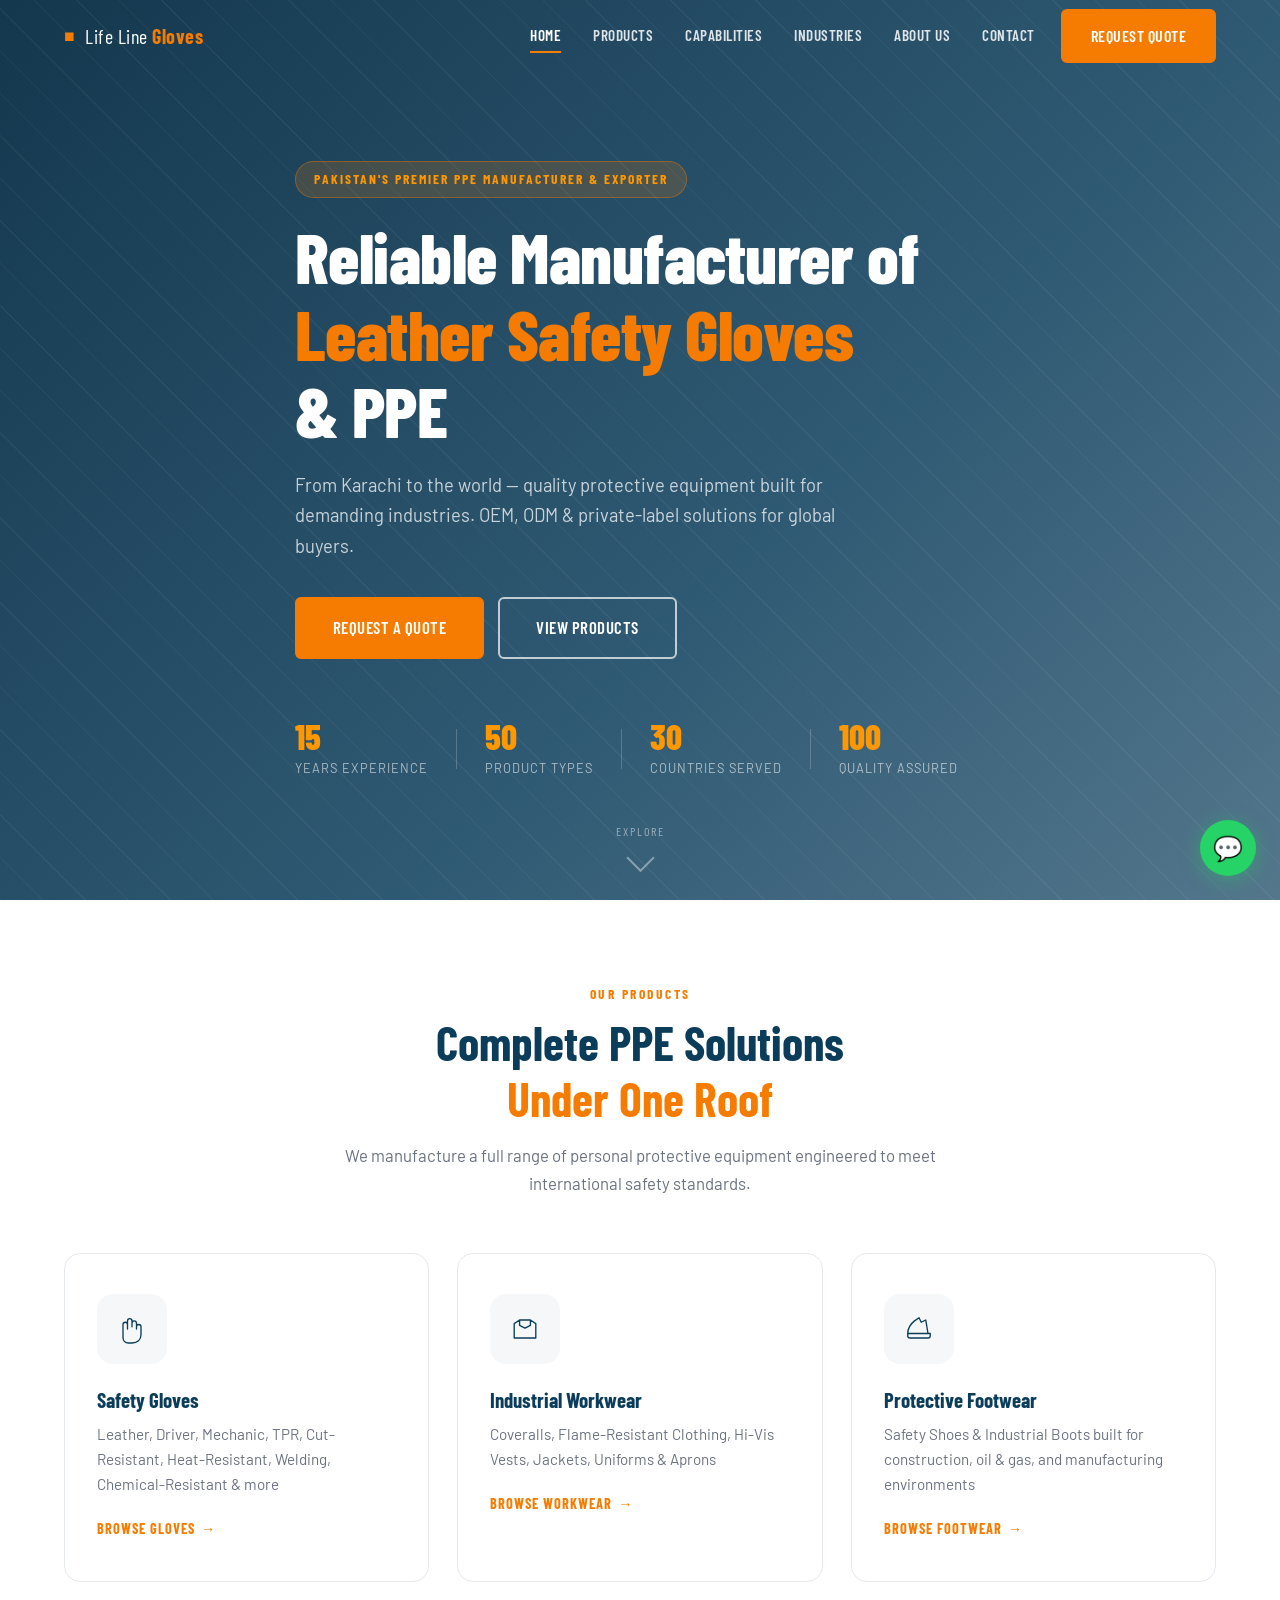
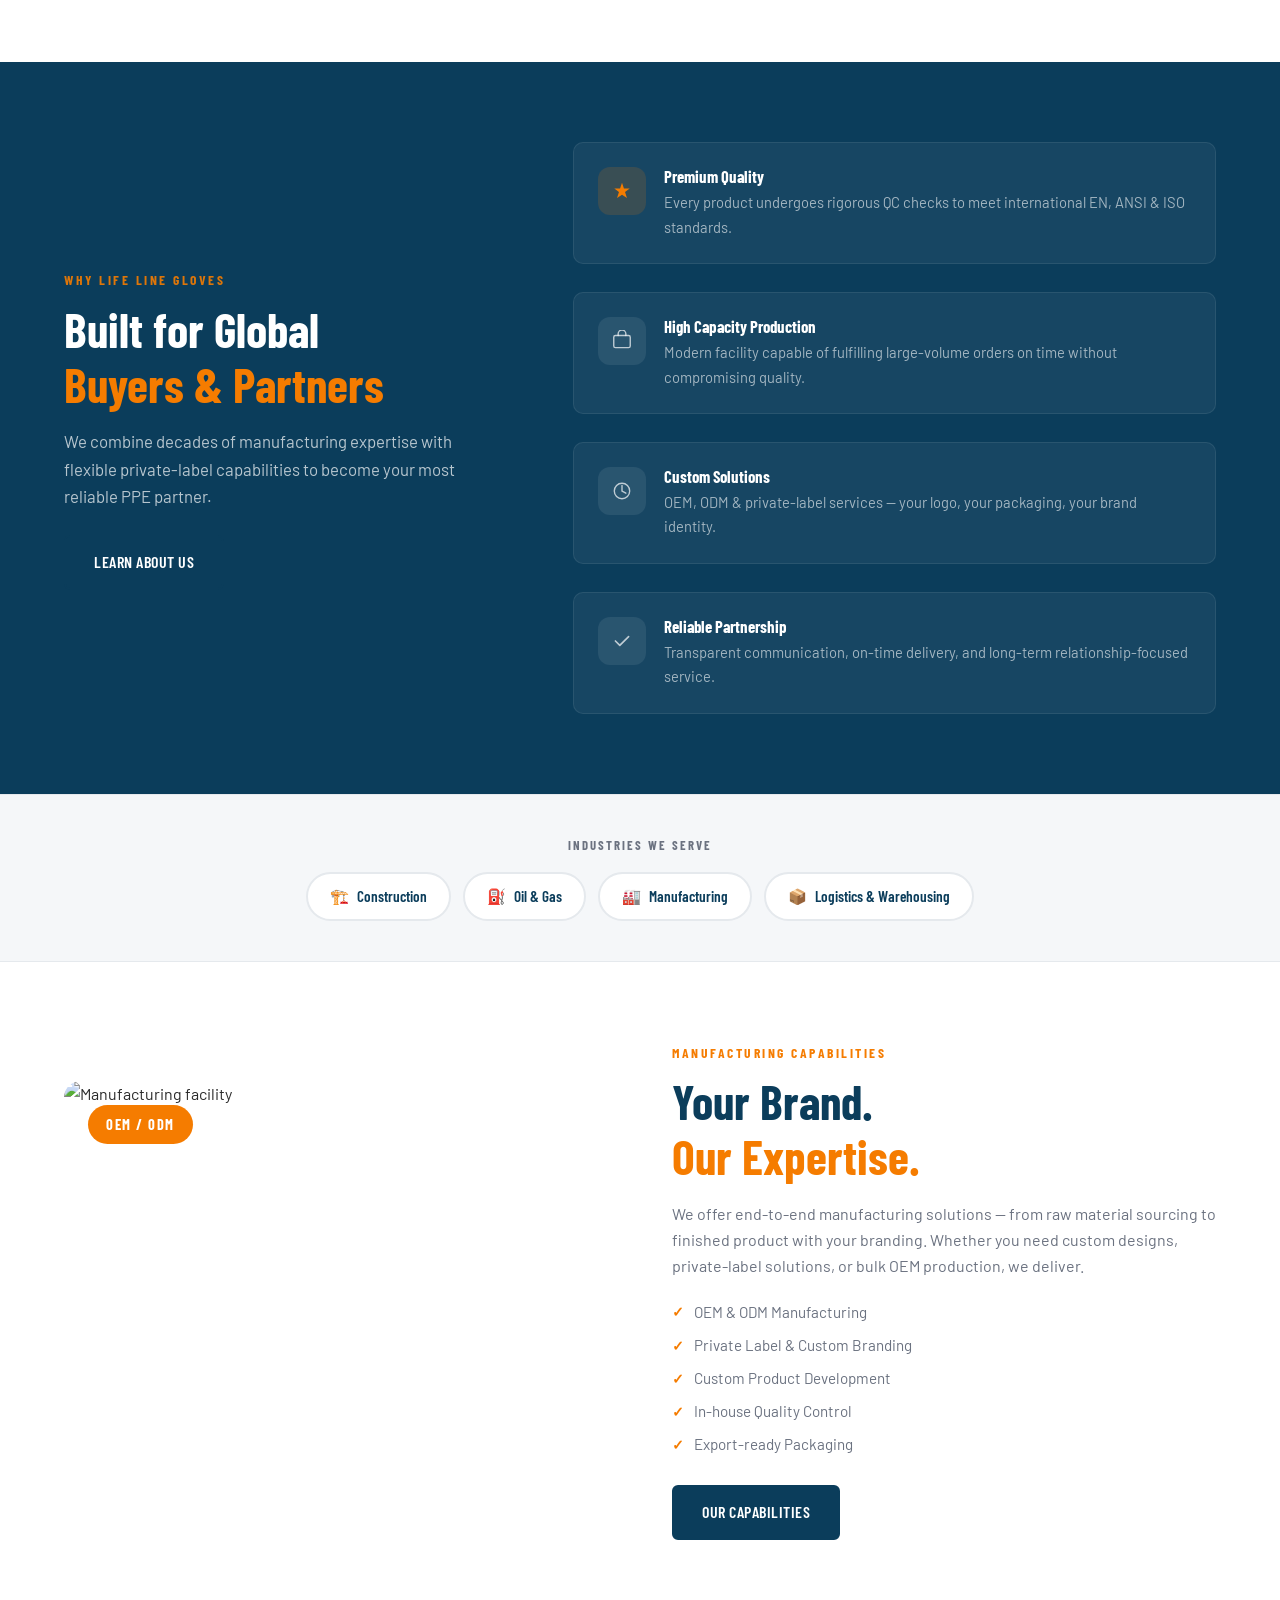
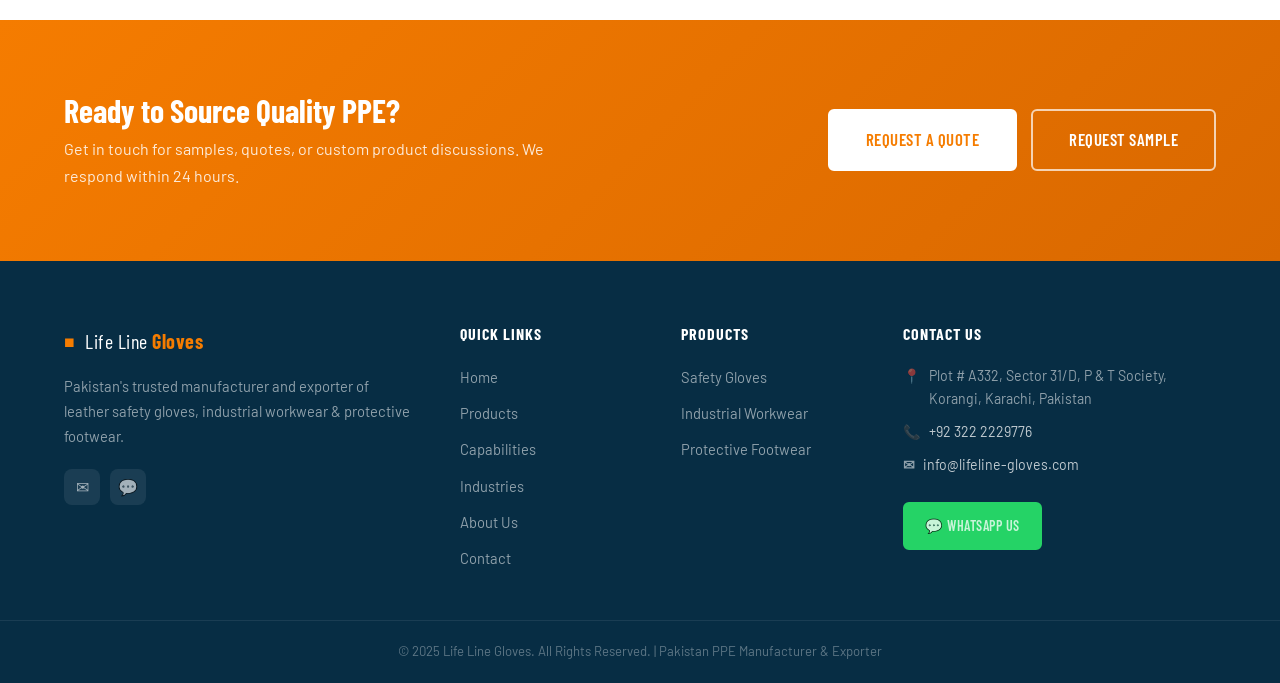
==== index.html @ 6f84525d "commit" ====
<!DOCTYPE html>
<html lang="en">
<head>
  <meta charset="UTF-8" />
  <meta name="viewport" content="width=device-width, initial-scale=1.0" />
  <title>Life Line Gloves – Leather Safety Gloves & PPE Manufacturer & Exporter</title>
  <meta name="description" content="Life Line Gloves is a Pakistan-based manufacturer and exporter of leather safety gloves, industrial workwear, and protective footwear. OEM, ODM & private label solutions for global buyers." />
  <meta name="keywords" content="leather safety gloves, PPE manufacturer Pakistan, industrial gloves exporter, workwear manufacturer, safety footwear, OEM gloves" />
  <link rel="canonical" href="https://www.lifeline-gloves.com/" />
  <link rel="stylesheet" href="css/style.css" />
  <link rel="preconnect" href="https://fonts.googleapis.com" />
  <link rel="preconnect" href="https://fonts.gstatic.com" crossorigin />
  <link href="https://fonts.googleapis.com/css2?family=Barlow+Condensed:wght@400;600;700;800&family=Barlow:wght@300;400;500;600&display=swap" rel="stylesheet" />
</head>
<body>

  <!-- NAV -->
  <header class="site-header" id="site-header">
    <div class="container nav-container">
      <a href="index.html" class="logo">
        <span class="logo-icon">&#9632;</span>
        <span class="logo-text">Life Line <strong>Gloves</strong></span>
      </a>
      <nav class="main-nav" id="main-nav">
        <a href="index.html" class="nav-link active">Home</a>
        <a href="products.html" class="nav-link">Products</a>
        <a href="capabilities.html" class="nav-link">Capabilities</a>
        <a href="industries.html" class="nav-link">Industries</a>
        <a href="about.html" class="nav-link">About Us</a>
        <a href="contact.html" class="nav-link">Contact</a>
        <a href="contact.html" class="btn btn-accent nav-cta">Request Quote</a>
      </nav>
      <button class="hamburger" id="hamburger" aria-label="Toggle menu">
        <span></span><span></span><span></span>
      </button>
    </div>
  </header>

  <!-- HERO -->
  <section class="hero">
    <div class="hero-bg">
      <div class="hero-overlay"></div>
      <div class="hero-pattern"></div>
    </div>
    <div class="container hero-content">
      <div class="hero-badge reveal">Pakistan's Premier PPE Manufacturer & Exporter</div>
      <h1 class="hero-title reveal delay-1">
        Reliable Manufacturer of<br/>
        <span class="accent-text">Leather Safety Gloves</span><br/>
        &amp; PPE
      </h1>
      <p class="hero-subtitle reveal delay-2">From Karachi to the world — quality protective equipment built for demanding industries. OEM, ODM &amp; private-label solutions for global buyers.</p>
      <div class="hero-actions reveal delay-3">
        <a href="contact.html" class="btn btn-accent btn-lg">Request a Quote</a>
        <a href="products.html" class="btn btn-outline-white btn-lg">View Products</a>
      </div>
      <div class="hero-stats reveal delay-4">
        <div class="stat">
          <span class="stat-num">15+</span>
          <span class="stat-label">Years Experience</span>
        </div>
        <div class="stat-divider"></div>
        <div class="stat">
          <span class="stat-num">50+</span>
          <span class="stat-label">Product Types</span>
        </div>
        <div class="stat-divider"></div>
        <div class="stat">
          <span class="stat-num">30+</span>
          <span class="stat-label">Countries Served</span>
        </div>
        <div class="stat-divider"></div>
        <div class="stat">
          <span class="stat-num">100%</span>
          <span class="stat-label">Quality Assured</span>
        </div>
      </div>
    </div>
    <a href="#products-overview" class="hero-scroll-hint">
      <span>Explore</span>
      <div class="scroll-arrow"></div>
    </a>
  </section>

  <!-- PRODUCT OVERVIEW -->
  <section class="section products-overview" id="products-overview">
    <div class="container">
      <div class="section-header reveal">
        <p class="section-tag">Our Products</p>
        <h2 class="section-title">Complete PPE Solutions<br/><span class="accent-text">Under One Roof</span></h2>
        <p class="section-desc">We manufacture a full range of personal protective equipment engineered to meet international safety standards.</p>
      </div>
      <div class="product-cards-grid">
        <a href="products.html#gloves" class="product-card reveal delay-1">
          <div class="product-card-icon">
            <svg viewBox="0 0 80 80" fill="none" xmlns="http://www.w3.org/2000/svg"><path d="M20 55V30a5 5 0 0110 0v10m0-10V22a5 5 0 0110 0v13m0-8a5 5 0 0110 0v13m0-5a5 5 0 0110 0v18c0 11-8 18-20 18H32c-7 0-12-5-12-12v-8" stroke="currentColor" stroke-width="3" stroke-linecap="round"/></svg>
          </div>
          <h3>Safety Gloves</h3>
          <p>Leather, Driver, Mechanic, TPR, Cut-Resistant, Heat-Resistant, Welding, Chemical-Resistant & more</p>
          <span class="card-link">Browse Gloves <span class="arrow">→</span></span>
        </a>
        <a href="products.html#workwear" class="product-card reveal delay-2">
          <div class="product-card-icon">
            <svg viewBox="0 0 80 80" fill="none" xmlns="http://www.w3.org/2000/svg"><path d="M28 20l-12 8v32h48V28l-12-8M28 20h24M28 20v12l12 6 12-6V20" stroke="currentColor" stroke-width="3" stroke-linecap="round" stroke-linejoin="round"/></svg>
          </div>
          <h3>Industrial Workwear</h3>
          <p>Coveralls, Flame-Resistant Clothing, Hi-Vis Vests, Jackets, Uniforms &amp; Aprons</p>
          <span class="card-link">Browse Workwear <span class="arrow">→</span></span>
        </a>
        <a href="products.html#footwear" class="product-card reveal delay-3">
          <div class="product-card-icon">
            <svg viewBox="0 0 80 80" fill="none" xmlns="http://www.w3.org/2000/svg"><path d="M15 50h50v5a5 5 0 01-5 5H20a5 5 0 01-5-5v-5zM15 50c0-10 5-20 15-28l10-7 5 10 10-5 5 30H15z" stroke="currentColor" stroke-width="3" stroke-linecap="round" stroke-linejoin="round"/></svg>
          </div>
          <h3>Protective Footwear</h3>
          <p>Safety Shoes &amp; Industrial Boots built for construction, oil &amp; gas, and manufacturing environments</p>
          <span class="card-link">Browse Footwear <span class="arrow">→</span></span>
        </a>
      </div>
    </div>
  </section>

  <!-- WHY CHOOSE US -->
  <section class="section why-us">
    <div class="container">
      <div class="why-us-inner">
        <div class="why-us-text reveal">
          <p class="section-tag">Why Life Line Gloves</p>
          <h2 class="section-title">Built for Global<br/><span class="accent-text">Buyers & Partners</span></h2>
          <p class="section-desc">We combine decades of manufacturing expertise with flexible private-label capabilities to become your most reliable PPE partner.</p>
          <a href="about.html" class="btn btn-primary mt-4">Learn About Us</a>
        </div>
        <div class="why-us-features">
          <div class="feature-item reveal delay-1">
            <div class="feature-icon accent">
              <svg viewBox="0 0 40 40" fill="none"><path d="M20 5l3.5 10.5H34l-8.5 6.5 3.5 10.5L20 27l-9 5.5 3.5-10.5L6 15.5h10.5L20 5z" fill="currentColor"/></svg>
            </div>
            <div>
              <h4>Premium Quality</h4>
              <p>Every product undergoes rigorous QC checks to meet international EN, ANSI &amp; ISO standards.</p>
            </div>
          </div>
          <div class="feature-item reveal delay-2">
            <div class="feature-icon">
              <svg viewBox="0 0 40 40" fill="none"><rect x="5" y="10" width="30" height="22" rx="3" stroke="currentColor" stroke-width="2.5"/><path d="M13 10V7a7 7 0 0114 0v3" stroke="currentColor" stroke-width="2.5" stroke-linecap="round"/></svg>
            </div>
            <div>
              <h4>High Capacity Production</h4>
              <p>Modern facility capable of fulfilling large-volume orders on time without compromising quality.</p>
            </div>
          </div>
          <div class="feature-item reveal delay-3">
            <div class="feature-icon">
              <svg viewBox="0 0 40 40" fill="none"><circle cx="20" cy="20" r="14" stroke="currentColor" stroke-width="2.5"/><path d="M20 10v10l7 4" stroke="currentColor" stroke-width="2.5" stroke-linecap="round"/></svg>
            </div>
            <div>
              <h4>Custom Solutions</h4>
              <p>OEM, ODM &amp; private-label services — your logo, your packaging, your brand identity.</p>
            </div>
          </div>
          <div class="feature-item reveal delay-4">
            <div class="feature-icon">
              <svg viewBox="0 0 40 40" fill="none"><path d="M8 20l8 8 16-16" stroke="currentColor" stroke-width="3" stroke-linecap="round" stroke-linejoin="round"/></svg>
            </div>
            <div>
              <h4>Reliable Partnership</h4>
              <p>Transparent communication, on-time delivery, and long-term relationship-focused service.</p>
            </div>
          </div>
        </div>
      </div>
    </div>
  </section>

  <!-- INDUSTRIES STRIP -->
  <section class="industries-strip">
    <div class="container">
      <p class="strip-label reveal">Industries We Serve</p>
      <div class="industries-row">
        <a href="industries.html#construction" class="industry-pill reveal delay-1">
          <span class="pill-icon">🏗️</span> Construction
        </a>
        <a href="industries.html#oil-gas" class="industry-pill reveal delay-2">
          <span class="pill-icon">⛽</span> Oil &amp; Gas
        </a>
        <a href="industries.html#manufacturing" class="industry-pill reveal delay-3">
          <span class="pill-icon">🏭</span> Manufacturing
        </a>
        <a href="industries.html#logistics" class="industry-pill reveal delay-4">
          <span class="pill-icon">📦</span> Logistics &amp; Warehousing
        </a>
      </div>
    </div>
  </section>

  <!-- CAPABILITIES TEASER -->
  <section class="section capabilities-teaser">
    <div class="container">
      <div class="cap-grid">
        <div class="cap-visual reveal">
          <div class="cap-image-block">
            <div class="cap-badge">OEM / ODM</div>
            <img src="https://images.unsplash.com/photo-1581091226825-a6a2a5aee158?w=600&q=80" alt="Manufacturing facility" loading="lazy" />
          </div>
        </div>
        <div class="cap-content reveal delay-2">
          <p class="section-tag">Manufacturing Capabilities</p>
          <h2 class="section-title">Your Brand.<br/><span class="accent-text">Our Expertise.</span></h2>
          <p>We offer end-to-end manufacturing solutions — from raw material sourcing to finished product with your branding. Whether you need custom designs, private-label solutions, or bulk OEM production, we deliver.</p>
          <ul class="cap-list">
            <li>OEM &amp; ODM Manufacturing</li>
            <li>Private Label &amp; Custom Branding</li>
            <li>Custom Product Development</li>
            <li>In-house Quality Control</li>
            <li>Export-ready Packaging</li>
          </ul>
          <a href="capabilities.html" class="btn btn-primary">Our Capabilities</a>
        </div>
      </div>
    </div>
  </section>

  <!-- CTA BANNER -->
  <section class="cta-banner">
    <div class="container cta-inner">
      <div class="reveal">
        <h2>Ready to Source Quality PPE?</h2>
        <p>Get in touch for samples, quotes, or custom product discussions. We respond within 24 hours.</p>
      </div>
      <div class="cta-actions reveal delay-2">
        <a href="contact.html" class="btn btn-accent btn-lg">Request a Quote</a>
        <a href="contact.html#sample" class="btn btn-outline-white btn-lg">Request Sample</a>
      </div>
    </div>
  </section>

  <!-- FOOTER -->
  <footer class="site-footer">
    <div class="container footer-grid">
      <div class="footer-brand">
        <a href="index.html" class="logo logo-light">
          <span class="logo-icon">&#9632;</span>
          <span class="logo-text">Life Line <strong>Gloves</strong></span>
        </a>
        <p>Pakistan's trusted manufacturer and exporter of leather safety gloves, industrial workwear &amp; protective footwear.</p>
        <div class="social-links">
          <a href="mailto:info@lifeline-gloves.com" class="social-link" aria-label="Email">✉</a>
          <a href="https://wa.me/923222229776" class="social-link" aria-label="WhatsApp" target="_blank">💬</a>
        </div>
      </div>
      <div class="footer-links">
        <h5>Quick Links</h5>
        <ul>
          <li><a href="index.html">Home</a></li>
          <li><a href="products.html">Products</a></li>
          <li><a href="capabilities.html">Capabilities</a></li>
          <li><a href="industries.html">Industries</a></li>
          <li><a href="about.html">About Us</a></li>
          <li><a href="contact.html">Contact</a></li>
        </ul>
      </div>
      <div class="footer-links">
        <h5>Products</h5>
        <ul>
          <li><a href="products.html#gloves">Safety Gloves</a></li>
          <li><a href="products.html#workwear">Industrial Workwear</a></li>
          <li><a href="products.html#footwear">Protective Footwear</a></li>
        </ul>
      </div>
      <div class="footer-contact">
        <h5>Contact Us</h5>
        <p><strong>📍</strong> Plot # A332, Sector 31/D, P &amp; T Society, Korangi, Karachi, Pakistan</p>
        <p><strong>📞</strong> <a href="tel:+923222229776">+92 322 2229776</a></p>
        <p><strong>✉</strong> <a href="mailto:info@lifeline-gloves.com">info@lifeline-gloves.com</a></p>
        <a href="https://wa.me/923222229776" class="btn btn-whatsapp" target="_blank">💬 WhatsApp Us</a>
      </div>
    </div>
    <div class="footer-bottom">
      <div class="container">
        <p>&copy; 2025 Life Line Gloves. All Rights Reserved. | Pakistan PPE Manufacturer &amp; Exporter</p>
      </div>
    </div>
  </footer>

  <script src="js/main.js"></script>
</body>
</html>
---- css/style.css ----
/* ============================================================
   LIFE LINE GLOVES — MAIN STYLESHEET
   ============================================================ */

/* --- VARIABLES --- */
:root {
  --primary: #0B3D5B;
  --primary-dark: #072d44;
  --primary-light: #1a5a80;
  --secondary: #4A4A4A;
  --accent: #F57C00;
  --accent-dark: #d96800;
  --accent-light: #ff9800;
  --white: #FFFFFF;
  --bg: #FFFFFF;
  --bg-light: #F5F7F9;
  --text: #2a2a2a;
  --text-muted: #6b7280;
  --border: #e5e9ed;
  --shadow: 0 4px 24px rgba(11, 61, 91, 0.10);
  --shadow-lg: 0 12px 48px rgba(11, 61, 91, 0.16);
  --radius: 10px;
  --radius-lg: 16px;
  --transition: 0.3s cubic-bezier(0.4, 0, 0.2, 1);
  --nav-h: 72px;
  --font-head: 'Barlow Condensed', sans-serif;
  --font-body: 'Barlow', sans-serif;
}

/* --- RESET & BASE --- */
*, *::before, *::after { box-sizing: border-box; margin: 0; padding: 0; }
html { scroll-behavior: smooth; }
body {
  font-family: var(--font-body);
  color: var(--text);
  background: var(--bg);
  line-height: 1.65;
  overflow-x: hidden;
}
img { max-width: 100%; height: auto; display: block; }
a { text-decoration: none; color: inherit; }
ul { list-style: none; }

/* --- TYPOGRAPHY --- */
h1, h2, h3, h4, h5, h6 {
  font-family: var(--font-head);
  line-height: 1.15;
  font-weight: 700;
}
h1 { font-size: clamp(2.4rem, 5vw, 4rem); letter-spacing: -0.5px; }
h2 { font-size: clamp(2rem, 4vw, 3rem); }
h3 { font-size: 1.4rem; }
h4 { font-size: 1.15rem; }
p { color: var(--text-muted); }

/* --- CONTAINER --- */
.container {
  max-width: 1200px;
  margin: 0 auto;
  padding: 0 24px;
}

/* --- BUTTONS --- */
.btn {
  display: inline-flex;
  align-items: center;
  gap: 8px;
  padding: 12px 28px;
  border-radius: 6px;
  font-family: var(--font-head);
  font-size: 1rem;
  font-weight: 600;
  letter-spacing: 0.5px;
  text-transform: uppercase;
  cursor: pointer;
  border: 2px solid transparent;
  transition: all var(--transition);
  white-space: nowrap;
}
.btn-lg { padding: 15px 36px; font-size: 1.05rem; }
.btn-sm { padding: 9px 20px; font-size: 0.88rem; }
.btn-full { width: 100%; justify-content: center; }

.btn-primary { background: var(--primary); color: var(--white); border-color: var(--primary); }
.btn-primary:hover { background: var(--primary-dark); border-color: var(--primary-dark); transform: translateY(-2px); box-shadow: 0 8px 24px rgba(11,61,91,0.3); }

.btn-accent { background: var(--accent); color: var(--white); border-color: var(--accent); }
.btn-accent:hover { background: var(--accent-dark); border-color: var(--accent-dark); transform: translateY(-2px); box-shadow: 0 8px 24px rgba(245,124,0,0.35); }

.btn-outline { background: transparent; color: var(--primary); border-color: var(--primary); }
.btn-outline:hover { background: var(--primary); color: var(--white); transform: translateY(-2px); }

.btn-outline-white { background: transparent; color: var(--white); border-color: rgba(255,255,255,0.7); }
.btn-outline-white:hover { background: rgba(255,255,255,0.12); border-color: var(--white); transform: translateY(-2px); }

.btn-whatsapp { background: #25D366; color: var(--white); border-color: #25D366; }
.btn-whatsapp:hover { background: #1ebe5c; border-color: #1ebe5c; transform: translateY(-2px); box-shadow: 0 8px 24px rgba(37,211,102,0.35); }

.mt-4 { margin-top: 1.5rem; }

/* --- SECTIONS --- */
.section { padding: 80px 0; }
.bg-light { background: var(--bg-light); }

.section-header { text-align: center; margin-bottom: 56px; }
.section-tag {
  display: inline-block;
  font-family: var(--font-head);
  font-size: 0.85rem;
  font-weight: 700;
  letter-spacing: 2.5px;
  text-transform: uppercase;
  color: var(--accent);
  margin-bottom: 10px;
}
.section-title { color: var(--primary); margin-bottom: 16px; }
.section-desc { max-width: 600px; margin: 0 auto; font-size: 1.05rem; }
.accent-text { color: var(--accent); }

/* ============================================================
   HEADER / NAV
   ============================================================ */
.site-header {
  position: fixed;
  top: 0; left: 0; right: 0;
  z-index: 1000;
  background: transparent;
  transition: background var(--transition), box-shadow var(--transition), padding var(--transition);
  padding: 0;
}
.site-header.scrolled {
  background: var(--primary);
  box-shadow: 0 2px 20px rgba(11,61,91,0.2);
}
.nav-container {
  display: flex;
  align-items: center;
  justify-content: space-between;
  height: var(--nav-h);
}

/* LOGO */
.logo {
  display: flex;
  align-items: center;
  gap: 10px;
  color: var(--white);
  font-family: var(--font-head);
  font-size: 1.25rem;
  letter-spacing: 0.5px;
}
.logo-icon {
  color: var(--accent);
  font-size: 1.1rem;
  transition: transform 0.3s;
}
.logo:hover .logo-icon { transform: rotate(45deg); }
.logo-text strong { color: var(--accent); }

/* MAIN NAV */
.main-nav {
  display: flex;
  align-items: center;
  gap: 4px;
}
.nav-link {
  padding: 8px 14px;
  color: rgba(255,255,255,0.85);
  font-family: var(--font-head);
  font-size: 0.95rem;
  font-weight: 600;
  letter-spacing: 0.5px;
  text-transform: uppercase;
  border-radius: 6px;
  transition: color var(--transition), background var(--transition);
  position: relative;
}
.nav-link::after {
  content: '';
  position: absolute;
  bottom: 4px; left: 14px; right: 14px;
  height: 2px;
  background: var(--accent);
  transform: scaleX(0);
  transition: transform var(--transition);
}
.nav-link:hover, .nav-link.active { color: var(--white); }
.nav-link:hover::after, .nav-link.active::after { transform: scaleX(1); }
.nav-cta { margin-left: 8px; }

/* HAMBURGER */
.hamburger {
  display: none;
  flex-direction: column;
  gap: 5px;
  background: none;
  border: none;
  cursor: pointer;
  padding: 4px;
}
.hamburger span {
  display: block;
  width: 26px;
  height: 2px;
  background: var(--white);
  border-radius: 2px;
  transition: all var(--transition);
}
.hamburger.active span:nth-child(1) { transform: translateY(7px) rotate(45deg); }
.hamburger.active span:nth-child(2) { opacity: 0; }
.hamburger.active span:nth-child(3) { transform: translateY(-7px) rotate(-45deg); }

/* ============================================================
   HERO
   ============================================================ */
.hero {
  position: relative;
  min-height: 100vh;
  display: flex;
  align-items: center;
  padding: 120px 0 80px;
  overflow: hidden;
}
.hero-bg {
  position: absolute;
  inset: 0;
  background: url('https://images.unsplash.com/photo-1504328345606-18bbc8c9d7d1?w=1600&q=80') center/cover no-repeat;
}
.hero-overlay {
  position: absolute;
  inset: 0;
  background: linear-gradient(135deg, rgba(7,45,68,0.95) 0%, rgba(11,61,91,0.85) 60%, rgba(11,61,91,0.7) 100%);
}
.hero-pattern {
  position: absolute;
  inset: 0;
  opacity: 0.05;
  background-image: repeating-linear-gradient(
    45deg,
    var(--white) 0px,
    var(--white) 1px,
    transparent 1px,
    transparent 30px
  );
}
.hero-content {
  position: relative;
  z-index: 1;
}
.hero-badge {
  display: inline-block;
  background: rgba(245,124,0,0.18);
  border: 1px solid rgba(245,124,0,0.4);
  color: var(--accent-light);
  font-family: var(--font-head);
  font-size: 0.85rem;
  font-weight: 700;
  letter-spacing: 2px;
  text-transform: uppercase;
  padding: 6px 18px;
  border-radius: 100px;
  margin-bottom: 20px;
}
.hero-title {
  color: var(--white);
  font-size: clamp(2.8rem, 5.5vw, 4.8rem);
  line-height: 1.1;
  margin-bottom: 20px;
  font-weight: 800;
}
.hero-subtitle {
  color: rgba(255,255,255,0.75);
  font-size: 1.15rem;
  max-width: 560px;
  margin-bottom: 36px;
}
.hero-actions { display: flex; gap: 14px; flex-wrap: wrap; margin-bottom: 60px; }
.hero-stats {
  display: flex;
  align-items: center;
  gap: 0;
  flex-wrap: wrap;
}
.stat { text-align: left; padding: 0 28px; }
.stat:first-child { padding-left: 0; }
.stat-num {
  display: block;
  font-family: var(--font-head);
  font-size: 2.2rem;
  font-weight: 800;
  color: var(--accent-light);
  line-height: 1;
}
.stat-label {
  display: block;
  font-size: 0.8rem;
  color: rgba(255,255,255,0.6);
  text-transform: uppercase;
  letter-spacing: 1px;
  margin-top: 4px;
}
.stat-divider {
  width: 1px;
  height: 40px;
  background: rgba(255,255,255,0.2);
}
.hero-scroll-hint {
  position: absolute;
  bottom: 32px;
  left: 50%;
  transform: translateX(-50%);
  z-index: 2;
  display: flex;
  flex-direction: column;
  align-items: center;
  gap: 6px;
  color: rgba(255,255,255,0.5);
  font-size: 0.75rem;
  letter-spacing: 2px;
  text-transform: uppercase;
  font-family: var(--font-head);
}
.scroll-arrow {
  width: 20px;
  height: 20px;
  border-right: 2px solid rgba(255,255,255,0.4);
  border-bottom: 2px solid rgba(255,255,255,0.4);
  transform: rotate(45deg);
  animation: scrollBounce 1.6s ease-in-out infinite;
}
@keyframes scrollBounce {
  0%, 100% { transform: rotate(45deg) translateY(0); }
  50% { transform: rotate(45deg) translateY(6px); }
}

/* ============================================================
   PAGE HERO (inner pages)
   ============================================================ */
.page-hero {
  position: relative;
  min-height: 320px;
  display: flex;
  align-items: flex-end;
  padding-bottom: 56px;
  margin-top: var(--nav-h);
  background: url('https://images.unsplash.com/photo-1581091226825-a6a2a5aee158?w=1600&q=80') center/cover no-repeat;
  overflow: hidden;
}
.page-hero-short { min-height: 260px; }
.page-hero-overlay {
  position: absolute;
  inset: 0;
  background: linear-gradient(135deg, rgba(7,45,68,0.95) 0%, rgba(11,61,91,0.82) 100%);
}
.page-hero-content {
  position: relative;
  z-index: 1;
}
.page-breadcrumb {
  font-size: 0.85rem;
  color: rgba(255,255,255,0.5);
  margin-bottom: 12px;
}
.page-breadcrumb a { color: rgba(255,255,255,0.6); }
.page-breadcrumb a:hover { color: var(--accent); }
.page-hero-content h1 { color: var(--white); margin-bottom: 10px; }
.page-hero-content p { color: rgba(255,255,255,0.7); font-size: 1.1rem; max-width: 540px; }

/* ============================================================
   PRODUCTS OVERVIEW (home)
   ============================================================ */
.products-overview { background: var(--bg); }
.product-cards-grid {
  display: grid;
  grid-template-columns: repeat(3, 1fr);
  gap: 28px;
}
.product-card {
  background: var(--bg);
  border: 1px solid var(--border);
  border-radius: var(--radius-lg);
  padding: 40px 32px;
  transition: all var(--transition);
  cursor: pointer;
  position: relative;
  overflow: hidden;
}
.product-card::before {
  content: '';
  position: absolute;
  bottom: 0; left: 0; right: 0;
  height: 4px;
  background: var(--accent);
  transform: scaleX(0);
  transition: transform var(--transition);
}
.product-card:hover {
  border-color: var(--accent);
  box-shadow: var(--shadow-lg);
  transform: translateY(-6px);
}
.product-card:hover::before { transform: scaleX(1); }
.product-card-icon {
  width: 70px;
  height: 70px;
  background: var(--bg-light);
  border-radius: 16px;
  display: flex;
  align-items: center;
  justify-content: center;
  margin-bottom: 24px;
  color: var(--primary);
  transition: all var(--transition);
}
.product-card:hover .product-card-icon {
  background: var(--accent);
  color: var(--white);
}
.product-card-icon svg { width: 36px; height: 36px; }
.product-card h3 { color: var(--primary); margin-bottom: 10px; font-size: 1.3rem; }
.product-card p { color: var(--text-muted); font-size: 0.95rem; margin-bottom: 20px; }
.card-link {
  color: var(--accent);
  font-family: var(--font-head);
  font-size: 0.9rem;
  font-weight: 700;
  text-transform: uppercase;
  letter-spacing: 1px;
  display: flex;
  align-items: center;
  gap: 6px;
}
.arrow { transition: transform var(--transition); }
.product-card:hover .arrow { transform: translateX(4px); }

/* ============================================================
   WHY US
   ============================================================ */
.why-us { background: var(--primary); }
.why-us .section-tag { color: rgba(245,124,0,0.9); }
.why-us .section-title { color: var(--white); }
.why-us .section-desc { color: rgba(255,255,255,0.7); }
.why-us-inner {
  display: grid;
  grid-template-columns: 1fr 1.5fr;
  gap: 80px;
  align-items: center;
}
.why-us-features { display: flex; flex-direction: column; gap: 28px; }
.feature-item {
  display: flex;
  gap: 18px;
  align-items: flex-start;
  padding: 24px;
  background: rgba(255,255,255,0.05);
  border-radius: var(--radius);
  border: 1px solid rgba(255,255,255,0.08);
  transition: all var(--transition);
}
.feature-item:hover {
  background: rgba(255,255,255,0.09);
  border-color: rgba(245,124,0,0.3);
  transform: translateX(6px);
}
.feature-icon {
  flex-shrink: 0;
  width: 48px;
  height: 48px;
  background: rgba(255,255,255,0.08);
  border-radius: 12px;
  display: flex;
  align-items: center;
  justify-content: center;
  color: rgba(255,255,255,0.7);
}
.feature-icon.accent { color: var(--accent); background: rgba(245,124,0,0.15); }
.feature-icon svg { width: 22px; height: 22px; }
.feature-item h4 { color: var(--white); margin-bottom: 4px; font-size: 1.05rem; }
.feature-item p { color: rgba(255,255,255,0.6); font-size: 0.92rem; }

/* ============================================================
   INDUSTRIES STRIP
   ============================================================ */
.industries-strip {
  padding: 40px 0;
  background: var(--bg-light);
  border-top: 1px solid var(--border);
  border-bottom: 1px solid var(--border);
}
.strip-label {
  font-family: var(--font-head);
  font-size: 0.8rem;
  font-weight: 700;
  letter-spacing: 2px;
  text-transform: uppercase;
  color: var(--text-muted);
  margin-bottom: 16px;
  text-align: center;
}
.industries-row {
  display: flex;
  justify-content: center;
  flex-wrap: wrap;
  gap: 12px;
}
.industry-pill {
  display: inline-flex;
  align-items: center;
  gap: 8px;
  padding: 10px 22px;
  background: var(--white);
  border: 2px solid var(--border);
  border-radius: 100px;
  font-family: var(--font-head);
  font-size: 0.95rem;
  font-weight: 600;
  color: var(--primary);
  transition: all var(--transition);
}
.industry-pill:hover {
  border-color: var(--accent);
  background: var(--accent);
  color: var(--white);
  transform: translateY(-3px);
  box-shadow: 0 6px 20px rgba(245,124,0,0.25);
}

/* ============================================================
   CAPABILITIES TEASER
   ============================================================ */
.cap-grid {
  display: grid;
  grid-template-columns: 1fr 1fr;
  gap: 64px;
  align-items: center;
}
.cap-image-block {
  position: relative;
  border-radius: var(--radius-lg);
  overflow: hidden;
}
.cap-image-block img {
  width: 100%;
  height: 420px;
  object-fit: cover;
  border-radius: var(--radius-lg);
}
.cap-badge {
  position: absolute;
  top: 24px; left: 24px;
  background: var(--accent);
  color: var(--white);
  font-family: var(--font-head);
  font-size: 0.9rem;
  font-weight: 700;
  letter-spacing: 1.5px;
  text-transform: uppercase;
  padding: 8px 18px;
  border-radius: 100px;
}
.cap-content .section-tag { text-align: left; display: block; margin-bottom: 10px; }
.cap-content .section-title { text-align: left; }
.cap-content p { margin-bottom: 16px; }
.cap-list {
  list-style: none;
  margin: 20px 0 28px;
  display: flex;
  flex-direction: column;
  gap: 8px;
}
.cap-list li {
  display: flex;
  align-items: center;
  gap: 10px;
  font-size: 0.95rem;
  color: var(--text-muted);
}
.cap-list li::before {
  content: '✓';
  color: var(--accent);
  font-weight: 700;
  font-size: 0.9rem;
}

/* ============================================================
   CTA BANNER
   ============================================================ */
.cta-banner {
  background: linear-gradient(135deg, var(--accent) 0%, var(--accent-dark) 100%);
  padding: 72px 0;
}
.cta-inner {
  display: flex;
  align-items: center;
  justify-content: space-between;
  gap: 40px;
  flex-wrap: wrap;
}
.cta-inner h2 { color: var(--white); font-size: 2rem; margin-bottom: 8px; }
.cta-inner p { color: rgba(255,255,255,0.85); max-width: 480px; }
.cta-actions { display: flex; gap: 14px; flex-wrap: wrap; flex-shrink: 0; }
.cta-actions .btn-accent { background: var(--white); color: var(--accent); border-color: var(--white); }
.cta-actions .btn-accent:hover { background: rgba(255,255,255,0.9); }

/* ============================================================
   FOOTER
   ============================================================ */
.site-footer { background: var(--primary-dark); padding: 64px 0 0; }
.footer-grid {
  display: grid;
  grid-template-columns: 2fr 1fr 1fr 1.8fr;
  gap: 48px;
}
.footer-brand p { color: rgba(255,255,255,0.55); margin-top: 16px; font-size: 0.92rem; line-height: 1.7; }
.footer-brand .logo { margin-bottom: 0; }
.social-links { display: flex; gap: 10px; margin-top: 20px; }
.social-link {
  width: 36px; height: 36px;
  background: rgba(255,255,255,0.08);
  border-radius: 8px;
  display: flex;
  align-items: center;
  justify-content: center;
  color: rgba(255,255,255,0.6);
  font-size: 1rem;
  transition: all var(--transition);
}
.social-link:hover { background: var(--accent); color: var(--white); transform: translateY(-3px); }
.footer-links h5, .footer-contact h5 {
  color: var(--white);
  font-family: var(--font-head);
  font-size: 1rem;
  font-weight: 700;
  letter-spacing: 1px;
  text-transform: uppercase;
  margin-bottom: 20px;
}
.footer-links ul { display: flex; flex-direction: column; gap: 10px; }
.footer-links a {
  color: rgba(255,255,255,0.55);
  font-size: 0.92rem;
  transition: color var(--transition);
}
.footer-links a:hover { color: var(--accent-light); }
.footer-contact p {
  color: rgba(255,255,255,0.55);
  font-size: 0.88rem;
  margin-bottom: 10px;
  display: flex;
  gap: 8px;
}
.footer-contact a { color: rgba(255,255,255,0.75); transition: color var(--transition); }
.footer-contact a:hover { color: var(--accent-light); }
.footer-contact .btn-whatsapp { margin-top: 16px; font-size: 0.88rem; padding: 10px 20px; }
.footer-bottom {
  margin-top: 48px;
  padding: 20px 0;
  border-top: 1px solid rgba(255,255,255,0.08);
}
.footer-bottom p { color: rgba(255,255,255,0.35); font-size: 0.82rem; text-align: center; }

/* ============================================================
   PRODUCT TABS BAR
   ============================================================ */
.product-tabs-bar {
  background: var(--bg-light);
  border-bottom: 1px solid var(--border);
  position: sticky;
  top: var(--nav-h);
  z-index: 100;
}
.tabs-row {
  display: flex;
  gap: 0;
  overflow-x: auto;
}
.tab-btn {
  background: none;
  border: none;
  border-bottom: 3px solid transparent;
  padding: 18px 28px;
  font-family: var(--font-head);
  font-size: 1rem;
  font-weight: 700;
  letter-spacing: 0.5px;
  text-transform: uppercase;
  color: var(--text-muted);
  cursor: pointer;
  transition: all var(--transition);
  white-space: nowrap;
}
.tab-btn:hover, .tab-btn.active {
  color: var(--primary);
  border-bottom-color: var(--accent);
}

/* ============================================================
   PRODUCTS GRID
   ============================================================ */
.products-grid {
  display: grid;
  grid-template-columns: repeat(3, 1fr);
  gap: 28px;
}
.prod-card {
  background: var(--white);
  border: 1px solid var(--border);
  border-radius: var(--radius-lg);
  overflow: hidden;
  transition: all var(--transition);
}
.prod-card:hover {
  box-shadow: var(--shadow-lg);
  transform: translateY(-4px);
  border-color: rgba(245,124,0,0.3);
}
.prod-img-wrap {
  position: relative;
  height: 220px;
  overflow: hidden;
  background: var(--bg-light);
}
.prod-img-wrap img {
  width: 100%;
  height: 100%;
  object-fit: cover;
  transition: transform 0.5s ease;
}
.prod-card:hover .prod-img-wrap img { transform: scale(1.06); }
.prod-badge {
  position: absolute;
  top: 12px; left: 12px;
  background: var(--primary);
  color: var(--white);
  font-family: var(--font-head);
  font-size: 0.75rem;
  font-weight: 700;
  letter-spacing: 1px;
  text-transform: uppercase;
  padding: 5px 12px;
  border-radius: 100px;
}
.prod-badge.orange { background: var(--accent); }
.prod-info { padding: 24px; }
.prod-info h3 { color: var(--primary); margin-bottom: 8px; font-size: 1.15rem; }
.prod-info p { font-size: 0.9rem; color: var(--text-muted); margin-bottom: 18px; line-height: 1.55; }
.prod-actions { display: flex; gap: 10px; flex-wrap: wrap; }

/* ============================================================
   CAPABILITIES PAGE
   ============================================================ */
.cap-intro-grid {
  display: grid;
  grid-template-columns: 1fr 1fr;
  gap: 64px;
  align-items: center;
}
.cap-intro-grid .section-tag { display: block; text-align: left; }
.cap-intro-grid .section-title { text-align: left; }
.cap-intro-grid p { margin-bottom: 14px; }
.cap-intro-image img {
  width: 100%;
  height: 420px;
  object-fit: cover;
  border-radius: var(--radius-lg);
}
.cap-big-cards {
  display: grid;
  grid-template-columns: repeat(3, 1fr);
  gap: 28px;
}
.cap-big-card {
  background: var(--white);
  border: 1px solid var(--border);
  border-radius: var(--radius-lg);
  padding: 36px 28px;
  position: relative;
  transition: all var(--transition);
}
.cap-big-card:hover {
  box-shadow: var(--shadow-lg);
  transform: translateY(-6px);
  border-color: rgba(11,61,91,0.2);
}
.cap-big-card-num {
  font-family: var(--font-head);
  font-size: 3.5rem;
  font-weight: 800;
  color: rgba(11,61,91,0.08);
  line-height: 1;
  position: absolute;
  top: 20px; right: 24px;
}
.cap-big-card-icon {
  width: 64px; height: 64px;
  background: var(--bg-light);
  border-radius: 16px;
  display: flex;
  align-items: center;
  justify-content: center;
  margin-bottom: 20px;
  color: var(--primary);
}
.cap-big-card-icon svg { width: 34px; height: 34px; }
.cap-big-card h3 { color: var(--primary); margin-bottom: 12px; }
.cap-big-card p { font-size: 0.92rem; margin-bottom: 18px; }
.cap-big-card .cap-list { margin: 0; }
.cap-big-card .cap-list li { font-size: 0.88rem; }

/* PROCESS TIMELINE */
.process-timeline {
  display: flex;
  align-items: flex-start;
  gap: 0;
  flex-wrap: wrap;
}
.process-step {
  flex: 1;
  min-width: 160px;
  text-align: center;
  padding: 0 16px;
}
.step-num {
  width: 52px; height: 52px;
  background: var(--primary);
  color: var(--white);
  font-family: var(--font-head);
  font-size: 1.4rem;
  font-weight: 800;
  border-radius: 50%;
  display: flex;
  align-items: center;
  justify-content: center;
  margin: 0 auto 16px;
  position: relative;
  z-index: 1;
  transition: background var(--transition), transform var(--transition);
}
.process-step:hover .step-num {
  background: var(--accent);
  transform: scale(1.1);
}
.step-content h4 { color: var(--primary); margin-bottom: 6px; font-size: 1rem; }
.step-content p { font-size: 0.85rem; line-height: 1.55; }
.process-connector {
  flex: 0 0 40px;
  height: 2px;
  background: var(--border);
  margin-top: 26px;
  position: relative;
}
.process-connector::after {
  content: '→';
  position: absolute;
  top: -12px; right: -8px;
  color: var(--border);
  font-size: 0.9rem;
}

/* ============================================================
   INDUSTRIES PAGE
   ============================================================ */
.industry-section { padding: 80px 0; }
.industry-grid {
  display: grid;
  grid-template-columns: 1fr 1fr;
  gap: 64px;
  align-items: center;
}
.industry-grid.reverse { }
.industry-grid.reverse .industry-image { order: -1; }
.industry-icon { font-size: 2.5rem; margin-bottom: 12px; }
.industry-content .section-tag { display: block; text-align: left; }
.industry-content .section-title { text-align: left; }
.industry-content p { margin-bottom: 16px; }
.industry-image img {
  width: 100%;
  height: 400px;
  object-fit: cover;
  border-radius: var(--radius-lg);
  box-shadow: var(--shadow-lg);
}
.industry-products { margin: 24px 0; }
.industry-products h4 {
  color: var(--primary);
  font-family: var(--font-head);
  font-size: 0.9rem;
  font-weight: 700;
  text-transform: uppercase;
  letter-spacing: 1px;
  margin-bottom: 12px;
}
.ind-prod-pills { display: flex; flex-wrap: wrap; gap: 8px; }
.ind-pill {
  display: inline-block;
  padding: 6px 16px;
  background: var(--bg-light);
  border: 1px solid var(--border);
  border-radius: 100px;
  font-size: 0.85rem;
  color: var(--primary);
  font-weight: 500;
  transition: all var(--transition);
}
.ind-pill:hover { background: var(--primary); color: var(--white); border-color: var(--primary); }

/* ============================================================
   ABOUT PAGE
   ============================================================ */
.about-story-grid {
  display: grid;
  grid-template-columns: 1fr 1fr;
  gap: 64px;
  align-items: center;
}
.about-image { position: relative; }
.about-image img {
  width: 100%;
  height: 500px;
  object-fit: cover;
  border-radius: var(--radius-lg);
}
.about-image-badge {
  position: absolute;
  bottom: 28px; right: -20px;
  background: var(--accent);
  color: var(--white);
  padding: 20px 24px;
  border-radius: var(--radius);
  text-align: center;
  box-shadow: var(--shadow-lg);
}
.badge-num {
  display: block;
  font-family: var(--font-head);
  font-size: 2.4rem;
  font-weight: 800;
  line-height: 1;
}
.badge-label {
  display: block;
  font-size: 0.8rem;
  font-weight: 600;
  text-transform: uppercase;
  letter-spacing: 1px;
  opacity: 0.9;
}
.about-text .section-tag { display: block; text-align: left; }
.about-text .section-title { text-align: left; }
.about-text p { margin-bottom: 16px; }

/* STATS BAND */
.about-stats-section { background: var(--primary); padding: 56px 0; }
.about-stats-grid {
  display: grid;
  grid-template-columns: repeat(4, 1fr);
  gap: 0;
}
.about-stat {
  text-align: center;
  padding: 20px;
  border-right: 1px solid rgba(255,255,255,0.1);
}
.about-stat:last-child { border-right: none; }
.about-stat-num {
  display: block;
  font-family: var(--font-head);
  font-size: 3rem;
  font-weight: 800;
  color: var(--accent-light);
  line-height: 1;
  margin-bottom: 8px;
}
.about-stat-label {
  display: block;
  font-size: 0.85rem;
  color: rgba(255,255,255,0.6);
  text-transform: uppercase;
  letter-spacing: 1.5px;
}

/* MISSION VISION */
.mv-grid {
  display: grid;
  grid-template-columns: repeat(3, 1fr);
  gap: 28px;
}
.mv-card {
  background: var(--white);
  border: 1px solid var(--border);
  border-radius: var(--radius-lg);
  padding: 36px 28px;
  text-align: center;
  transition: all var(--transition);
}
.mv-card:hover {
  box-shadow: var(--shadow-lg);
  transform: translateY(-6px);
  border-color: rgba(245,124,0,0.3);
}
.mv-icon { font-size: 2.8rem; margin-bottom: 18px; }
.mv-card h3 { color: var(--primary); margin-bottom: 12px; }
.mv-card p { font-size: 0.93rem; }

/* PARTNERSHIP */
.partnership-grid {
  display: grid;
  grid-template-columns: 1fr 1fr;
  gap: 64px;
  align-items: center;
}
.partnership-content .section-tag { display: block; text-align: left; }
.partnership-content .section-title { text-align: left; }
.partnership-content p { margin-bottom: 16px; }
.partnership-points { display: flex; flex-direction: column; gap: 12px; margin: 24px 0 28px; }
.p-point {
  display: flex;
  align-items: center;
  gap: 12px;
  font-size: 0.95rem;
  color: var(--text);
}
.p-point-icon {
  width: 24px; height: 24px;
  background: rgba(245,124,0,0.12);
  color: var(--accent);
  border-radius: 50%;
  display: flex;
  align-items: center;
  justify-content: center;
  font-size: 0.75rem;
  font-weight: 700;
  flex-shrink: 0;
}
.partnership-image img {
  width: 100%;
  height: 440px;
  object-fit: cover;
  border-radius: var(--radius-lg);
  box-shadow: var(--shadow-lg);
}

/* ============================================================
   CONTACT PAGE
   ============================================================ */
.contact-section { padding: 72px 0 80px; }
.contact-grid {
  display: grid;
  grid-template-columns: 1.4fr 1fr;
  gap: 56px;
  align-items: start;
}

/* FORM TABS */
.form-tabs {
  display: flex;
  border-bottom: 2px solid var(--border);
  margin-bottom: 32px;
}
.form-tab {
  background: none;
  border: none;
  padding: 12px 24px;
  font-family: var(--font-head);
  font-size: 1rem;
  font-weight: 700;
  text-transform: uppercase;
  letter-spacing: 0.5px;
  color: var(--text-muted);
  cursor: pointer;
  border-bottom: 3px solid transparent;
  margin-bottom: -2px;
  transition: all var(--transition);
}
.form-tab.active, .form-tab:hover {
  color: var(--primary);
  border-bottom-color: var(--accent);
}

/* FORM STYLES */
.contact-form { display: flex; flex-direction: column; gap: 0; }
.form-row { display: grid; grid-template-columns: 1fr 1fr; gap: 20px; margin-bottom: 20px; }
.form-group { display: flex; flex-direction: column; gap: 6px; margin-bottom: 20px; }
.form-group:last-of-type { margin-bottom: 24px; }
label {
  font-family: var(--font-head);
  font-size: 0.88rem;
  font-weight: 700;
  text-transform: uppercase;
  letter-spacing: 0.5px;
  color: var(--secondary);
}
input, textarea, select {
  padding: 12px 16px;
  border: 1.5px solid var(--border);
  border-radius: var(--radius);
  font-family: var(--font-body);
  font-size: 0.95rem;
  color: var(--text);
  background: var(--bg);
  transition: border-color var(--transition), box-shadow var(--transition);
  outline: none;
  appearance: none;
}
input:focus, textarea:focus, select:focus {
  border-color: var(--primary);
  box-shadow: 0 0 0 3px rgba(11,61,91,0.1);
}
input.error, textarea.error { border-color: #ef4444; }
textarea { resize: vertical; }
.field-error { font-size: 0.8rem; color: #ef4444; }
.form-note { font-size: 0.82rem; color: var(--text-muted); text-align: center; margin-top: 12px; }

/* FORM SUCCESS */
.form-success {
  text-align: center;
  padding: 60px 40px;
  background: var(--bg-light);
  border-radius: var(--radius-lg);
  border: 2px solid #22c55e;
}
.success-icon {
  width: 64px; height: 64px;
  background: #22c55e;
  color: var(--white);
  font-size: 2rem;
  border-radius: 50%;
  display: flex;
  align-items: center;
  justify-content: center;
  margin: 0 auto 20px;
}
.form-success h3 { color: var(--primary); margin-bottom: 12px; }
.form-success p { margin-bottom: 24px; }

/* CONTACT INFO */
.contact-info { position: sticky; top: calc(var(--nav-h) + 24px); }
.contact-info h3 {
  color: var(--primary);
  font-size: 1.5rem;
  margin-bottom: 28px;
}
.contact-detail {
  display: flex;
  gap: 14px;
  align-items: flex-start;
  padding: 18px 0;
  border-bottom: 1px solid var(--border);
}
.contact-detail:last-of-type { border-bottom: none; }
.contact-detail-icon {
  font-size: 1.3rem;
  width: 40px;
  height: 40px;
  background: var(--bg-light);
  border-radius: 10px;
  display: flex;
  align-items: center;
  justify-content: center;
  flex-shrink: 0;
}
.contact-detail strong { display: block; color: var(--primary); font-size: 0.85rem; text-transform: uppercase; letter-spacing: 0.5px; margin-bottom: 4px; font-family: var(--font-head); }
.contact-detail p { font-size: 0.9rem; margin: 0; }
.contact-detail a { color: var(--primary); transition: color var(--transition); }
.contact-detail a:hover { color: var(--accent); }
.contact-info .btn-whatsapp { margin: 20px 0 24px; }
.contact-map { border-radius: var(--radius); overflow: hidden; border: 1px solid var(--border); }

/* ============================================================
   ANIMATIONS & REVEAL
   ============================================================ */
.reveal {
  opacity: 0;
  transform: translateY(32px);
  transition: opacity 0.7s ease, transform 0.7s ease;
}
.reveal.visible {
  opacity: 1;
  transform: translateY(0);
}
.delay-1 { transition-delay: 0.1s; }
.delay-2 { transition-delay: 0.2s; }
.delay-3 { transition-delay: 0.3s; }
.delay-4 { transition-delay: 0.4s; }

/* ============================================================
   RESPONSIVE
   ============================================================ */
@media (max-width: 1024px) {
  .product-cards-grid { grid-template-columns: repeat(2, 1fr); }
  .products-grid { grid-template-columns: repeat(2, 1fr); }
  .why-us-inner { grid-template-columns: 1fr; gap: 40px; }
  .cap-grid { grid-template-columns: 1fr; gap: 40px; }
  .cap-big-cards { grid-template-columns: repeat(2, 1fr); }
  .about-stats-grid { grid-template-columns: repeat(2, 1fr); }
  .footer-grid { grid-template-columns: 1fr 1fr; gap: 36px; }
}

@media (max-width: 768px) {
  .section { padding: 56px 0; }
  :root { --nav-h: 64px; }

  /* NAV MOBILE */
  .main-nav {
    display: none;
    position: fixed;
    top: var(--nav-h); left: 0; right: 0; bottom: 0;
    background: var(--primary-dark);
    flex-direction: column;
    align-items: stretch;
    justify-content: flex-start;
    padding: 24px 20px;
    gap: 4px;
    overflow-y: auto;
    z-index: 999;
  }
  .main-nav.open { display: flex; }
  .nav-link {
    padding: 14px 16px;
    font-size: 1.2rem;
    border-radius: var(--radius);
    border: 1px solid rgba(255,255,255,0.06);
  }
  .nav-link::after { display: none; }
  .nav-cta { margin: 10px 0 0; }
  .hamburger { display: flex; }

  /* HERO */
  .hero { padding: 100px 0 60px; }
  .hero-actions { flex-direction: column; }
  .hero-stats { gap: 20px; flex-wrap: wrap; }
  .stat { padding: 0; }
  .stat-divider { display: none; }

  /* LAYOUTS */
  .product-cards-grid { grid-template-columns: 1fr; }
  .products-grid { grid-template-columns: 1fr; }
  .cap-big-cards { grid-template-columns: 1fr; }
  .cap-intro-grid { grid-template-columns: 1fr; }
  .industry-grid { grid-template-columns: 1fr; }
  .industry-grid.reverse .industry-image { order: 0; }
  .about-story-grid { grid-template-columns: 1fr; }
  .about-image-badge { right: 12px; }
  .mv-grid { grid-template-columns: 1fr; }
  .partnership-grid { grid-template-columns: 1fr; }
  .contact-grid { grid-template-columns: 1fr; }
  .form-row { grid-template-columns: 1fr; gap: 0; }
  .contact-info { position: static; }
  .cta-inner { flex-direction: column; text-align: center; }
  .cta-actions { justify-content: center; }
  .footer-grid { grid-template-columns: 1fr; gap: 32px; }
  .process-timeline { flex-direction: column; align-items: center; }
  .process-connector { display: none; }
  .about-stats-grid { grid-template-columns: repeat(2, 1fr); }
}

@media (max-width: 480px) {
  .hero-title { font-size: 2.2rem; }
  .section-title { font-size: 1.8rem; }
  h2 { font-size: 1.7rem; }
  .about-stats-grid { grid-template-columns: 1fr 1fr; }
  .about-stat { border-right: none; border-bottom: 1px solid rgba(255,255,255,0.1); }
}

/* WhatsApp floating button */
.wa-float {
  position: fixed;
  bottom: 24px;
  right: 24px;
  width: 56px;
  height: 56px;
  background: #25D366;
  border-radius: 50%;
  display: flex;
  align-items: center;
  justify-content: center;
  font-size: 1.5rem;
  box-shadow: 0 4px 20px rgba(37,211,102,0.4);
  z-index: 900;
  transition: all var(--transition);
  animation: waPulse 2.5s ease-in-out infinite;
}
.wa-float:hover { transform: scale(1.1); box-shadow: 0 6px 28px rgba(37,211,102,0.55); }
@keyframes waPulse {
  0%, 100% { box-shadow: 0 4px 20px rgba(37,211,102,0.4); }
  50% { box-shadow: 0 4px 32px rgba(37,211,102,0.65), 0 0 0 8px rgba(37,211,102,0.08); }
}
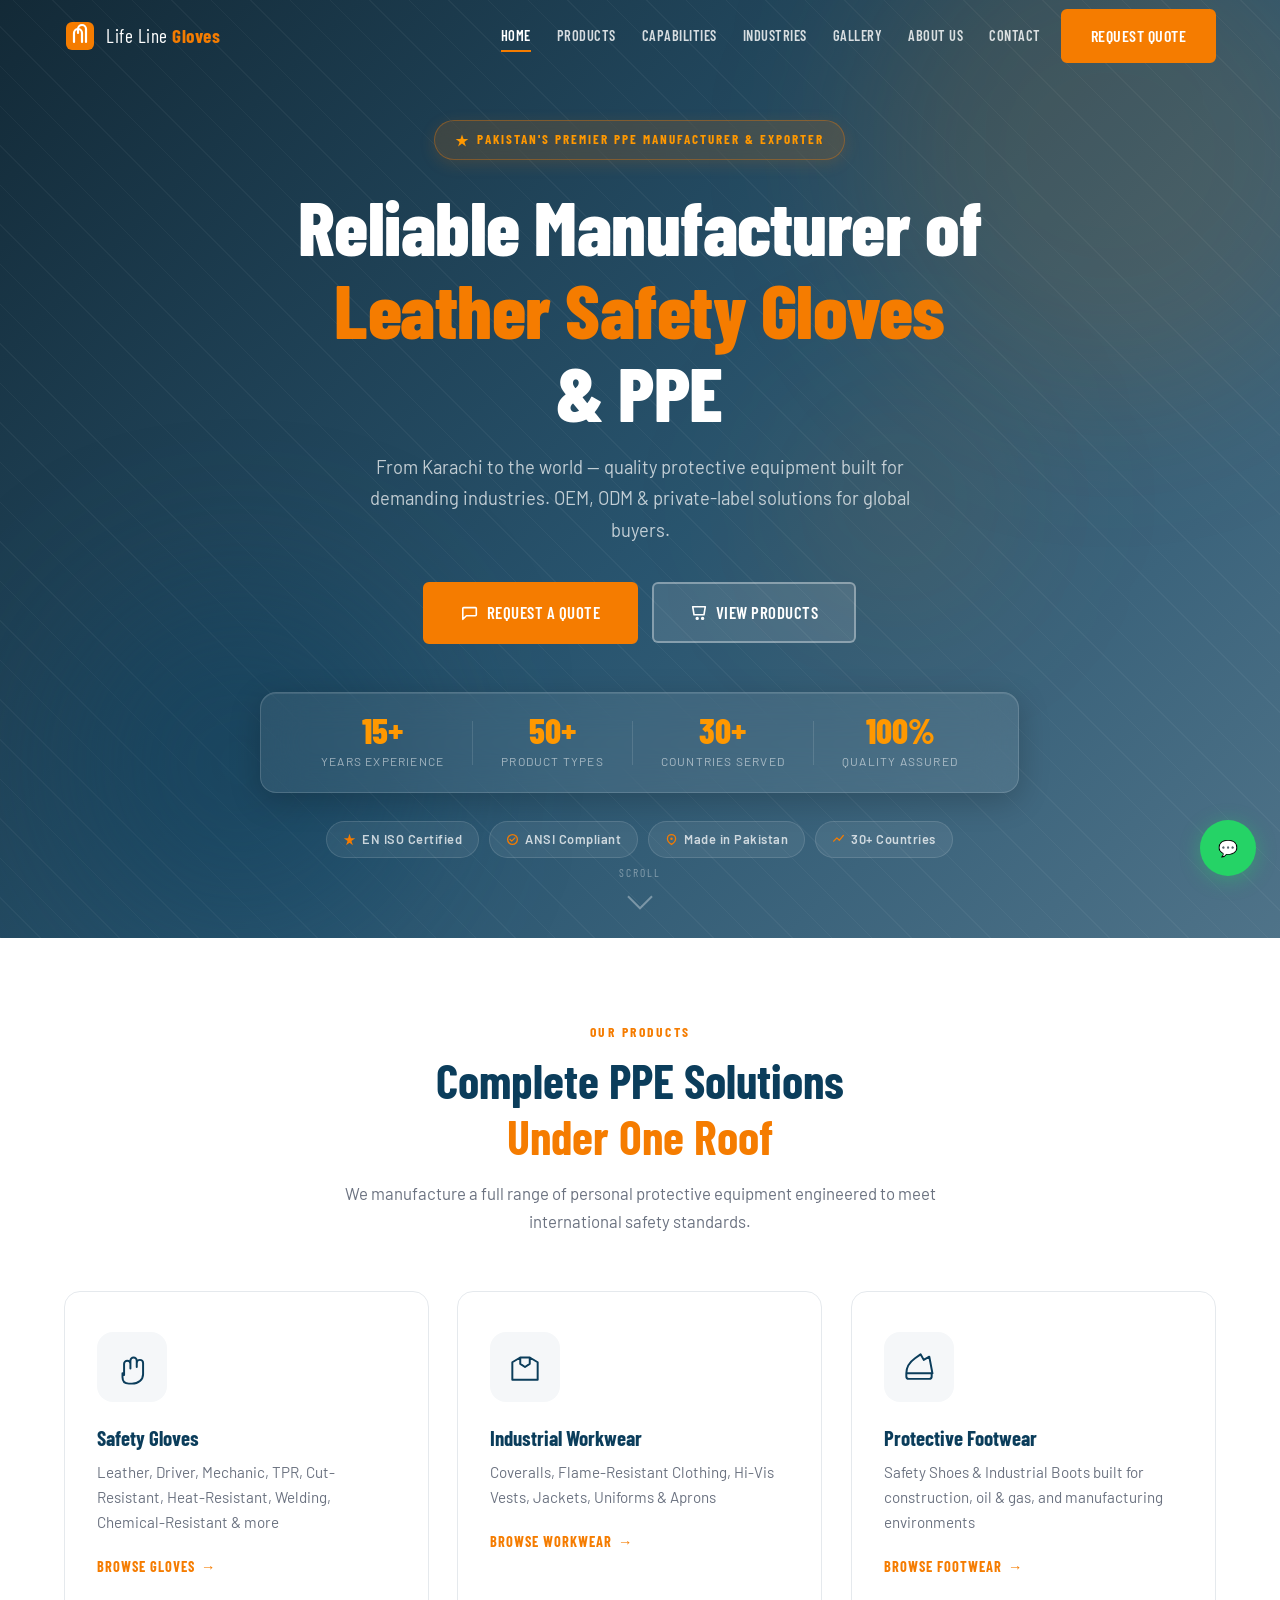
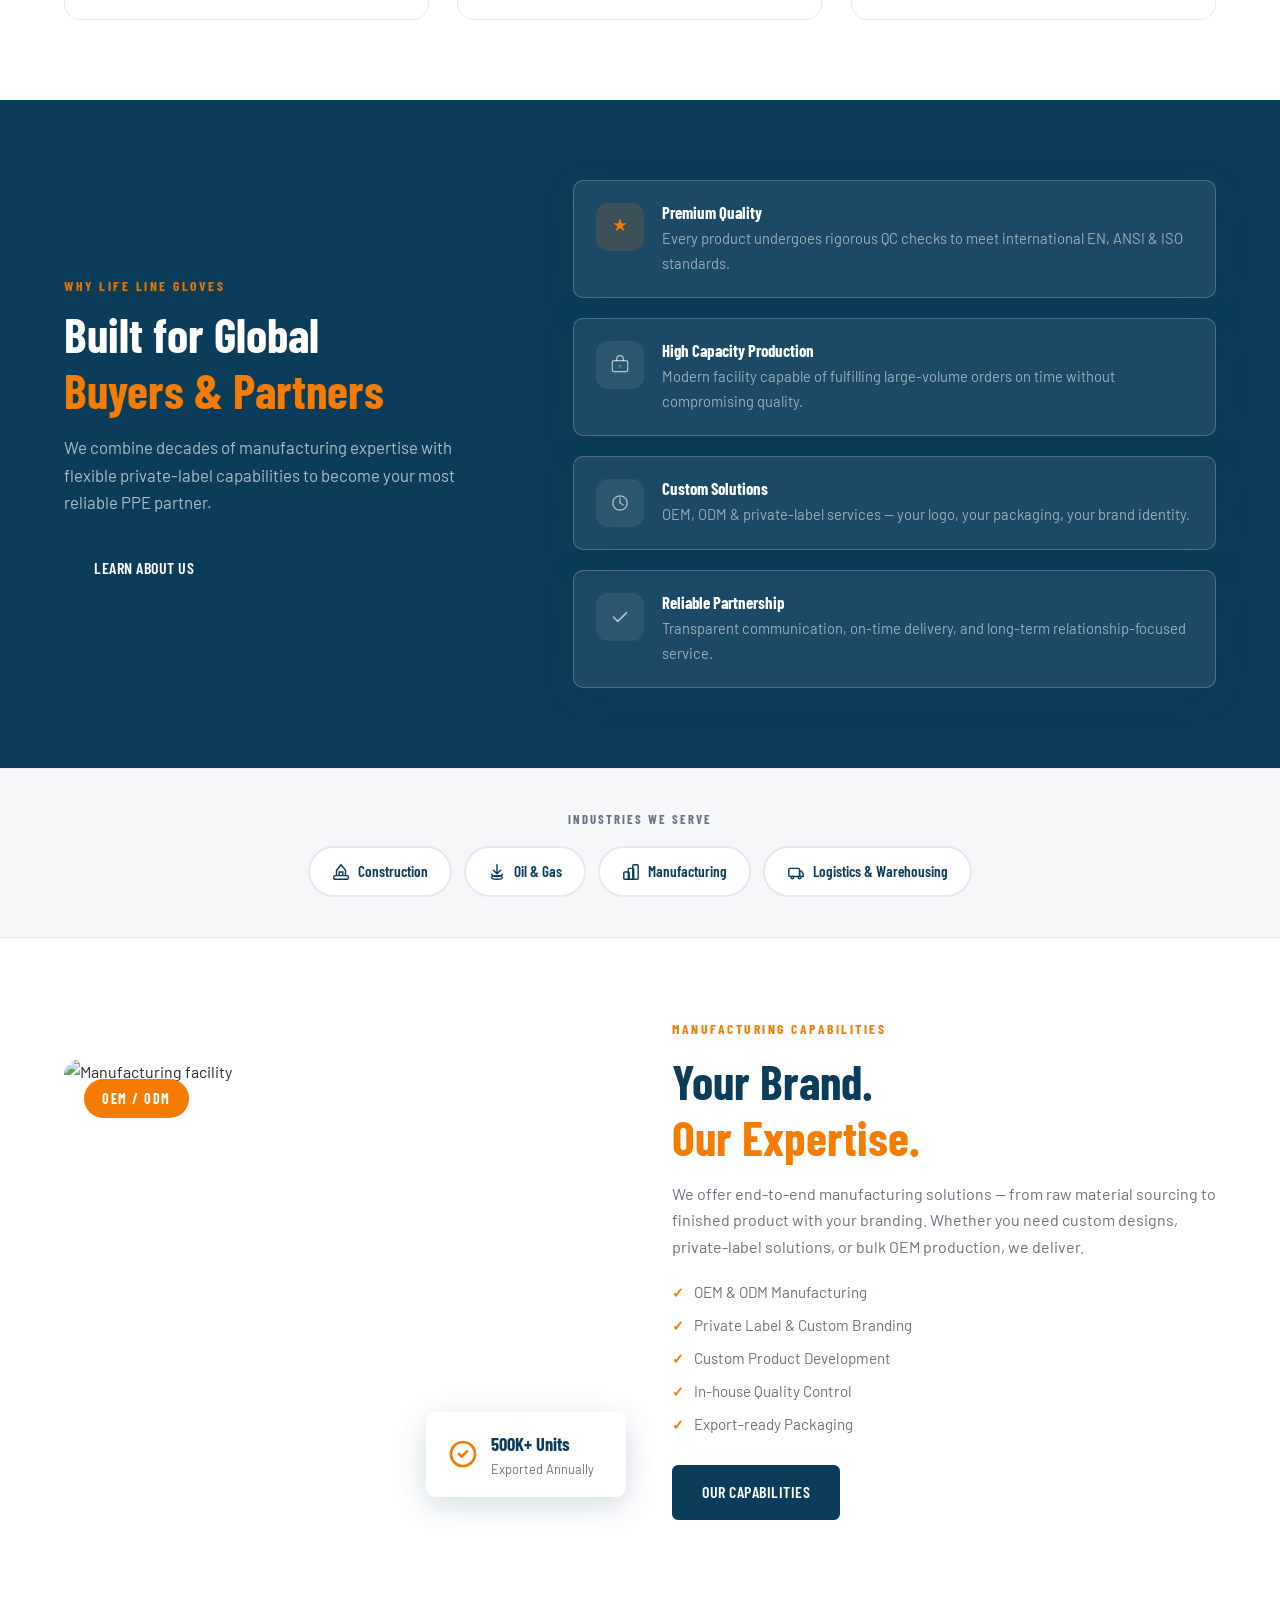
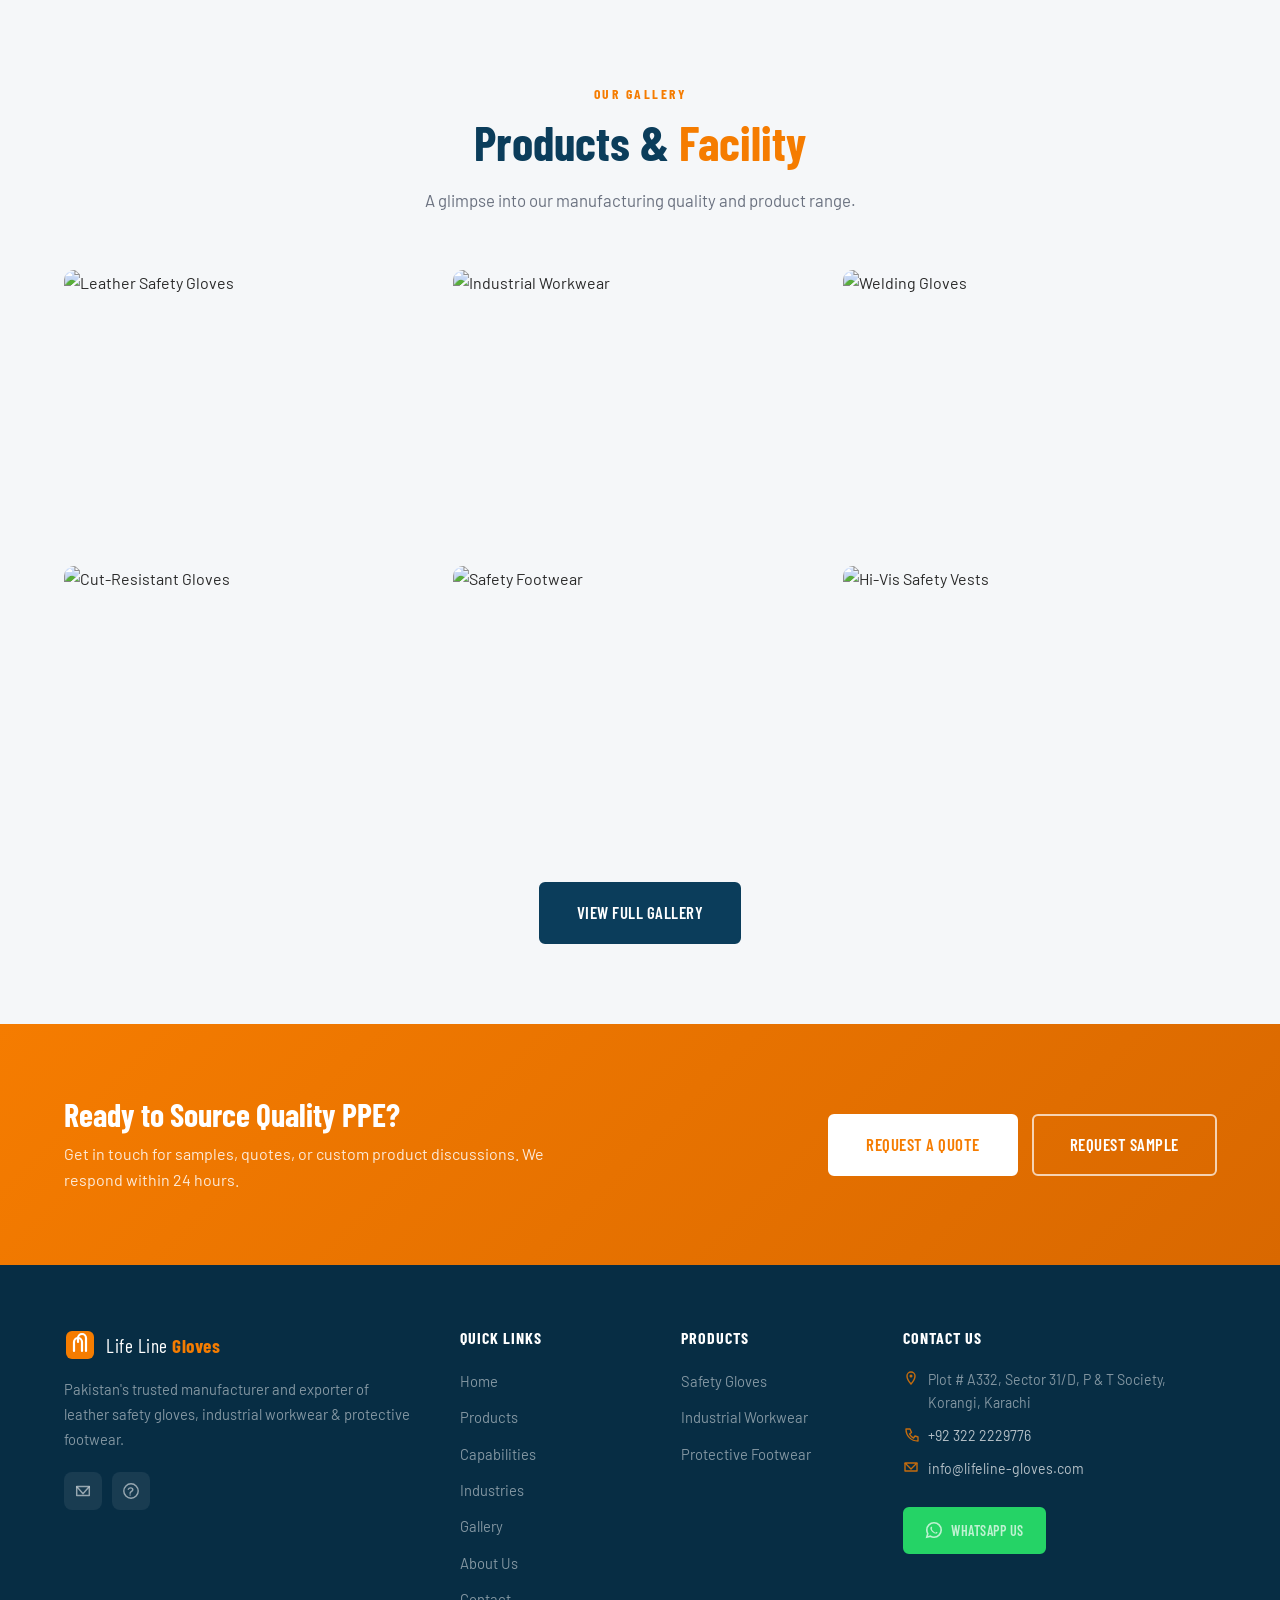
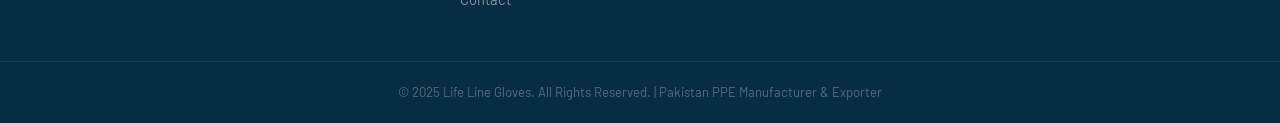
==== commit a3a9c167: "commit" ====
--- a/index.html
+++ b/index.html
@@ -18,7 +18,7 @@
   <header class="site-header" id="site-header">
     <div class="container nav-container">
       <a href="index.html" class="logo">
-        <span class="logo-icon">&#9632;</span>
+        <svg class="logo-icon-svg" viewBox="0 0 32 32" fill="none"><rect x="2" y="2" width="28" height="28" rx="6" fill="var(--accent)"/><path d="M10 22V13a4 4 0 018 0v9M14 13V9a4 4 0 018 0v13" stroke="#fff" stroke-width="2.2" stroke-linecap="round"/></svg>
         <span class="logo-text">Life Line <strong>Gloves</strong></span>
       </a>
       <nav class="main-nav" id="main-nav">
@@ -26,6 +26,7 @@
         <a href="products.html" class="nav-link">Products</a>
         <a href="capabilities.html" class="nav-link">Capabilities</a>
         <a href="industries.html" class="nav-link">Industries</a>
+        <a href="gallery.html" class="nav-link">Gallery</a>
         <a href="about.html" class="nav-link">About Us</a>
         <a href="contact.html" class="nav-link">Contact</a>
         <a href="contact.html" class="btn btn-accent nav-cta">Request Quote</a>
@@ -41,43 +42,86 @@
     <div class="hero-bg">
       <div class="hero-overlay"></div>
       <div class="hero-pattern"></div>
-    </div>
-    <div class="container hero-content">
-      <div class="hero-badge reveal">Pakistan's Premier PPE Manufacturer & Exporter</div>
+      <!-- Floating orbs for depth -->
+      <div class="hero-orb hero-orb-1"></div>
+      <div class="hero-orb hero-orb-2"></div>
+      <div class="hero-orb hero-orb-3"></div>
+    </div>
+
+    <div class="container hero-content hero-content--centered">
+
+      <!-- Glassmorphism badge -->
+      <div class="hero-badge glass-badge reveal">
+        <svg viewBox="0 0 20 20" fill="none"><path d="M10 2l2.2 6.6H19l-5.6 4.1 2.2 6.6L10 15l-5.6 4.3 2.2-6.6L1 8.6h6.8L10 2z" fill="currentColor"/></svg>
+        Pakistan's Premier PPE Manufacturer &amp; Exporter
+      </div>
+
       <h1 class="hero-title reveal delay-1">
         Reliable Manufacturer of<br/>
         <span class="accent-text">Leather Safety Gloves</span><br/>
         &amp; PPE
       </h1>
+
       <p class="hero-subtitle reveal delay-2">From Karachi to the world — quality protective equipment built for demanding industries. OEM, ODM &amp; private-label solutions for global buyers.</p>
+
       <div class="hero-actions reveal delay-3">
-        <a href="contact.html" class="btn btn-accent btn-lg">Request a Quote</a>
-        <a href="products.html" class="btn btn-outline-white btn-lg">View Products</a>
-      </div>
-      <div class="hero-stats reveal delay-4">
-        <div class="stat">
-          <span class="stat-num">15+</span>
-          <span class="stat-label">Years Experience</span>
-        </div>
-        <div class="stat-divider"></div>
-        <div class="stat">
-          <span class="stat-num">50+</span>
-          <span class="stat-label">Product Types</span>
-        </div>
-        <div class="stat-divider"></div>
-        <div class="stat">
-          <span class="stat-num">30+</span>
-          <span class="stat-label">Countries Served</span>
-        </div>
-        <div class="stat-divider"></div>
-        <div class="stat">
-          <span class="stat-num">100%</span>
-          <span class="stat-label">Quality Assured</span>
-        </div>
-      </div>
-    </div>
+        <a href="contact.html" class="btn btn-accent btn-lg">
+          <svg viewBox="0 0 20 20" fill="none"><path d="M17 12a1 1 0 01-1 1H6l-4 4V5a1 1 0 011-1h13a1 1 0 011 1v7z" stroke="currentColor" stroke-width="1.8" stroke-linejoin="round"/></svg>
+          Request a Quote
+        </a>
+        <a href="products.html" class="btn btn-glass btn-lg">
+          <svg viewBox="0 0 20 20" fill="none"><path d="M3 3h14l-1.5 9H4.5L3 3zM8 17a1 1 0 100-2 1 1 0 000 2zM14 17a1 1 0 100-2 1 1 0 000 2z" stroke="currentColor" stroke-width="1.8" stroke-linejoin="round"/></svg>
+          View Products
+        </a>
+      </div>
+
+      <!-- Glassmorphism stats bar -->
+      <div class="hero-stats-glass reveal delay-4">
+        <div class="hsg-item">
+          <span class="hsg-num">15+</span>
+          <span class="hsg-label">Years Experience</span>
+        </div>
+        <div class="hsg-divider"></div>
+        <div class="hsg-item">
+          <span class="hsg-num">50+</span>
+          <span class="hsg-label">Product Types</span>
+        </div>
+        <div class="hsg-divider"></div>
+        <div class="hsg-item">
+          <span class="hsg-num">30+</span>
+          <span class="hsg-label">Countries Served</span>
+        </div>
+        <div class="hsg-divider"></div>
+        <div class="hsg-item">
+          <span class="hsg-num">100%</span>
+          <span class="hsg-label">Quality Assured</span>
+        </div>
+      </div>
+
+      <!-- Floating glass trust chips -->
+      <div class="hero-trust-chips reveal delay-4">
+        <span class="trust-chip">
+          <svg viewBox="0 0 16 16" fill="none"><path d="M8 1l1.8 5.4H15l-4.6 3.3 1.8 5.4L8 12l-4.2 3.1 1.8-5.4L1 6.4h5.2L8 1z" fill="var(--accent)"/></svg>
+          EN ISO Certified
+        </span>
+        <span class="trust-chip">
+          <svg viewBox="0 0 16 16" fill="none"><circle cx="8" cy="8" r="6" stroke="var(--accent)" stroke-width="1.6"/><path d="M5 8l2 2 4-4" stroke="var(--accent)" stroke-width="1.6" stroke-linecap="round" stroke-linejoin="round"/></svg>
+          ANSI Compliant
+        </span>
+        <span class="trust-chip">
+          <svg viewBox="0 0 16 16" fill="none"><path d="M8 2C5 2 3 4 3 7c0 4 5 7 5 7s5-3 5-7c0-3-2-5-5-5z" stroke="var(--accent)" stroke-width="1.6"/><circle cx="8" cy="7" r="1.5" fill="var(--accent)"/></svg>
+          Made in Pakistan
+        </span>
+        <span class="trust-chip">
+          <svg viewBox="0 0 16 16" fill="none"><path d="M2 10l4-4 3 3 5-6" stroke="var(--accent)" stroke-width="1.6" stroke-linecap="round" stroke-linejoin="round"/></svg>
+          30+ Countries
+        </span>
+      </div>
+
+    </div>
+
     <a href="#products-overview" class="hero-scroll-hint">
-      <span>Explore</span>
+      <span>Scroll</span>
       <div class="scroll-arrow"></div>
     </a>
   </section>
@@ -91,30 +135,34 @@
         <p class="section-desc">We manufacture a full range of personal protective equipment engineered to meet international safety standards.</p>
       </div>
       <div class="product-cards-grid">
+
         <a href="products.html#gloves" class="product-card reveal delay-1">
           <div class="product-card-icon">
-            <svg viewBox="0 0 80 80" fill="none" xmlns="http://www.w3.org/2000/svg"><path d="M20 55V30a5 5 0 0110 0v10m0-10V22a5 5 0 0110 0v13m0-8a5 5 0 0110 0v13m0-5a5 5 0 0110 0v18c0 11-8 18-20 18H32c-7 0-12-5-12-12v-8" stroke="currentColor" stroke-width="3" stroke-linecap="round"/></svg>
+            <svg viewBox="0 0 48 48" fill="none"><path d="M14 34V20a4 4 0 018 0v6m0-6V16a4 4 0 018 0v8m0-5a4 4 0 018 0v14c0 7-6 12-14 12H20c-5 0-8-3-8-8v-5" stroke="currentColor" stroke-width="2.5" stroke-linecap="round"/></svg>
           </div>
           <h3>Safety Gloves</h3>
-          <p>Leather, Driver, Mechanic, TPR, Cut-Resistant, Heat-Resistant, Welding, Chemical-Resistant & more</p>
+          <p>Leather, Driver, Mechanic, TPR, Cut-Resistant, Heat-Resistant, Welding, Chemical-Resistant &amp; more</p>
           <span class="card-link">Browse Gloves <span class="arrow">→</span></span>
         </a>
+
         <a href="products.html#workwear" class="product-card reveal delay-2">
           <div class="product-card-icon">
-            <svg viewBox="0 0 80 80" fill="none" xmlns="http://www.w3.org/2000/svg"><path d="M28 20l-12 8v32h48V28l-12-8M28 20h24M28 20v12l12 6 12-6V20" stroke="currentColor" stroke-width="3" stroke-linecap="round" stroke-linejoin="round"/></svg>
+            <svg viewBox="0 0 48 48" fill="none"><path d="M18 12L8 18v22h32V18l-10-6M18 12h12M18 12v8l6 4 6-4V12" stroke="currentColor" stroke-width="2.5" stroke-linecap="round" stroke-linejoin="round"/></svg>
           </div>
           <h3>Industrial Workwear</h3>
           <p>Coveralls, Flame-Resistant Clothing, Hi-Vis Vests, Jackets, Uniforms &amp; Aprons</p>
           <span class="card-link">Browse Workwear <span class="arrow">→</span></span>
         </a>
+
         <a href="products.html#footwear" class="product-card reveal delay-3">
           <div class="product-card-icon">
-            <svg viewBox="0 0 80 80" fill="none" xmlns="http://www.w3.org/2000/svg"><path d="M15 50h50v5a5 5 0 01-5 5H20a5 5 0 01-5-5v-5zM15 50c0-10 5-20 15-28l10-7 5 10 10-5 5 30H15z" stroke="currentColor" stroke-width="3" stroke-linecap="round" stroke-linejoin="round"/></svg>
+            <svg viewBox="0 0 48 48" fill="none"><path d="M8 32h32v4a3 3 0 01-3 3H11a3 3 0 01-3-3v-4zM8 32c0-7 4-14 11-19l7-5 4 7 7-4 4 21H8z" stroke="currentColor" stroke-width="2.5" stroke-linecap="round" stroke-linejoin="round"/></svg>
           </div>
           <h3>Protective Footwear</h3>
           <p>Safety Shoes &amp; Industrial Boots built for construction, oil &amp; gas, and manufacturing environments</p>
           <span class="card-link">Browse Footwear <span class="arrow">→</span></span>
         </a>
+
       </div>
     </div>
   </section>
@@ -125,47 +173,52 @@
       <div class="why-us-inner">
         <div class="why-us-text reveal">
           <p class="section-tag">Why Life Line Gloves</p>
-          <h2 class="section-title">Built for Global<br/><span class="accent-text">Buyers & Partners</span></h2>
+          <h2 class="section-title">Built for Global<br/><span class="accent-text">Buyers &amp; Partners</span></h2>
           <p class="section-desc">We combine decades of manufacturing expertise with flexible private-label capabilities to become your most reliable PPE partner.</p>
           <a href="about.html" class="btn btn-primary mt-4">Learn About Us</a>
         </div>
         <div class="why-us-features">
-          <div class="feature-item reveal delay-1">
+
+          <div class="feature-item glass-card reveal delay-1">
             <div class="feature-icon accent">
-              <svg viewBox="0 0 40 40" fill="none"><path d="M20 5l3.5 10.5H34l-8.5 6.5 3.5 10.5L20 27l-9 5.5 3.5-10.5L6 15.5h10.5L20 5z" fill="currentColor"/></svg>
+              <svg viewBox="0 0 40 40" fill="none"><path d="M20 4l3 9h9.5l-7.7 5.6 3 9L20 22.4l-7.8 5.2 3-9L7.5 13H17L20 4z" fill="currentColor"/></svg>
             </div>
             <div>
               <h4>Premium Quality</h4>
               <p>Every product undergoes rigorous QC checks to meet international EN, ANSI &amp; ISO standards.</p>
             </div>
           </div>
-          <div class="feature-item reveal delay-2">
+
+          <div class="feature-item glass-card reveal delay-2">
             <div class="feature-icon">
-              <svg viewBox="0 0 40 40" fill="none"><rect x="5" y="10" width="30" height="22" rx="3" stroke="currentColor" stroke-width="2.5"/><path d="M13 10V7a7 7 0 0114 0v3" stroke="currentColor" stroke-width="2.5" stroke-linecap="round"/></svg>
+              <svg viewBox="0 0 40 40" fill="none"><rect x="6" y="12" width="28" height="20" rx="3" stroke="currentColor" stroke-width="2.2"/><path d="M14 12V9a6 6 0 0112 0v3" stroke="currentColor" stroke-width="2.2" stroke-linecap="round"/><circle cx="20" cy="22" r="3" fill="currentColor" opacity=".3"/></svg>
             </div>
             <div>
               <h4>High Capacity Production</h4>
               <p>Modern facility capable of fulfilling large-volume orders on time without compromising quality.</p>
             </div>
           </div>
-          <div class="feature-item reveal delay-3">
+
+          <div class="feature-item glass-card reveal delay-3">
             <div class="feature-icon">
-              <svg viewBox="0 0 40 40" fill="none"><circle cx="20" cy="20" r="14" stroke="currentColor" stroke-width="2.5"/><path d="M20 10v10l7 4" stroke="currentColor" stroke-width="2.5" stroke-linecap="round"/></svg>
+              <svg viewBox="0 0 40 40" fill="none"><circle cx="20" cy="20" r="13" stroke="currentColor" stroke-width="2.2"/><path d="M20 11v9l6 3.5" stroke="currentColor" stroke-width="2.2" stroke-linecap="round"/></svg>
             </div>
             <div>
               <h4>Custom Solutions</h4>
               <p>OEM, ODM &amp; private-label services — your logo, your packaging, your brand identity.</p>
             </div>
           </div>
-          <div class="feature-item reveal delay-4">
+
+          <div class="feature-item glass-card reveal delay-4">
             <div class="feature-icon">
-              <svg viewBox="0 0 40 40" fill="none"><path d="M8 20l8 8 16-16" stroke="currentColor" stroke-width="3" stroke-linecap="round" stroke-linejoin="round"/></svg>
+              <svg viewBox="0 0 40 40" fill="none"><path d="M8 20l8 8 16-16" stroke="currentColor" stroke-width="2.8" stroke-linecap="round" stroke-linejoin="round"/></svg>
             </div>
             <div>
               <h4>Reliable Partnership</h4>
               <p>Transparent communication, on-time delivery, and long-term relationship-focused service.</p>
             </div>
           </div>
+
         </div>
       </div>
     </div>
@@ -177,16 +230,20 @@
       <p class="strip-label reveal">Industries We Serve</p>
       <div class="industries-row">
         <a href="industries.html#construction" class="industry-pill reveal delay-1">
-          <span class="pill-icon">🏗️</span> Construction
+          <svg viewBox="0 0 20 20" fill="none"><rect x="2" y="14" width="16" height="4" rx="1" stroke="currentColor" stroke-width="1.6"/><path d="M5 14V8l5-6 5 6v6" stroke="currentColor" stroke-width="1.6" stroke-linejoin="round"/><path d="M8 14v-4h4v4" stroke="currentColor" stroke-width="1.6"/></svg>
+          Construction
         </a>
         <a href="industries.html#oil-gas" class="industry-pill reveal delay-2">
-          <span class="pill-icon">⛽</span> Oil &amp; Gas
+          <svg viewBox="0 0 20 20" fill="none"><path d="M10 2v10M6 8l4 4 4-4" stroke="currentColor" stroke-width="1.6" stroke-linecap="round" stroke-linejoin="round"/><path d="M4 12c0 4 12 4 12 0" stroke="currentColor" stroke-width="1.6"/><ellipse cx="10" cy="16" rx="6" ry="2" stroke="currentColor" stroke-width="1.6"/></svg>
+          Oil &amp; Gas
         </a>
         <a href="industries.html#manufacturing" class="industry-pill reveal delay-3">
-          <span class="pill-icon">🏭</span> Manufacturing
+          <svg viewBox="0 0 20 20" fill="none"><rect x="2" y="10" width="6" height="8" rx="1" stroke="currentColor" stroke-width="1.6"/><rect x="7" y="6" width="6" height="12" rx="1" stroke="currentColor" stroke-width="1.6"/><rect x="12" y="2" width="6" height="16" rx="1" stroke="currentColor" stroke-width="1.6"/></svg>
+          Manufacturing
         </a>
         <a href="industries.html#logistics" class="industry-pill reveal delay-4">
-          <span class="pill-icon">📦</span> Logistics &amp; Warehousing
+          <svg viewBox="0 0 20 20" fill="none"><rect x="2" y="6" width="12" height="9" rx="1.5" stroke="currentColor" stroke-width="1.6"/><path d="M14 9h2l2 3v3h-4V9z" stroke="currentColor" stroke-width="1.6" stroke-linejoin="round"/><circle cx="6" cy="16" r="1.5" stroke="currentColor" stroke-width="1.4"/><circle cx="14" cy="16" r="1.5" stroke="currentColor" stroke-width="1.4"/></svg>
+          Logistics &amp; Warehousing
         </a>
       </div>
     </div>
@@ -200,6 +257,14 @@
           <div class="cap-image-block">
             <div class="cap-badge">OEM / ODM</div>
             <img src="https://images.unsplash.com/photo-1581091226825-a6a2a5aee158?w=600&q=80" alt="Manufacturing facility" loading="lazy" />
+            <!-- Glassmorphism overlay card -->
+            <div class="cap-glass-card">
+              <svg viewBox="0 0 24 24" fill="none"><path d="M9 12l2 2 4-4" stroke="var(--accent)" stroke-width="2" stroke-linecap="round" stroke-linejoin="round"/><path d="M21 12c0 4.97-4.03 9-9 9s-9-4.03-9-9 4.03-9 9-9 9 4.03 9 9z" stroke="var(--accent)" stroke-width="2"/></svg>
+              <div>
+                <strong>500K+ Units</strong>
+                <span>Exported Annually</span>
+              </div>
+            </div>
           </div>
         </div>
         <div class="cap-content reveal delay-2">
@@ -219,6 +284,75 @@
     </div>
   </section>
 
+  <!-- GALLERY PREVIEW -->
+  <section class="section gallery-preview bg-light" id="gallery">
+    <div class="container">
+      <div class="section-header reveal">
+        <p class="section-tag">Our Gallery</p>
+        <h2 class="section-title">Products &amp; <span class="accent-text">Facility</span></h2>
+        <p class="section-desc">A glimpse into our manufacturing quality and product range.</p>
+      </div>
+      <div class="gallery-grid-home">
+        <div class="gal-item reveal delay-1" data-caption="Leather Safety Gloves">
+          <img src="https://images.unsplash.com/photo-1572635196237-14b3f281503f?w=600&q=80" alt="Leather Safety Gloves" loading="lazy" />
+          <div class="gal-overlay">
+            <svg viewBox="0 0 24 24" fill="none"><circle cx="11" cy="11" r="7" stroke="currentColor" stroke-width="2"/><path d="M21 21l-4-4" stroke="currentColor" stroke-width="2" stroke-linecap="round"/><path d="M11 8v6M8 11h6" stroke="currentColor" stroke-width="2" stroke-linecap="round"/></svg>
+            <span>Leather Safety Gloves</span>
+          </div>
+        </div>
+        <div class="gal-item reveal delay-2" data-caption="Industrial Workwear">
+          <img src="https://images.unsplash.com/photo-1581091226825-a6a2a5aee158?w=600&q=80" alt="Industrial Workwear" loading="lazy" />
+          <div class="gal-overlay">
+            <svg viewBox="0 0 24 24" fill="none"><circle cx="11" cy="11" r="7" stroke="currentColor" stroke-width="2"/><path d="M21 21l-4-4" stroke="currentColor" stroke-width="2" stroke-linecap="round"/><path d="M11 8v6M8 11h6" stroke="currentColor" stroke-width="2" stroke-linecap="round"/></svg>
+            <span>Industrial Workwear</span>
+          </div>
+        </div>
+        <div class="gal-item reveal delay-3" data-caption="Welding Gloves">
+          <img src="https://images.unsplash.com/photo-1504328345606-18bbc8c9d7d1?w=600&q=80" alt="Welding Gloves" loading="lazy" />
+          <div class="gal-overlay">
+            <svg viewBox="0 0 24 24" fill="none"><circle cx="11" cy="11" r="7" stroke="currentColor" stroke-width="2"/><path d="M21 21l-4-4" stroke="currentColor" stroke-width="2" stroke-linecap="round"/><path d="M11 8v6M8 11h6" stroke="currentColor" stroke-width="2" stroke-linecap="round"/></svg>
+            <span>Welding Gloves</span>
+          </div>
+        </div>
+        <div class="gal-item reveal delay-1" data-caption="Cut-Resistant Gloves">
+          <img src="https://images.unsplash.com/photo-1587351021759-3e566b6af7cc?w=600&q=80" alt="Cut-Resistant Gloves" loading="lazy" />
+          <div class="gal-overlay">
+            <svg viewBox="0 0 24 24" fill="none"><circle cx="11" cy="11" r="7" stroke="currentColor" stroke-width="2"/><path d="M21 21l-4-4" stroke="currentColor" stroke-width="2" stroke-linecap="round"/><path d="M11 8v6M8 11h6" stroke="currentColor" stroke-width="2" stroke-linecap="round"/></svg>
+            <span>Cut-Resistant Gloves</span>
+          </div>
+        </div>
+        <div class="gal-item reveal delay-2" data-caption="Safety Footwear">
+          <img src="https://images.unsplash.com/photo-1542291026-7eec264c27ff?w=600&q=80" alt="Safety Footwear" loading="lazy" />
+          <div class="gal-overlay">
+            <svg viewBox="0 0 24 24" fill="none"><circle cx="11" cy="11" r="7" stroke="currentColor" stroke-width="2"/><path d="M21 21l-4-4" stroke="currentColor" stroke-width="2" stroke-linecap="round"/><path d="M11 8v6M8 11h6" stroke="currentColor" stroke-width="2" stroke-linecap="round"/></svg>
+            <span>Safety Footwear</span>
+          </div>
+        </div>
+        <div class="gal-item reveal delay-3" data-caption="Hi-Vis Safety Vests">
+          <img src="https://images.unsplash.com/photo-1565814329452-e1efa11c5b89?w=600&q=80" alt="Hi-Vis Safety Vests" loading="lazy" />
+          <div class="gal-overlay">
+            <svg viewBox="0 0 24 24" fill="none"><circle cx="11" cy="11" r="7" stroke="currentColor" stroke-width="2"/><path d="M21 21l-4-4" stroke="currentColor" stroke-width="2" stroke-linecap="round"/><path d="M11 8v6M8 11h6" stroke="currentColor" stroke-width="2" stroke-linecap="round"/></svg>
+            <span>Hi-Vis Safety Vests</span>
+          </div>
+        </div>
+      </div>
+      <div class="gallery-view-all reveal">
+        <a href="gallery.html" class="btn btn-primary btn-lg">View Full Gallery</a>
+      </div>
+    </div>
+  </section>
+
+  <!-- LIGHTBOX -->
+  <div class="lightbox" id="lightbox" role="dialog" aria-modal="true" aria-label="Image viewer">
+    <button class="lb-close" id="lb-close" aria-label="Close">&times;</button>
+    <button class="lb-prev" id="lb-prev" aria-label="Previous">&#8592;</button>
+    <button class="lb-next" id="lb-next" aria-label="Next">&#8594;</button>
+    <div class="lb-content">
+      <img src="" alt="" id="lb-img" />
+      <p class="lb-caption" id="lb-caption"></p>
+    </div>
+  </div>
+
   <!-- CTA BANNER -->
   <section class="cta-banner">
     <div class="container cta-inner">
@@ -238,13 +372,17 @@
     <div class="container footer-grid">
       <div class="footer-brand">
         <a href="index.html" class="logo logo-light">
-          <span class="logo-icon">&#9632;</span>
+          <svg class="logo-icon-svg" viewBox="0 0 32 32" fill="none"><rect x="2" y="2" width="28" height="28" rx="6" fill="var(--accent)"/><path d="M10 22V13a4 4 0 018 0v9M14 13V9a4 4 0 018 0v13" stroke="#fff" stroke-width="2.2" stroke-linecap="round"/></svg>
           <span class="logo-text">Life Line <strong>Gloves</strong></span>
         </a>
         <p>Pakistan's trusted manufacturer and exporter of leather safety gloves, industrial workwear &amp; protective footwear.</p>
         <div class="social-links">
-          <a href="mailto:info@lifeline-gloves.com" class="social-link" aria-label="Email">✉</a>
-          <a href="https://wa.me/923222229776" class="social-link" aria-label="WhatsApp" target="_blank">💬</a>
+          <a href="mailto:info@lifeline-gloves.com" class="social-link" aria-label="Email">
+            <svg viewBox="0 0 20 20" fill="none"><path d="M3 5h14l-7 8-7-8z" stroke="currentColor" stroke-width="1.6" stroke-linejoin="round"/><path d="M3 5v10h14V5" stroke="currentColor" stroke-width="1.6" stroke-linejoin="round"/></svg>
+          </a>
+          <a href="https://wa.me/923222229776" class="social-link" aria-label="WhatsApp" target="_blank">
+            <svg viewBox="0 0 20 20" fill="none"><circle cx="10" cy="10" r="8" stroke="currentColor" stroke-width="1.6"/><path d="M7 8c.5-1 1.5-1.5 2.5-1.5 1.5 0 2.5 1 2.5 2 0 2-3 2-3 4m0 2h.01" stroke="currentColor" stroke-width="1.6" stroke-linecap="round"/></svg>
+          </a>
         </div>
       </div>
       <div class="footer-links">
@@ -254,6 +392,7 @@
           <li><a href="products.html">Products</a></li>
           <li><a href="capabilities.html">Capabilities</a></li>
           <li><a href="industries.html">Industries</a></li>
+          <li><a href="gallery.html">Gallery</a></li>
           <li><a href="about.html">About Us</a></li>
           <li><a href="contact.html">Contact</a></li>
         </ul>
@@ -268,10 +407,22 @@
       </div>
       <div class="footer-contact">
         <h5>Contact Us</h5>
-        <p><strong>📍</strong> Plot # A332, Sector 31/D, P &amp; T Society, Korangi, Karachi, Pakistan</p>
-        <p><strong>📞</strong> <a href="tel:+923222229776">+92 322 2229776</a></p>
-        <p><strong>✉</strong> <a href="mailto:info@lifeline-gloves.com">info@lifeline-gloves.com</a></p>
-        <a href="https://wa.me/923222229776" class="btn btn-whatsapp" target="_blank">💬 WhatsApp Us</a>
+        <p>
+          <svg viewBox="0 0 16 16" fill="none"><path d="M8 2C5.8 2 4 3.8 4 6c0 3.5 4 8 4 8s4-4.5 4-8c0-2.2-1.8-4-4-4z" stroke="currentColor" stroke-width="1.4"/><circle cx="8" cy="6" r="1.5" fill="currentColor"/></svg>
+          Plot # A332, Sector 31/D, P &amp; T Society, Korangi, Karachi
+        </p>
+        <p>
+          <svg viewBox="0 0 16 16" fill="none"><path d="M3 3h4l1.5 3.5-2 1.5a9 9 0 004 4l1.5-2L15 11v4c-7 0-12-5-12-12z" stroke="currentColor" stroke-width="1.4" stroke-linejoin="round"/></svg>
+          <a href="tel:+923222229776">+92 322 2229776</a>
+        </p>
+        <p>
+          <svg viewBox="0 0 16 16" fill="none"><path d="M2 4h12l-6 6-6-6z" stroke="currentColor" stroke-width="1.4" stroke-linejoin="round"/><path d="M2 4v8h12V4" stroke="currentColor" stroke-width="1.4" stroke-linejoin="round"/></svg>
+          <a href="mailto:info@lifeline-gloves.com">info@lifeline-gloves.com</a>
+        </p>
+        <a href="https://wa.me/923222229776" class="btn btn-whatsapp" target="_blank">
+          <svg viewBox="0 0 20 20" fill="none"><path d="M10 2a8 8 0 018 8 8 8 0 01-8 8 7.9 7.9 0 01-4-1.1L2 18l1.1-4A7.9 7.9 0 012 10a8 8 0 018-8z" stroke="currentColor" stroke-width="1.8"/><path d="M7.5 9c.3.8 1 1.8 1.8 2.5.8.8 1.7 1.4 2.5 1.5l.8-1 1.4.7c-.3 1-1.2 1.3-2 1.3C9.5 14 6 10.5 6 8c0-.8.3-1.7 1.3-2l.7 1.4L7.5 9z" fill="currentColor"/></svg>
+          WhatsApp Us
+        </a>
       </div>
     </div>
     <div class="footer-bottom">
@@ -282,5 +433,6 @@
   </footer>
 
   <script src="js/main.js"></script>
+  <script src="js/gallery.js"></script>
 </body>
 </html>
--- a/css/style.css
+++ b/css/style.css
@@ -1,1287 +1,812 @@
 /* ============================================================
-   LIFE LINE GLOVES — MAIN STYLESHEET
+   LIFE LINE GLOVES — MAIN STYLESHEET  (Glassmorphism Edition)
    ============================================================ */
 
 /* --- VARIABLES --- */
 :root {
-  --primary: #0B3D5B;
-  --primary-dark: #072d44;
+  --primary:       #0B3D5B;
+  --primary-dark:  #072d44;
   --primary-light: #1a5a80;
-  --secondary: #4A4A4A;
-  --accent: #F57C00;
-  --accent-dark: #d96800;
-  --accent-light: #ff9800;
-  --white: #FFFFFF;
-  --bg: #FFFFFF;
+  --secondary:     #4A4A4A;
+  --accent:        #F57C00;
+  --accent-dark:   #d96800;
+  --accent-light:  #ff9800;
+  --white:  #FFFFFF;
+  --bg:     #FFFFFF;
   --bg-light: #F5F7F9;
-  --text: #2a2a2a;
+  --text:   #2a2a2a;
   --text-muted: #6b7280;
   --border: #e5e9ed;
-  --shadow: 0 4px 24px rgba(11, 61, 91, 0.10);
-  --shadow-lg: 0 12px 48px rgba(11, 61, 91, 0.16);
-  --radius: 10px;
+  --shadow:    0 4px 24px rgba(11,61,91,.10);
+  --shadow-lg: 0 12px 48px rgba(11,61,91,.16);
+  --radius:    10px;
   --radius-lg: 16px;
-  --transition: 0.3s cubic-bezier(0.4, 0, 0.2, 1);
+  --transition: 0.3s cubic-bezier(0.4,0,0.2,1);
   --nav-h: 72px;
   --font-head: 'Barlow Condensed', sans-serif;
   --font-body: 'Barlow', sans-serif;
-}
-
-/* --- RESET & BASE --- */
-*, *::before, *::after { box-sizing: border-box; margin: 0; padding: 0; }
-html { scroll-behavior: smooth; }
-body {
-  font-family: var(--font-body);
-  color: var(--text);
-  background: var(--bg);
-  line-height: 1.65;
-  overflow-x: hidden;
-}
-img { max-width: 100%; height: auto; display: block; }
-a { text-decoration: none; color: inherit; }
-ul { list-style: none; }
+  /* Glass */
+  --glass-bg:     rgba(255,255,255,0.10);
+  --glass-border: rgba(255,255,255,0.22);
+  --glass-blur:   blur(18px);
+  --glass-shadow: 0 8px 32px rgba(11,61,91,0.18);
+}
+
+/* --- RESET --- */
+*,*::before,*::after{box-sizing:border-box;margin:0;padding:0}
+html{scroll-behavior:smooth}
+body{font-family:var(--font-body);color:var(--text);background:var(--bg);line-height:1.65;overflow-x:hidden}
+img{max-width:100%;height:auto;display:block}
+a{text-decoration:none;color:inherit}
+ul{list-style:none}
+svg{flex-shrink:0}
 
 /* --- TYPOGRAPHY --- */
-h1, h2, h3, h4, h5, h6 {
-  font-family: var(--font-head);
-  line-height: 1.15;
-  font-weight: 700;
-}
-h1 { font-size: clamp(2.4rem, 5vw, 4rem); letter-spacing: -0.5px; }
-h2 { font-size: clamp(2rem, 4vw, 3rem); }
-h3 { font-size: 1.4rem; }
-h4 { font-size: 1.15rem; }
-p { color: var(--text-muted); }
+h1,h2,h3,h4,h5,h6{font-family:var(--font-head);line-height:1.15;font-weight:700}
+h1{font-size:clamp(2.6rem,5.5vw,4.4rem);letter-spacing:-.5px}
+h2{font-size:clamp(2rem,4vw,3rem)}
+h3{font-size:1.4rem}
+h4{font-size:1.15rem}
+p{color:var(--text-muted)}
 
 /* --- CONTAINER --- */
-.container {
-  max-width: 1200px;
-  margin: 0 auto;
-  padding: 0 24px;
-}
-
-/* --- BUTTONS --- */
-.btn {
-  display: inline-flex;
-  align-items: center;
-  gap: 8px;
-  padding: 12px 28px;
-  border-radius: 6px;
-  font-family: var(--font-head);
-  font-size: 1rem;
-  font-weight: 600;
-  letter-spacing: 0.5px;
-  text-transform: uppercase;
-  cursor: pointer;
-  border: 2px solid transparent;
-  transition: all var(--transition);
-  white-space: nowrap;
-}
-.btn-lg { padding: 15px 36px; font-size: 1.05rem; }
-.btn-sm { padding: 9px 20px; font-size: 0.88rem; }
-.btn-full { width: 100%; justify-content: center; }
-
-.btn-primary { background: var(--primary); color: var(--white); border-color: var(--primary); }
-.btn-primary:hover { background: var(--primary-dark); border-color: var(--primary-dark); transform: translateY(-2px); box-shadow: 0 8px 24px rgba(11,61,91,0.3); }
-
-.btn-accent { background: var(--accent); color: var(--white); border-color: var(--accent); }
-.btn-accent:hover { background: var(--accent-dark); border-color: var(--accent-dark); transform: translateY(-2px); box-shadow: 0 8px 24px rgba(245,124,0,0.35); }
-
-.btn-outline { background: transparent; color: var(--primary); border-color: var(--primary); }
-.btn-outline:hover { background: var(--primary); color: var(--white); transform: translateY(-2px); }
-
-.btn-outline-white { background: transparent; color: var(--white); border-color: rgba(255,255,255,0.7); }
-.btn-outline-white:hover { background: rgba(255,255,255,0.12); border-color: var(--white); transform: translateY(-2px); }
-
-.btn-whatsapp { background: #25D366; color: var(--white); border-color: #25D366; }
-.btn-whatsapp:hover { background: #1ebe5c; border-color: #1ebe5c; transform: translateY(-2px); box-shadow: 0 8px 24px rgba(37,211,102,0.35); }
-
-.mt-4 { margin-top: 1.5rem; }
-
-/* --- SECTIONS --- */
-.section { padding: 80px 0; }
-.bg-light { background: var(--bg-light); }
-
-.section-header { text-align: center; margin-bottom: 56px; }
-.section-tag {
-  display: inline-block;
-  font-family: var(--font-head);
-  font-size: 0.85rem;
-  font-weight: 700;
-  letter-spacing: 2.5px;
-  text-transform: uppercase;
-  color: var(--accent);
-  margin-bottom: 10px;
-}
-.section-title { color: var(--primary); margin-bottom: 16px; }
-.section-desc { max-width: 600px; margin: 0 auto; font-size: 1.05rem; }
-.accent-text { color: var(--accent); }
+.container{max-width:1200px;margin:0 auto;padding:0 24px}
+
+/* ============================================================
+   GLASSMORPHISM UTILITY
+   ============================================================ */
+.glass-card {
+  background: rgba(255,255,255,0.07);
+  backdrop-filter: var(--glass-blur);
+  -webkit-backdrop-filter: var(--glass-blur);
+  border: 1px solid var(--glass-border);
+  box-shadow: var(--glass-shadow);
+}
+.glass-card-light {
+  background: rgba(255,255,255,0.55);
+  backdrop-filter: blur(14px);
+  -webkit-backdrop-filter: blur(14px);
+  border: 1px solid rgba(255,255,255,0.7);
+  box-shadow: 0 4px 20px rgba(11,61,91,0.10);
+}
+
+/* ============================================================
+   BUTTONS
+   ============================================================ */
+.btn{
+  display:inline-flex;align-items:center;gap:8px;
+  padding:12px 28px;border-radius:6px;
+  font-family:var(--font-head);font-size:1rem;font-weight:600;
+  letter-spacing:.5px;text-transform:uppercase;
+  cursor:pointer;border:2px solid transparent;
+  transition:all var(--transition);white-space:nowrap;
+}
+.btn svg{width:18px;height:18px}
+.btn-lg{padding:15px 36px;font-size:1.05rem}
+.btn-sm{padding:9px 20px;font-size:.88rem}
+.btn-full{width:100%;justify-content:center}
+
+.btn-primary{background:var(--primary);color:var(--white);border-color:var(--primary)}
+.btn-primary:hover{background:var(--primary-dark);border-color:var(--primary-dark);transform:translateY(-2px);box-shadow:0 8px 24px rgba(11,61,91,.3)}
+
+.btn-accent{background:var(--accent);color:var(--white);border-color:var(--accent)}
+.btn-accent:hover{background:var(--accent-dark);border-color:var(--accent-dark);transform:translateY(-2px);box-shadow:0 8px 24px rgba(245,124,0,.35)}
+
+.btn-outline{background:transparent;color:var(--primary);border-color:var(--primary)}
+.btn-outline:hover{background:var(--primary);color:var(--white);transform:translateY(-2px)}
+
+/* GLASSMORPHISM button */
+.btn-glass{
+  background:rgba(255,255,255,0.12);
+  color:var(--white);
+  border-color:rgba(255,255,255,0.35);
+  backdrop-filter:blur(12px);
+  -webkit-backdrop-filter:blur(12px);
+}
+.btn-glass:hover{background:rgba(255,255,255,0.22);border-color:rgba(255,255,255,0.6);transform:translateY(-2px);box-shadow:0 8px 24px rgba(0,0,0,.2)}
+
+.btn-outline-white{background:transparent;color:var(--white);border-color:rgba(255,255,255,.7)}
+.btn-outline-white:hover{background:rgba(255,255,255,.12);border-color:var(--white);transform:translateY(-2px)}
+
+.btn-whatsapp{background:#25D366;color:var(--white);border-color:#25D366}
+.btn-whatsapp:hover{background:#1ebe5c;border-color:#1ebe5c;transform:translateY(-2px);box-shadow:0 8px 24px rgba(37,211,102,.35)}
+
+.mt-4{margin-top:1.5rem}
+
+/* ============================================================
+   SECTIONS
+   ============================================================ */
+.section{padding:80px 0}
+.bg-light{background:var(--bg-light)}
+
+.section-header{text-align:center;margin-bottom:56px}
+.section-tag{
+  display:inline-block;font-family:var(--font-head);font-size:.85rem;
+  font-weight:700;letter-spacing:2.5px;text-transform:uppercase;
+  color:var(--accent);margin-bottom:10px;
+}
+.section-title{color:var(--primary);margin-bottom:16px}
+.section-desc{max-width:600px;margin:0 auto;font-size:1.05rem}
+.accent-text{color:var(--accent)}
 
 /* ============================================================
    HEADER / NAV
    ============================================================ */
-.site-header {
-  position: fixed;
-  top: 0; left: 0; right: 0;
-  z-index: 1000;
-  background: transparent;
-  transition: background var(--transition), box-shadow var(--transition), padding var(--transition);
-  padding: 0;
-}
-.site-header.scrolled {
-  background: var(--primary);
-  box-shadow: 0 2px 20px rgba(11,61,91,0.2);
-}
-.nav-container {
-  display: flex;
-  align-items: center;
-  justify-content: space-between;
-  height: var(--nav-h);
-}
+.site-header{
+  position:fixed;top:0;left:0;right:0;z-index:1000;
+  background:transparent;
+  transition:background var(--transition),box-shadow var(--transition),backdrop-filter var(--transition);
+}
+.site-header.scrolled{
+  background:rgba(7,45,68,0.82);
+  backdrop-filter:blur(20px);
+  -webkit-backdrop-filter:blur(20px);
+  box-shadow:0 2px 24px rgba(11,61,91,.25);
+  border-bottom:1px solid rgba(255,255,255,.08);
+}
+.nav-container{display:flex;align-items:center;justify-content:space-between;height:var(--nav-h)}
 
 /* LOGO */
-.logo {
-  display: flex;
-  align-items: center;
-  gap: 10px;
-  color: var(--white);
-  font-family: var(--font-head);
-  font-size: 1.25rem;
-  letter-spacing: 0.5px;
-}
-.logo-icon {
-  color: var(--accent);
-  font-size: 1.1rem;
-  transition: transform 0.3s;
-}
-.logo:hover .logo-icon { transform: rotate(45deg); }
-.logo-text strong { color: var(--accent); }
-
-/* MAIN NAV */
-.main-nav {
-  display: flex;
-  align-items: center;
-  gap: 4px;
-}
-.nav-link {
-  padding: 8px 14px;
-  color: rgba(255,255,255,0.85);
-  font-family: var(--font-head);
-  font-size: 0.95rem;
-  font-weight: 600;
-  letter-spacing: 0.5px;
-  text-transform: uppercase;
-  border-radius: 6px;
-  transition: color var(--transition), background var(--transition);
-  position: relative;
-}
-.nav-link::after {
-  content: '';
-  position: absolute;
-  bottom: 4px; left: 14px; right: 14px;
-  height: 2px;
-  background: var(--accent);
-  transform: scaleX(0);
-  transition: transform var(--transition);
-}
-.nav-link:hover, .nav-link.active { color: var(--white); }
-.nav-link:hover::after, .nav-link.active::after { transform: scaleX(1); }
-.nav-cta { margin-left: 8px; }
+.logo{display:flex;align-items:center;gap:10px;color:var(--white);font-family:var(--font-head);font-size:1.2rem;letter-spacing:.5px}
+.logo-icon-svg{width:32px;height:32px;transition:transform .4s}
+.logo:hover .logo-icon-svg{transform:rotate(8deg) scale(1.08)}
+.logo-text strong{color:var(--accent)}
+
+/* NAV LINKS */
+.main-nav{display:flex;align-items:center;gap:2px}
+.nav-link{
+  padding:8px 12px;color:rgba(255,255,255,.82);
+  font-family:var(--font-head);font-size:.9rem;font-weight:600;
+  letter-spacing:.5px;text-transform:uppercase;border-radius:6px;
+  transition:color var(--transition),background var(--transition);position:relative;
+}
+.nav-link::after{
+  content:'';position:absolute;bottom:4px;left:12px;right:12px;height:2px;
+  background:var(--accent);transform:scaleX(0);transition:transform var(--transition);
+}
+.nav-link:hover,.nav-link.active{color:var(--white)}
+.nav-link:hover::after,.nav-link.active::after{transform:scaleX(1)}
+.nav-cta{margin-left:6px}
 
 /* HAMBURGER */
-.hamburger {
-  display: none;
-  flex-direction: column;
-  gap: 5px;
-  background: none;
-  border: none;
-  cursor: pointer;
-  padding: 4px;
-}
-.hamburger span {
-  display: block;
-  width: 26px;
-  height: 2px;
-  background: var(--white);
-  border-radius: 2px;
-  transition: all var(--transition);
-}
-.hamburger.active span:nth-child(1) { transform: translateY(7px) rotate(45deg); }
-.hamburger.active span:nth-child(2) { opacity: 0; }
-.hamburger.active span:nth-child(3) { transform: translateY(-7px) rotate(-45deg); }
-
-/* ============================================================
-   HERO
-   ============================================================ */
-.hero {
-  position: relative;
-  min-height: 100vh;
-  display: flex;
-  align-items: center;
-  padding: 120px 0 80px;
-  overflow: hidden;
-}
-.hero-bg {
-  position: absolute;
-  inset: 0;
-  background: url('https://images.unsplash.com/photo-1504328345606-18bbc8c9d7d1?w=1600&q=80') center/cover no-repeat;
-}
-.hero-overlay {
-  position: absolute;
-  inset: 0;
-  background: linear-gradient(135deg, rgba(7,45,68,0.95) 0%, rgba(11,61,91,0.85) 60%, rgba(11,61,91,0.7) 100%);
-}
-.hero-pattern {
-  position: absolute;
-  inset: 0;
-  opacity: 0.05;
-  background-image: repeating-linear-gradient(
-    45deg,
-    var(--white) 0px,
-    var(--white) 1px,
-    transparent 1px,
-    transparent 30px
-  );
-}
-.hero-content {
-  position: relative;
-  z-index: 1;
-}
-.hero-badge {
-  display: inline-block;
-  background: rgba(245,124,0,0.18);
-  border: 1px solid rgba(245,124,0,0.4);
-  color: var(--accent-light);
-  font-family: var(--font-head);
-  font-size: 0.85rem;
-  font-weight: 700;
-  letter-spacing: 2px;
-  text-transform: uppercase;
-  padding: 6px 18px;
-  border-radius: 100px;
-  margin-bottom: 20px;
-}
-.hero-title {
-  color: var(--white);
-  font-size: clamp(2.8rem, 5.5vw, 4.8rem);
-  line-height: 1.1;
-  margin-bottom: 20px;
-  font-weight: 800;
-}
-.hero-subtitle {
-  color: rgba(255,255,255,0.75);
-  font-size: 1.15rem;
-  max-width: 560px;
-  margin-bottom: 36px;
-}
-.hero-actions { display: flex; gap: 14px; flex-wrap: wrap; margin-bottom: 60px; }
-.hero-stats {
-  display: flex;
-  align-items: center;
-  gap: 0;
-  flex-wrap: wrap;
-}
-.stat { text-align: left; padding: 0 28px; }
-.stat:first-child { padding-left: 0; }
-.stat-num {
-  display: block;
-  font-family: var(--font-head);
-  font-size: 2.2rem;
-  font-weight: 800;
-  color: var(--accent-light);
-  line-height: 1;
-}
-.stat-label {
-  display: block;
-  font-size: 0.8rem;
-  color: rgba(255,255,255,0.6);
-  text-transform: uppercase;
-  letter-spacing: 1px;
-  margin-top: 4px;
-}
-.stat-divider {
-  width: 1px;
-  height: 40px;
-  background: rgba(255,255,255,0.2);
-}
-.hero-scroll-hint {
-  position: absolute;
-  bottom: 32px;
-  left: 50%;
-  transform: translateX(-50%);
-  z-index: 2;
-  display: flex;
-  flex-direction: column;
-  align-items: center;
-  gap: 6px;
-  color: rgba(255,255,255,0.5);
-  font-size: 0.75rem;
-  letter-spacing: 2px;
-  text-transform: uppercase;
-  font-family: var(--font-head);
-}
-.scroll-arrow {
-  width: 20px;
-  height: 20px;
-  border-right: 2px solid rgba(255,255,255,0.4);
-  border-bottom: 2px solid rgba(255,255,255,0.4);
-  transform: rotate(45deg);
-  animation: scrollBounce 1.6s ease-in-out infinite;
-}
-@keyframes scrollBounce {
-  0%, 100% { transform: rotate(45deg) translateY(0); }
-  50% { transform: rotate(45deg) translateY(6px); }
-}
+.hamburger{display:none;flex-direction:column;gap:5px;background:none;border:none;cursor:pointer;padding:4px}
+.hamburger span{display:block;width:26px;height:2px;background:var(--white);border-radius:2px;transition:all var(--transition)}
+.hamburger.active span:nth-child(1){transform:translateY(7px) rotate(45deg)}
+.hamburger.active span:nth-child(2){opacity:0}
+.hamburger.active span:nth-child(3){transform:translateY(-7px) rotate(-45deg)}
+
+/* ============================================================
+   HERO — GLASSMORPHISM EDITION
+   ============================================================ */
+.hero{
+  position:relative;min-height:100vh;display:flex;align-items:center;
+  padding:120px 0 80px;overflow:hidden;
+}
+.hero-bg{position:absolute;inset:0}
+.hero-bg{
+  background:url('https://images.unsplash.com/photo-1504328345606-18bbc8c9d7d1?w=1600&q=80') center/cover no-repeat;
+}
+.hero-overlay{
+  position:absolute;inset:0;
+  background:linear-gradient(135deg,rgba(4,28,42,0.94) 0%,rgba(11,61,91,0.88) 55%,rgba(11,61,91,0.72) 100%);
+}
+.hero-pattern{
+  position:absolute;inset:0;opacity:.04;
+  background-image:repeating-linear-gradient(45deg,var(--white) 0,var(--white) 1px,transparent 1px,transparent 28px);
+}
+
+/* Floating orbs */
+.hero-orb{position:absolute;border-radius:50%;filter:blur(80px);pointer-events:none}
+.hero-orb-1{width:500px;height:500px;top:-100px;right:-80px;background:rgba(245,124,0,0.12);animation:orbFloat 8s ease-in-out infinite}
+.hero-orb-2{width:350px;height:350px;bottom:0;left:5%;background:rgba(11,61,91,0.4);animation:orbFloat 10s ease-in-out infinite 2s}
+.hero-orb-3{width:250px;height:250px;top:40%;right:20%;background:rgba(245,124,0,0.07);animation:orbFloat 12s ease-in-out infinite 4s}
+@keyframes orbFloat{0%,100%{transform:translateY(0) scale(1)}50%{transform:translateY(-30px) scale(1.04)}}
+
+.hero-content{position:relative;z-index:1;text-align:center}
+
+/* GLASS BADGE */
+.glass-badge{
+  display:inline-flex;align-items:center;gap:8px;
+  background:rgba(245,124,0,0.15);
+  backdrop-filter:blur(16px);-webkit-backdrop-filter:blur(16px);
+  border:1px solid rgba(245,124,0,0.35);
+  color:var(--accent-light);
+  font-family:var(--font-head);font-size:.82rem;font-weight:700;
+  letter-spacing:2px;text-transform:uppercase;
+  padding:8px 20px;border-radius:100px;margin-bottom:24px;
+  box-shadow:0 4px 16px rgba(245,124,0,0.15);
+}
+.glass-badge svg{width:14px;height:14px;color:var(--accent-light)}
+
+.hero-title{
+  color:var(--white);font-size:clamp(3rem,6vw,5rem);
+  line-height:1.08;margin-bottom:20px;font-weight:800;
+}
+.hero-subtitle{
+  color:rgba(255,255,255,0.72);font-size:1.15rem;
+  max-width:560px;margin:0 auto 36px;line-height:1.7;
+}
+.hero-actions{display:flex;gap:14px;flex-wrap:wrap;justify-content:center;margin-bottom:48px}
+
+/* GLASSMORPHISM STATS BAR */
+.hero-stats-glass{
+  display:inline-flex;align-items:center;gap:0;
+  background:rgba(255,255,255,0.08);
+  backdrop-filter:blur(20px);-webkit-backdrop-filter:blur(20px);
+  border:1px solid rgba(255,255,255,0.15);
+  border-radius:16px;padding:20px 32px;
+  box-shadow:0 8px 32px rgba(0,0,0,0.2),inset 0 1px 0 rgba(255,255,255,0.1);
+  margin-bottom:28px;flex-wrap:wrap;justify-content:center;gap:0;
+}
+.hsg-item{text-align:center;padding:0 28px}
+.hsg-num{display:block;font-family:var(--font-head);font-size:2.2rem;font-weight:800;color:var(--accent-light);line-height:1}
+.hsg-label{display:block;font-size:.75rem;color:rgba(255,255,255,.55);text-transform:uppercase;letter-spacing:1.2px;margin-top:4px}
+.hsg-divider{width:1px;height:44px;background:rgba(255,255,255,0.12);flex-shrink:0}
+
+/* TRUST CHIPS — glass pills */
+.hero-trust-chips{display:flex;justify-content:center;flex-wrap:wrap;gap:10px}
+.trust-chip{
+  display:inline-flex;align-items:center;gap:6px;
+  background:rgba(255,255,255,0.07);
+  backdrop-filter:blur(12px);-webkit-backdrop-filter:blur(12px);
+  border:1px solid rgba(255,255,255,0.12);
+  color:rgba(255,255,255,0.75);
+  font-size:.8rem;font-weight:600;letter-spacing:.5px;
+  padding:7px 16px;border-radius:100px;
+  transition:all var(--transition);
+}
+.trust-chip svg{width:13px;height:13px}
+.trust-chip:hover{background:rgba(255,255,255,0.13);border-color:rgba(245,124,0,0.4);color:var(--white)}
+
+/* SCROLL HINT */
+.hero-scroll-hint{
+  position:absolute;bottom:32px;left:50%;transform:translateX(-50%);z-index:2;
+  display:flex;flex-direction:column;align-items:center;gap:6px;
+  color:rgba(255,255,255,.4);font-size:.72rem;letter-spacing:2px;text-transform:uppercase;
+  font-family:var(--font-head);
+}
+.scroll-arrow{
+  width:18px;height:18px;border-right:2px solid rgba(255,255,255,.35);border-bottom:2px solid rgba(255,255,255,.35);
+  transform:rotate(45deg);animation:scrollBounce 1.6s ease-in-out infinite;
+}
+@keyframes scrollBounce{0%,100%{transform:rotate(45deg) translateY(0)}50%{transform:rotate(45deg) translateY(6px)}}
 
 /* ============================================================
    PAGE HERO (inner pages)
    ============================================================ */
-.page-hero {
-  position: relative;
-  min-height: 320px;
-  display: flex;
-  align-items: flex-end;
-  padding-bottom: 56px;
-  margin-top: var(--nav-h);
-  background: url('https://images.unsplash.com/photo-1581091226825-a6a2a5aee158?w=1600&q=80') center/cover no-repeat;
-  overflow: hidden;
-}
-.page-hero-short { min-height: 260px; }
-.page-hero-overlay {
-  position: absolute;
-  inset: 0;
-  background: linear-gradient(135deg, rgba(7,45,68,0.95) 0%, rgba(11,61,91,0.82) 100%);
-}
-.page-hero-content {
-  position: relative;
-  z-index: 1;
-}
-.page-breadcrumb {
-  font-size: 0.85rem;
-  color: rgba(255,255,255,0.5);
-  margin-bottom: 12px;
-}
-.page-breadcrumb a { color: rgba(255,255,255,0.6); }
-.page-breadcrumb a:hover { color: var(--accent); }
-.page-hero-content h1 { color: var(--white); margin-bottom: 10px; }
-.page-hero-content p { color: rgba(255,255,255,0.7); font-size: 1.1rem; max-width: 540px; }
-
-/* ============================================================
-   PRODUCTS OVERVIEW (home)
-   ============================================================ */
-.products-overview { background: var(--bg); }
-.product-cards-grid {
-  display: grid;
-  grid-template-columns: repeat(3, 1fr);
-  gap: 28px;
-}
-.product-card {
-  background: var(--bg);
-  border: 1px solid var(--border);
+.page-hero{
+  position:relative;min-height:320px;display:flex;align-items:flex-end;
+  padding-bottom:56px;margin-top:var(--nav-h);
+  background:url('https://images.unsplash.com/photo-1581091226825-a6a2a5aee158?w=1600&q=80') center/cover no-repeat;
+  overflow:hidden;
+}
+.page-hero-short{min-height:260px}
+.page-hero-overlay{position:absolute;inset:0;background:linear-gradient(135deg,rgba(4,28,42,0.94) 0%,rgba(11,61,91,0.82) 100%)}
+.page-hero-content{position:relative;z-index:1}
+.page-breadcrumb{font-size:.85rem;color:rgba(255,255,255,.45);margin-bottom:12px}
+.page-breadcrumb a{color:rgba(255,255,255,.55)}
+.page-breadcrumb a:hover{color:var(--accent)}
+.page-hero-content h1{color:var(--white);margin-bottom:10px}
+.page-hero-content p{color:rgba(255,255,255,.68);font-size:1.1rem;max-width:540px}
+
+/* ============================================================
+   PRODUCT OVERVIEW (home)
+   ============================================================ */
+.product-cards-grid{display:grid;grid-template-columns:repeat(3,1fr);gap:28px}
+.product-card{
+  background:var(--bg);border:1px solid var(--border);
+  border-radius:var(--radius-lg);padding:40px 32px;
+  transition:all var(--transition);cursor:pointer;position:relative;overflow:hidden;
+}
+.product-card::before{content:'';position:absolute;bottom:0;left:0;right:0;height:4px;background:var(--accent);transform:scaleX(0);transition:transform var(--transition)}
+.product-card:hover{border-color:var(--accent);box-shadow:var(--shadow-lg);transform:translateY(-6px)}
+.product-card:hover::before{transform:scaleX(1)}
+.product-card-icon{
+  width:70px;height:70px;background:var(--bg-light);border-radius:16px;
+  display:flex;align-items:center;justify-content:center;margin-bottom:24px;
+  color:var(--primary);transition:all var(--transition);
+}
+.product-card-icon svg{width:38px;height:38px}
+.product-card:hover .product-card-icon{background:var(--accent);color:var(--white)}
+.product-card h3{color:var(--primary);margin-bottom:10px;font-size:1.3rem}
+.product-card p{color:var(--text-muted);font-size:.95rem;margin-bottom:20px}
+.card-link{color:var(--accent);font-family:var(--font-head);font-size:.9rem;font-weight:700;text-transform:uppercase;letter-spacing:1px;display:flex;align-items:center;gap:6px}
+.arrow{transition:transform var(--transition)}
+.product-card:hover .arrow{transform:translateX(4px)}
+
+/* ============================================================
+   WHY US — glass feature cards on dark bg
+   ============================================================ */
+.why-us{background:var(--primary)}
+.why-us .section-tag{color:rgba(245,124,0,.9)}
+.why-us .section-title{color:var(--white)}
+.why-us .section-desc{color:rgba(255,255,255,.65)}
+.why-us-inner{display:grid;grid-template-columns:1fr 1.5fr;gap:80px;align-items:center}
+.why-us-features{display:flex;flex-direction:column;gap:20px}
+
+.feature-item{
+  display:flex;gap:18px;align-items:flex-start;padding:22px;
+  border-radius:var(--radius);transition:all var(--transition);
+}
+/* glass-card already defined above, applied via class in HTML */
+.feature-item:hover{background:rgba(255,255,255,0.11);border-color:rgba(245,124,0,0.3);transform:translateX(6px)}
+.feature-icon{
+  flex-shrink:0;width:48px;height:48px;background:rgba(255,255,255,.07);
+  border-radius:12px;display:flex;align-items:center;justify-content:center;
+  color:rgba(255,255,255,.65);
+}
+.feature-icon svg{width:22px;height:22px}
+.feature-icon.accent{color:var(--accent);background:rgba(245,124,0,.15)}
+.feature-item h4{color:var(--white);margin-bottom:4px;font-size:1.05rem}
+.feature-item p{color:rgba(255,255,255,.55);font-size:.92rem}
+
+/* ============================================================
+   INDUSTRIES STRIP
+   ============================================================ */
+.industries-strip{padding:40px 0;background:var(--bg-light);border-top:1px solid var(--border);border-bottom:1px solid var(--border)}
+.strip-label{font-family:var(--font-head);font-size:.8rem;font-weight:700;letter-spacing:2px;text-transform:uppercase;color:var(--text-muted);margin-bottom:16px;text-align:center}
+.industries-row{display:flex;justify-content:center;flex-wrap:wrap;gap:12px}
+.industry-pill{
+  display:inline-flex;align-items:center;gap:8px;padding:11px 22px;
+  background:var(--white);border:2px solid var(--border);border-radius:100px;
+  font-family:var(--font-head);font-size:.95rem;font-weight:600;color:var(--primary);
+  transition:all var(--transition);
+}
+.industry-pill svg{width:18px;height:18px;transition:transform var(--transition)}
+.industry-pill:hover{border-color:var(--accent);background:var(--accent);color:var(--white);transform:translateY(-3px);box-shadow:0 6px 20px rgba(245,124,0,.25)}
+.industry-pill:hover svg{transform:scale(1.15)}
+
+/* ============================================================
+   CAPABILITIES TEASER
+   ============================================================ */
+.cap-grid{display:grid;grid-template-columns:1fr 1fr;gap:64px;align-items:center}
+.cap-image-block{position:relative;border-radius:var(--radius-lg);overflow:visible}
+.cap-image-block img{width:100%;height:420px;object-fit:cover;border-radius:var(--radius-lg)}
+.cap-badge{
+  position:absolute;top:20px;left:20px;background:var(--accent);color:var(--white);
+  font-family:var(--font-head);font-size:.88rem;font-weight:700;letter-spacing:1.5px;
+  text-transform:uppercase;padding:8px 18px;border-radius:100px;
+}
+/* Glassmorphism overlay card on image */
+.cap-glass-card{
+  position:absolute;bottom:-18px;right:-18px;
+  display:flex;align-items:center;gap:12px;
+  background:rgba(255,255,255,0.85);
+  backdrop-filter:blur(16px);-webkit-backdrop-filter:blur(16px);
+  border:1px solid rgba(255,255,255,0.9);
+  border-radius:var(--radius);padding:16px 20px;
+  box-shadow:0 8px 32px rgba(11,61,91,0.18);
+  min-width:200px;
+}
+.cap-glass-card svg{width:32px;height:32px;flex-shrink:0}
+.cap-glass-card strong{display:block;font-family:var(--font-head);font-size:1.15rem;color:var(--primary)}
+.cap-glass-card span{display:block;font-size:.8rem;color:var(--text-muted)}
+.cap-content .section-tag,.cap-content .section-title{text-align:left;display:block}
+.cap-content p{margin-bottom:14px}
+.cap-list{list-style:none;margin:20px 0 28px;display:flex;flex-direction:column;gap:8px}
+.cap-list li{display:flex;align-items:center;gap:10px;font-size:.95rem;color:var(--text-muted)}
+.cap-list li::before{content:'✓';color:var(--accent);font-weight:700;font-size:.9rem}
+
+/* ============================================================
+   GALLERY (home preview)
+   ============================================================ */
+.gallery-grid-home{
+  display:grid;
+  grid-template-columns:repeat(3,1fr);
+  gap:16px;
+  margin-bottom:36px;
+}
+.gal-item{
+  position:relative;overflow:hidden;border-radius:var(--radius);cursor:pointer;
+  aspect-ratio:4/3;
+}
+.gal-item img{width:100%;height:100%;object-fit:cover;transition:transform .5s ease}
+.gal-overlay{
+  position:absolute;inset:0;
+  background:linear-gradient(180deg,transparent 40%,rgba(7,45,68,0.85) 100%);
+  backdrop-filter:blur(0px);-webkit-backdrop-filter:blur(0px);
+  display:flex;flex-direction:column;align-items:center;justify-content:flex-end;
+  padding:20px;opacity:0;transition:all .35s ease;
+}
+.gal-overlay svg{width:36px;height:36px;color:var(--white);margin-bottom:8px;transform:scale(0.7);transition:transform .3s ease}
+.gal-overlay span{color:var(--white);font-family:var(--font-head);font-size:.95rem;font-weight:600;letter-spacing:.5px;text-align:center}
+.gal-item:hover img{transform:scale(1.07)}
+.gal-item:hover .gal-overlay{opacity:1;backdrop-filter:blur(4px);-webkit-backdrop-filter:blur(4px)}
+.gal-item:hover .gal-overlay svg{transform:scale(1)}
+.gallery-view-all{text-align:center;margin-top:8px}
+
+/* ============================================================
+   LIGHTBOX
+   ============================================================ */
+.lightbox{
+  position:fixed;inset:0;z-index:9999;
+  background:rgba(4,22,33,0.92);
+  backdrop-filter:blur(12px);-webkit-backdrop-filter:blur(12px);
+  display:none;align-items:center;justify-content:center;
+}
+.lightbox.active{display:flex}
+.lb-content{position:relative;max-width:90vw;max-height:85vh;text-align:center}
+.lb-content img{max-width:100%;max-height:80vh;border-radius:var(--radius);box-shadow:0 16px 64px rgba(0,0,0,.5)}
+.lb-caption{color:rgba(255,255,255,.8);font-size:.95rem;margin-top:12px;font-family:var(--font-head);letter-spacing:.5px}
+.lb-close,.lb-prev,.lb-next{
+  position:fixed;background:rgba(255,255,255,0.10);
+  backdrop-filter:blur(12px);-webkit-backdrop-filter:blur(12px);
+  border:1px solid rgba(255,255,255,0.18);color:var(--white);
+  cursor:pointer;border-radius:50%;
+  transition:all var(--transition);font-size:1.4rem;line-height:1;
+  display:flex;align-items:center;justify-content:center;
+}
+.lb-close{top:20px;right:20px;width:44px;height:44px;font-size:1.6rem}
+.lb-prev{left:16px;top:50%;transform:translateY(-50%);width:48px;height:48px}
+.lb-next{right:16px;top:50%;transform:translateY(-50%);width:48px;height:48px}
+.lb-close:hover,.lb-prev:hover,.lb-next:hover{background:rgba(245,124,0,.5);border-color:var(--accent)}
+
+/* ============================================================
+   CTA BANNER
+   ============================================================ */
+.cta-banner{background:linear-gradient(135deg,var(--accent) 0%,var(--accent-dark) 100%);padding:72px 0}
+.cta-inner{display:flex;align-items:center;justify-content:space-between;gap:40px;flex-wrap:wrap}
+.cta-inner h2{color:var(--white);font-size:2rem;margin-bottom:8px}
+.cta-inner p{color:rgba(255,255,255,.85);max-width:480px}
+.cta-actions{display:flex;gap:14px;flex-wrap:wrap;flex-shrink:0}
+.cta-actions .btn-accent{background:var(--white);color:var(--accent);border-color:var(--white)}
+.cta-actions .btn-accent:hover{background:rgba(255,255,255,.9)}
+
+/* ============================================================
+   FOOTER
+   ============================================================ */
+.site-footer{background:var(--primary-dark);padding:64px 0 0}
+.footer-grid{display:grid;grid-template-columns:2fr 1fr 1fr 1.8fr;gap:48px}
+.footer-brand p{color:rgba(255,255,255,.5);margin-top:16px;font-size:.92rem;line-height:1.7}
+.social-links{display:flex;gap:10px;margin-top:20px}
+.social-link{
+  width:38px;height:38px;background:rgba(255,255,255,.07);border-radius:8px;
+  display:flex;align-items:center;justify-content:center;color:rgba(255,255,255,.55);
+  transition:all var(--transition);
+}
+.social-link svg{width:18px;height:18px}
+.social-link:hover{background:var(--accent);color:var(--white);transform:translateY(-3px)}
+.footer-links h5,.footer-contact h5{
+  color:var(--white);font-family:var(--font-head);font-size:1rem;font-weight:700;
+  letter-spacing:1px;text-transform:uppercase;margin-bottom:20px;
+}
+.footer-links ul{display:flex;flex-direction:column;gap:10px}
+.footer-links a{color:rgba(255,255,255,.5);font-size:.92rem;transition:color var(--transition)}
+.footer-links a:hover{color:var(--accent-light)}
+.footer-contact p{
+  color:rgba(255,255,255,.5);font-size:.88rem;margin-bottom:10px;
+  display:flex;align-items:flex-start;gap:9px;
+}
+.footer-contact p svg{width:16px;height:16px;flex-shrink:0;margin-top:2px;color:var(--accent);opacity:.8}
+.footer-contact a{color:rgba(255,255,255,.7);transition:color var(--transition)}
+.footer-contact a:hover{color:var(--accent-light)}
+.footer-contact .btn-whatsapp{margin-top:16px;font-size:.88rem;padding:10px 20px}
+.footer-contact .btn-whatsapp svg{width:18px;height:18px}
+.footer-bottom{margin-top:48px;padding:20px 0;border-top:1px solid rgba(255,255,255,.07)}
+.footer-bottom p{color:rgba(255,255,255,.3);font-size:.82rem;text-align:center}
+
+/* ============================================================
+   PRODUCT TABS BAR
+   ============================================================ */
+.product-tabs-bar{background:var(--bg-light);border-bottom:1px solid var(--border);position:sticky;top:var(--nav-h);z-index:100}
+.tabs-row{display:flex;overflow-x:auto}
+.tab-btn{
+  background:none;border:none;border-bottom:3px solid transparent;padding:18px 28px;
+  font-family:var(--font-head);font-size:1rem;font-weight:700;letter-spacing:.5px;text-transform:uppercase;
+  color:var(--text-muted);cursor:pointer;transition:all var(--transition);white-space:nowrap;
+}
+.tab-btn:hover,.tab-btn.active{color:var(--primary);border-bottom-color:var(--accent)}
+
+/* ============================================================
+   PRODUCTS GRID
+   ============================================================ */
+.products-grid{display:grid;grid-template-columns:repeat(3,1fr);gap:28px}
+.prod-card{background:var(--white);border:1px solid var(--border);border-radius:var(--radius-lg);overflow:hidden;transition:all var(--transition)}
+.prod-card:hover{box-shadow:var(--shadow-lg);transform:translateY(-4px);border-color:rgba(245,124,0,.3)}
+.prod-img-wrap{position:relative;height:220px;overflow:hidden;background:var(--bg-light)}
+.prod-img-wrap img{width:100%;height:100%;object-fit:cover;transition:transform .5s ease}
+.prod-card:hover .prod-img-wrap img{transform:scale(1.06)}
+.prod-badge{
+  position:absolute;top:12px;left:12px;background:var(--primary);color:var(--white);
+  font-family:var(--font-head);font-size:.75rem;font-weight:700;letter-spacing:1px;
+  text-transform:uppercase;padding:5px 12px;border-radius:100px;
+}
+.prod-badge.orange{background:var(--accent)}
+.prod-info{padding:24px}
+.prod-info h3{color:var(--primary);margin-bottom:8px;font-size:1.15rem}
+.prod-info p{font-size:.9rem;color:var(--text-muted);margin-bottom:18px;line-height:1.55}
+.prod-actions{display:flex;gap:10px;flex-wrap:wrap}
+
+/* ============================================================
+   CAPABILITIES PAGE
+   ============================================================ */
+.cap-intro-grid{display:grid;grid-template-columns:1fr 1fr;gap:64px;align-items:center}
+.cap-intro-grid .section-tag,.cap-intro-grid .section-title{display:block;text-align:left}
+.cap-intro-grid p{margin-bottom:14px}
+.cap-intro-image img{width:100%;height:420px;object-fit:cover;border-radius:var(--radius-lg)}
+.cap-big-cards{display:grid;grid-template-columns:repeat(3,1fr);gap:28px}
+.cap-big-card{
+  background:var(--white);border:1px solid var(--border);border-radius:var(--radius-lg);
+  padding:36px 28px;position:relative;transition:all var(--transition);
+}
+.cap-big-card:hover{box-shadow:var(--shadow-lg);transform:translateY(-6px);border-color:rgba(11,61,91,.2)}
+.cap-big-card-num{font-family:var(--font-head);font-size:3.5rem;font-weight:800;color:rgba(11,61,91,.07);line-height:1;position:absolute;top:20px;right:24px}
+.cap-big-card-icon{width:64px;height:64px;background:var(--bg-light);border-radius:16px;display:flex;align-items:center;justify-content:center;margin-bottom:20px;color:var(--primary)}
+.cap-big-card-icon svg{width:34px;height:34px}
+.cap-big-card h3{color:var(--primary);margin-bottom:12px}
+.cap-big-card p{font-size:.92rem;margin-bottom:18px}
+.cap-big-card .cap-list{margin:0}
+.cap-big-card .cap-list li{font-size:.88rem}
+
+/* PROCESS TIMELINE */
+.process-timeline{display:flex;align-items:flex-start;flex-wrap:wrap}
+.process-step{flex:1;min-width:150px;text-align:center;padding:0 14px}
+.step-num{
+  width:52px;height:52px;background:var(--primary);color:var(--white);
+  font-family:var(--font-head);font-size:1.4rem;font-weight:800;border-radius:50%;
+  display:flex;align-items:center;justify-content:center;margin:0 auto 16px;
+  transition:background var(--transition),transform var(--transition);
+}
+.process-step:hover .step-num{background:var(--accent);transform:scale(1.1)}
+.step-content h4{color:var(--primary);margin-bottom:6px;font-size:1rem}
+.step-content p{font-size:.85rem;line-height:1.55}
+.process-connector{flex:0 0 40px;height:2px;background:var(--border);margin-top:26px;position:relative}
+.process-connector::after{content:'→';position:absolute;top:-12px;right:-8px;color:var(--border);font-size:.9rem}
+
+/* ============================================================
+   INDUSTRIES PAGE
+   ============================================================ */
+.industry-section{padding:80px 0}
+.industry-grid{display:grid;grid-template-columns:1fr 1fr;gap:64px;align-items:center}
+.industry-grid.reverse .industry-image{order:-1}
+.industry-icon{
+  width:56px;height:56px;background:var(--bg-light);border-radius:16px;
+  display:flex;align-items:center;justify-content:center;
+  color:var(--primary);margin-bottom:16px;
+}
+.industry-icon svg{width:28px;height:28px}
+.industry-content .section-tag,.industry-content .section-title{display:block;text-align:left}
+.industry-content p{margin-bottom:16px}
+.industry-image img{width:100%;height:400px;object-fit:cover;border-radius:var(--radius-lg);box-shadow:var(--shadow-lg)}
+.industry-products{margin:24px 0}
+.industry-products h4{color:var(--primary);font-family:var(--font-head);font-size:.88rem;font-weight:700;text-transform:uppercase;letter-spacing:1px;margin-bottom:12px}
+.ind-prod-pills{display:flex;flex-wrap:wrap;gap:8px}
+.ind-pill{display:inline-block;padding:6px 16px;background:var(--bg-light);border:1px solid var(--border);border-radius:100px;font-size:.85rem;color:var(--primary);font-weight:500;transition:all var(--transition)}
+.ind-pill:hover{background:var(--primary);color:var(--white);border-color:var(--primary)}
+
+/* ============================================================
+   ABOUT PAGE
+   ============================================================ */
+.about-story-grid{display:grid;grid-template-columns:1fr 1fr;gap:64px;align-items:center}
+.about-image{position:relative}
+.about-image img{width:100%;height:500px;object-fit:cover;border-radius:var(--radius-lg)}
+.about-image-badge{
+  position:absolute;bottom:28px;right:-20px;
+  background:rgba(245,124,0,0.92);
+  backdrop-filter:blur(12px);-webkit-backdrop-filter:blur(12px);
+  color:var(--white);padding:20px 24px;border-radius:var(--radius);text-align:center;
+  box-shadow:var(--shadow-lg);border:1px solid rgba(255,255,255,0.2);
+}
+.badge-num{display:block;font-family:var(--font-head);font-size:2.4rem;font-weight:800;line-height:1}
+.badge-label{display:block;font-size:.8rem;font-weight:600;text-transform:uppercase;letter-spacing:1px;opacity:.9}
+.about-text .section-tag,.about-text .section-title{display:block;text-align:left}
+.about-text p{margin-bottom:16px}
+
+/* STATS BAND */
+.about-stats-section{background:var(--primary);padding:56px 0}
+.about-stats-grid{display:grid;grid-template-columns:repeat(4,1fr)}
+.about-stat{text-align:center;padding:20px;border-right:1px solid rgba(255,255,255,.1)}
+.about-stat:last-child{border-right:none}
+.about-stat-num{display:block;font-family:var(--font-head);font-size:3rem;font-weight:800;color:var(--accent-light);line-height:1;margin-bottom:8px}
+.about-stat-label{display:block;font-size:.85rem;color:rgba(255,255,255,.55);text-transform:uppercase;letter-spacing:1.5px}
+
+/* MISSION VISION */
+.mv-grid{display:grid;grid-template-columns:repeat(3,1fr);gap:28px}
+.mv-card{background:var(--white);border:1px solid var(--border);border-radius:var(--radius-lg);padding:36px 28px;text-align:center;transition:all var(--transition)}
+.mv-card:hover{box-shadow:var(--shadow-lg);transform:translateY(-6px);border-color:rgba(245,124,0,.3)}
+.mv-icon{width:60px;height:60px;margin:0 auto 18px;background:var(--bg-light);border-radius:16px;display:flex;align-items:center;justify-content:center;color:var(--primary)}
+.mv-icon svg{width:28px;height:28px}
+.mv-card h3{color:var(--primary);margin-bottom:12px}
+.mv-card p{font-size:.93rem}
+
+/* PARTNERSHIP */
+.partnership-grid{display:grid;grid-template-columns:1fr 1fr;gap:64px;align-items:center}
+.partnership-content .section-tag,.partnership-content .section-title{display:block;text-align:left}
+.partnership-content p{margin-bottom:16px}
+.partnership-points{display:flex;flex-direction:column;gap:12px;margin:24px 0 28px}
+.p-point{display:flex;align-items:center;gap:12px;font-size:.95rem;color:var(--text)}
+.p-point-icon{
+  width:24px;height:24px;background:rgba(245,124,0,.12);color:var(--accent);
+  border-radius:50%;display:flex;align-items:center;justify-content:center;flex-shrink:0;
+}
+.p-point-icon svg{width:13px;height:13px}
+.partnership-image img{width:100%;height:440px;object-fit:cover;border-radius:var(--radius-lg);box-shadow:var(--shadow-lg)}
+
+/* ============================================================
+   CONTACT PAGE
+   ============================================================ */
+.contact-section{padding:72px 0 80px}
+.contact-grid{display:grid;grid-template-columns:1.4fr 1fr;gap:56px;align-items:start}
+.form-tabs{display:flex;border-bottom:2px solid var(--border);margin-bottom:32px}
+.form-tab{
+  background:none;border:none;padding:12px 24px;font-family:var(--font-head);font-size:1rem;
+  font-weight:700;text-transform:uppercase;letter-spacing:.5px;color:var(--text-muted);
+  cursor:pointer;border-bottom:3px solid transparent;margin-bottom:-2px;transition:all var(--transition);
+}
+.form-tab.active,.form-tab:hover{color:var(--primary);border-bottom-color:var(--accent)}
+.contact-form{display:flex;flex-direction:column;gap:0}
+.form-row{display:grid;grid-template-columns:1fr 1fr;gap:20px;margin-bottom:20px}
+.form-group{display:flex;flex-direction:column;gap:6px;margin-bottom:20px}
+.form-group:last-of-type{margin-bottom:24px}
+label{font-family:var(--font-head);font-size:.88rem;font-weight:700;text-transform:uppercase;letter-spacing:.5px;color:var(--secondary)}
+input,textarea,select{
+  padding:12px 16px;border:1.5px solid var(--border);border-radius:var(--radius);
+  font-family:var(--font-body);font-size:.95rem;color:var(--text);background:var(--bg);
+  transition:border-color var(--transition),box-shadow var(--transition);outline:none;-webkit-appearance:none;appearance:none;
+}
+input:focus,textarea:focus,select:focus{border-color:var(--primary);box-shadow:0 0 0 3px rgba(11,61,91,.1)}
+input.error,textarea.error{border-color:#ef4444}
+textarea{resize:vertical}
+.field-error{font-size:.8rem;color:#ef4444}
+.form-note{font-size:.82rem;color:var(--text-muted);text-align:center;margin-top:12px}
+.form-success{text-align:center;padding:60px 40px;background:var(--bg-light);border-radius:var(--radius-lg);border:2px solid #22c55e}
+.success-icon{width:64px;height:64px;background:#22c55e;color:var(--white);font-size:2rem;border-radius:50%;display:flex;align-items:center;justify-content:center;margin:0 auto 20px}
+.form-success h3{color:var(--primary);margin-bottom:12px}
+.form-success p{margin-bottom:24px}
+
+/* CONTACT INFO */
+.contact-info{position:sticky;top:calc(var(--nav-h) + 24px)}
+.contact-info h3{color:var(--primary);font-size:1.5rem;margin-bottom:28px}
+.contact-detail{display:flex;gap:14px;align-items:flex-start;padding:18px 0;border-bottom:1px solid var(--border)}
+.contact-detail:last-of-type{border-bottom:none}
+.contact-detail-icon{
+  width:44px;height:44px;background:var(--bg-light);border-radius:12px;
+  display:flex;align-items:center;justify-content:center;flex-shrink:0;
+}
+.contact-detail-icon svg{width:20px;height:20px;color:var(--primary)}
+.contact-detail strong{display:block;color:var(--primary);font-size:.85rem;text-transform:uppercase;letter-spacing:.5px;margin-bottom:4px;font-family:var(--font-head)}
+.contact-detail p{font-size:.9rem;margin:0}
+.contact-detail a{color:var(--primary);transition:color var(--transition)}
+.contact-detail a:hover{color:var(--accent)}
+.contact-info .btn-whatsapp{margin:20px 0 24px}
+.contact-map{border-radius:var(--radius);overflow:hidden;border:1px solid var(--border)}
+
+/* ============================================================
+   GALLERY PAGE
+   ============================================================ */
+.gallery-filters{display:flex;justify-content:center;flex-wrap:wrap;gap:10px;margin-bottom:40px}
+.gal-filter-btn{
+  background:var(--white);border:2px solid var(--border);color:var(--text-muted);
+  font-family:var(--font-head);font-size:.88rem;font-weight:700;letter-spacing:.5px;
+  text-transform:uppercase;padding:9px 22px;border-radius:100px;cursor:pointer;
+  transition:all var(--transition);
+}
+.gal-filter-btn:hover,.gal-filter-btn.active{background:var(--primary);border-color:var(--primary);color:var(--white)}
+.gallery-full-grid{
+  display:grid;
+  grid-template-columns:repeat(3,1fr);
+  gap:16px;
+}
+.gallery-full-grid .gal-item{aspect-ratio:4/3}
+.gallery-full-grid .gal-item.wide{grid-column:span 2;aspect-ratio:unset}
+.gallery-full-grid .gal-item.wide img{height:100%}
+
+/* ============================================================
+   ANIMATIONS & REVEAL
+   ============================================================ */
+.reveal{opacity:0;transform:translateY(28px);transition:opacity .65s ease,transform .65s ease;will-change:opacity,transform}
+.reveal.visible{opacity:1 !important;transform:translateY(0) !important}
+.reveal.visible.delay-1{transition-delay:.08s}
+.reveal.visible.delay-2{transition-delay:.18s}
+.reveal.visible.delay-3{transition-delay:.28s}
+.reveal.visible.delay-4{transition-delay:.38s}
+@media(prefers-reduced-motion:reduce){.reveal{opacity:1!important;transform:none!important;transition:none!important}}
+
+/* ============================================================
+   FLOATING WHATSAPP
+   ============================================================ */
+.wa-float{
+  position:fixed;bottom:24px;right:24px;width:56px;height:56px;
+  background:#25D366;border-radius:50%;display:flex;align-items:center;justify-content:center;
+  box-shadow:0 4px 20px rgba(37,211,102,.4);z-index:900;transition:all var(--transition);
+  animation:waPulse 2.5s ease-in-out infinite;
+}
+.wa-float svg{width:28px;height:28px;color:var(--white)}
+.wa-float:hover{transform:scale(1.1);box-shadow:0 6px 28px rgba(37,211,102,.55)}
+@keyframes waPulse{0%,100%{box-shadow:0 4px 20px rgba(37,211,102,.4)}50%{box-shadow:0 4px 32px rgba(37,211,102,.65),0 0 0 8px rgba(37,211,102,.08)}}
+
+/* ============================================================
+   RESPONSIVE
+   ============================================================ */
+@media(max-width:1024px){
+  .product-cards-grid{grid-template-columns:repeat(2,1fr)}
+  .products-grid{grid-template-columns:repeat(2,1fr)}
+  .why-us-inner{grid-template-columns:1fr;gap:40px}
+  .cap-grid{grid-template-columns:1fr;gap:40px}
+  .cap-big-cards{grid-template-columns:repeat(2,1fr)}
+  .about-stats-grid{grid-template-columns:repeat(2,1fr)}
+  .footer-grid{grid-template-columns:1fr 1fr;gap:36px}
+  .gallery-full-grid{grid-template-columns:repeat(2,1fr)}
+}
+@media(max-width:768px){
+  .section{padding:56px 0}
+  :root{--nav-h:64px}
+  .main-nav{
+    display:none;position:fixed;top:var(--nav-h);left:0;right:0;bottom:0;
+    background:rgba(4,28,42,0.97);backdrop-filter:blur(20px);-webkit-backdrop-filter:blur(20px);
+    flex-direction:column;align-items:stretch;justify-content:flex-start;
+    padding:24px 20px;gap:4px;overflow-y:auto;z-index:999;
+  }
+  .main-nav.open{display:flex}
+  .nav-link{padding:14px 16px;font-size:1.15rem;border-radius:var(--radius);border:1px solid rgba(255,255,255,.07)}
+  .nav-link::after{display:none}
+  .nav-cta{margin:10px 0 0}
+  .hamburger{display:flex}
+  .hero{padding:100px 0 60px}
+  .hero-actions{flex-direction:column;align-items:center}
+  .hero-stats-glass{padding:16px 20px}
+  .hsg-item{padding:0 16px}
+  .hsg-divider{height:32px}
+  .hero-trust-chips{display:none}
+  .product-cards-grid{grid-template-columns:1fr}
+  .products-grid{grid-template-columns:1fr}
+  .cap-big-cards{grid-template-columns:1fr}
+  .cap-intro-grid{grid-template-columns:1fr}
+  .cap-glass-card{position:static;margin-top:16px;right:auto;bottom:auto}
+  .industry-grid{grid-template-columns:1fr}
+  .industry-grid.reverse .industry-image{order:0}
+  .about-story-grid{grid-template-columns:1fr}
+  .about-image-badge{right:12px}
+  .mv-grid{grid-template-columns:1fr}
+  .partnership-grid{grid-template-columns:1fr}
+  .contact-grid{grid-template-columns:1fr}
+  .form-row{grid-template-columns:1fr;gap:0}
+  .contact-info{position:static}
+  .cta-inner{flex-direction:column;text-align:center}
+  .cta-actions{justify-content:center}
+  .footer-grid{grid-template-columns:1fr;gap:32px}
+  .process-timeline{flex-direction:column;align-items:center}
+  .process-connector{display:none}
+  .about-stats-grid{grid-template-columns:repeat(2,1fr)}
+  .gallery-grid-home{grid-template-columns:repeat(2,1fr)}
+  .gallery-full-grid{grid-template-columns:1fr}
+  .gallery-full-grid .gal-item.wide{grid-column:span 1}
+}
+@media(max-width:480px){
+  .hero-title{font-size:2.4rem}
+  .hero-stats-glass{flex-direction:column;gap:12px;padding:20px}
+  .hsg-divider{width:60%;height:1px}
+  .section-title{font-size:1.8rem}
+  .about-stats-grid{grid-template-columns:1fr 1fr}
+  .gallery-grid-home{grid-template-columns:1fr}
+}
+
+/* ── Gallery "How to add images" info card ── */
+.gallery-how-to {
+  margin-top: 48px;
+  background: var(--bg-light);
+  border: 2px dashed var(--border);
   border-radius: var(--radius-lg);
-  padding: 40px 32px;
-  transition: all var(--transition);
-  cursor: pointer;
-  position: relative;
-  overflow: hidden;
-}
-.product-card::before {
-  content: '';
-  position: absolute;
-  bottom: 0; left: 0; right: 0;
-  height: 4px;
-  background: var(--accent);
-  transform: scaleX(0);
-  transition: transform var(--transition);
-}
-.product-card:hover {
-  border-color: var(--accent);
-  box-shadow: var(--shadow-lg);
-  transform: translateY(-6px);
-}
-.product-card:hover::before { transform: scaleX(1); }
-.product-card-icon {
-  width: 70px;
-  height: 70px;
-  background: var(--bg-light);
-  border-radius: 16px;
-  display: flex;
-  align-items: center;
-  justify-content: center;
-  margin-bottom: 24px;
-  color: var(--primary);
-  transition: all var(--transition);
-}
-.product-card:hover .product-card-icon {
-  background: var(--accent);
-  color: var(--white);
-}
-.product-card-icon svg { width: 36px; height: 36px; }
-.product-card h3 { color: var(--primary); margin-bottom: 10px; font-size: 1.3rem; }
-.product-card p { color: var(--text-muted); font-size: 0.95rem; margin-bottom: 20px; }
-.card-link {
-  color: var(--accent);
-  font-family: var(--font-head);
-  font-size: 0.9rem;
-  font-weight: 700;
-  text-transform: uppercase;
-  letter-spacing: 1px;
-  display: flex;
-  align-items: center;
-  gap: 6px;
-}
-.arrow { transition: transform var(--transition); }
-.product-card:hover .arrow { transform: translateX(4px); }
-
-/* ============================================================
-   WHY US
-   ============================================================ */
-.why-us { background: var(--primary); }
-.why-us .section-tag { color: rgba(245,124,0,0.9); }
-.why-us .section-title { color: var(--white); }
-.why-us .section-desc { color: rgba(255,255,255,0.7); }
-.why-us-inner {
-  display: grid;
-  grid-template-columns: 1fr 1.5fr;
-  gap: 80px;
-  align-items: center;
-}
-.why-us-features { display: flex; flex-direction: column; gap: 28px; }
-.feature-item {
-  display: flex;
-  gap: 18px;
-  align-items: flex-start;
-  padding: 24px;
-  background: rgba(255,255,255,0.05);
-  border-radius: var(--radius);
-  border: 1px solid rgba(255,255,255,0.08);
-  transition: all var(--transition);
-}
-.feature-item:hover {
-  background: rgba(255,255,255,0.09);
-  border-color: rgba(245,124,0,0.3);
-  transform: translateX(6px);
-}
-.feature-icon {
-  flex-shrink: 0;
-  width: 48px;
-  height: 48px;
-  background: rgba(255,255,255,0.08);
-  border-radius: 12px;
-  display: flex;
-  align-items: center;
-  justify-content: center;
-  color: rgba(255,255,255,0.7);
-}
-.feature-icon.accent { color: var(--accent); background: rgba(245,124,0,0.15); }
-.feature-icon svg { width: 22px; height: 22px; }
-.feature-item h4 { color: var(--white); margin-bottom: 4px; font-size: 1.05rem; }
-.feature-item p { color: rgba(255,255,255,0.6); font-size: 0.92rem; }
-
-/* ============================================================
-   INDUSTRIES STRIP
-   ============================================================ */
-.industries-strip {
-  padding: 40px 0;
-  background: var(--bg-light);
-  border-top: 1px solid var(--border);
-  border-bottom: 1px solid var(--border);
-}
-.strip-label {
-  font-family: var(--font-head);
-  font-size: 0.8rem;
-  font-weight: 700;
-  letter-spacing: 2px;
-  text-transform: uppercase;
-  color: var(--text-muted);
-  margin-bottom: 16px;
-  text-align: center;
-}
-.industries-row {
-  display: flex;
-  justify-content: center;
-  flex-wrap: wrap;
-  gap: 12px;
-}
-.industry-pill {
-  display: inline-flex;
-  align-items: center;
-  gap: 8px;
-  padding: 10px 22px;
-  background: var(--white);
-  border: 2px solid var(--border);
-  border-radius: 100px;
-  font-family: var(--font-head);
-  font-size: 0.95rem;
-  font-weight: 600;
-  color: var(--primary);
-  transition: all var(--transition);
-}
-.industry-pill:hover {
-  border-color: var(--accent);
-  background: var(--accent);
-  color: var(--white);
-  transform: translateY(-3px);
-  box-shadow: 0 6px 20px rgba(245,124,0,0.25);
-}
-
-/* ============================================================
-   CAPABILITIES TEASER
-   ============================================================ */
-.cap-grid {
-  display: grid;
-  grid-template-columns: 1fr 1fr;
-  gap: 64px;
-  align-items: center;
-}
-.cap-image-block {
-  position: relative;
-  border-radius: var(--radius-lg);
-  overflow: hidden;
-}
-.cap-image-block img {
-  width: 100%;
-  height: 420px;
-  object-fit: cover;
-  border-radius: var(--radius-lg);
-}
-.cap-badge {
-  position: absolute;
-  top: 24px; left: 24px;
-  background: var(--accent);
-  color: var(--white);
-  font-family: var(--font-head);
-  font-size: 0.9rem;
-  font-weight: 700;
-  letter-spacing: 1.5px;
-  text-transform: uppercase;
-  padding: 8px 18px;
-  border-radius: 100px;
-}
-.cap-content .section-tag { text-align: left; display: block; margin-bottom: 10px; }
-.cap-content .section-title { text-align: left; }
-.cap-content p { margin-bottom: 16px; }
-.cap-list {
-  list-style: none;
-  margin: 20px 0 28px;
-  display: flex;
-  flex-direction: column;
-  gap: 8px;
-}
-.cap-list li {
-  display: flex;
-  align-items: center;
-  gap: 10px;
-  font-size: 0.95rem;
-  color: var(--text-muted);
-}
-.cap-list li::before {
-  content: '✓';
-  color: var(--accent);
-  font-weight: 700;
-  font-size: 0.9rem;
-}
-
-/* ============================================================
-   CTA BANNER
-   ============================================================ */
-.cta-banner {
-  background: linear-gradient(135deg, var(--accent) 0%, var(--accent-dark) 100%);
-  padding: 72px 0;
-}
-.cta-inner {
-  display: flex;
-  align-items: center;
-  justify-content: space-between;
-  gap: 40px;
-  flex-wrap: wrap;
-}
-.cta-inner h2 { color: var(--white); font-size: 2rem; margin-bottom: 8px; }
-.cta-inner p { color: rgba(255,255,255,0.85); max-width: 480px; }
-.cta-actions { display: flex; gap: 14px; flex-wrap: wrap; flex-shrink: 0; }
-.cta-actions .btn-accent { background: var(--white); color: var(--accent); border-color: var(--white); }
-.cta-actions .btn-accent:hover { background: rgba(255,255,255,0.9); }
-
-/* ============================================================
-   FOOTER
-   ============================================================ */
-.site-footer { background: var(--primary-dark); padding: 64px 0 0; }
-.footer-grid {
-  display: grid;
-  grid-template-columns: 2fr 1fr 1fr 1.8fr;
-  gap: 48px;
-}
-.footer-brand p { color: rgba(255,255,255,0.55); margin-top: 16px; font-size: 0.92rem; line-height: 1.7; }
-.footer-brand .logo { margin-bottom: 0; }
-.social-links { display: flex; gap: 10px; margin-top: 20px; }
-.social-link {
-  width: 36px; height: 36px;
-  background: rgba(255,255,255,0.08);
-  border-radius: 8px;
-  display: flex;
-  align-items: center;
-  justify-content: center;
-  color: rgba(255,255,255,0.6);
-  font-size: 1rem;
-  transition: all var(--transition);
-}
-.social-link:hover { background: var(--accent); color: var(--white); transform: translateY(-3px); }
-.footer-links h5, .footer-contact h5 {
-  color: var(--white);
-  font-family: var(--font-head);
-  font-size: 1rem;
-  font-weight: 700;
-  letter-spacing: 1px;
-  text-transform: uppercase;
-  margin-bottom: 20px;
-}
-.footer-links ul { display: flex; flex-direction: column; gap: 10px; }
-.footer-links a {
-  color: rgba(255,255,255,0.55);
-  font-size: 0.92rem;
-  transition: color var(--transition);
-}
-.footer-links a:hover { color: var(--accent-light); }
-.footer-contact p {
-  color: rgba(255,255,255,0.55);
-  font-size: 0.88rem;
-  margin-bottom: 10px;
-  display: flex;
-  gap: 8px;
-}
-.footer-contact a { color: rgba(255,255,255,0.75); transition: color var(--transition); }
-.footer-contact a:hover { color: var(--accent-light); }
-.footer-contact .btn-whatsapp { margin-top: 16px; font-size: 0.88rem; padding: 10px 20px; }
-.footer-bottom {
-  margin-top: 48px;
-  padding: 20px 0;
-  border-top: 1px solid rgba(255,255,255,0.08);
-}
-.footer-bottom p { color: rgba(255,255,255,0.35); font-size: 0.82rem; text-align: center; }
-
-/* ============================================================
-   PRODUCT TABS BAR
-   ============================================================ */
-.product-tabs-bar {
-  background: var(--bg-light);
-  border-bottom: 1px solid var(--border);
-  position: sticky;
-  top: var(--nav-h);
-  z-index: 100;
-}
-.tabs-row {
-  display: flex;
-  gap: 0;
-  overflow-x: auto;
-}
-.tab-btn {
-  background: none;
-  border: none;
-  border-bottom: 3px solid transparent;
-  padding: 18px 28px;
-  font-family: var(--font-head);
-  font-size: 1rem;
-  font-weight: 700;
-  letter-spacing: 0.5px;
-  text-transform: uppercase;
-  color: var(--text-muted);
-  cursor: pointer;
-  transition: all var(--transition);
-  white-space: nowrap;
-}
-.tab-btn:hover, .tab-btn.active {
-  color: var(--primary);
-  border-bottom-color: var(--accent);
-}
-
-/* ============================================================
-   PRODUCTS GRID
-   ============================================================ */
-.products-grid {
-  display: grid;
-  grid-template-columns: repeat(3, 1fr);
-  gap: 28px;
-}
-.prod-card {
-  background: var(--white);
-  border: 1px solid var(--border);
-  border-radius: var(--radius-lg);
-  overflow: hidden;
-  transition: all var(--transition);
-}
-.prod-card:hover {
-  box-shadow: var(--shadow-lg);
-  transform: translateY(-4px);
-  border-color: rgba(245,124,0,0.3);
-}
-.prod-img-wrap {
-  position: relative;
-  height: 220px;
-  overflow: hidden;
-  background: var(--bg-light);
-}
-.prod-img-wrap img {
-  width: 100%;
-  height: 100%;
-  object-fit: cover;
-  transition: transform 0.5s ease;
-}
-.prod-card:hover .prod-img-wrap img { transform: scale(1.06); }
-.prod-badge {
-  position: absolute;
-  top: 12px; left: 12px;
-  background: var(--primary);
-  color: var(--white);
-  font-family: var(--font-head);
-  font-size: 0.75rem;
-  font-weight: 700;
-  letter-spacing: 1px;
-  text-transform: uppercase;
-  padding: 5px 12px;
-  border-radius: 100px;
-}
-.prod-badge.orange { background: var(--accent); }
-.prod-info { padding: 24px; }
-.prod-info h3 { color: var(--primary); margin-bottom: 8px; font-size: 1.15rem; }
-.prod-info p { font-size: 0.9rem; color: var(--text-muted); margin-bottom: 18px; line-height: 1.55; }
-.prod-actions { display: flex; gap: 10px; flex-wrap: wrap; }
-
-/* ============================================================
-   CAPABILITIES PAGE
-   ============================================================ */
-.cap-intro-grid {
-  display: grid;
-  grid-template-columns: 1fr 1fr;
-  gap: 64px;
-  align-items: center;
-}
-.cap-intro-grid .section-tag { display: block; text-align: left; }
-.cap-intro-grid .section-title { text-align: left; }
-.cap-intro-grid p { margin-bottom: 14px; }
-.cap-intro-image img {
-  width: 100%;
-  height: 420px;
-  object-fit: cover;
-  border-radius: var(--radius-lg);
-}
-.cap-big-cards {
-  display: grid;
-  grid-template-columns: repeat(3, 1fr);
-  gap: 28px;
-}
-.cap-big-card {
-  background: var(--white);
-  border: 1px solid var(--border);
-  border-radius: var(--radius-lg);
-  padding: 36px 28px;
-  position: relative;
-  transition: all var(--transition);
-}
-.cap-big-card:hover {
-  box-shadow: var(--shadow-lg);
-  transform: translateY(-6px);
-  border-color: rgba(11,61,91,0.2);
-}
-.cap-big-card-num {
-  font-family: var(--font-head);
-  font-size: 3.5rem;
-  font-weight: 800;
-  color: rgba(11,61,91,0.08);
-  line-height: 1;
-  position: absolute;
-  top: 20px; right: 24px;
-}
-.cap-big-card-icon {
-  width: 64px; height: 64px;
-  background: var(--bg-light);
-  border-radius: 16px;
-  display: flex;
-  align-items: center;
-  justify-content: center;
-  margin-bottom: 20px;
-  color: var(--primary);
-}
-.cap-big-card-icon svg { width: 34px; height: 34px; }
-.cap-big-card h3 { color: var(--primary); margin-bottom: 12px; }
-.cap-big-card p { font-size: 0.92rem; margin-bottom: 18px; }
-.cap-big-card .cap-list { margin: 0; }
-.cap-big-card .cap-list li { font-size: 0.88rem; }
-
-/* PROCESS TIMELINE */
-.process-timeline {
+  padding: 28px 32px;
+}
+.how-to-inner {
   display: flex;
   align-items: flex-start;
-  gap: 0;
-  flex-wrap: wrap;
-}
-.process-step {
-  flex: 1;
-  min-width: 160px;
-  text-align: center;
-  padding: 0 16px;
-}
-.step-num {
-  width: 52px; height: 52px;
-  background: var(--primary);
-  color: var(--white);
-  font-family: var(--font-head);
-  font-size: 1.4rem;
-  font-weight: 800;
-  border-radius: 50%;
-  display: flex;
-  align-items: center;
-  justify-content: center;
-  margin: 0 auto 16px;
-  position: relative;
-  z-index: 1;
-  transition: background var(--transition), transform var(--transition);
-}
-.process-step:hover .step-num {
-  background: var(--accent);
-  transform: scale(1.1);
-}
-.step-content h4 { color: var(--primary); margin-bottom: 6px; font-size: 1rem; }
-.step-content p { font-size: 0.85rem; line-height: 1.55; }
-.process-connector {
-  flex: 0 0 40px;
-  height: 2px;
-  background: var(--border);
-  margin-top: 26px;
-  position: relative;
-}
-.process-connector::after {
-  content: '→';
-  position: absolute;
-  top: -12px; right: -8px;
-  color: var(--border);
-  font-size: 0.9rem;
-}
-
-/* ============================================================
-   INDUSTRIES PAGE
-   ============================================================ */
-.industry-section { padding: 80px 0; }
-.industry-grid {
-  display: grid;
-  grid-template-columns: 1fr 1fr;
-  gap: 64px;
-  align-items: center;
-}
-.industry-grid.reverse { }
-.industry-grid.reverse .industry-image { order: -1; }
-.industry-icon { font-size: 2.5rem; margin-bottom: 12px; }
-.industry-content .section-tag { display: block; text-align: left; }
-.industry-content .section-title { text-align: left; }
-.industry-content p { margin-bottom: 16px; }
-.industry-image img {
-  width: 100%;
-  height: 400px;
-  object-fit: cover;
-  border-radius: var(--radius-lg);
-  box-shadow: var(--shadow-lg);
-}
-.industry-products { margin: 24px 0; }
-.industry-products h4 {
+  gap: 20px;
+}
+.how-to-inner > svg {
+  width: 32px; height: 32px;
+  flex-shrink: 0;
   color: var(--primary);
-  font-family: var(--font-head);
-  font-size: 0.9rem;
-  font-weight: 700;
-  text-transform: uppercase;
-  letter-spacing: 1px;
-  margin-bottom: 12px;
-}
-.ind-prod-pills { display: flex; flex-wrap: wrap; gap: 8px; }
-.ind-pill {
-  display: inline-block;
-  padding: 6px 16px;
-  background: var(--bg-light);
-  border: 1px solid var(--border);
-  border-radius: 100px;
-  font-size: 0.85rem;
+  opacity: .5;
+  margin-top: 2px;
+}
+.how-to-inner h4 { color: var(--primary); margin-bottom: 6px; font-size: 1.05rem; }
+.how-to-inner p  { font-size: .9rem; margin: 0; }
+.how-to-inner code {
+  background: rgba(11,61,91,.08);
   color: var(--primary);
-  font-weight: 500;
-  transition: all var(--transition);
-}
-.ind-pill:hover { background: var(--primary); color: var(--white); border-color: var(--primary); }
-
-/* ============================================================
-   ABOUT PAGE
-   ============================================================ */
-.about-story-grid {
-  display: grid;
-  grid-template-columns: 1fr 1fr;
-  gap: 64px;
-  align-items: center;
-}
-.about-image { position: relative; }
-.about-image img {
-  width: 100%;
-  height: 500px;
-  object-fit: cover;
-  border-radius: var(--radius-lg);
-}
-.about-image-badge {
-  position: absolute;
-  bottom: 28px; right: -20px;
-  background: var(--accent);
-  color: var(--white);
-  padding: 20px 24px;
-  border-radius: var(--radius);
-  text-align: center;
-  box-shadow: var(--shadow-lg);
-}
-.badge-num {
-  display: block;
-  font-family: var(--font-head);
-  font-size: 2.4rem;
-  font-weight: 800;
-  line-height: 1;
-}
-.badge-label {
-  display: block;
-  font-size: 0.8rem;
-  font-weight: 600;
-  text-transform: uppercase;
-  letter-spacing: 1px;
-  opacity: 0.9;
-}
-.about-text .section-tag { display: block; text-align: left; }
-.about-text .section-title { text-align: left; }
-.about-text p { margin-bottom: 16px; }
-
-/* STATS BAND */
-.about-stats-section { background: var(--primary); padding: 56px 0; }
-.about-stats-grid {
-  display: grid;
-  grid-template-columns: repeat(4, 1fr);
-  gap: 0;
-}
-.about-stat {
-  text-align: center;
-  padding: 20px;
-  border-right: 1px solid rgba(255,255,255,0.1);
-}
-.about-stat:last-child { border-right: none; }
-.about-stat-num {
-  display: block;
-  font-family: var(--font-head);
-  font-size: 3rem;
-  font-weight: 800;
-  color: var(--accent-light);
-  line-height: 1;
-  margin-bottom: 8px;
-}
-.about-stat-label {
-  display: block;
-  font-size: 0.85rem;
-  color: rgba(255,255,255,0.6);
-  text-transform: uppercase;
-  letter-spacing: 1.5px;
-}
-
-/* MISSION VISION */
-.mv-grid {
-  display: grid;
-  grid-template-columns: repeat(3, 1fr);
-  gap: 28px;
-}
-.mv-card {
-  background: var(--white);
-  border: 1px solid var(--border);
-  border-radius: var(--radius-lg);
-  padding: 36px 28px;
-  text-align: center;
-  transition: all var(--transition);
-}
-.mv-card:hover {
-  box-shadow: var(--shadow-lg);
-  transform: translateY(-6px);
-  border-color: rgba(245,124,0,0.3);
-}
-.mv-icon { font-size: 2.8rem; margin-bottom: 18px; }
-.mv-card h3 { color: var(--primary); margin-bottom: 12px; }
-.mv-card p { font-size: 0.93rem; }
-
-/* PARTNERSHIP */
-.partnership-grid {
-  display: grid;
-  grid-template-columns: 1fr 1fr;
-  gap: 64px;
-  align-items: center;
-}
-.partnership-content .section-tag { display: block; text-align: left; }
-.partnership-content .section-title { text-align: left; }
-.partnership-content p { margin-bottom: 16px; }
-.partnership-points { display: flex; flex-direction: column; gap: 12px; margin: 24px 0 28px; }
-.p-point {
-  display: flex;
-  align-items: center;
-  gap: 12px;
-  font-size: 0.95rem;
-  color: var(--text);
-}
-.p-point-icon {
-  width: 24px; height: 24px;
-  background: rgba(245,124,0,0.12);
-  color: var(--accent);
-  border-radius: 50%;
-  display: flex;
-  align-items: center;
-  justify-content: center;
-  font-size: 0.75rem;
-  font-weight: 700;
-  flex-shrink: 0;
-}
-.partnership-image img {
-  width: 100%;
-  height: 440px;
-  object-fit: cover;
-  border-radius: var(--radius-lg);
-  box-shadow: var(--shadow-lg);
-}
-
-/* ============================================================
-   CONTACT PAGE
-   ============================================================ */
-.contact-section { padding: 72px 0 80px; }
-.contact-grid {
-  display: grid;
-  grid-template-columns: 1.4fr 1fr;
-  gap: 56px;
-  align-items: start;
-}
-
-/* FORM TABS */
-.form-tabs {
-  display: flex;
-  border-bottom: 2px solid var(--border);
-  margin-bottom: 32px;
-}
-.form-tab {
-  background: none;
-  border: none;
-  padding: 12px 24px;
-  font-family: var(--font-head);
-  font-size: 1rem;
-  font-weight: 700;
-  text-transform: uppercase;
-  letter-spacing: 0.5px;
-  color: var(--text-muted);
-  cursor: pointer;
-  border-bottom: 3px solid transparent;
-  margin-bottom: -2px;
-  transition: all var(--transition);
-}
-.form-tab.active, .form-tab:hover {
-  color: var(--primary);
-  border-bottom-color: var(--accent);
-}
-
-/* FORM STYLES */
-.contact-form { display: flex; flex-direction: column; gap: 0; }
-.form-row { display: grid; grid-template-columns: 1fr 1fr; gap: 20px; margin-bottom: 20px; }
-.form-group { display: flex; flex-direction: column; gap: 6px; margin-bottom: 20px; }
-.form-group:last-of-type { margin-bottom: 24px; }
-label {
-  font-family: var(--font-head);
-  font-size: 0.88rem;
-  font-weight: 700;
-  text-transform: uppercase;
-  letter-spacing: 0.5px;
-  color: var(--secondary);
-}
-input, textarea, select {
-  padding: 12px 16px;
-  border: 1.5px solid var(--border);
-  border-radius: var(--radius);
-  font-family: var(--font-body);
-  font-size: 0.95rem;
-  color: var(--text);
-  background: var(--bg);
-  transition: border-color var(--transition), box-shadow var(--transition);
-  outline: none;
-  appearance: none;
-}
-input:focus, textarea:focus, select:focus {
-  border-color: var(--primary);
-  box-shadow: 0 0 0 3px rgba(11,61,91,0.1);
-}
-input.error, textarea.error { border-color: #ef4444; }
-textarea { resize: vertical; }
-.field-error { font-size: 0.8rem; color: #ef4444; }
-.form-note { font-size: 0.82rem; color: var(--text-muted); text-align: center; margin-top: 12px; }
-
-/* FORM SUCCESS */
-.form-success {
-  text-align: center;
-  padding: 60px 40px;
-  background: var(--bg-light);
-  border-radius: var(--radius-lg);
-  border: 2px solid #22c55e;
-}
-.success-icon {
-  width: 64px; height: 64px;
-  background: #22c55e;
-  color: var(--white);
-  font-size: 2rem;
-  border-radius: 50%;
-  display: flex;
-  align-items: center;
-  justify-content: center;
-  margin: 0 auto 20px;
-}
-.form-success h3 { color: var(--primary); margin-bottom: 12px; }
-.form-success p { margin-bottom: 24px; }
-
-/* CONTACT INFO */
-.contact-info { position: sticky; top: calc(var(--nav-h) + 24px); }
-.contact-info h3 {
-  color: var(--primary);
-  font-size: 1.5rem;
-  margin-bottom: 28px;
-}
-.contact-detail {
-  display: flex;
-  gap: 14px;
-  align-items: flex-start;
-  padding: 18px 0;
-  border-bottom: 1px solid var(--border);
-}
-.contact-detail:last-of-type { border-bottom: none; }
-.contact-detail-icon {
-  font-size: 1.3rem;
-  width: 40px;
-  height: 40px;
-  background: var(--bg-light);
-  border-radius: 10px;
-  display: flex;
-  align-items: center;
-  justify-content: center;
-  flex-shrink: 0;
-}
-.contact-detail strong { display: block; color: var(--primary); font-size: 0.85rem; text-transform: uppercase; letter-spacing: 0.5px; margin-bottom: 4px; font-family: var(--font-head); }
-.contact-detail p { font-size: 0.9rem; margin: 0; }
-.contact-detail a { color: var(--primary); transition: color var(--transition); }
-.contact-detail a:hover { color: var(--accent); }
-.contact-info .btn-whatsapp { margin: 20px 0 24px; }
-.contact-map { border-radius: var(--radius); overflow: hidden; border: 1px solid var(--border); }
-
-/* ============================================================
-   ANIMATIONS & REVEAL
-   ============================================================ */
-.reveal {
-  opacity: 0;
-  transform: translateY(32px);
-  transition: opacity 0.7s ease, transform 0.7s ease;
-}
-.reveal.visible {
-  opacity: 1;
-  transform: translateY(0);
-}
-.delay-1 { transition-delay: 0.1s; }
-.delay-2 { transition-delay: 0.2s; }
-.delay-3 { transition-delay: 0.3s; }
-.delay-4 { transition-delay: 0.4s; }
-
-/* ============================================================
-   RESPONSIVE
-   ============================================================ */
-@media (max-width: 1024px) {
-  .product-cards-grid { grid-template-columns: repeat(2, 1fr); }
-  .products-grid { grid-template-columns: repeat(2, 1fr); }
-  .why-us-inner { grid-template-columns: 1fr; gap: 40px; }
-  .cap-grid { grid-template-columns: 1fr; gap: 40px; }
-  .cap-big-cards { grid-template-columns: repeat(2, 1fr); }
-  .about-stats-grid { grid-template-columns: repeat(2, 1fr); }
-  .footer-grid { grid-template-columns: 1fr 1fr; gap: 36px; }
-}
-
-@media (max-width: 768px) {
-  .section { padding: 56px 0; }
-  :root { --nav-h: 64px; }
-
-  /* NAV MOBILE */
-  .main-nav {
-    display: none;
-    position: fixed;
-    top: var(--nav-h); left: 0; right: 0; bottom: 0;
-    background: var(--primary-dark);
-    flex-direction: column;
-    align-items: stretch;
-    justify-content: flex-start;
-    padding: 24px 20px;
-    gap: 4px;
-    overflow-y: auto;
-    z-index: 999;
-  }
-  .main-nav.open { display: flex; }
-  .nav-link {
-    padding: 14px 16px;
-    font-size: 1.2rem;
-    border-radius: var(--radius);
-    border: 1px solid rgba(255,255,255,0.06);
-  }
-  .nav-link::after { display: none; }
-  .nav-cta { margin: 10px 0 0; }
-  .hamburger { display: flex; }
-
-  /* HERO */
-  .hero { padding: 100px 0 60px; }
-  .hero-actions { flex-direction: column; }
-  .hero-stats { gap: 20px; flex-wrap: wrap; }
-  .stat { padding: 0; }
-  .stat-divider { display: none; }
-
-  /* LAYOUTS */
-  .product-cards-grid { grid-template-columns: 1fr; }
-  .products-grid { grid-template-columns: 1fr; }
-  .cap-big-cards { grid-template-columns: 1fr; }
-  .cap-intro-grid { grid-template-columns: 1fr; }
-  .industry-grid { grid-template-columns: 1fr; }
-  .industry-grid.reverse .industry-image { order: 0; }
-  .about-story-grid { grid-template-columns: 1fr; }
-  .about-image-badge { right: 12px; }
-  .mv-grid { grid-template-columns: 1fr; }
-  .partnership-grid { grid-template-columns: 1fr; }
-  .contact-grid { grid-template-columns: 1fr; }
-  .form-row { grid-template-columns: 1fr; gap: 0; }
-  .contact-info { position: static; }
-  .cta-inner { flex-direction: column; text-align: center; }
-  .cta-actions { justify-content: center; }
-  .footer-grid { grid-template-columns: 1fr; gap: 32px; }
-  .process-timeline { flex-direction: column; align-items: center; }
-  .process-connector { display: none; }
-  .about-stats-grid { grid-template-columns: repeat(2, 1fr); }
-}
-
-@media (max-width: 480px) {
-  .hero-title { font-size: 2.2rem; }
-  .section-title { font-size: 1.8rem; }
-  h2 { font-size: 1.7rem; }
-  .about-stats-grid { grid-template-columns: 1fr 1fr; }
-  .about-stat { border-right: none; border-bottom: 1px solid rgba(255,255,255,0.1); }
-}
-
-/* WhatsApp floating button */
-.wa-float {
-  position: fixed;
-  bottom: 24px;
-  right: 24px;
-  width: 56px;
-  height: 56px;
-  background: #25D366;
-  border-radius: 50%;
-  display: flex;
-  align-items: center;
-  justify-content: center;
-  font-size: 1.5rem;
-  box-shadow: 0 4px 20px rgba(37,211,102,0.4);
-  z-index: 900;
-  transition: all var(--transition);
-  animation: waPulse 2.5s ease-in-out infinite;
-}
-.wa-float:hover { transform: scale(1.1); box-shadow: 0 6px 28px rgba(37,211,102,0.55); }
-@keyframes waPulse {
-  0%, 100% { box-shadow: 0 4px 20px rgba(37,211,102,0.4); }
-  50% { box-shadow: 0 4px 32px rgba(37,211,102,0.65), 0 0 0 8px rgba(37,211,102,0.08); }
-}
+  padding: 1px 6px;
+  border-radius: 4px;
+  font-size: .85rem;
+}
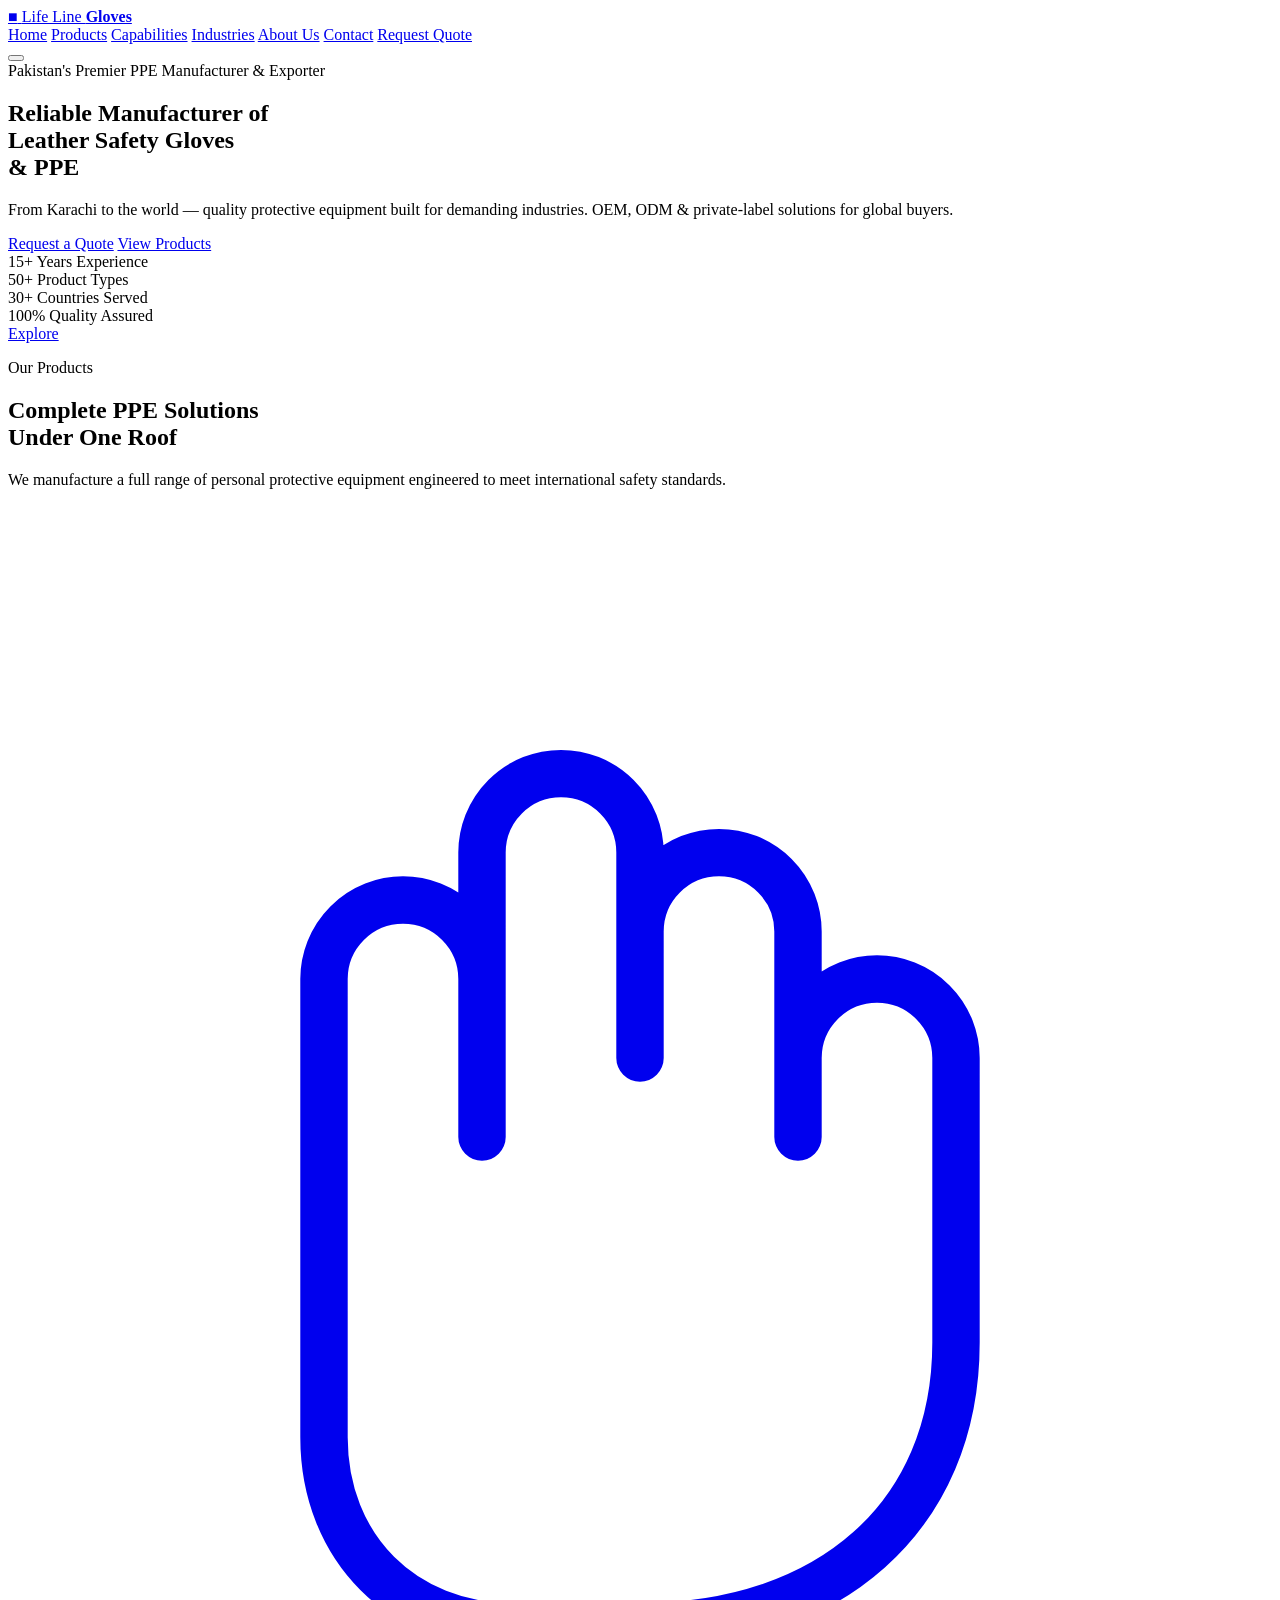
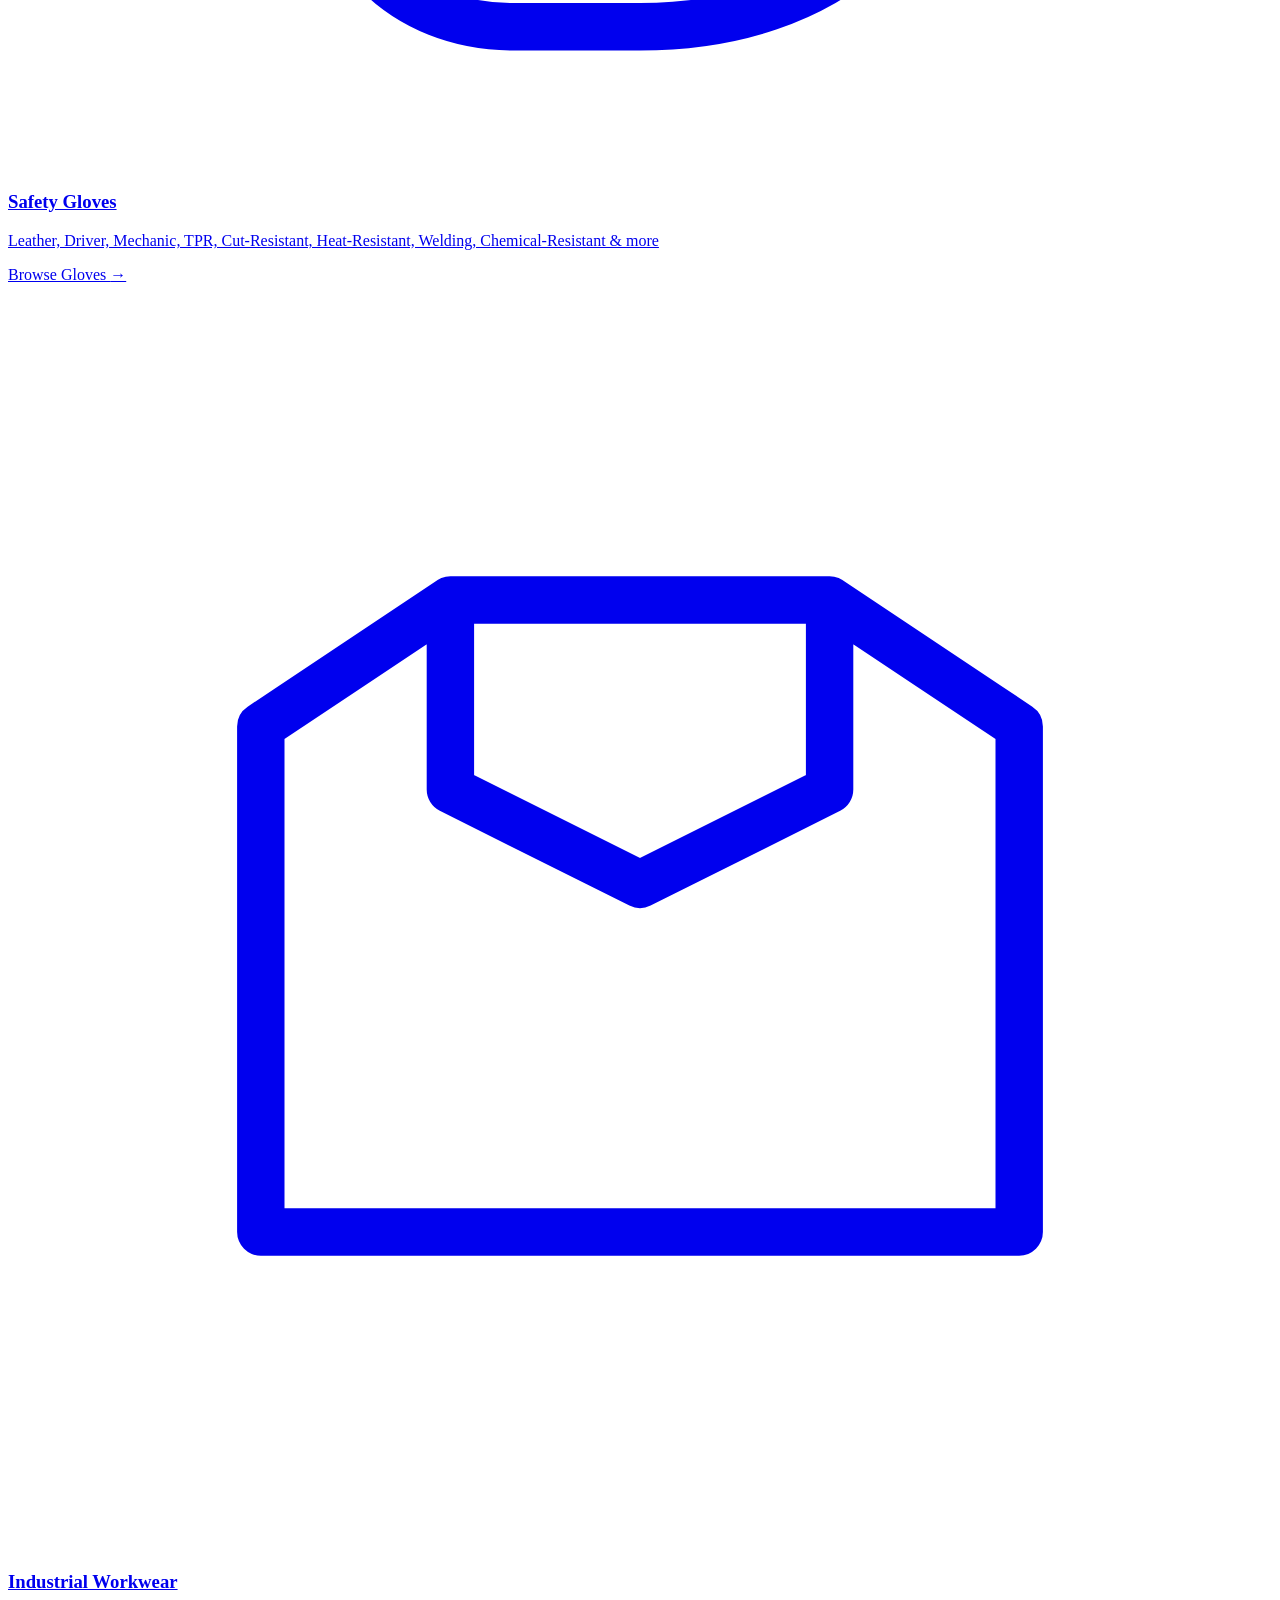
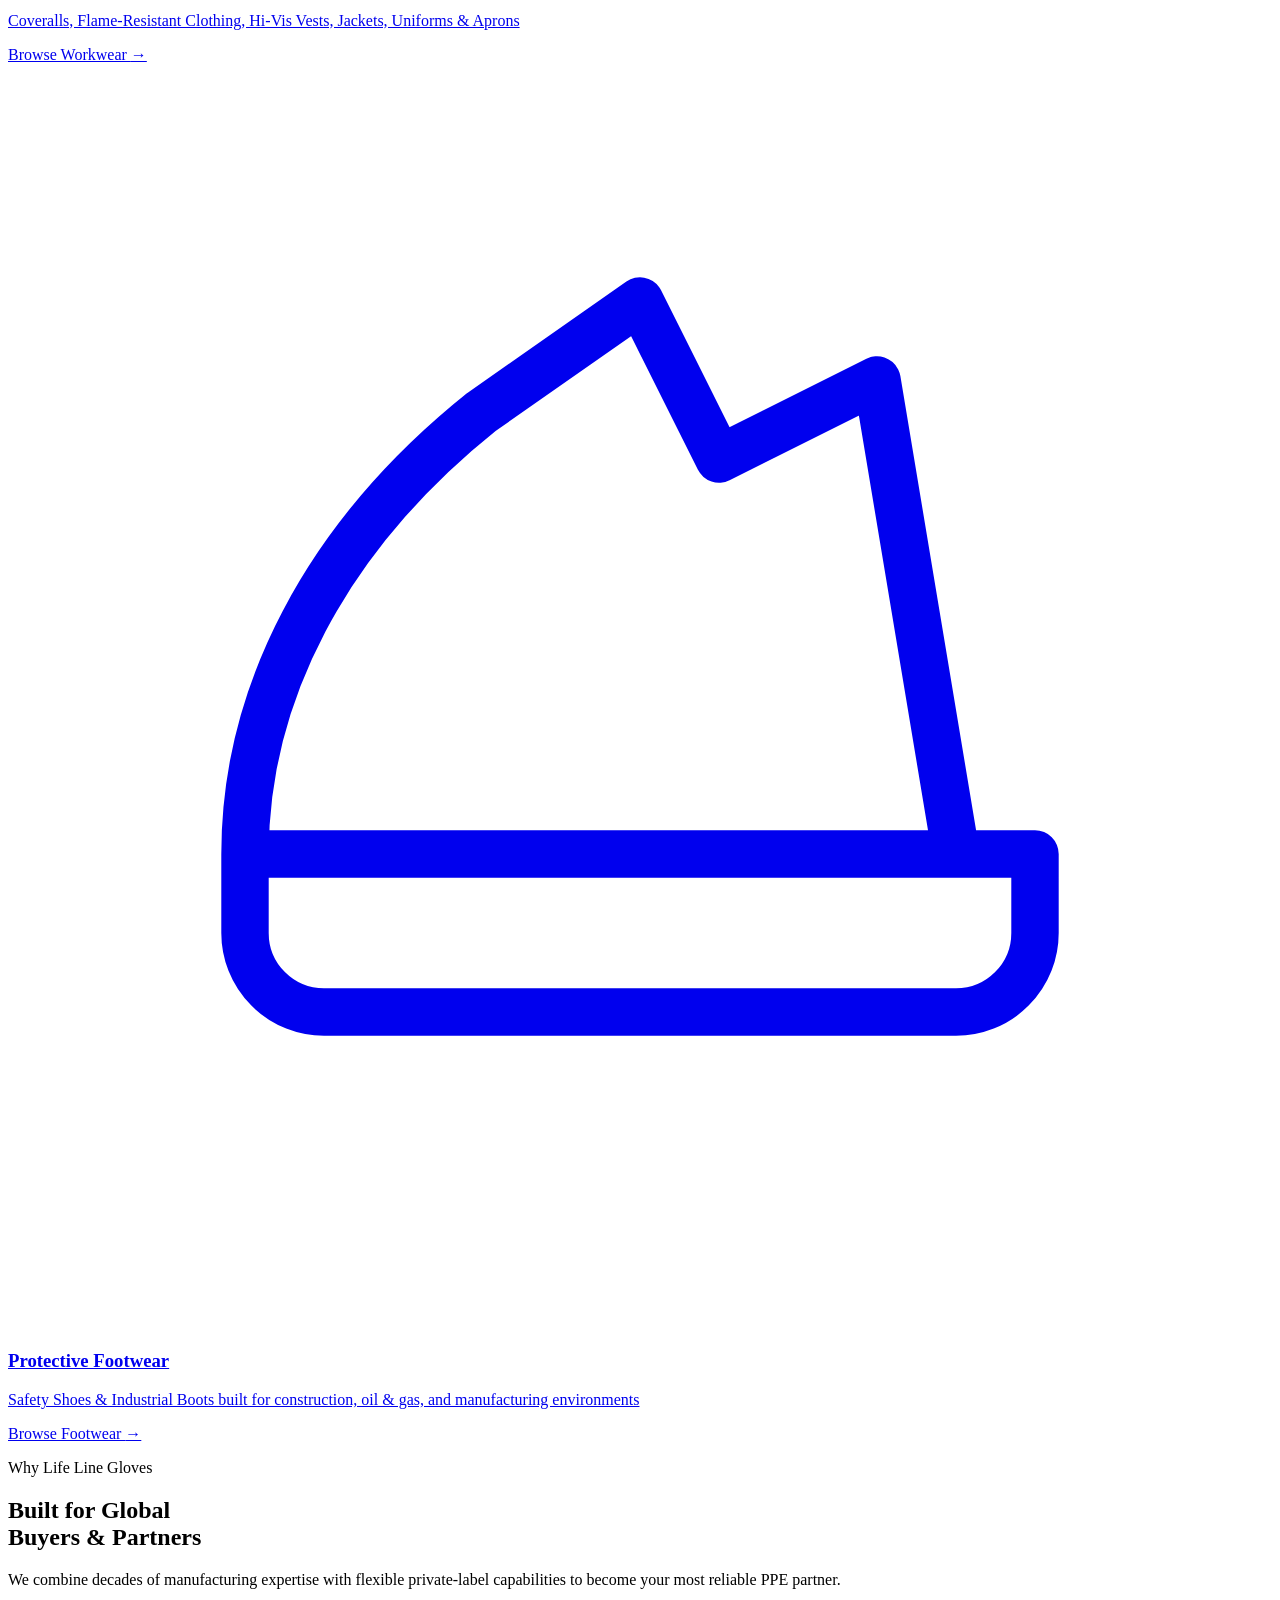
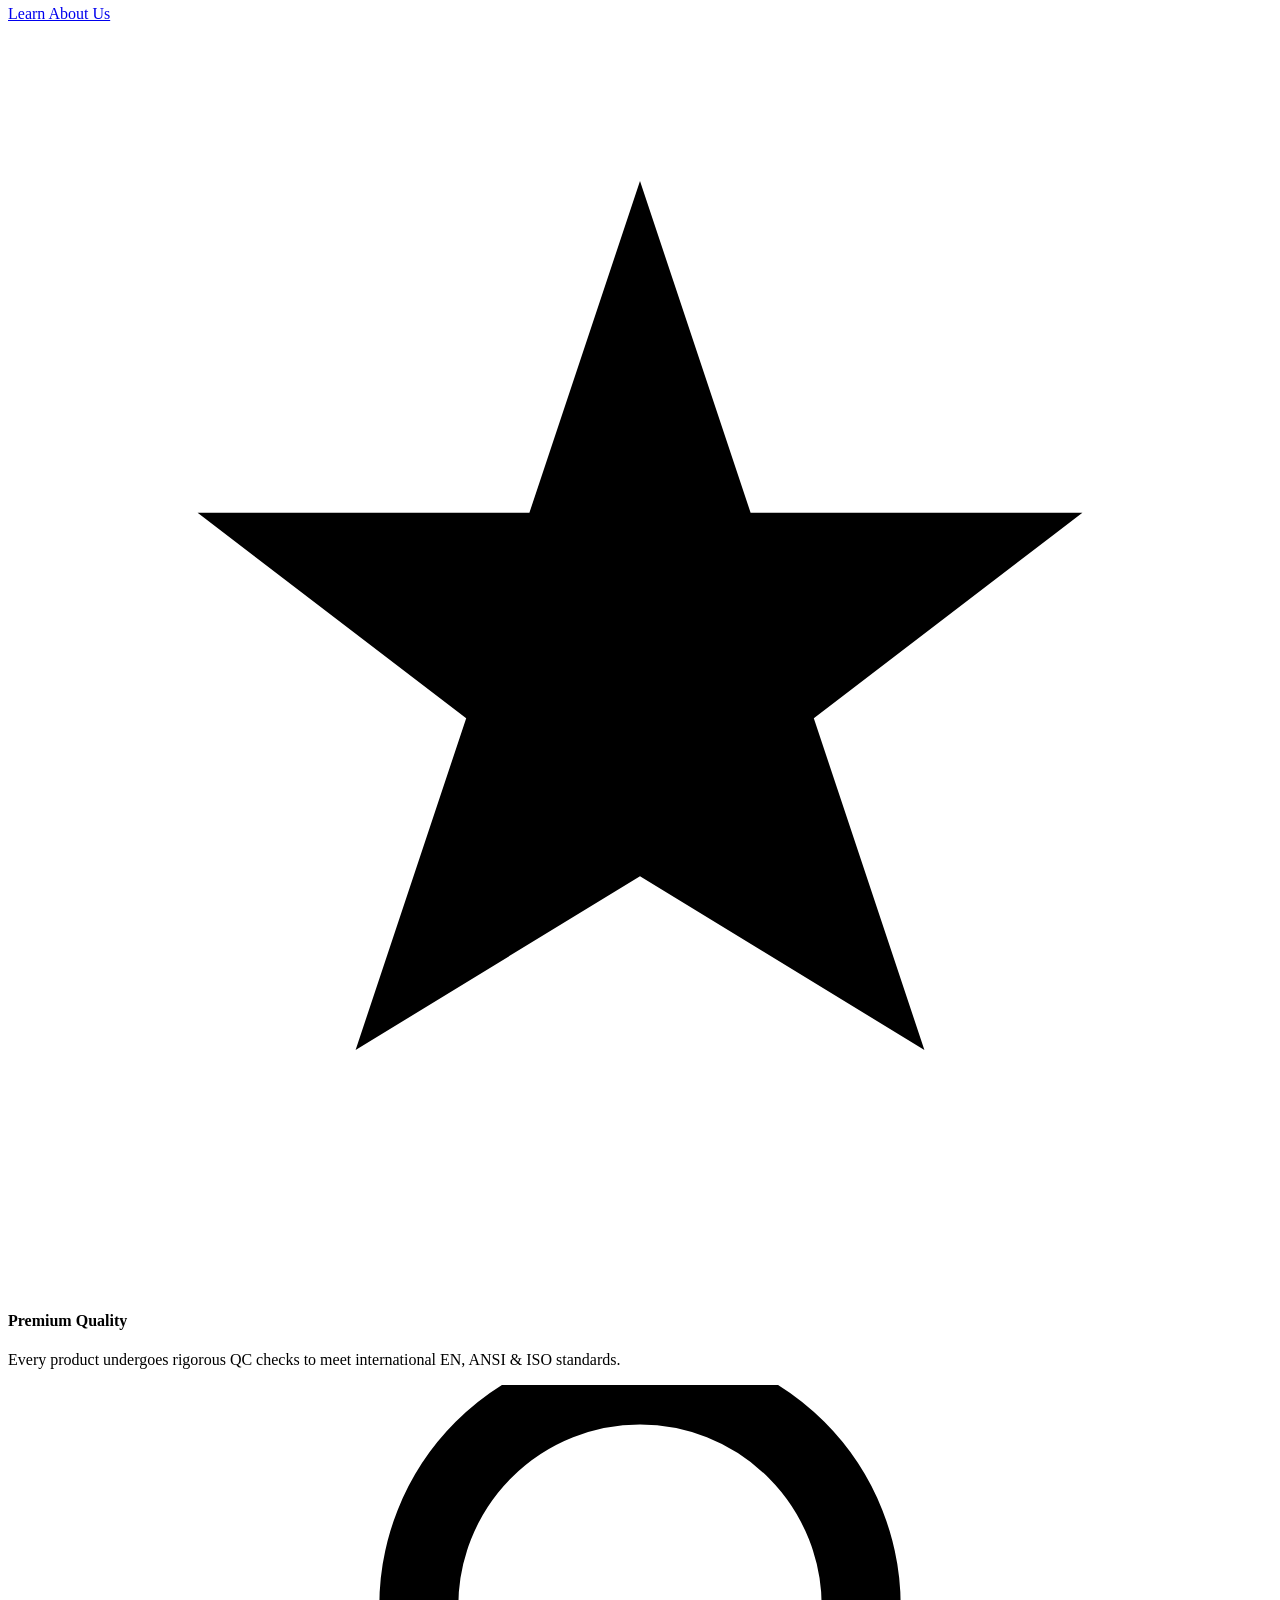
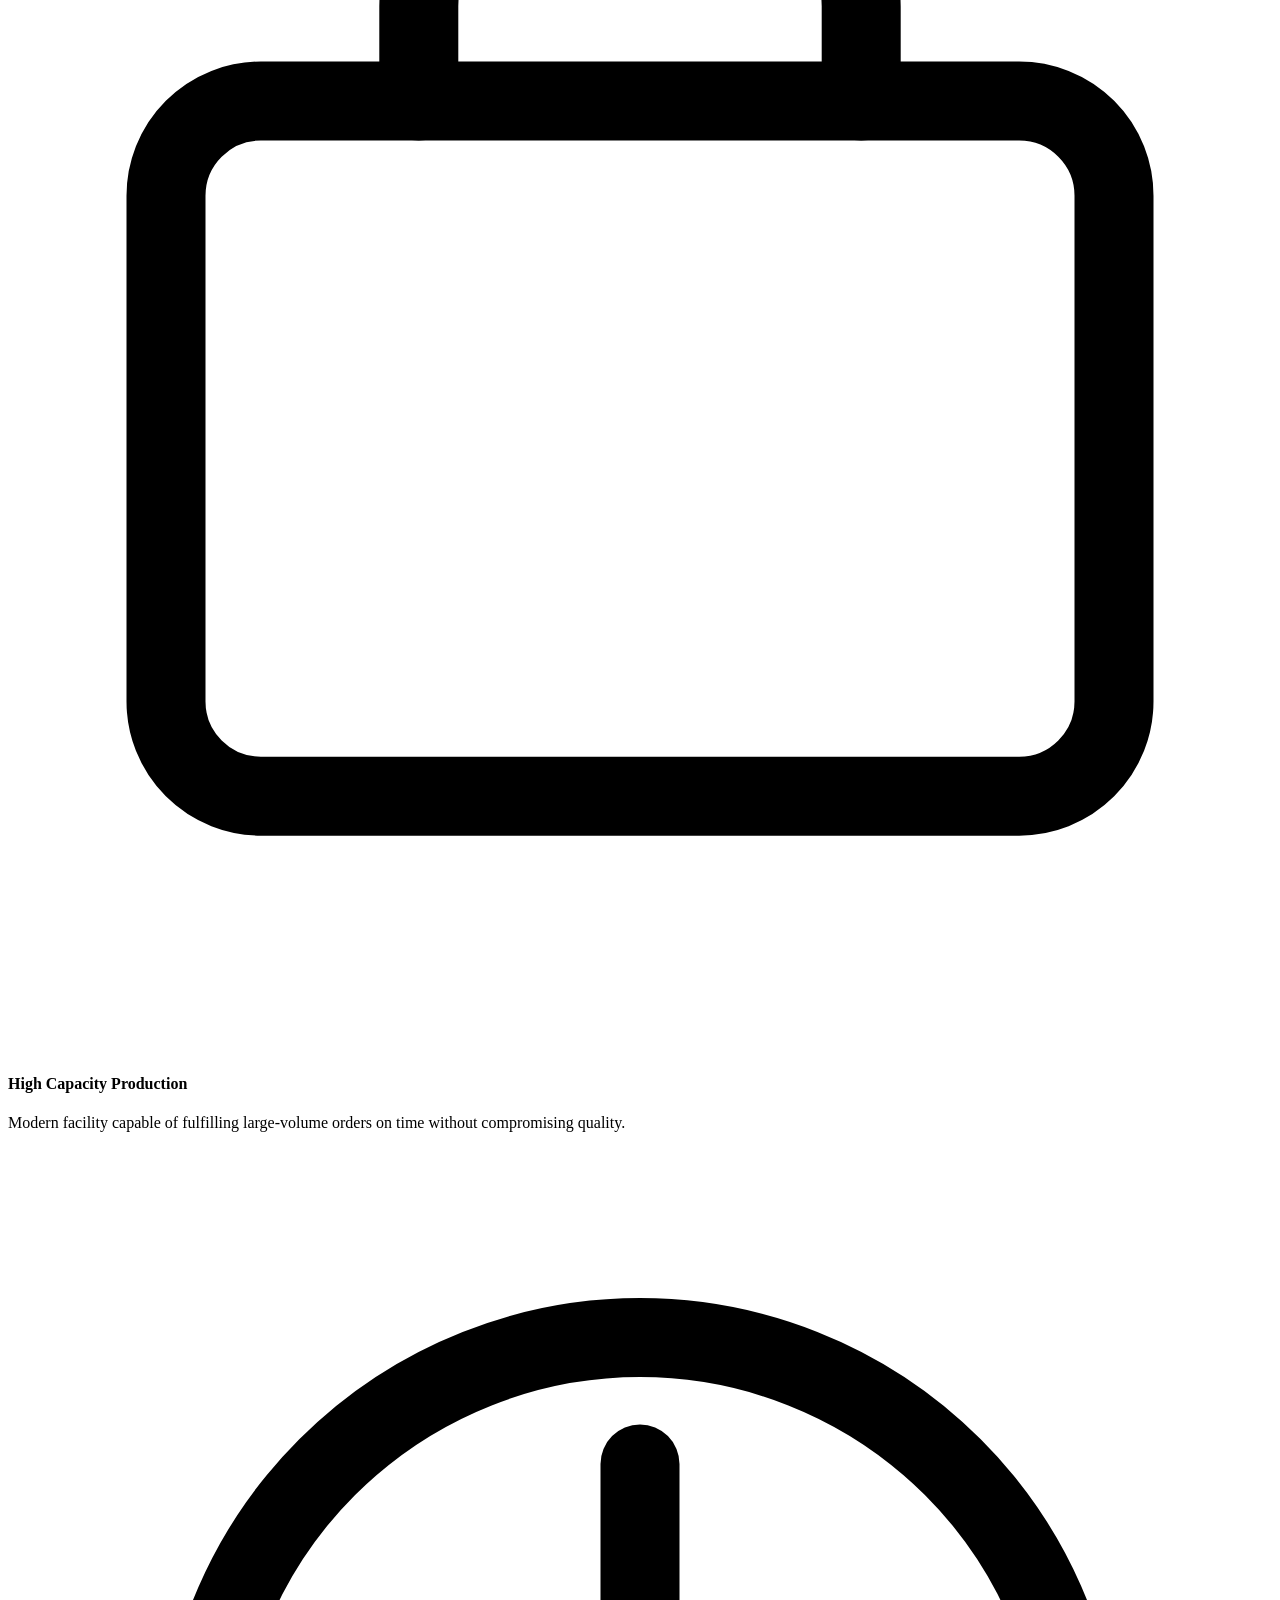
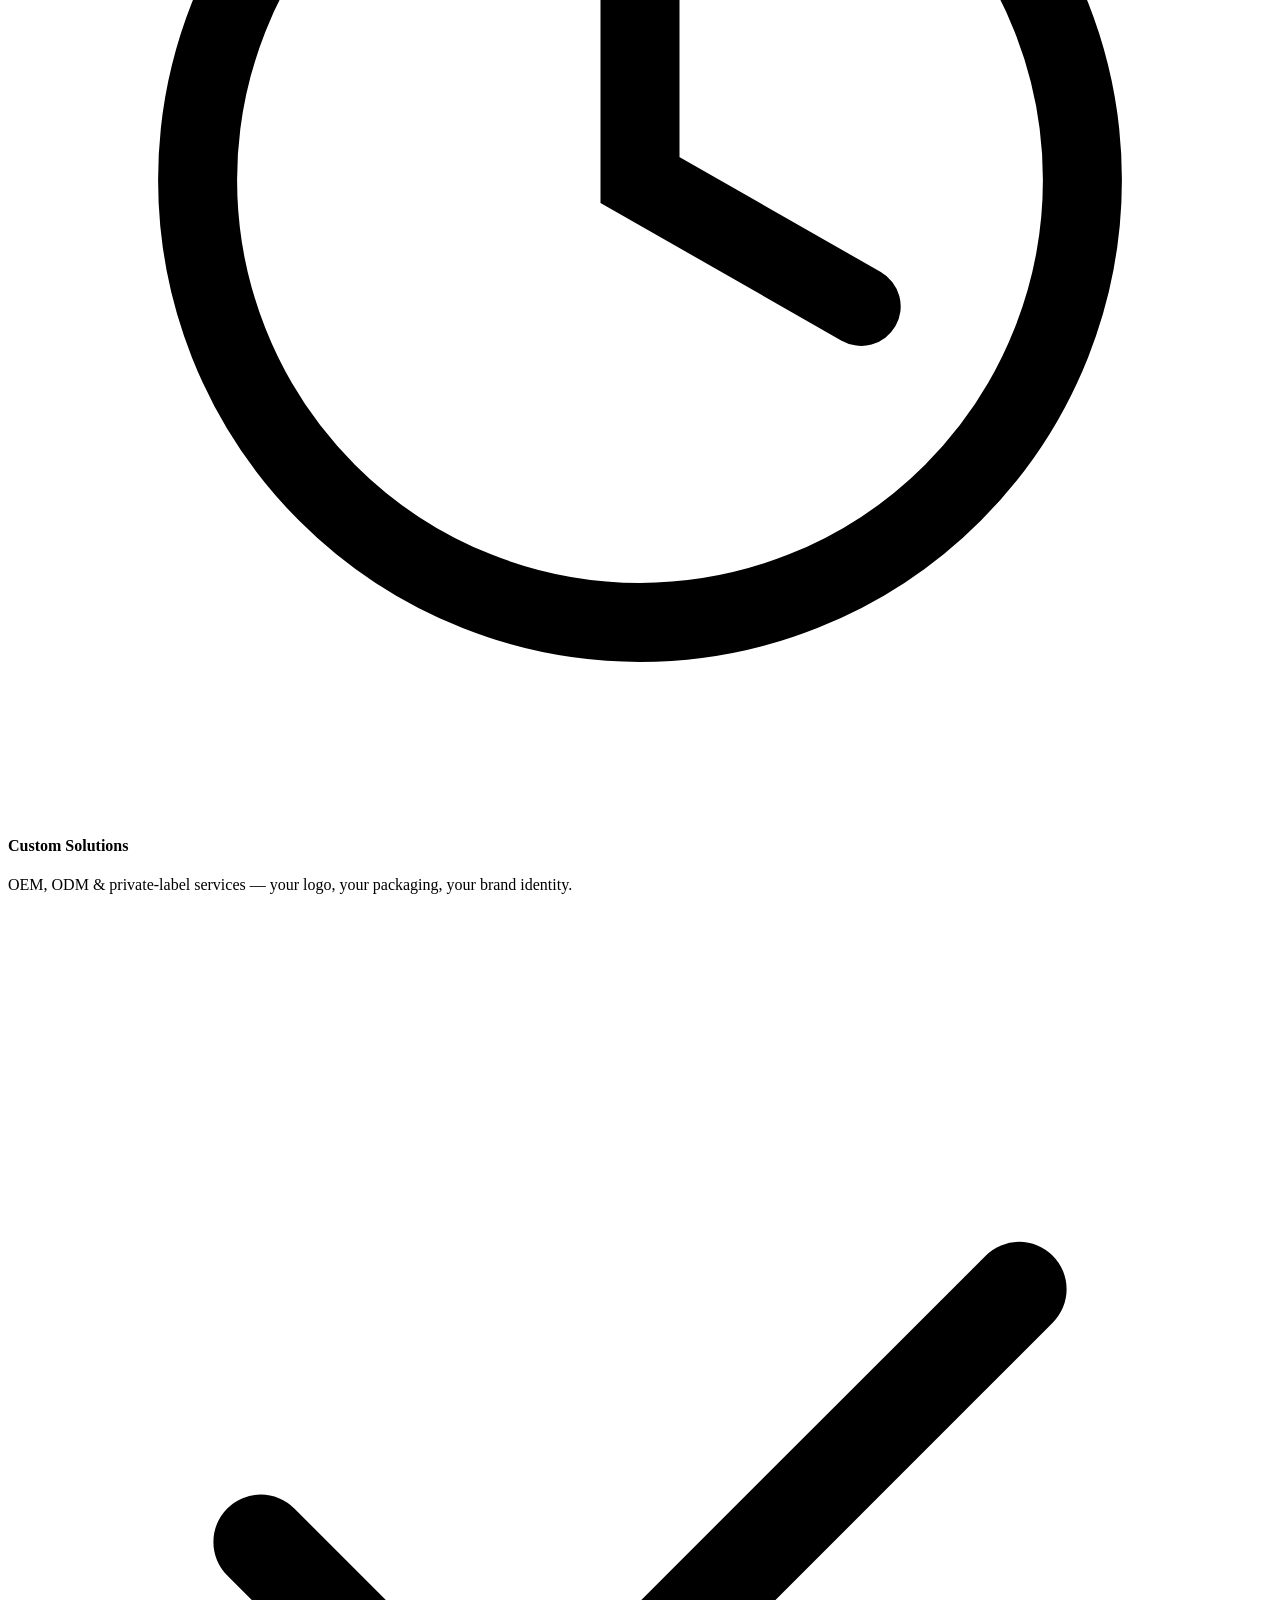
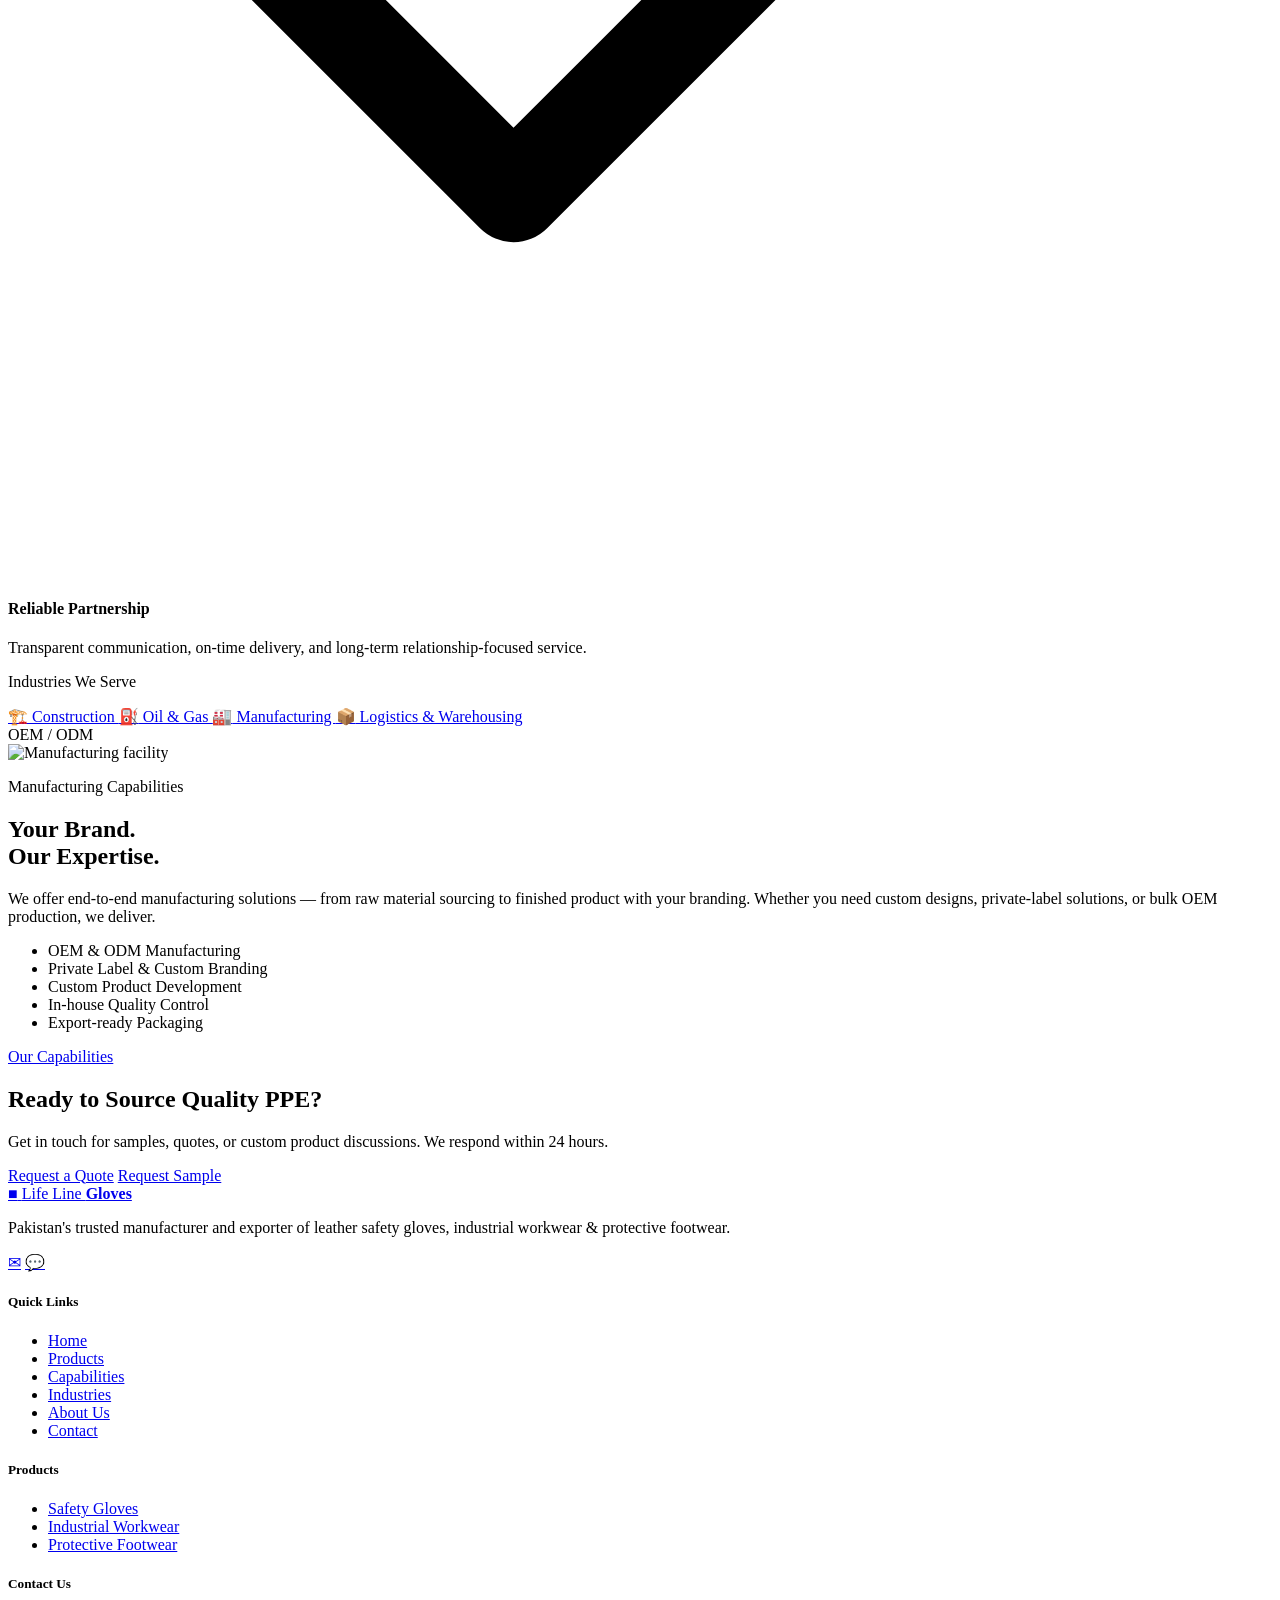
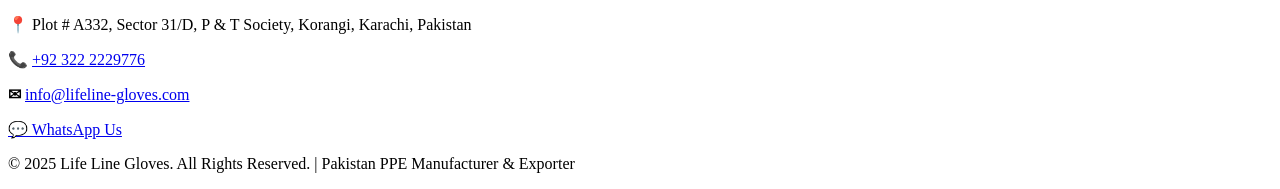
==== commit 4a988e2a: "commit" ====
--- a/index.html
+++ b/index.html
@@ -18,7 +18,7 @@
   <header class="site-header" id="site-header">
     <div class="container nav-container">
       <a href="index.html" class="logo">
-        <svg class="logo-icon-svg" viewBox="0 0 32 32" fill="none"><rect x="2" y="2" width="28" height="28" rx="6" fill="var(--accent)"/><path d="M10 22V13a4 4 0 018 0v9M14 13V9a4 4 0 018 0v13" stroke="#fff" stroke-width="2.2" stroke-linecap="round"/></svg>
+        <span class="logo-icon">&#9632;</span>
         <span class="logo-text">Life Line <strong>Gloves</strong></span>
       </a>
       <nav class="main-nav" id="main-nav">
@@ -26,7 +26,6 @@
         <a href="products.html" class="nav-link">Products</a>
         <a href="capabilities.html" class="nav-link">Capabilities</a>
         <a href="industries.html" class="nav-link">Industries</a>
-        <a href="gallery.html" class="nav-link">Gallery</a>
         <a href="about.html" class="nav-link">About Us</a>
         <a href="contact.html" class="nav-link">Contact</a>
         <a href="contact.html" class="btn btn-accent nav-cta">Request Quote</a>
@@ -42,86 +41,43 @@
     <div class="hero-bg">
       <div class="hero-overlay"></div>
       <div class="hero-pattern"></div>
-      <!-- Floating orbs for depth -->
-      <div class="hero-orb hero-orb-1"></div>
-      <div class="hero-orb hero-orb-2"></div>
-      <div class="hero-orb hero-orb-3"></div>
-    </div>
-
-    <div class="container hero-content hero-content--centered">
-
-      <!-- Glassmorphism badge -->
-      <div class="hero-badge glass-badge reveal">
-        <svg viewBox="0 0 20 20" fill="none"><path d="M10 2l2.2 6.6H19l-5.6 4.1 2.2 6.6L10 15l-5.6 4.3 2.2-6.6L1 8.6h6.8L10 2z" fill="currentColor"/></svg>
-        Pakistan's Premier PPE Manufacturer &amp; Exporter
-      </div>
-
+    </div>
+    <div class="container hero-content">
+      <div class="hero-badge reveal">Pakistan's Premier PPE Manufacturer & Exporter</div>
       <h1 class="hero-title reveal delay-1">
         Reliable Manufacturer of<br/>
         <span class="accent-text">Leather Safety Gloves</span><br/>
         &amp; PPE
       </h1>
-
       <p class="hero-subtitle reveal delay-2">From Karachi to the world — quality protective equipment built for demanding industries. OEM, ODM &amp; private-label solutions for global buyers.</p>
-
       <div class="hero-actions reveal delay-3">
-        <a href="contact.html" class="btn btn-accent btn-lg">
-          <svg viewBox="0 0 20 20" fill="none"><path d="M17 12a1 1 0 01-1 1H6l-4 4V5a1 1 0 011-1h13a1 1 0 011 1v7z" stroke="currentColor" stroke-width="1.8" stroke-linejoin="round"/></svg>
-          Request a Quote
-        </a>
-        <a href="products.html" class="btn btn-glass btn-lg">
-          <svg viewBox="0 0 20 20" fill="none"><path d="M3 3h14l-1.5 9H4.5L3 3zM8 17a1 1 0 100-2 1 1 0 000 2zM14 17a1 1 0 100-2 1 1 0 000 2z" stroke="currentColor" stroke-width="1.8" stroke-linejoin="round"/></svg>
-          View Products
-        </a>
-      </div>
-
-      <!-- Glassmorphism stats bar -->
-      <div class="hero-stats-glass reveal delay-4">
-        <div class="hsg-item">
-          <span class="hsg-num">15+</span>
-          <span class="hsg-label">Years Experience</span>
-        </div>
-        <div class="hsg-divider"></div>
-        <div class="hsg-item">
-          <span class="hsg-num">50+</span>
-          <span class="hsg-label">Product Types</span>
-        </div>
-        <div class="hsg-divider"></div>
-        <div class="hsg-item">
-          <span class="hsg-num">30+</span>
-          <span class="hsg-label">Countries Served</span>
-        </div>
-        <div class="hsg-divider"></div>
-        <div class="hsg-item">
-          <span class="hsg-num">100%</span>
-          <span class="hsg-label">Quality Assured</span>
-        </div>
-      </div>
-
-      <!-- Floating glass trust chips -->
-      <div class="hero-trust-chips reveal delay-4">
-        <span class="trust-chip">
-          <svg viewBox="0 0 16 16" fill="none"><path d="M8 1l1.8 5.4H15l-4.6 3.3 1.8 5.4L8 12l-4.2 3.1 1.8-5.4L1 6.4h5.2L8 1z" fill="var(--accent)"/></svg>
-          EN ISO Certified
-        </span>
-        <span class="trust-chip">
-          <svg viewBox="0 0 16 16" fill="none"><circle cx="8" cy="8" r="6" stroke="var(--accent)" stroke-width="1.6"/><path d="M5 8l2 2 4-4" stroke="var(--accent)" stroke-width="1.6" stroke-linecap="round" stroke-linejoin="round"/></svg>
-          ANSI Compliant
-        </span>
-        <span class="trust-chip">
-          <svg viewBox="0 0 16 16" fill="none"><path d="M8 2C5 2 3 4 3 7c0 4 5 7 5 7s5-3 5-7c0-3-2-5-5-5z" stroke="var(--accent)" stroke-width="1.6"/><circle cx="8" cy="7" r="1.5" fill="var(--accent)"/></svg>
-          Made in Pakistan
-        </span>
-        <span class="trust-chip">
-          <svg viewBox="0 0 16 16" fill="none"><path d="M2 10l4-4 3 3 5-6" stroke="var(--accent)" stroke-width="1.6" stroke-linecap="round" stroke-linejoin="round"/></svg>
-          30+ Countries
-        </span>
-      </div>
-
-    </div>
-
+        <a href="contact.html" class="btn btn-accent btn-lg">Request a Quote</a>
+        <a href="products.html" class="btn btn-outline-white btn-lg">View Products</a>
+      </div>
+      <div class="hero-stats reveal delay-4">
+        <div class="stat">
+          <span class="stat-num">15+</span>
+          <span class="stat-label">Years Experience</span>
+        </div>
+        <div class="stat-divider"></div>
+        <div class="stat">
+          <span class="stat-num">50+</span>
+          <span class="stat-label">Product Types</span>
+        </div>
+        <div class="stat-divider"></div>
+        <div class="stat">
+          <span class="stat-num">30+</span>
+          <span class="stat-label">Countries Served</span>
+        </div>
+        <div class="stat-divider"></div>
+        <div class="stat">
+          <span class="stat-num">100%</span>
+          <span class="stat-label">Quality Assured</span>
+        </div>
+      </div>
+    </div>
     <a href="#products-overview" class="hero-scroll-hint">
-      <span>Scroll</span>
+      <span>Explore</span>
       <div class="scroll-arrow"></div>
     </a>
   </section>
@@ -135,34 +91,30 @@
         <p class="section-desc">We manufacture a full range of personal protective equipment engineered to meet international safety standards.</p>
       </div>
       <div class="product-cards-grid">
-
         <a href="products.html#gloves" class="product-card reveal delay-1">
           <div class="product-card-icon">
-            <svg viewBox="0 0 48 48" fill="none"><path d="M14 34V20a4 4 0 018 0v6m0-6V16a4 4 0 018 0v8m0-5a4 4 0 018 0v14c0 7-6 12-14 12H20c-5 0-8-3-8-8v-5" stroke="currentColor" stroke-width="2.5" stroke-linecap="round"/></svg>
+            <svg viewBox="0 0 80 80" fill="none" xmlns="http://www.w3.org/2000/svg"><path d="M20 55V30a5 5 0 0110 0v10m0-10V22a5 5 0 0110 0v13m0-8a5 5 0 0110 0v13m0-5a5 5 0 0110 0v18c0 11-8 18-20 18H32c-7 0-12-5-12-12v-8" stroke="currentColor" stroke-width="3" stroke-linecap="round"/></svg>
           </div>
           <h3>Safety Gloves</h3>
-          <p>Leather, Driver, Mechanic, TPR, Cut-Resistant, Heat-Resistant, Welding, Chemical-Resistant &amp; more</p>
+          <p>Leather, Driver, Mechanic, TPR, Cut-Resistant, Heat-Resistant, Welding, Chemical-Resistant & more</p>
           <span class="card-link">Browse Gloves <span class="arrow">→</span></span>
         </a>
-
         <a href="products.html#workwear" class="product-card reveal delay-2">
           <div class="product-card-icon">
-            <svg viewBox="0 0 48 48" fill="none"><path d="M18 12L8 18v22h32V18l-10-6M18 12h12M18 12v8l6 4 6-4V12" stroke="currentColor" stroke-width="2.5" stroke-linecap="round" stroke-linejoin="round"/></svg>
+            <svg viewBox="0 0 80 80" fill="none" xmlns="http://www.w3.org/2000/svg"><path d="M28 20l-12 8v32h48V28l-12-8M28 20h24M28 20v12l12 6 12-6V20" stroke="currentColor" stroke-width="3" stroke-linecap="round" stroke-linejoin="round"/></svg>
           </div>
           <h3>Industrial Workwear</h3>
           <p>Coveralls, Flame-Resistant Clothing, Hi-Vis Vests, Jackets, Uniforms &amp; Aprons</p>
           <span class="card-link">Browse Workwear <span class="arrow">→</span></span>
         </a>
-
         <a href="products.html#footwear" class="product-card reveal delay-3">
           <div class="product-card-icon">
-            <svg viewBox="0 0 48 48" fill="none"><path d="M8 32h32v4a3 3 0 01-3 3H11a3 3 0 01-3-3v-4zM8 32c0-7 4-14 11-19l7-5 4 7 7-4 4 21H8z" stroke="currentColor" stroke-width="2.5" stroke-linecap="round" stroke-linejoin="round"/></svg>
+            <svg viewBox="0 0 80 80" fill="none" xmlns="http://www.w3.org/2000/svg"><path d="M15 50h50v5a5 5 0 01-5 5H20a5 5 0 01-5-5v-5zM15 50c0-10 5-20 15-28l10-7 5 10 10-5 5 30H15z" stroke="currentColor" stroke-width="3" stroke-linecap="round" stroke-linejoin="round"/></svg>
           </div>
           <h3>Protective Footwear</h3>
           <p>Safety Shoes &amp; Industrial Boots built for construction, oil &amp; gas, and manufacturing environments</p>
           <span class="card-link">Browse Footwear <span class="arrow">→</span></span>
         </a>
-
       </div>
     </div>
   </section>
@@ -173,52 +125,47 @@
       <div class="why-us-inner">
         <div class="why-us-text reveal">
           <p class="section-tag">Why Life Line Gloves</p>
-          <h2 class="section-title">Built for Global<br/><span class="accent-text">Buyers &amp; Partners</span></h2>
+          <h2 class="section-title">Built for Global<br/><span class="accent-text">Buyers & Partners</span></h2>
           <p class="section-desc">We combine decades of manufacturing expertise with flexible private-label capabilities to become your most reliable PPE partner.</p>
           <a href="about.html" class="btn btn-primary mt-4">Learn About Us</a>
         </div>
         <div class="why-us-features">
-
-          <div class="feature-item glass-card reveal delay-1">
+          <div class="feature-item reveal delay-1">
             <div class="feature-icon accent">
-              <svg viewBox="0 0 40 40" fill="none"><path d="M20 4l3 9h9.5l-7.7 5.6 3 9L20 22.4l-7.8 5.2 3-9L7.5 13H17L20 4z" fill="currentColor"/></svg>
+              <svg viewBox="0 0 40 40" fill="none"><path d="M20 5l3.5 10.5H34l-8.5 6.5 3.5 10.5L20 27l-9 5.5 3.5-10.5L6 15.5h10.5L20 5z" fill="currentColor"/></svg>
             </div>
             <div>
               <h4>Premium Quality</h4>
               <p>Every product undergoes rigorous QC checks to meet international EN, ANSI &amp; ISO standards.</p>
             </div>
           </div>
-
-          <div class="feature-item glass-card reveal delay-2">
+          <div class="feature-item reveal delay-2">
             <div class="feature-icon">
-              <svg viewBox="0 0 40 40" fill="none"><rect x="6" y="12" width="28" height="20" rx="3" stroke="currentColor" stroke-width="2.2"/><path d="M14 12V9a6 6 0 0112 0v3" stroke="currentColor" stroke-width="2.2" stroke-linecap="round"/><circle cx="20" cy="22" r="3" fill="currentColor" opacity=".3"/></svg>
+              <svg viewBox="0 0 40 40" fill="none"><rect x="5" y="10" width="30" height="22" rx="3" stroke="currentColor" stroke-width="2.5"/><path d="M13 10V7a7 7 0 0114 0v3" stroke="currentColor" stroke-width="2.5" stroke-linecap="round"/></svg>
             </div>
             <div>
               <h4>High Capacity Production</h4>
               <p>Modern facility capable of fulfilling large-volume orders on time without compromising quality.</p>
             </div>
           </div>
-
-          <div class="feature-item glass-card reveal delay-3">
+          <div class="feature-item reveal delay-3">
             <div class="feature-icon">
-              <svg viewBox="0 0 40 40" fill="none"><circle cx="20" cy="20" r="13" stroke="currentColor" stroke-width="2.2"/><path d="M20 11v9l6 3.5" stroke="currentColor" stroke-width="2.2" stroke-linecap="round"/></svg>
+              <svg viewBox="0 0 40 40" fill="none"><circle cx="20" cy="20" r="14" stroke="currentColor" stroke-width="2.5"/><path d="M20 10v10l7 4" stroke="currentColor" stroke-width="2.5" stroke-linecap="round"/></svg>
             </div>
             <div>
               <h4>Custom Solutions</h4>
               <p>OEM, ODM &amp; private-label services — your logo, your packaging, your brand identity.</p>
             </div>
           </div>
-
-          <div class="feature-item glass-card reveal delay-4">
+          <div class="feature-item reveal delay-4">
             <div class="feature-icon">
-              <svg viewBox="0 0 40 40" fill="none"><path d="M8 20l8 8 16-16" stroke="currentColor" stroke-width="2.8" stroke-linecap="round" stroke-linejoin="round"/></svg>
+              <svg viewBox="0 0 40 40" fill="none"><path d="M8 20l8 8 16-16" stroke="currentColor" stroke-width="3" stroke-linecap="round" stroke-linejoin="round"/></svg>
             </div>
             <div>
               <h4>Reliable Partnership</h4>
               <p>Transparent communication, on-time delivery, and long-term relationship-focused service.</p>
             </div>
           </div>
-
         </div>
       </div>
     </div>
@@ -230,20 +177,16 @@
       <p class="strip-label reveal">Industries We Serve</p>
       <div class="industries-row">
         <a href="industries.html#construction" class="industry-pill reveal delay-1">
-          <svg viewBox="0 0 20 20" fill="none"><rect x="2" y="14" width="16" height="4" rx="1" stroke="currentColor" stroke-width="1.6"/><path d="M5 14V8l5-6 5 6v6" stroke="currentColor" stroke-width="1.6" stroke-linejoin="round"/><path d="M8 14v-4h4v4" stroke="currentColor" stroke-width="1.6"/></svg>
-          Construction
+          <span class="pill-icon">🏗️</span> Construction
         </a>
         <a href="industries.html#oil-gas" class="industry-pill reveal delay-2">
-          <svg viewBox="0 0 20 20" fill="none"><path d="M10 2v10M6 8l4 4 4-4" stroke="currentColor" stroke-width="1.6" stroke-linecap="round" stroke-linejoin="round"/><path d="M4 12c0 4 12 4 12 0" stroke="currentColor" stroke-width="1.6"/><ellipse cx="10" cy="16" rx="6" ry="2" stroke="currentColor" stroke-width="1.6"/></svg>
-          Oil &amp; Gas
+          <span class="pill-icon">⛽</span> Oil &amp; Gas
         </a>
         <a href="industries.html#manufacturing" class="industry-pill reveal delay-3">
-          <svg viewBox="0 0 20 20" fill="none"><rect x="2" y="10" width="6" height="8" rx="1" stroke="currentColor" stroke-width="1.6"/><rect x="7" y="6" width="6" height="12" rx="1" stroke="currentColor" stroke-width="1.6"/><rect x="12" y="2" width="6" height="16" rx="1" stroke="currentColor" stroke-width="1.6"/></svg>
-          Manufacturing
+          <span class="pill-icon">🏭</span> Manufacturing
         </a>
         <a href="industries.html#logistics" class="industry-pill reveal delay-4">
-          <svg viewBox="0 0 20 20" fill="none"><rect x="2" y="6" width="12" height="9" rx="1.5" stroke="currentColor" stroke-width="1.6"/><path d="M14 9h2l2 3v3h-4V9z" stroke="currentColor" stroke-width="1.6" stroke-linejoin="round"/><circle cx="6" cy="16" r="1.5" stroke="currentColor" stroke-width="1.4"/><circle cx="14" cy="16" r="1.5" stroke="currentColor" stroke-width="1.4"/></svg>
-          Logistics &amp; Warehousing
+          <span class="pill-icon">📦</span> Logistics &amp; Warehousing
         </a>
       </div>
     </div>
@@ -257,14 +200,6 @@
           <div class="cap-image-block">
             <div class="cap-badge">OEM / ODM</div>
             <img src="https://images.unsplash.com/photo-1581091226825-a6a2a5aee158?w=600&q=80" alt="Manufacturing facility" loading="lazy" />
-            <!-- Glassmorphism overlay card -->
-            <div class="cap-glass-card">
-              <svg viewBox="0 0 24 24" fill="none"><path d="M9 12l2 2 4-4" stroke="var(--accent)" stroke-width="2" stroke-linecap="round" stroke-linejoin="round"/><path d="M21 12c0 4.97-4.03 9-9 9s-9-4.03-9-9 4.03-9 9-9 9 4.03 9 9z" stroke="var(--accent)" stroke-width="2"/></svg>
-              <div>
-                <strong>500K+ Units</strong>
-                <span>Exported Annually</span>
-              </div>
-            </div>
           </div>
         </div>
         <div class="cap-content reveal delay-2">
@@ -284,75 +219,6 @@
     </div>
   </section>
 
-  <!-- GALLERY PREVIEW -->
-  <section class="section gallery-preview bg-light" id="gallery">
-    <div class="container">
-      <div class="section-header reveal">
-        <p class="section-tag">Our Gallery</p>
-        <h2 class="section-title">Products &amp; <span class="accent-text">Facility</span></h2>
-        <p class="section-desc">A glimpse into our manufacturing quality and product range.</p>
-      </div>
-      <div class="gallery-grid-home">
-        <div class="gal-item reveal delay-1" data-caption="Leather Safety Gloves">
-          <img src="https://images.unsplash.com/photo-1572635196237-14b3f281503f?w=600&q=80" alt="Leather Safety Gloves" loading="lazy" />
-          <div class="gal-overlay">
-            <svg viewBox="0 0 24 24" fill="none"><circle cx="11" cy="11" r="7" stroke="currentColor" stroke-width="2"/><path d="M21 21l-4-4" stroke="currentColor" stroke-width="2" stroke-linecap="round"/><path d="M11 8v6M8 11h6" stroke="currentColor" stroke-width="2" stroke-linecap="round"/></svg>
-            <span>Leather Safety Gloves</span>
-          </div>
-        </div>
-        <div class="gal-item reveal delay-2" data-caption="Industrial Workwear">
-          <img src="https://images.unsplash.com/photo-1581091226825-a6a2a5aee158?w=600&q=80" alt="Industrial Workwear" loading="lazy" />
-          <div class="gal-overlay">
-            <svg viewBox="0 0 24 24" fill="none"><circle cx="11" cy="11" r="7" stroke="currentColor" stroke-width="2"/><path d="M21 21l-4-4" stroke="currentColor" stroke-width="2" stroke-linecap="round"/><path d="M11 8v6M8 11h6" stroke="currentColor" stroke-width="2" stroke-linecap="round"/></svg>
-            <span>Industrial Workwear</span>
-          </div>
-        </div>
-        <div class="gal-item reveal delay-3" data-caption="Welding Gloves">
-          <img src="https://images.unsplash.com/photo-1504328345606-18bbc8c9d7d1?w=600&q=80" alt="Welding Gloves" loading="lazy" />
-          <div class="gal-overlay">
-            <svg viewBox="0 0 24 24" fill="none"><circle cx="11" cy="11" r="7" stroke="currentColor" stroke-width="2"/><path d="M21 21l-4-4" stroke="currentColor" stroke-width="2" stroke-linecap="round"/><path d="M11 8v6M8 11h6" stroke="currentColor" stroke-width="2" stroke-linecap="round"/></svg>
-            <span>Welding Gloves</span>
-          </div>
-        </div>
-        <div class="gal-item reveal delay-1" data-caption="Cut-Resistant Gloves">
-          <img src="https://images.unsplash.com/photo-1587351021759-3e566b6af7cc?w=600&q=80" alt="Cut-Resistant Gloves" loading="lazy" />
-          <div class="gal-overlay">
-            <svg viewBox="0 0 24 24" fill="none"><circle cx="11" cy="11" r="7" stroke="currentColor" stroke-width="2"/><path d="M21 21l-4-4" stroke="currentColor" stroke-width="2" stroke-linecap="round"/><path d="M11 8v6M8 11h6" stroke="currentColor" stroke-width="2" stroke-linecap="round"/></svg>
-            <span>Cut-Resistant Gloves</span>
-          </div>
-        </div>
-        <div class="gal-item reveal delay-2" data-caption="Safety Footwear">
-          <img src="https://images.unsplash.com/photo-1542291026-7eec264c27ff?w=600&q=80" alt="Safety Footwear" loading="lazy" />
-          <div class="gal-overlay">
-            <svg viewBox="0 0 24 24" fill="none"><circle cx="11" cy="11" r="7" stroke="currentColor" stroke-width="2"/><path d="M21 21l-4-4" stroke="currentColor" stroke-width="2" stroke-linecap="round"/><path d="M11 8v6M8 11h6" stroke="currentColor" stroke-width="2" stroke-linecap="round"/></svg>
-            <span>Safety Footwear</span>
-          </div>
-        </div>
-        <div class="gal-item reveal delay-3" data-caption="Hi-Vis Safety Vests">
-          <img src="https://images.unsplash.com/photo-1565814329452-e1efa11c5b89?w=600&q=80" alt="Hi-Vis Safety Vests" loading="lazy" />
-          <div class="gal-overlay">
-            <svg viewBox="0 0 24 24" fill="none"><circle cx="11" cy="11" r="7" stroke="currentColor" stroke-width="2"/><path d="M21 21l-4-4" stroke="currentColor" stroke-width="2" stroke-linecap="round"/><path d="M11 8v6M8 11h6" stroke="currentColor" stroke-width="2" stroke-linecap="round"/></svg>
-            <span>Hi-Vis Safety Vests</span>
-          </div>
-        </div>
-      </div>
-      <div class="gallery-view-all reveal">
-        <a href="gallery.html" class="btn btn-primary btn-lg">View Full Gallery</a>
-      </div>
-    </div>
-  </section>
-
-  <!-- LIGHTBOX -->
-  <div class="lightbox" id="lightbox" role="dialog" aria-modal="true" aria-label="Image viewer">
-    <button class="lb-close" id="lb-close" aria-label="Close">&times;</button>
-    <button class="lb-prev" id="lb-prev" aria-label="Previous">&#8592;</button>
-    <button class="lb-next" id="lb-next" aria-label="Next">&#8594;</button>
-    <div class="lb-content">
-      <img src="" alt="" id="lb-img" />
-      <p class="lb-caption" id="lb-caption"></p>
-    </div>
-  </div>
-
   <!-- CTA BANNER -->
   <section class="cta-banner">
     <div class="container cta-inner">
@@ -372,17 +238,13 @@
     <div class="container footer-grid">
       <div class="footer-brand">
         <a href="index.html" class="logo logo-light">
-          <svg class="logo-icon-svg" viewBox="0 0 32 32" fill="none"><rect x="2" y="2" width="28" height="28" rx="6" fill="var(--accent)"/><path d="M10 22V13a4 4 0 018 0v9M14 13V9a4 4 0 018 0v13" stroke="#fff" stroke-width="2.2" stroke-linecap="round"/></svg>
+          <span class="logo-icon">&#9632;</span>
           <span class="logo-text">Life Line <strong>Gloves</strong></span>
         </a>
         <p>Pakistan's trusted manufacturer and exporter of leather safety gloves, industrial workwear &amp; protective footwear.</p>
         <div class="social-links">
-          <a href="mailto:info@lifeline-gloves.com" class="social-link" aria-label="Email">
-            <svg viewBox="0 0 20 20" fill="none"><path d="M3 5h14l-7 8-7-8z" stroke="currentColor" stroke-width="1.6" stroke-linejoin="round"/><path d="M3 5v10h14V5" stroke="currentColor" stroke-width="1.6" stroke-linejoin="round"/></svg>
-          </a>
-          <a href="https://wa.me/923222229776" class="social-link" aria-label="WhatsApp" target="_blank">
-            <svg viewBox="0 0 20 20" fill="none"><circle cx="10" cy="10" r="8" stroke="currentColor" stroke-width="1.6"/><path d="M7 8c.5-1 1.5-1.5 2.5-1.5 1.5 0 2.5 1 2.5 2 0 2-3 2-3 4m0 2h.01" stroke="currentColor" stroke-width="1.6" stroke-linecap="round"/></svg>
-          </a>
+          <a href="mailto:info@lifeline-gloves.com" class="social-link" aria-label="Email">✉</a>
+          <a href="https://wa.me/923222229776" class="social-link" aria-label="WhatsApp" target="_blank">💬</a>
         </div>
       </div>
       <div class="footer-links">
@@ -392,7 +254,6 @@
           <li><a href="products.html">Products</a></li>
           <li><a href="capabilities.html">Capabilities</a></li>
           <li><a href="industries.html">Industries</a></li>
-          <li><a href="gallery.html">Gallery</a></li>
           <li><a href="about.html">About Us</a></li>
           <li><a href="contact.html">Contact</a></li>
         </ul>
@@ -407,22 +268,10 @@
       </div>
       <div class="footer-contact">
         <h5>Contact Us</h5>
-        <p>
-          <svg viewBox="0 0 16 16" fill="none"><path d="M8 2C5.8 2 4 3.8 4 6c0 3.5 4 8 4 8s4-4.5 4-8c0-2.2-1.8-4-4-4z" stroke="currentColor" stroke-width="1.4"/><circle cx="8" cy="6" r="1.5" fill="currentColor"/></svg>
-          Plot # A332, Sector 31/D, P &amp; T Society, Korangi, Karachi
-        </p>
-        <p>
-          <svg viewBox="0 0 16 16" fill="none"><path d="M3 3h4l1.5 3.5-2 1.5a9 9 0 004 4l1.5-2L15 11v4c-7 0-12-5-12-12z" stroke="currentColor" stroke-width="1.4" stroke-linejoin="round"/></svg>
-          <a href="tel:+923222229776">+92 322 2229776</a>
-        </p>
-        <p>
-          <svg viewBox="0 0 16 16" fill="none"><path d="M2 4h12l-6 6-6-6z" stroke="currentColor" stroke-width="1.4" stroke-linejoin="round"/><path d="M2 4v8h12V4" stroke="currentColor" stroke-width="1.4" stroke-linejoin="round"/></svg>
-          <a href="mailto:info@lifeline-gloves.com">info@lifeline-gloves.com</a>
-        </p>
-        <a href="https://wa.me/923222229776" class="btn btn-whatsapp" target="_blank">
-          <svg viewBox="0 0 20 20" fill="none"><path d="M10 2a8 8 0 018 8 8 8 0 01-8 8 7.9 7.9 0 01-4-1.1L2 18l1.1-4A7.9 7.9 0 012 10a8 8 0 018-8z" stroke="currentColor" stroke-width="1.8"/><path d="M7.5 9c.3.8 1 1.8 1.8 2.5.8.8 1.7 1.4 2.5 1.5l.8-1 1.4.7c-.3 1-1.2 1.3-2 1.3C9.5 14 6 10.5 6 8c0-.8.3-1.7 1.3-2l.7 1.4L7.5 9z" fill="currentColor"/></svg>
-          WhatsApp Us
-        </a>
+        <p><strong>📍</strong> Plot # A332, Sector 31/D, P &amp; T Society, Korangi, Karachi, Pakistan</p>
+        <p><strong>📞</strong> <a href="tel:+923222229776">+92 322 2229776</a></p>
+        <p><strong>✉</strong> <a href="mailto:info@lifeline-gloves.com">info@lifeline-gloves.com</a></p>
+        <a href="https://wa.me/923222229776" class="btn btn-whatsapp" target="_blank">💬 WhatsApp Us</a>
       </div>
     </div>
     <div class="footer-bottom">
@@ -433,6 +282,5 @@
   </footer>
 
   <script src="js/main.js"></script>
-  <script src="js/gallery.js"></script>
 </body>
 </html>
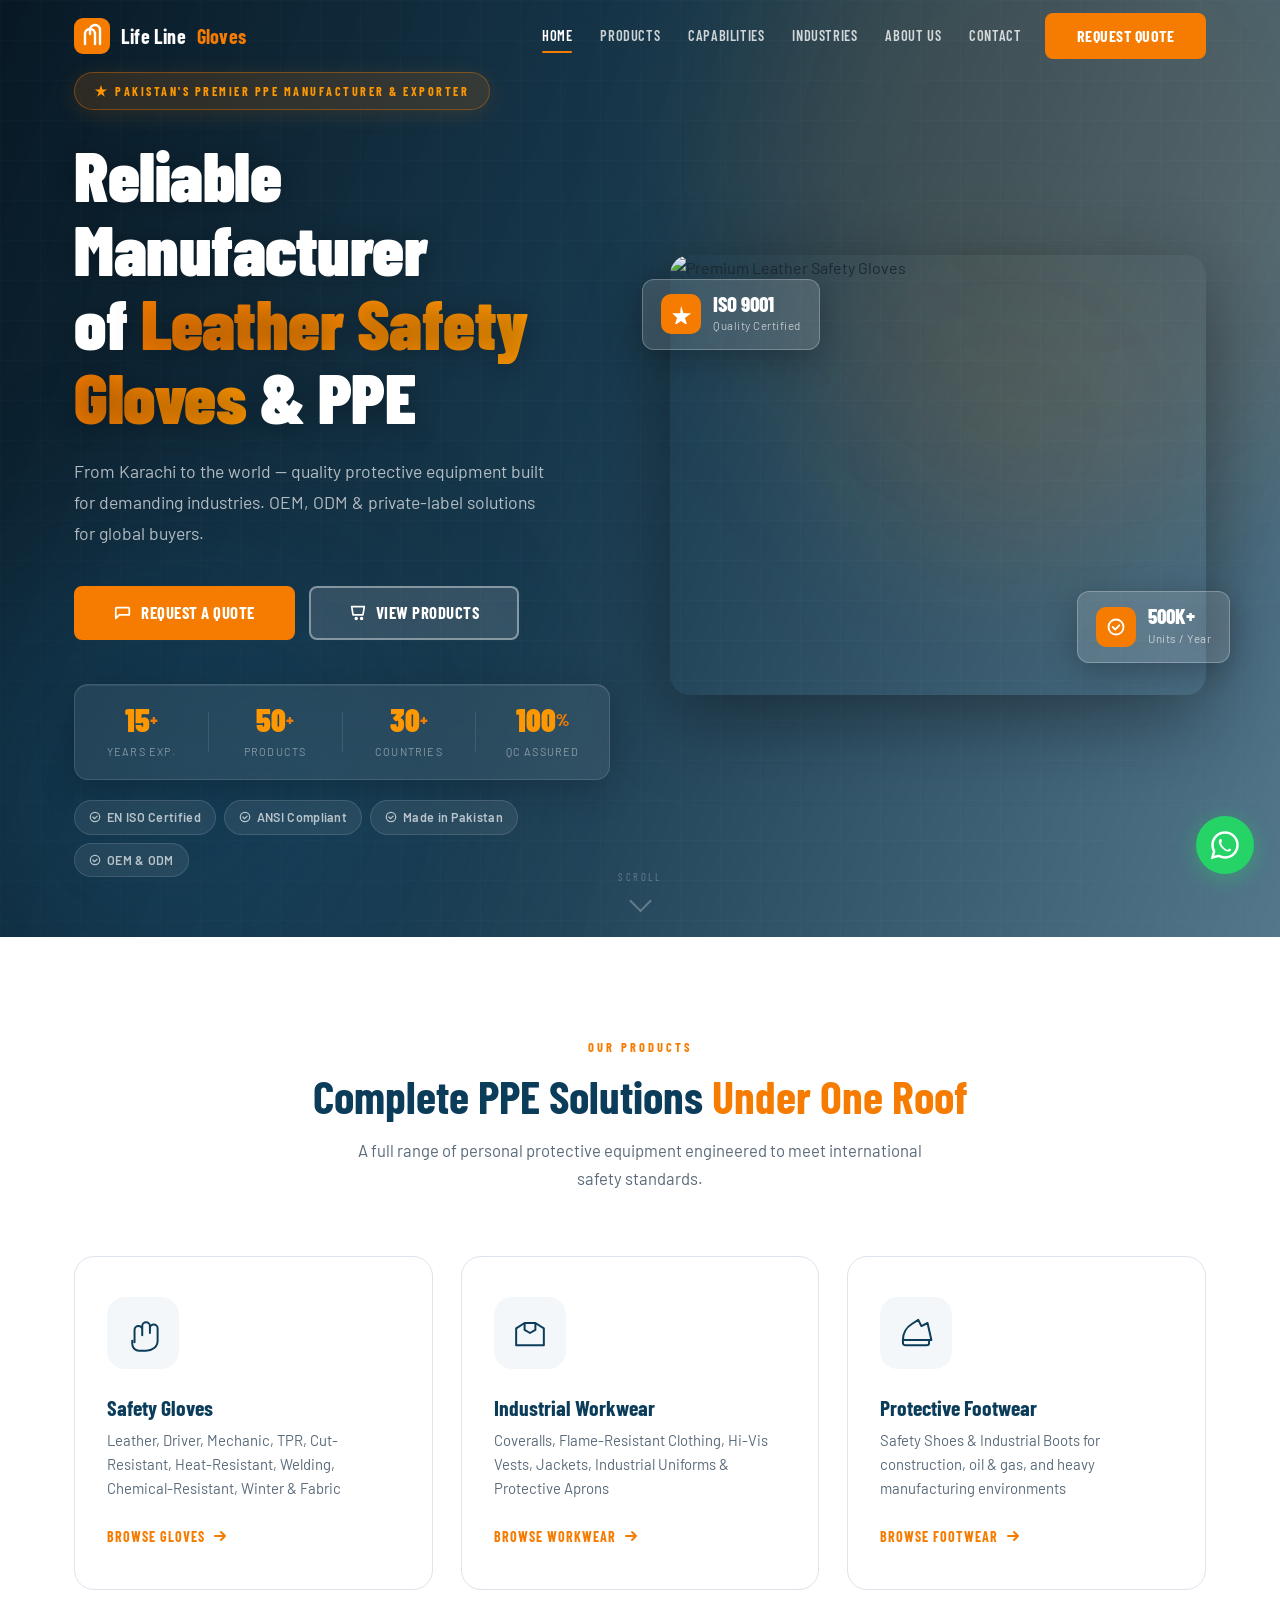
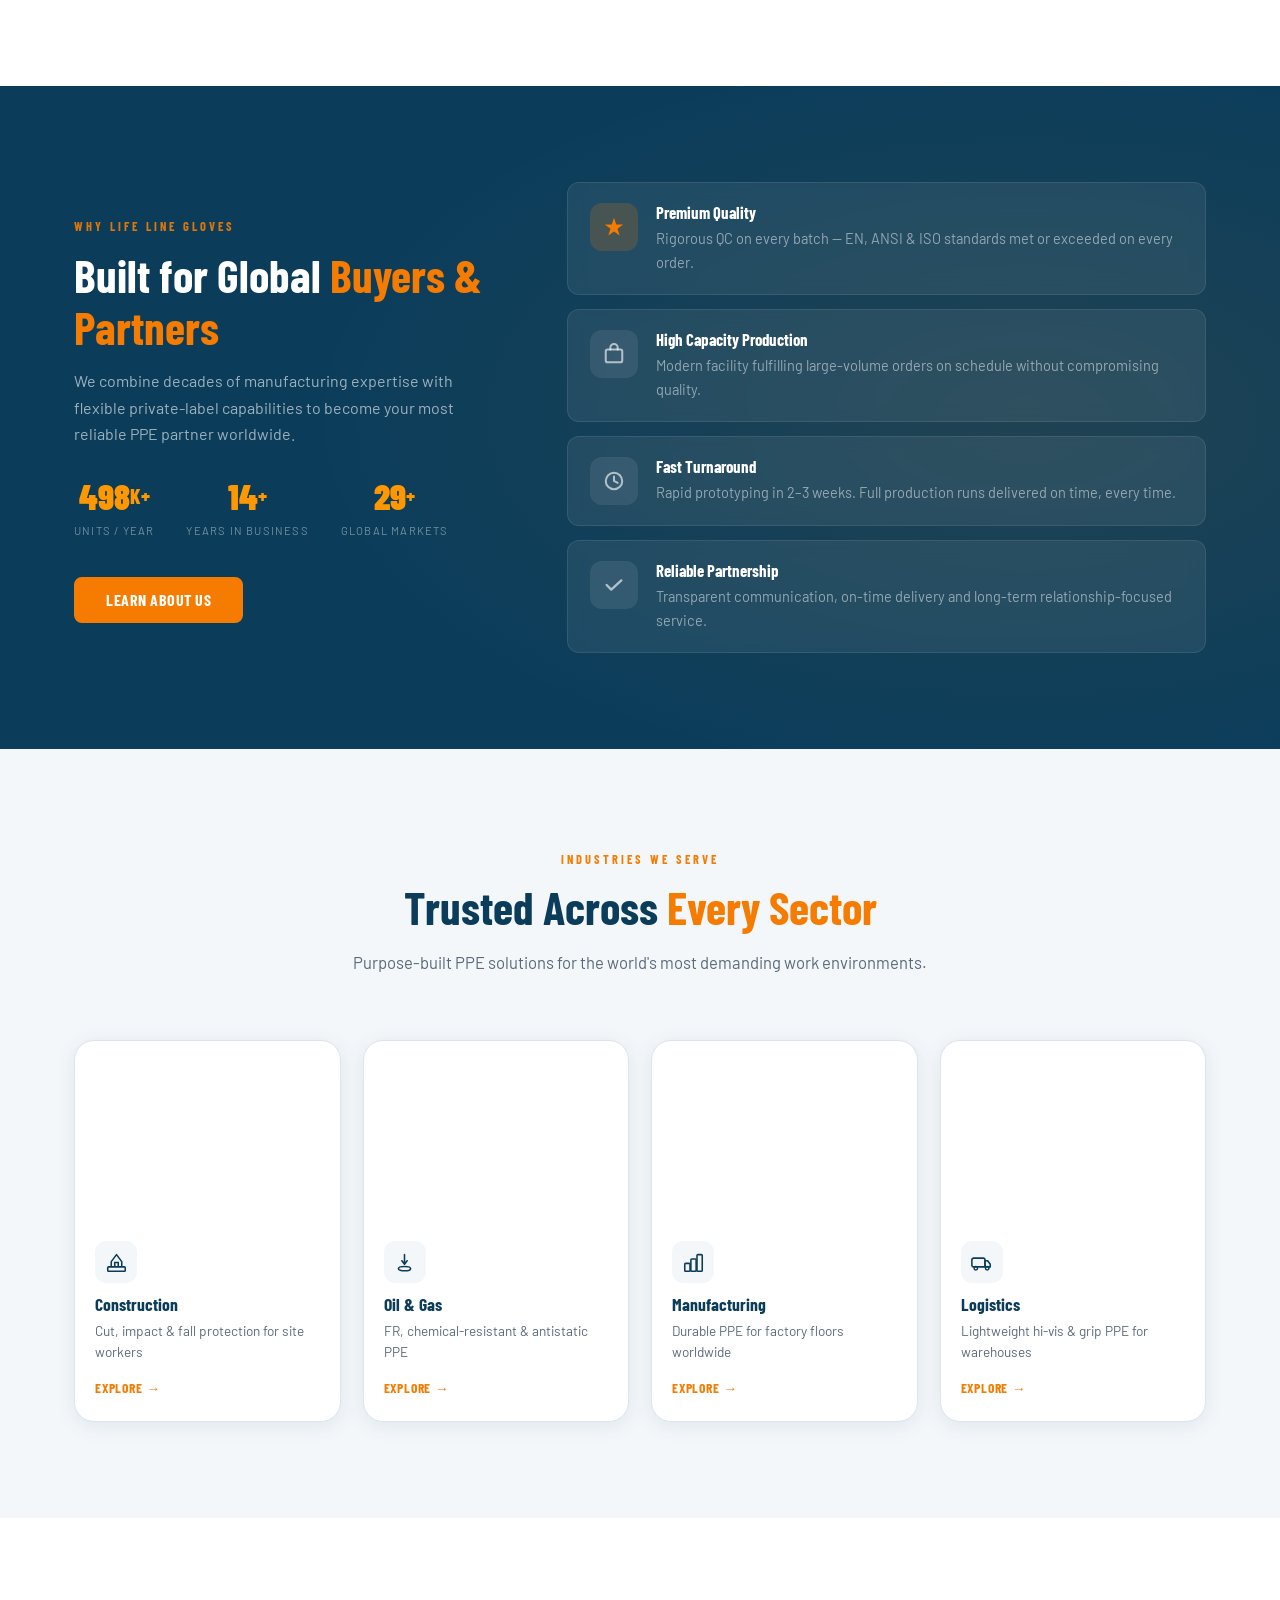
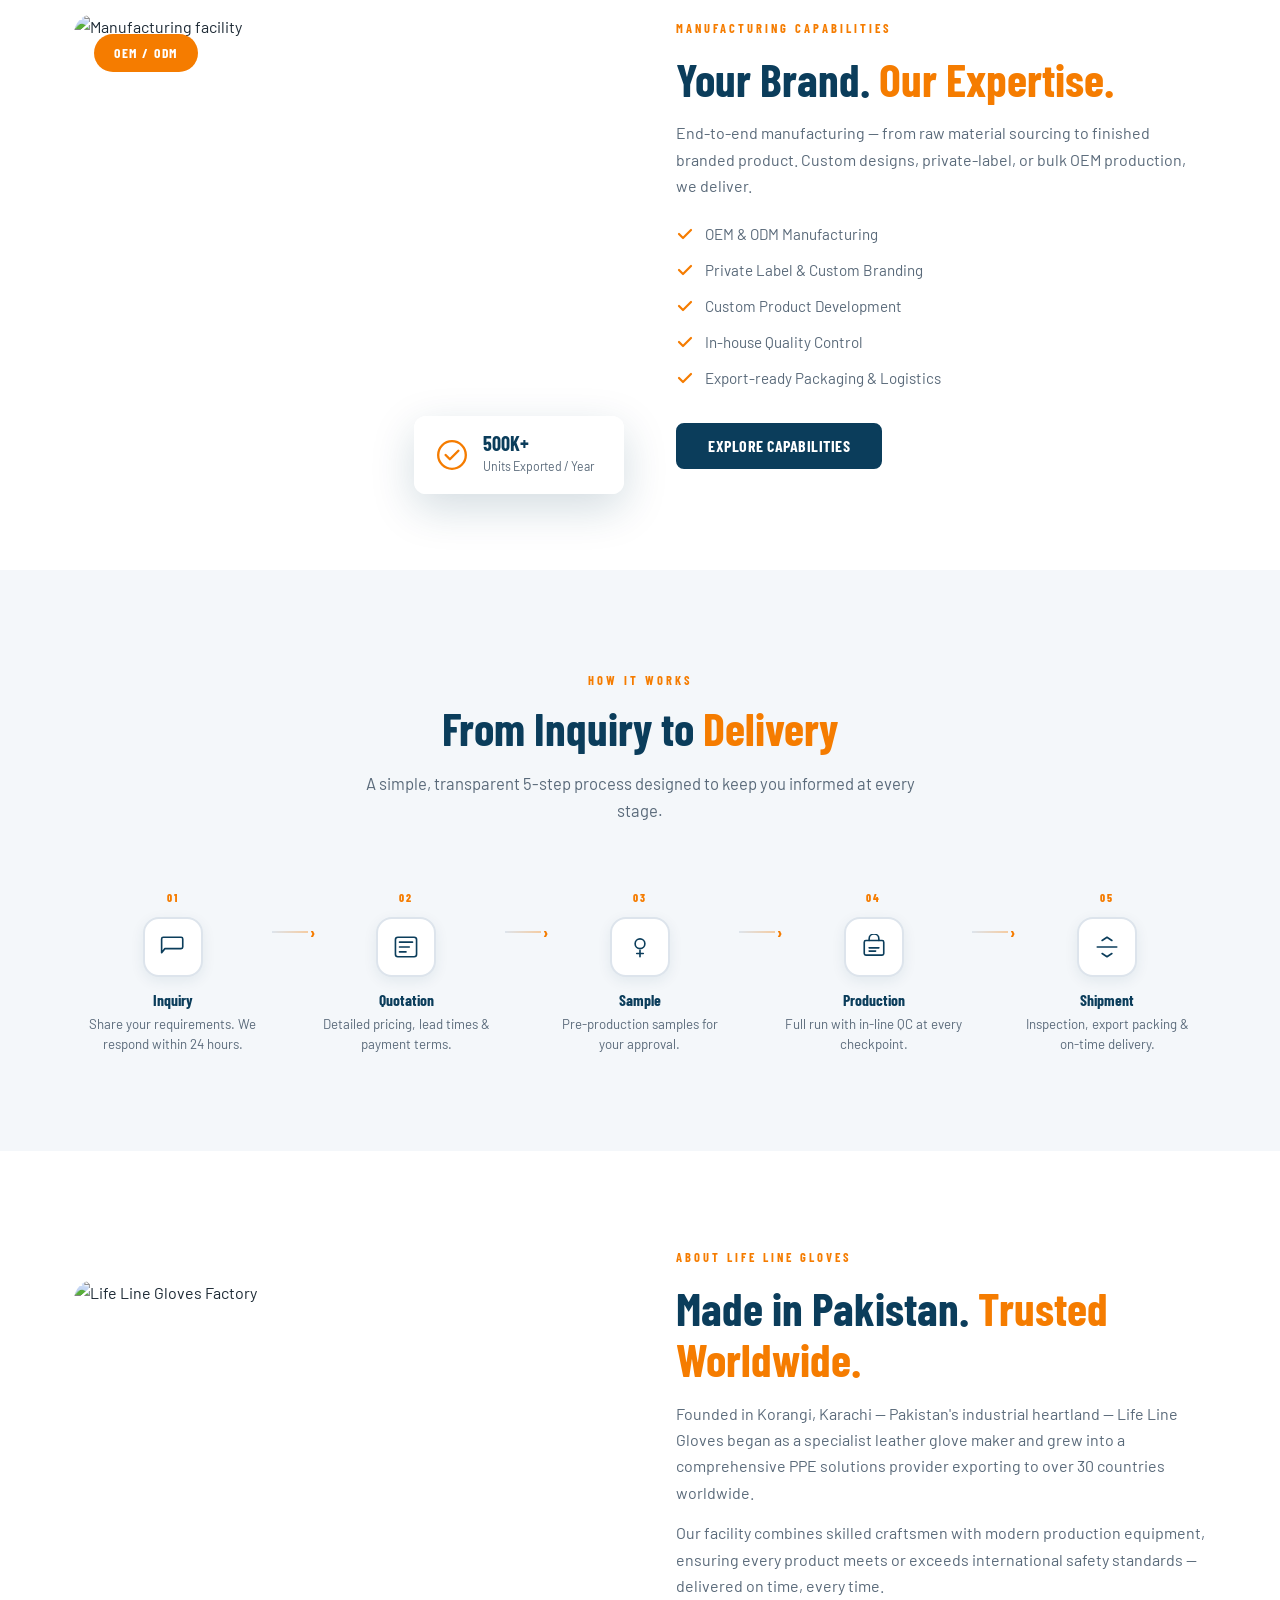
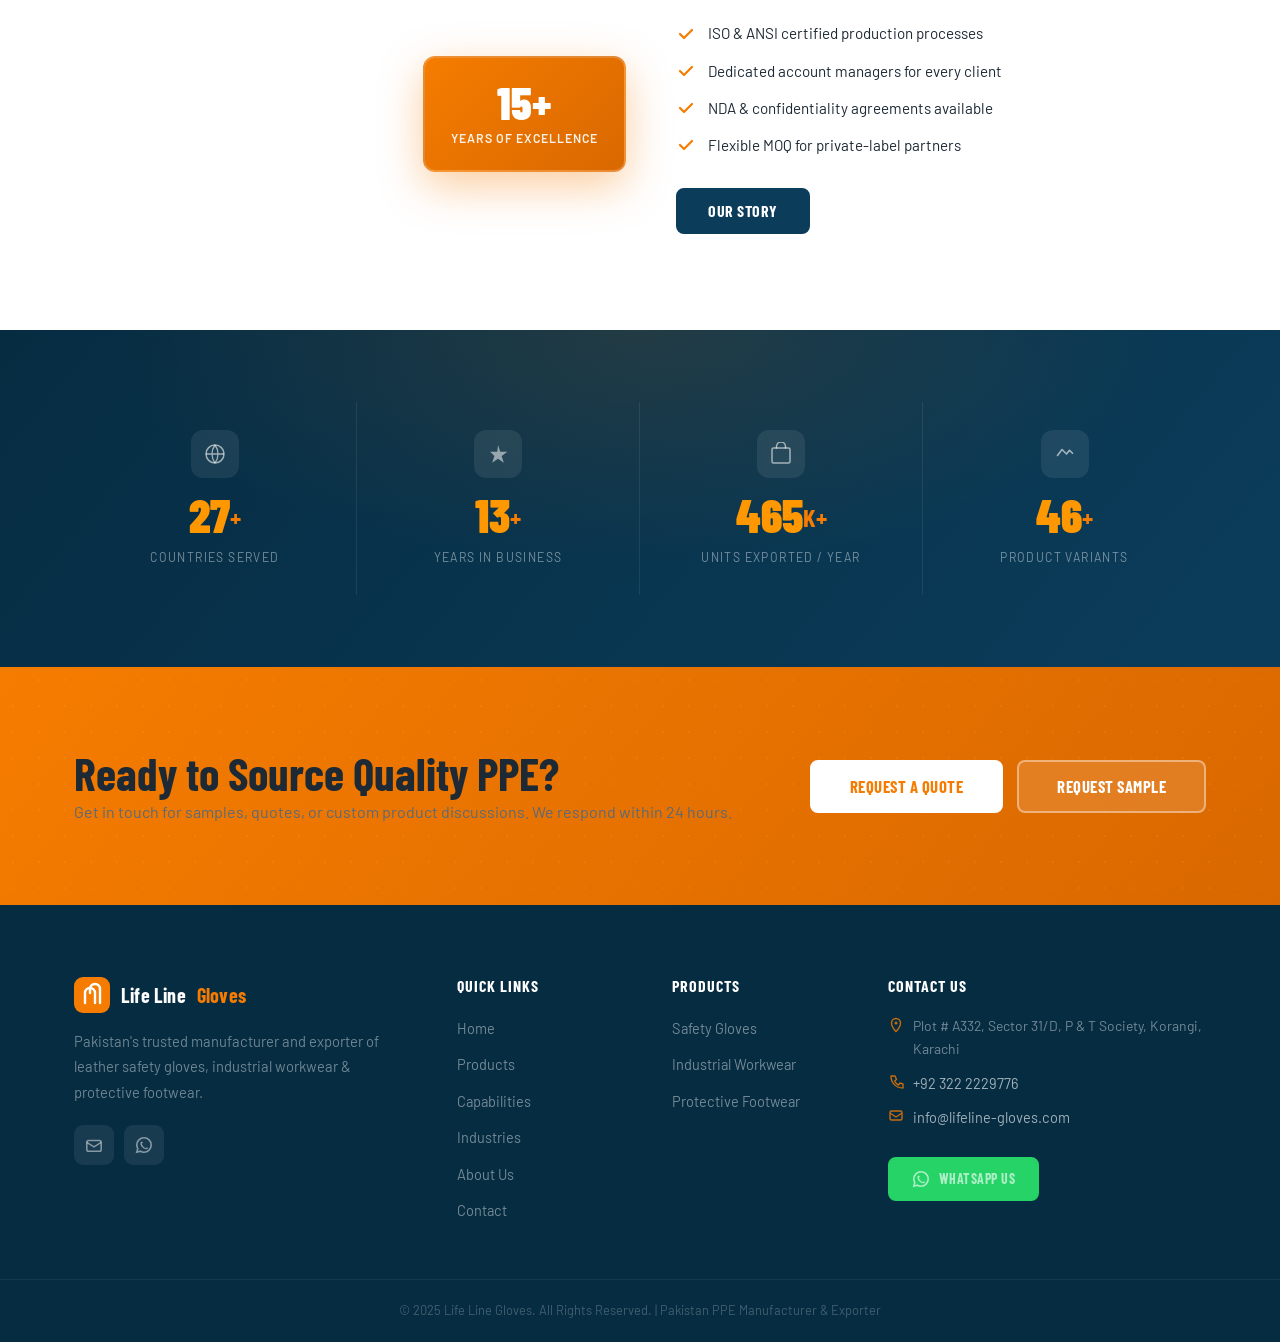
==== commit 643560dc: "commit" ====
--- a/index.html
+++ b/index.html
@@ -1,286 +1,459 @@
 <!DOCTYPE html>
 <html lang="en">
 <head>
-  <meta charset="UTF-8" />
-  <meta name="viewport" content="width=device-width, initial-scale=1.0" />
-  <title>Life Line Gloves – Leather Safety Gloves & PPE Manufacturer & Exporter</title>
-  <meta name="description" content="Life Line Gloves is a Pakistan-based manufacturer and exporter of leather safety gloves, industrial workwear, and protective footwear. OEM, ODM & private label solutions for global buyers." />
-  <meta name="keywords" content="leather safety gloves, PPE manufacturer Pakistan, industrial gloves exporter, workwear manufacturer, safety footwear, OEM gloves" />
-  <link rel="canonical" href="https://www.lifeline-gloves.com/" />
-  <link rel="stylesheet" href="css/style.css" />
-  <link rel="preconnect" href="https://fonts.googleapis.com" />
-  <link rel="preconnect" href="https://fonts.gstatic.com" crossorigin />
-  <link href="https://fonts.googleapis.com/css2?family=Barlow+Condensed:wght@400;600;700;800&family=Barlow:wght@300;400;500;600&display=swap" rel="stylesheet" />
+<meta charset="UTF-8"/>
+<meta name="viewport" content="width=device-width,initial-scale=1"/>
+<title>Life Line Gloves – Leather Safety Gloves & PPE Manufacturer | Pakistan</title>
+<meta name="description" content="Life Line Gloves — Pakistan's premier manufacturer and exporter of leather safety gloves, industrial workwear and protective footwear. OEM, ODM & private label solutions for global buyers."/>
+<meta name="keywords" content="leather safety gloves Pakistan, PPE manufacturer Karachi, OEM gloves exporter, industrial workwear, safety footwear"/>
+<link rel="stylesheet" href="css/style.css"/>
+<link rel="preconnect" href="https://fonts.googleapis.com"/>
+<link rel="preconnect" href="https://fonts.gstatic.com" crossorigin/>
+<link href="https://fonts.googleapis.com/css2?family=Barlow+Condensed:wght@400;600;700;800;900&family=Barlow:wght@300;400;500;600&display=swap" rel="stylesheet"/>
 </head>
 <body>
 
-  <!-- NAV -->
-  <header class="site-header" id="site-header">
-    <div class="container nav-container">
+<!-- HEADER -->
+<header class="site-header" id="hdr">
+  <div class="container nav-wrap">
+    <a href="index.html" class="logo">
+      <svg class="logo-icon" viewBox="0 0 36 36" fill="none"><rect width="36" height="36" rx="9" fill="#F57C00"/><path d="M11 26V16a5 5 0 0110 0v10M16 16v-4a5 5 0 0110 0v14" stroke="#fff" stroke-width="2.4" stroke-linecap="round"/></svg>
+      Life Line <strong>Gloves</strong>
+    </a>
+    <nav class="main-nav" id="nav">
+      <a href="index.html" class="nav-link active">Home</a>
+      <a href="products.html" class="nav-link">Products</a>
+      <a href="capabilities.html" class="nav-link">Capabilities</a>
+      <a href="industries.html" class="nav-link">Industries</a>
+      <a href="about.html" class="nav-link">About Us</a>
+      <a href="contact.html" class="nav-link">Contact</a>
+      <a href="contact.html" class="btn btn-accent nav-cta">Request Quote</a>
+    </nav>
+    <button class="hamburger" id="hbg" aria-label="Menu"><span></span><span></span><span></span></button>
+  </div>
+</header>
+
+<!-- ══════════════════════════════════════
+     HERO — Split layout
+     ══════════════════════════════════════ -->
+<section class="hero" id="home">
+  <div class="hero-bg"></div>
+  <div class="hero-overlay"></div>
+  <div class="hero-grid-pattern"></div>
+  <div class="orb orb-1"></div>
+  <div class="orb orb-2"></div>
+  <div class="orb orb-3"></div>
+
+  <div class="hero-container">
+    <!-- LEFT -->
+    <div class="hero-left">
+      <div class="hero-badge">
+        <svg viewBox="0 0 16 16" fill="currentColor"><path d="M8 0l2 6h6l-5 3.6 2 6L8 12l-5 3.6 2-6L0 6h6z"/></svg>
+        Pakistan's Premier PPE Manufacturer &amp; Exporter
+      </div>
+      <h1 class="hero-title">
+        Reliable Manufacturer<br/>of <span class="accent-text">Leather Safety</span><br/><span class="accent-text">Gloves</span> &amp; PPE
+      </h1>
+      <p class="hero-sub">From Karachi to the world — quality protective equipment built for demanding industries. OEM, ODM &amp; private-label solutions for global buyers.</p>
+      <div class="hero-btns">
+        <a href="contact.html" class="btn btn-accent btn-lg">
+          <svg viewBox="0 0 20 20" fill="none"><path d="M17 12H6l-4 4V5a1 1 0 011-1h13a1 1 0 011 1v6a1 1 0 01-1 1z" stroke="currentColor" stroke-width="1.9" stroke-linejoin="round"/></svg>
+          Request a Quote
+        </a>
+        <a href="products.html" class="btn btn-glass btn-lg">
+          <svg viewBox="0 0 20 20" fill="none"><path d="M3 3h14l-1.5 9H4.5L3 3zM8 17a1 1 0 100-2 1 1 0 000 2zM14 17a1 1 0 100-2 1 1 0 000 2z" stroke="currentColor" stroke-width="1.9" stroke-linejoin="round"/></svg>
+          View Products
+        </a>
+      </div>
+      <div class="hero-stats-bar">
+        <div class="hsb-item"><span class="hsb-num">15</span><span class="hsb-plus">+</span><span class="hsb-lbl">Years Exp.</span></div>
+        <div class="hsb-sep"></div>
+        <div class="hsb-item"><span class="hsb-num">50</span><span class="hsb-plus">+</span><span class="hsb-lbl">Products</span></div>
+        <div class="hsb-sep"></div>
+        <div class="hsb-item"><span class="hsb-num">30</span><span class="hsb-plus">+</span><span class="hsb-lbl">Countries</span></div>
+        <div class="hsb-sep"></div>
+        <div class="hsb-item"><span class="hsb-num">100</span><span class="hsb-plus">%</span><span class="hsb-lbl">QC Assured</span></div>
+      </div>
+      <div class="trust-chips">
+        <span class="chip"><svg viewBox="0 0 14 14" fill="none"><circle cx="7" cy="7" r="5.5" stroke="currentColor" stroke-width="1.4"/><path d="M4.5 7l2 2 3-3" stroke="currentColor" stroke-width="1.5" stroke-linecap="round"/></svg>EN ISO Certified</span>
+        <span class="chip"><svg viewBox="0 0 14 14" fill="none"><circle cx="7" cy="7" r="5.5" stroke="currentColor" stroke-width="1.4"/><path d="M4.5 7l2 2 3-3" stroke="currentColor" stroke-width="1.5" stroke-linecap="round"/></svg>ANSI Compliant</span>
+        <span class="chip"><svg viewBox="0 0 14 14" fill="none"><circle cx="7" cy="7" r="5.5" stroke="currentColor" stroke-width="1.4"/><path d="M4.5 7l2 2 3-3" stroke="currentColor" stroke-width="1.5" stroke-linecap="round"/></svg>Made in Pakistan</span>
+        <span class="chip"><svg viewBox="0 0 14 14" fill="none"><circle cx="7" cy="7" r="5.5" stroke="currentColor" stroke-width="1.4"/><path d="M4.5 7l2 2 3-3" stroke="currentColor" stroke-width="1.5" stroke-linecap="round"/></svg>OEM &amp; ODM</span>
+      </div>
+    </div>
+
+    <!-- RIGHT -->
+    <div class="hero-right">
+      <div class="hero-img-side">
+        <img class="hero-main-img" src="https://images.unsplash.com/photo-1572635196237-14b3f281503f?w=900&q=85" alt="Premium Leather Safety Gloves" loading="eager"/>
+        <div class="hfc hfc-1">
+          <div class="hfc-icon"><svg viewBox="0 0 24 24" fill="none"><path d="M12 2l3 9h9.5l-7.8 5.7 3 9L12 20.4l-7.7 5.3 3-9L1.5 11H11z" fill="currentColor"/></svg></div>
+          <div><span class="hfc-val">ISO 9001</span><span class="hfc-lbl">Quality Certified</span></div>
+        </div>
+        <div class="hfc hfc-2">
+          <div class="hfc-icon"><svg viewBox="0 0 24 24" fill="none"><circle cx="12" cy="12" r="9" stroke="currentColor" stroke-width="2.2"/><path d="M8 12l3 3 5-5" stroke="currentColor" stroke-width="2.2" stroke-linecap="round" stroke-linejoin="round"/></svg></div>
+          <div><span class="hfc-val">500K+</span><span class="hfc-lbl">Units / Year</span></div>
+        </div>
+      </div>
+    </div>
+  </div>
+
+  <a href="#products-sec" class="scroll-hint"><span>Scroll</span><div class="scroll-arr"></div></a>
+</section>
+
+<!-- ══════════════════════════════════════
+     PRODUCT OVERVIEW
+     ══════════════════════════════════════ -->
+<section class="section" id="products-sec">
+  <div class="container">
+    <div class="sec-head sr">
+      <p class="sec-tag">Our Products</p>
+      <h2 class="sec-title">Complete PPE Solutions <span class="accent-text">Under One Roof</span></h2>
+      <p class="sec-desc">A full range of personal protective equipment engineered to meet international safety standards.</p>
+    </div>
+    <div class="card-grid-3">
+      <a href="products.html#gloves" class="poc sr" style="--d:.05s">
+        <div class="poc-icon">
+          <svg viewBox="0 0 52 52" fill="none"><path d="M15 38V22a5 5 0 0110 0v7m0-7V17a5 5 0 0110 0v9m0-6a5 5 0 0110 0v16c0 8-7 13-15 13H21c-5 0-9-4-9-9V36" stroke="currentColor" stroke-width="2.6" stroke-linecap="round"/></svg>
+        </div>
+        <h3>Safety Gloves</h3>
+        <p>Leather, Driver, Mechanic, TPR, Cut-Resistant, Heat-Resistant, Welding, Chemical-Resistant, Winter &amp; Fabric</p>
+        <span class="poc-link">Browse Gloves <svg viewBox="0 0 16 16" fill="none"><path d="M3 8h10M9 4l4 4-4 4" stroke="currentColor" stroke-width="2" stroke-linecap="round" stroke-linejoin="round"/></svg></span>
+      </a>
+      <a href="products.html#workwear" class="poc sr" style="--d:.15s">
+        <div class="poc-icon">
+          <svg viewBox="0 0 52 52" fill="none"><path d="M19 13L8 20v22h36V20l-11-7M19 13h14M19 13v9l7 4 7-4V13" stroke="currentColor" stroke-width="2.6" stroke-linecap="round" stroke-linejoin="round"/></svg>
+        </div>
+        <h3>Industrial Workwear</h3>
+        <p>Coveralls, Flame-Resistant Clothing, Hi-Vis Vests, Jackets, Industrial Uniforms &amp; Protective Aprons</p>
+        <span class="poc-link">Browse Workwear <svg viewBox="0 0 16 16" fill="none"><path d="M3 8h10M9 4l4 4-4 4" stroke="currentColor" stroke-width="2" stroke-linecap="round" stroke-linejoin="round"/></svg></span>
+      </a>
+      <a href="products.html#footwear" class="poc sr" style="--d:.25s">
+        <div class="poc-icon">
+          <svg viewBox="0 0 52 52" fill="none"><path d="M9 35h34v4a3 3 0 01-3 3H12a3 3 0 01-3-3v-4zM9 35c0-8 4-16 12-21l8-5 4 8 8-4 5 22H9z" stroke="currentColor" stroke-width="2.6" stroke-linecap="round" stroke-linejoin="round"/></svg>
+        </div>
+        <h3>Protective Footwear</h3>
+        <p>Safety Shoes &amp; Industrial Boots for construction, oil &amp; gas, and heavy manufacturing environments</p>
+        <span class="poc-link">Browse Footwear <svg viewBox="0 0 16 16" fill="none"><path d="M3 8h10M9 4l4 4-4 4" stroke="currentColor" stroke-width="2" stroke-linecap="round" stroke-linejoin="round"/></svg></span>
+      </a>
+    </div>
+  </div>
+</section>
+
+<!-- ══════════════════════════════════════
+     WHY CHOOSE US
+     ══════════════════════════════════════ -->
+<section class="section why-sec">
+  <div class="container">
+    <div class="why-grid">
+      <div class="why-left sr-left">
+        <p class="sec-tag why-tag">Why Life Line Gloves</p>
+        <h2 class="sec-title why-title">Built for Global <span class="accent-text">Buyers &amp; Partners</span></h2>
+        <p class="why-desc">We combine decades of manufacturing expertise with flexible private-label capabilities to become your most reliable PPE partner worldwide.</p>
+        <div class="why-numbers">
+          <div class="wn-item">
+            <span class="wn-n js-count" data-target="500">0</span><span class="wn-suf">K+</span>
+            <span class="wn-l">Units / Year</span>
+          </div>
+          <div class="wn-item">
+            <span class="wn-n js-count" data-target="15">0</span><span class="wn-suf">+</span>
+            <span class="wn-l">Years in Business</span>
+          </div>
+          <div class="wn-item">
+            <span class="wn-n js-count" data-target="30">0</span><span class="wn-suf">+</span>
+            <span class="wn-l">Global Markets</span>
+          </div>
+        </div>
+        <a href="about.html" class="btn btn-accent">Learn About Us</a>
+      </div>
+      <div class="why-right">
+        <div class="feat-card sr" style="--d:.05s">
+          <div class="feat-iw acc"><svg viewBox="0 0 24 24" fill="currentColor"><path d="M12 2l2.4 7.4H22l-6.2 4.5 2.4 7.4L12 17l-6.2 4.3 2.4-7.4L2 9.4h7.6z"/></svg></div>
+          <div><h4>Premium Quality</h4><p>Rigorous QC on every batch — EN, ANSI &amp; ISO standards met or exceeded on every order.</p></div>
+        </div>
+        <div class="feat-card sr" style="--d:.13s">
+          <div class="feat-iw"><svg viewBox="0 0 24 24" fill="none"><rect x="3" y="7" width="18" height="14" rx="2" stroke="currentColor" stroke-width="2.2"/><path d="M8 7V5a4 4 0 018 0v2" stroke="currentColor" stroke-width="2.2" stroke-linecap="round"/></svg></div>
+          <div><h4>High Capacity Production</h4><p>Modern facility fulfilling large-volume orders on schedule without compromising quality.</p></div>
+        </div>
+        <div class="feat-card sr" style="--d:.21s">
+          <div class="feat-iw"><svg viewBox="0 0 24 24" fill="none"><circle cx="12" cy="12" r="9" stroke="currentColor" stroke-width="2.2"/><path d="M12 7v5l4 2" stroke="currentColor" stroke-width="2.2" stroke-linecap="round"/></svg></div>
+          <div><h4>Fast Turnaround</h4><p>Rapid prototyping in 2–3 weeks. Full production runs delivered on time, every time.</p></div>
+        </div>
+        <div class="feat-card sr" style="--d:.29s">
+          <div class="feat-iw"><svg viewBox="0 0 24 24" fill="none"><path d="M4 12l5 5L20 7" stroke="currentColor" stroke-width="2.6" stroke-linecap="round" stroke-linejoin="round"/></svg></div>
+          <div><h4>Reliable Partnership</h4><p>Transparent communication, on-time delivery and long-term relationship-focused service.</p></div>
+        </div>
+      </div>
+    </div>
+  </div>
+</section>
+
+<!-- ══════════════════════════════════════
+     INDUSTRIES
+     ══════════════════════════════════════ -->
+<section class="section bg-lt">
+  <div class="container">
+    <div class="sec-head sr">
+      <p class="sec-tag">Industries We Serve</p>
+      <h2 class="sec-title">Trusted Across <span class="accent-text">Every Sector</span></h2>
+      <p class="sec-desc">Purpose-built PPE solutions for the world's most demanding work environments.</p>
+    </div>
+    <div class="ind-cards">
+      <a href="industries.html#construction" class="ind-card sr" style="--d:.04s">
+        <div class="ind-card-img" style="background-image:url('https://images.unsplash.com/photo-1504307651254-35680f356dfd?w=600&q=80')"></div>
+        <div class="ind-card-body">
+          <div class="ind-card-icon"><svg viewBox="0 0 24 24" fill="none"><rect x="2" y="17" width="20" height="5" rx="1" stroke="currentColor" stroke-width="1.8"/><path d="M6 17V11l6-8 6 8v6" stroke="currentColor" stroke-width="1.8" stroke-linejoin="round"/><path d="M10 17v-5h4v5" stroke="currentColor" stroke-width="1.8"/></svg></div>
+          <h4>Construction</h4>
+          <p>Cut, impact &amp; fall protection for site workers</p>
+          <span class="ind-card-link">Explore →</span>
+        </div>
+      </a>
+      <a href="industries.html#oil-gas" class="ind-card sr" style="--d:.12s">
+        <div class="ind-card-img" style="background-image:url('https://images.unsplash.com/photo-1518709268805-4e9042af9f23?w=600&q=80')"></div>
+        <div class="ind-card-body">
+          <div class="ind-card-icon"><svg viewBox="0 0 24 24" fill="none"><path d="M12 3v10M9 10l3 4 3-4" stroke="currentColor" stroke-width="1.8" stroke-linecap="round" stroke-linejoin="round"/><ellipse cx="12" cy="19" rx="7" ry="2.5" stroke="currentColor" stroke-width="1.8"/></svg></div>
+          <h4>Oil &amp; Gas</h4>
+          <p>FR, chemical-resistant &amp; antistatic PPE</p>
+          <span class="ind-card-link">Explore →</span>
+        </div>
+      </a>
+      <a href="industries.html#manufacturing" class="ind-card sr" style="--d:.20s">
+        <div class="ind-card-img" style="background-image:url('https://images.unsplash.com/photo-1565814329452-e1efa11c5b89?w=600&q=80')"></div>
+        <div class="ind-card-body">
+          <div class="ind-card-icon"><svg viewBox="0 0 24 24" fill="none"><rect x="2" y="13" width="6" height="9" rx="1" stroke="currentColor" stroke-width="1.8"/><rect x="9" y="8" width="6" height="14" rx="1" stroke="currentColor" stroke-width="1.8"/><rect x="16" y="3" width="6" height="19" rx="1" stroke="currentColor" stroke-width="1.8"/></svg></div>
+          <h4>Manufacturing</h4>
+          <p>Durable PPE for factory floors worldwide</p>
+          <span class="ind-card-link">Explore →</span>
+        </div>
+      </a>
+      <a href="industries.html#logistics" class="ind-card sr" style="--d:.28s">
+        <div class="ind-card-img" style="background-image:url('https://images.unsplash.com/photo-1586528116311-ad8dd3c8310d?w=600&q=80')"></div>
+        <div class="ind-card-body">
+          <div class="ind-card-icon"><svg viewBox="0 0 24 24" fill="none"><rect x="1" y="7" width="15" height="10" rx="2" stroke="currentColor" stroke-width="1.8"/><path d="M16 10h3l3 4v3h-6V10z" stroke="currentColor" stroke-width="1.8" stroke-linejoin="round"/><circle cx="5.5" cy="18.5" r="2" stroke="currentColor" stroke-width="1.7"/><circle cx="18.5" cy="18.5" r="2" stroke="currentColor" stroke-width="1.7"/></svg></div>
+          <h4>Logistics</h4>
+          <p>Lightweight hi-vis &amp; grip PPE for warehouses</p>
+          <span class="ind-card-link">Explore →</span>
+        </div>
+      </a>
+    </div>
+  </div>
+</section>
+
+<!-- ══════════════════════════════════════
+     CAPABILITIES TEASER
+     ══════════════════════════════════════ -->
+<section class="section">
+  <div class="container">
+    <div class="cap-grid">
+      <div class="cap-img-side sr-left">
+        <div class="cap-img-wrap">
+          <span class="cap-pill">OEM / ODM</span>
+          <img src="https://images.unsplash.com/photo-1581091226825-a6a2a5aee158?w=800&q=80" alt="Manufacturing facility" loading="lazy"/>
+          <div class="cap-float-card">
+            <svg viewBox="0 0 32 32" fill="none"><circle cx="16" cy="16" r="13" stroke="#F57C00" stroke-width="2.2"/><path d="M10 16l4 4 8-8" stroke="#F57C00" stroke-width="2.3" stroke-linecap="round" stroke-linejoin="round"/></svg>
+            <div><strong>500K+</strong><span>Units Exported / Year</span></div>
+          </div>
+        </div>
+      </div>
+      <div class="cap-text-side sr-right" style="--d:.12s">
+        <p class="sec-tag">Manufacturing Capabilities</p>
+        <h2 class="sec-title">Your Brand. <span class="accent-text">Our Expertise.</span></h2>
+        <p>End-to-end manufacturing — from raw material sourcing to finished branded product. Custom designs, private-label, or bulk OEM production, we deliver.</p>
+        <ul class="cap-list">
+          <li><svg viewBox="0 0 18 18" fill="none"><path d="M3 9l4 4 8-8" stroke="#F57C00" stroke-width="2.2" stroke-linecap="round" stroke-linejoin="round"/></svg>OEM &amp; ODM Manufacturing</li>
+          <li><svg viewBox="0 0 18 18" fill="none"><path d="M3 9l4 4 8-8" stroke="#F57C00" stroke-width="2.2" stroke-linecap="round" stroke-linejoin="round"/></svg>Private Label &amp; Custom Branding</li>
+          <li><svg viewBox="0 0 18 18" fill="none"><path d="M3 9l4 4 8-8" stroke="#F57C00" stroke-width="2.2" stroke-linecap="round" stroke-linejoin="round"/></svg>Custom Product Development</li>
+          <li><svg viewBox="0 0 18 18" fill="none"><path d="M3 9l4 4 8-8" stroke="#F57C00" stroke-width="2.2" stroke-linecap="round" stroke-linejoin="round"/></svg>In-house Quality Control</li>
+          <li><svg viewBox="0 0 18 18" fill="none"><path d="M3 9l4 4 8-8" stroke="#F57C00" stroke-width="2.2" stroke-linecap="round" stroke-linejoin="round"/></svg>Export-ready Packaging &amp; Logistics</li>
+        </ul>
+        <a href="capabilities.html" class="btn btn-primary">Explore Capabilities</a>
+      </div>
+    </div>
+  </div>
+</section>
+
+<!-- ══════════════════════════════════════
+     PROCESS STEPS
+     ══════════════════════════════════════ -->
+<section class="section bg-lt">
+  <div class="container">
+    <div class="sec-head sr">
+      <p class="sec-tag">How It Works</p>
+      <h2 class="sec-title">From Inquiry to <span class="accent-text">Delivery</span></h2>
+      <p class="sec-desc">A simple, transparent 5-step process designed to keep you informed at every stage.</p>
+    </div>
+    <div class="steps-row">
+      <div class="step sr" style="--d:.00s">
+        <div class="step-num">01</div>
+        <div class="step-icon"><svg viewBox="0 0 32 32" fill="none"><path d="M26 18H6l-4 5V6a2 2 0 012-2h22a2 2 0 012 2v10a2 2 0 01-2 2z" stroke="currentColor" stroke-width="2" stroke-linejoin="round"/></svg></div>
+        <h4>Inquiry</h4>
+        <p>Share your requirements. We respond within 24 hours.</p>
+      </div>
+      <div class="step-line"></div>
+      <div class="step sr" style="--d:.10s">
+        <div class="step-num">02</div>
+        <div class="step-icon"><svg viewBox="0 0 32 32" fill="none"><rect x="3" y="4" width="26" height="24" rx="3" stroke="currentColor" stroke-width="2"/><path d="M8 10h16M8 16h12M8 22h8" stroke="currentColor" stroke-width="2" stroke-linecap="round"/></svg></div>
+        <h4>Quotation</h4>
+        <p>Detailed pricing, lead times &amp; payment terms.</p>
+      </div>
+      <div class="step-line"></div>
+      <div class="step sr" style="--d:.20s">
+        <div class="step-num">03</div>
+        <div class="step-icon"><svg viewBox="0 0 32 32" fill="none"><circle cx="16" cy="12" r="6" stroke="currentColor" stroke-width="2"/><path d="M16 20v8M12 24h8" stroke="currentColor" stroke-width="2" stroke-linecap="round"/></svg></div>
+        <h4>Sample</h4>
+        <p>Pre-production samples for your approval.</p>
+      </div>
+      <div class="step-line"></div>
+      <div class="step sr" style="--d:.30s">
+        <div class="step-num">04</div>
+        <div class="step-icon"><svg viewBox="0 0 32 32" fill="none"><rect x="4" y="8" width="24" height="18" rx="2" stroke="currentColor" stroke-width="2"/><path d="M10 8V6a6 6 0 0112 0v2" stroke="currentColor" stroke-width="2" stroke-linecap="round"/><path d="M10 17h12M10 21h8" stroke="currentColor" stroke-width="2" stroke-linecap="round"/></svg></div>
+        <h4>Production</h4>
+        <p>Full run with in-line QC at every checkpoint.</p>
+      </div>
+      <div class="step-line"></div>
+      <div class="step sr" style="--d:.40s">
+        <div class="step-num">05</div>
+        <div class="step-icon"><svg viewBox="0 0 32 32" fill="none"><path d="M4 16h24M10 8l6-4 6 4M10 24l6 4 6-4" stroke="currentColor" stroke-width="2" stroke-linecap="round" stroke-linejoin="round"/></svg></div>
+        <h4>Shipment</h4>
+        <p>Inspection, export packing &amp; on-time delivery.</p>
+      </div>
+    </div>
+  </div>
+</section>
+
+<!-- ══════════════════════════════════════
+     ABOUT TEASER
+     ══════════════════════════════════════ -->
+<section class="section">
+  <div class="container">
+    <div class="at-grid">
+      <div class="at-img sr-left">
+        <img src="https://images.unsplash.com/photo-1557804506-669a67965ba0?w=800&q=80" alt="Life Line Gloves Factory" loading="lazy"/>
+        <div class="at-badge">
+          <strong>15+</strong>
+          <span>Years of Excellence</span>
+        </div>
+      </div>
+      <div class="at-text sr-right" style="--d:.12s">
+        <p class="sec-tag">About Life Line Gloves</p>
+        <h2 class="sec-title">Made in Pakistan. <span class="accent-text">Trusted Worldwide.</span></h2>
+        <p>Founded in Korangi, Karachi — Pakistan's industrial heartland — Life Line Gloves began as a specialist leather glove maker and grew into a comprehensive PPE solutions provider exporting to over 30 countries worldwide.</p>
+        <p>Our facility combines skilled craftsmen with modern production equipment, ensuring every product meets or exceeds international safety standards — delivered on time, every time.</p>
+        <div class="at-pts">
+          <div class="at-pt"><svg viewBox="0 0 20 20" fill="none"><path d="M4 10l4 4 8-8" stroke="#F57C00" stroke-width="2.2" stroke-linecap="round" stroke-linejoin="round"/></svg><span>ISO &amp; ANSI certified production processes</span></div>
+          <div class="at-pt"><svg viewBox="0 0 20 20" fill="none"><path d="M4 10l4 4 8-8" stroke="#F57C00" stroke-width="2.2" stroke-linecap="round" stroke-linejoin="round"/></svg><span>Dedicated account managers for every client</span></div>
+          <div class="at-pt"><svg viewBox="0 0 20 20" fill="none"><path d="M4 10l4 4 8-8" stroke="#F57C00" stroke-width="2.2" stroke-linecap="round" stroke-linejoin="round"/></svg><span>NDA &amp; confidentiality agreements available</span></div>
+          <div class="at-pt"><svg viewBox="0 0 20 20" fill="none"><path d="M4 10l4 4 8-8" stroke="#F57C00" stroke-width="2.2" stroke-linecap="round" stroke-linejoin="round"/></svg><span>Flexible MOQ for private-label partners</span></div>
+        </div>
+        <a href="about.html" class="btn btn-primary">Our Story</a>
+      </div>
+    </div>
+  </div>
+</section>
+
+<!-- ══════════════════════════════════════
+     GLOBAL STATS BAND
+     ══════════════════════════════════════ -->
+<div class="stats-band">
+  <div class="container">
+    <div class="sb-grid">
+      <div class="sb-item sr" style="--d:.03s">
+        <div class="sb-icon"><svg viewBox="0 0 32 32" fill="none"><circle cx="16" cy="16" r="12" stroke="currentColor" stroke-width="2"/><path d="M4 16h24M16 4a20 20 0 010 24M16 4a20 20 0 000 24" stroke="currentColor" stroke-width="1.8"/></svg></div>
+        <span class="sb-num js-count" data-target="30">0</span><span class="sb-suf">+</span>
+        <span class="sb-lbl">Countries Served</span>
+      </div>
+      <div class="sb-item sr" style="--d:.11s">
+        <div class="sb-icon"><svg viewBox="0 0 32 32" fill="none"><path d="M16 4l3 9h9.5l-7.7 5.6 3 9L16 22.4l-7.8 5.2 3-9L5.5 13H15z" fill="currentColor" opacity=".9"/></svg></div>
+        <span class="sb-num js-count" data-target="15">0</span><span class="sb-suf">+</span>
+        <span class="sb-lbl">Years in Business</span>
+      </div>
+      <div class="sb-item sr" style="--d:.19s">
+        <div class="sb-icon"><svg viewBox="0 0 32 32" fill="none"><rect x="4" y="8" width="24" height="20" rx="2" stroke="currentColor" stroke-width="2"/><path d="M10 8V6a6 6 0 0112 0v2" stroke="currentColor" stroke-width="2" stroke-linecap="round"/></svg></div>
+        <span class="sb-num js-count" data-target="500">0</span><span class="sb-suf">K+</span>
+        <span class="sb-lbl">Units Exported / Year</span>
+      </div>
+      <div class="sb-item sr" style="--d:.27s">
+        <div class="sb-icon"><svg viewBox="0 0 32 32" fill="none"><path d="M6 18l6-8 6 6 4-5 4 4" stroke="currentColor" stroke-width="2.2" stroke-linecap="round" stroke-linejoin="round"/></svg></div>
+        <span class="sb-num js-count" data-target="50">0</span><span class="sb-suf">+</span>
+        <span class="sb-lbl">Product Variants</span>
+      </div>
+    </div>
+  </div>
+</div>
+
+<!-- ══════════════════════════════════════
+     CTA BANNER
+     ══════════════════════════════════════ -->
+<section class="cta-banner">
+  <div class="container cta-inner sr">
+    <div>
+      <h2>Ready to Source Quality PPE?</h2>
+      <p>Get in touch for samples, quotes, or custom product discussions. We respond within 24 hours.</p>
+    </div>
+    <div class="cta-btns">
+      <a href="contact.html" class="btn btn-white btn-lg">Request a Quote</a>
+      <a href="contact.html" class="btn btn-glass btn-lg">Request Sample</a>
+    </div>
+  </div>
+</section>
+
+<!-- ══════════════════════════════════════
+     FOOTER
+     ══════════════════════════════════════ -->
+<footer class="site-footer">
+  <div class="container footer-grid">
+    <div class="fbrand">
       <a href="index.html" class="logo">
-        <span class="logo-icon">&#9632;</span>
-        <span class="logo-text">Life Line <strong>Gloves</strong></span>
-      </a>
-      <nav class="main-nav" id="main-nav">
-        <a href="index.html" class="nav-link active">Home</a>
-        <a href="products.html" class="nav-link">Products</a>
-        <a href="capabilities.html" class="nav-link">Capabilities</a>
-        <a href="industries.html" class="nav-link">Industries</a>
-        <a href="about.html" class="nav-link">About Us</a>
-        <a href="contact.html" class="nav-link">Contact</a>
-        <a href="contact.html" class="btn btn-accent nav-cta">Request Quote</a>
-      </nav>
-      <button class="hamburger" id="hamburger" aria-label="Toggle menu">
-        <span></span><span></span><span></span>
-      </button>
-    </div>
-  </header>
-
-  <!-- HERO -->
-  <section class="hero">
-    <div class="hero-bg">
-      <div class="hero-overlay"></div>
-      <div class="hero-pattern"></div>
-    </div>
-    <div class="container hero-content">
-      <div class="hero-badge reveal">Pakistan's Premier PPE Manufacturer & Exporter</div>
-      <h1 class="hero-title reveal delay-1">
-        Reliable Manufacturer of<br/>
-        <span class="accent-text">Leather Safety Gloves</span><br/>
-        &amp; PPE
-      </h1>
-      <p class="hero-subtitle reveal delay-2">From Karachi to the world — quality protective equipment built for demanding industries. OEM, ODM &amp; private-label solutions for global buyers.</p>
-      <div class="hero-actions reveal delay-3">
-        <a href="contact.html" class="btn btn-accent btn-lg">Request a Quote</a>
-        <a href="products.html" class="btn btn-outline-white btn-lg">View Products</a>
-      </div>
-      <div class="hero-stats reveal delay-4">
-        <div class="stat">
-          <span class="stat-num">15+</span>
-          <span class="stat-label">Years Experience</span>
-        </div>
-        <div class="stat-divider"></div>
-        <div class="stat">
-          <span class="stat-num">50+</span>
-          <span class="stat-label">Product Types</span>
-        </div>
-        <div class="stat-divider"></div>
-        <div class="stat">
-          <span class="stat-num">30+</span>
-          <span class="stat-label">Countries Served</span>
-        </div>
-        <div class="stat-divider"></div>
-        <div class="stat">
-          <span class="stat-num">100%</span>
-          <span class="stat-label">Quality Assured</span>
-        </div>
-      </div>
-    </div>
-    <a href="#products-overview" class="hero-scroll-hint">
-      <span>Explore</span>
-      <div class="scroll-arrow"></div>
-    </a>
-  </section>
-
-  <!-- PRODUCT OVERVIEW -->
-  <section class="section products-overview" id="products-overview">
+        <svg class="logo-icon" viewBox="0 0 36 36" fill="none"><rect width="36" height="36" rx="9" fill="#F57C00"/><path d="M11 26V16a5 5 0 0110 0v10M16 16v-4a5 5 0 0110 0v14" stroke="#fff" stroke-width="2.4" stroke-linecap="round"/></svg>
+        Life Line <strong>Gloves</strong>
+      </a>
+      <p>Pakistan's trusted manufacturer and exporter of leather safety gloves, industrial workwear &amp; protective footwear.</p>
+      <div class="social-row">
+        <a href="mailto:info@lifeline-gloves.com" class="soc" aria-label="Email"><svg viewBox="0 0 20 20" fill="none"><rect x="2" y="5" width="16" height="12" rx="2" stroke="currentColor" stroke-width="1.7"/><path d="M2 7l8 5 8-5" stroke="currentColor" stroke-width="1.7"/></svg></a>
+        <a href="https://wa.me/923222229776" class="soc" aria-label="WhatsApp" target="_blank"><svg viewBox="0 0 20 20" fill="none"><path d="M10 2a8 8 0 018 8 8 8 0 01-8 8 7.9 7.9 0 01-4-1.1L2 18l1.1-4A7.9 7.9 0 012 10a8 8 0 018-8z" stroke="currentColor" stroke-width="1.8"/><path d="M7.5 9c.4 1 1.2 2.1 2 2.9.9.8 1.8 1.4 2.8 1.6l.8-1.1 1.6.8c-.3 1.1-1.3 1.4-2.2 1.4C9.4 14.6 6 11 6 8.5c0-.9.3-2 1.4-2.3l1.5.7L7.5 9z" fill="currentColor"/></svg></a>
+      </div>
+    </div>
+    <div class="fcol">
+      <h5>Quick Links</h5>
+      <ul>
+        <li><a href="index.html">Home</a></li>
+        <li><a href="products.html">Products</a></li>
+        <li><a href="capabilities.html">Capabilities</a></li>
+        <li><a href="industries.html">Industries</a></li>
+        <li><a href="about.html">About Us</a></li>
+        <li><a href="contact.html">Contact</a></li>
+      </ul>
+    </div>
+    <div class="fcol">
+      <h5>Products</h5>
+      <ul>
+        <li><a href="products.html#gloves">Safety Gloves</a></li>
+        <li><a href="products.html#workwear">Industrial Workwear</a></li>
+        <li><a href="products.html#footwear">Protective Footwear</a></li>
+      </ul>
+    </div>
+    <div class="fcol fcontact">
+      <h5>Contact Us</h5>
+      <p><svg viewBox="0 0 16 16" fill="none"><path d="M8 1.5C5.5 1.5 3.5 3.5 3.5 6c0 4 4.5 8.5 4.5 8.5S12.5 10 12.5 6c0-2.5-2-4.5-4.5-4.5z" stroke="currentColor" stroke-width="1.4"/><circle cx="8" cy="6" r="1.5" fill="currentColor"/></svg>Plot # A332, Sector 31/D, P &amp; T Society, Korangi, Karachi</p>
+      <p><svg viewBox="0 0 16 16" fill="none"><path d="M3 3h4l1.5 3.5-2 1.5a9 9 0 004 4l1.5-2L15 11v4c-7 0-12-5-12-12z" stroke="currentColor" stroke-width="1.4" stroke-linejoin="round"/></svg><a href="tel:+923222229776">+92 322 2229776</a></p>
+      <p><svg viewBox="0 0 16 16" fill="none"><rect x="2" y="4" width="12" height="9" rx="1.5" stroke="currentColor" stroke-width="1.4"/><path d="M2 6l6 4 6-4" stroke="currentColor" stroke-width="1.4"/></svg><a href="mailto:info@lifeline-gloves.com">info@lifeline-gloves.com</a></p>
+      <a href="https://wa.me/923222229776" class="btn btn-wa" target="_blank">
+        <svg viewBox="0 0 20 20" fill="none"><path d="M10 2a8 8 0 018 8 8 8 0 01-8 8 7.9 7.9 0 01-4-1.1L2 18l1.1-4A7.9 7.9 0 012 10a8 8 0 018-8z" stroke="currentColor" stroke-width="1.8"/><path d="M7.5 9c.4 1 1.2 2.1 2 2.9.9.8 1.8 1.4 2.8 1.6l.8-1.1 1.6.8c-.3 1.1-1.3 1.4-2.2 1.4C9.4 14.6 6 11 6 8.5c0-.9.3-2 1.4-2.3l1.5.7L7.5 9z" fill="currentColor"/></svg>
+        WhatsApp Us
+      </a>
+    </div>
+  </div>
+  <div class="foot-bot">
     <div class="container">
-      <div class="section-header reveal">
-        <p class="section-tag">Our Products</p>
-        <h2 class="section-title">Complete PPE Solutions<br/><span class="accent-text">Under One Roof</span></h2>
-        <p class="section-desc">We manufacture a full range of personal protective equipment engineered to meet international safety standards.</p>
-      </div>
-      <div class="product-cards-grid">
-        <a href="products.html#gloves" class="product-card reveal delay-1">
-          <div class="product-card-icon">
-            <svg viewBox="0 0 80 80" fill="none" xmlns="http://www.w3.org/2000/svg"><path d="M20 55V30a5 5 0 0110 0v10m0-10V22a5 5 0 0110 0v13m0-8a5 5 0 0110 0v13m0-5a5 5 0 0110 0v18c0 11-8 18-20 18H32c-7 0-12-5-12-12v-8" stroke="currentColor" stroke-width="3" stroke-linecap="round"/></svg>
-          </div>
-          <h3>Safety Gloves</h3>
-          <p>Leather, Driver, Mechanic, TPR, Cut-Resistant, Heat-Resistant, Welding, Chemical-Resistant & more</p>
-          <span class="card-link">Browse Gloves <span class="arrow">→</span></span>
-        </a>
-        <a href="products.html#workwear" class="product-card reveal delay-2">
-          <div class="product-card-icon">
-            <svg viewBox="0 0 80 80" fill="none" xmlns="http://www.w3.org/2000/svg"><path d="M28 20l-12 8v32h48V28l-12-8M28 20h24M28 20v12l12 6 12-6V20" stroke="currentColor" stroke-width="3" stroke-linecap="round" stroke-linejoin="round"/></svg>
-          </div>
-          <h3>Industrial Workwear</h3>
-          <p>Coveralls, Flame-Resistant Clothing, Hi-Vis Vests, Jackets, Uniforms &amp; Aprons</p>
-          <span class="card-link">Browse Workwear <span class="arrow">→</span></span>
-        </a>
-        <a href="products.html#footwear" class="product-card reveal delay-3">
-          <div class="product-card-icon">
-            <svg viewBox="0 0 80 80" fill="none" xmlns="http://www.w3.org/2000/svg"><path d="M15 50h50v5a5 5 0 01-5 5H20a5 5 0 01-5-5v-5zM15 50c0-10 5-20 15-28l10-7 5 10 10-5 5 30H15z" stroke="currentColor" stroke-width="3" stroke-linecap="round" stroke-linejoin="round"/></svg>
-          </div>
-          <h3>Protective Footwear</h3>
-          <p>Safety Shoes &amp; Industrial Boots built for construction, oil &amp; gas, and manufacturing environments</p>
-          <span class="card-link">Browse Footwear <span class="arrow">→</span></span>
-        </a>
-      </div>
-    </div>
-  </section>
-
-  <!-- WHY CHOOSE US -->
-  <section class="section why-us">
-    <div class="container">
-      <div class="why-us-inner">
-        <div class="why-us-text reveal">
-          <p class="section-tag">Why Life Line Gloves</p>
-          <h2 class="section-title">Built for Global<br/><span class="accent-text">Buyers & Partners</span></h2>
-          <p class="section-desc">We combine decades of manufacturing expertise with flexible private-label capabilities to become your most reliable PPE partner.</p>
-          <a href="about.html" class="btn btn-primary mt-4">Learn About Us</a>
-        </div>
-        <div class="why-us-features">
-          <div class="feature-item reveal delay-1">
-            <div class="feature-icon accent">
-              <svg viewBox="0 0 40 40" fill="none"><path d="M20 5l3.5 10.5H34l-8.5 6.5 3.5 10.5L20 27l-9 5.5 3.5-10.5L6 15.5h10.5L20 5z" fill="currentColor"/></svg>
-            </div>
-            <div>
-              <h4>Premium Quality</h4>
-              <p>Every product undergoes rigorous QC checks to meet international EN, ANSI &amp; ISO standards.</p>
-            </div>
-          </div>
-          <div class="feature-item reveal delay-2">
-            <div class="feature-icon">
-              <svg viewBox="0 0 40 40" fill="none"><rect x="5" y="10" width="30" height="22" rx="3" stroke="currentColor" stroke-width="2.5"/><path d="M13 10V7a7 7 0 0114 0v3" stroke="currentColor" stroke-width="2.5" stroke-linecap="round"/></svg>
-            </div>
-            <div>
-              <h4>High Capacity Production</h4>
-              <p>Modern facility capable of fulfilling large-volume orders on time without compromising quality.</p>
-            </div>
-          </div>
-          <div class="feature-item reveal delay-3">
-            <div class="feature-icon">
-              <svg viewBox="0 0 40 40" fill="none"><circle cx="20" cy="20" r="14" stroke="currentColor" stroke-width="2.5"/><path d="M20 10v10l7 4" stroke="currentColor" stroke-width="2.5" stroke-linecap="round"/></svg>
-            </div>
-            <div>
-              <h4>Custom Solutions</h4>
-              <p>OEM, ODM &amp; private-label services — your logo, your packaging, your brand identity.</p>
-            </div>
-          </div>
-          <div class="feature-item reveal delay-4">
-            <div class="feature-icon">
-              <svg viewBox="0 0 40 40" fill="none"><path d="M8 20l8 8 16-16" stroke="currentColor" stroke-width="3" stroke-linecap="round" stroke-linejoin="round"/></svg>
-            </div>
-            <div>
-              <h4>Reliable Partnership</h4>
-              <p>Transparent communication, on-time delivery, and long-term relationship-focused service.</p>
-            </div>
-          </div>
-        </div>
-      </div>
-    </div>
-  </section>
-
-  <!-- INDUSTRIES STRIP -->
-  <section class="industries-strip">
-    <div class="container">
-      <p class="strip-label reveal">Industries We Serve</p>
-      <div class="industries-row">
-        <a href="industries.html#construction" class="industry-pill reveal delay-1">
-          <span class="pill-icon">🏗️</span> Construction
-        </a>
-        <a href="industries.html#oil-gas" class="industry-pill reveal delay-2">
-          <span class="pill-icon">⛽</span> Oil &amp; Gas
-        </a>
-        <a href="industries.html#manufacturing" class="industry-pill reveal delay-3">
-          <span class="pill-icon">🏭</span> Manufacturing
-        </a>
-        <a href="industries.html#logistics" class="industry-pill reveal delay-4">
-          <span class="pill-icon">📦</span> Logistics &amp; Warehousing
-        </a>
-      </div>
-    </div>
-  </section>
-
-  <!-- CAPABILITIES TEASER -->
-  <section class="section capabilities-teaser">
-    <div class="container">
-      <div class="cap-grid">
-        <div class="cap-visual reveal">
-          <div class="cap-image-block">
-            <div class="cap-badge">OEM / ODM</div>
-            <img src="https://images.unsplash.com/photo-1581091226825-a6a2a5aee158?w=600&q=80" alt="Manufacturing facility" loading="lazy" />
-          </div>
-        </div>
-        <div class="cap-content reveal delay-2">
-          <p class="section-tag">Manufacturing Capabilities</p>
-          <h2 class="section-title">Your Brand.<br/><span class="accent-text">Our Expertise.</span></h2>
-          <p>We offer end-to-end manufacturing solutions — from raw material sourcing to finished product with your branding. Whether you need custom designs, private-label solutions, or bulk OEM production, we deliver.</p>
-          <ul class="cap-list">
-            <li>OEM &amp; ODM Manufacturing</li>
-            <li>Private Label &amp; Custom Branding</li>
-            <li>Custom Product Development</li>
-            <li>In-house Quality Control</li>
-            <li>Export-ready Packaging</li>
-          </ul>
-          <a href="capabilities.html" class="btn btn-primary">Our Capabilities</a>
-        </div>
-      </div>
-    </div>
-  </section>
-
-  <!-- CTA BANNER -->
-  <section class="cta-banner">
-    <div class="container cta-inner">
-      <div class="reveal">
-        <h2>Ready to Source Quality PPE?</h2>
-        <p>Get in touch for samples, quotes, or custom product discussions. We respond within 24 hours.</p>
-      </div>
-      <div class="cta-actions reveal delay-2">
-        <a href="contact.html" class="btn btn-accent btn-lg">Request a Quote</a>
-        <a href="contact.html#sample" class="btn btn-outline-white btn-lg">Request Sample</a>
-      </div>
-    </div>
-  </section>
-
-  <!-- FOOTER -->
-  <footer class="site-footer">
-    <div class="container footer-grid">
-      <div class="footer-brand">
-        <a href="index.html" class="logo logo-light">
-          <span class="logo-icon">&#9632;</span>
-          <span class="logo-text">Life Line <strong>Gloves</strong></span>
-        </a>
-        <p>Pakistan's trusted manufacturer and exporter of leather safety gloves, industrial workwear &amp; protective footwear.</p>
-        <div class="social-links">
-          <a href="mailto:info@lifeline-gloves.com" class="social-link" aria-label="Email">✉</a>
-          <a href="https://wa.me/923222229776" class="social-link" aria-label="WhatsApp" target="_blank">💬</a>
-        </div>
-      </div>
-      <div class="footer-links">
-        <h5>Quick Links</h5>
-        <ul>
-          <li><a href="index.html">Home</a></li>
-          <li><a href="products.html">Products</a></li>
-          <li><a href="capabilities.html">Capabilities</a></li>
-          <li><a href="industries.html">Industries</a></li>
-          <li><a href="about.html">About Us</a></li>
-          <li><a href="contact.html">Contact</a></li>
-        </ul>
-      </div>
-      <div class="footer-links">
-        <h5>Products</h5>
-        <ul>
-          <li><a href="products.html#gloves">Safety Gloves</a></li>
-          <li><a href="products.html#workwear">Industrial Workwear</a></li>
-          <li><a href="products.html#footwear">Protective Footwear</a></li>
-        </ul>
-      </div>
-      <div class="footer-contact">
-        <h5>Contact Us</h5>
-        <p><strong>📍</strong> Plot # A332, Sector 31/D, P &amp; T Society, Korangi, Karachi, Pakistan</p>
-        <p><strong>📞</strong> <a href="tel:+923222229776">+92 322 2229776</a></p>
-        <p><strong>✉</strong> <a href="mailto:info@lifeline-gloves.com">info@lifeline-gloves.com</a></p>
-        <a href="https://wa.me/923222229776" class="btn btn-whatsapp" target="_blank">💬 WhatsApp Us</a>
-      </div>
-    </div>
-    <div class="footer-bottom">
-      <div class="container">
-        <p>&copy; 2025 Life Line Gloves. All Rights Reserved. | Pakistan PPE Manufacturer &amp; Exporter</p>
-      </div>
-    </div>
-  </footer>
-
-  <script src="js/main.js"></script>
+      <p>&copy; 2025 Life Line Gloves. All Rights Reserved. | Pakistan PPE Manufacturer &amp; Exporter</p>
+    </div>
+  </div>
+</footer>
+
+<a href="https://wa.me/923222229776" class="wa-float" target="_blank" aria-label="WhatsApp">
+  <svg viewBox="0 0 24 24" fill="none"><path d="M12 2a10 10 0 0110 10 10 10 0 01-10 10 9.9 9.9 0 01-5-1.3L2 22l1.3-5A9.9 9.9 0 012 12 10 10 0 0112 2z" stroke="currentColor" stroke-width="2"/><path d="M9 11c.4 1 1.2 2.2 2.2 3.1 1 1 2.1 1.7 3.1 1.9l1-1.3 1.7.9c-.4 1.2-1.5 1.6-2.5 1.6C11.8 17.2 7 12.4 7 9.5c0-1 .4-2.1 1.6-2.5L9.5 8 9 11z" fill="currentColor"/></svg>
+</a>
+
+<script src="js/main.js"></script>
 </body>
 </html>
--- a/css/style.css
+++ b/css/style.css
@@ -0,0 +1,512 @@
+/* ══════════════════════════════════════════════
+   LIFE LINE GLOVES  —  STYLESHEET v5
+   ══════════════════════════════════════════════ */
+:root {
+  --pri:#0B3D5B; --pri-dk:#062c42; --pri-lt:#1a5a80;
+  --acc:#F57C00; --acc-dk:#d96800; --acc-lt:#ff9800;
+  --white:#fff; --bg:#fff; --bg-lt:#f4f7fa;
+  --text:#1d2a35; --muted:#5a6a7a; --border:#dde4ec;
+  --nav-h:72px; --r:12px; --r-lg:20px;
+  --sh:0 4px 20px rgba(11,61,91,.09);
+  --sh-lg:0 18px 60px rgba(11,61,91,.16);
+  --ease:cubic-bezier(.4,0,.2,1);
+  --fh:'Barlow Condensed',sans-serif;
+  --fb:'Barlow',sans-serif;
+}
+*,*::before,*::after{box-sizing:border-box;margin:0;padding:0}
+html{scroll-behavior:smooth}
+body{font-family:var(--fb);color:var(--text);background:var(--bg);line-height:1.65;overflow-x:hidden}
+img{max-width:100%;height:auto;display:block}
+a{text-decoration:none;color:inherit}
+ul{list-style:none}
+svg{display:block;flex-shrink:0}
+h1,h2,h3,h4,h5,h6{font-family:var(--fh);line-height:1.12;font-weight:700}
+h1{font-size:clamp(2.6rem,5.5vw,4.8rem);letter-spacing:-.5px}
+h2{font-size:clamp(1.9rem,3.6vw,2.9rem)}
+h3{font-size:1.4rem} h4{font-size:1.1rem}
+p{color:var(--muted)}
+.container{max-width:1180px;margin:0 auto;padding:0 24px}
+.section{padding:96px 0}
+.bg-lt{background:var(--bg-lt)}
+.sec-tag{display:inline-block;font-family:var(--fh);font-size:.78rem;font-weight:700;letter-spacing:3px;text-transform:uppercase;color:var(--acc);margin-bottom:12px}
+.sec-title{color:var(--pri);margin-bottom:16px}
+.sec-desc{max-width:580px;margin:0 auto;font-size:1.04rem;color:var(--muted)}
+.sec-head{text-align:center;margin-bottom:64px}
+.accent-text{color:var(--acc)}
+
+/* ── KEYFRAMES ── */
+@keyframes fadeUp   {from{opacity:0;transform:translateY(32px)}to{opacity:1;transform:none}}
+@keyframes fadeIn   {from{opacity:0}to{opacity:1}}
+@keyframes fadeLeft {from{opacity:0;transform:translateX(-32px)}to{opacity:1;transform:none}}
+@keyframes fadeRight{from{opacity:0;transform:translateX(32px)}to{opacity:1;transform:none}}
+@keyframes scaleIn  {from{opacity:0;transform:scale(.92)}to{opacity:1;transform:scale(1)}}
+@keyframes bgZoom   {0%{transform:scale(1.06)}100%{transform:scale(1)}}
+@keyframes orbDrift {0%,100%{transform:translateY(0) scale(1)}50%{transform:translateY(-36px) scale(1.06)}}
+@keyframes shimmer  {0%{background-position:200% center}100%{background-position:-200% center}}
+@keyframes bounceDot{0%,100%{transform:rotate(45deg) translateY(0)}50%{transform:rotate(45deg) translateY(9px)}}
+@keyframes waPulse  {0%,100%{box-shadow:0 4px 22px rgba(37,211,102,.4)}50%{box-shadow:0 4px 32px rgba(37,211,102,.72),0 0 0 12px rgba(37,211,102,.07)}}
+@keyframes countUp  {from{opacity:0;transform:translateY(10px)}to{opacity:1;transform:none}}
+@keyframes lineGrow {from{transform:scaleX(0)}to{transform:scaleX(1)}}
+@keyframes badgePop {0%{opacity:0;transform:scale(.8) translateY(-8px)}60%{transform:scale(1.06)}100%{opacity:1;transform:scale(1)}}
+@keyframes chipSlide{from{opacity:0;transform:translateY(14px)}to{opacity:1;transform:none}}
+
+/* ── HERO ENTRANCE (pure CSS, fires immediately) ── */
+.hero-badge    {animation:badgePop  .7s var(--ease)  .15s both}
+.hero-title    {animation:fadeUp    .85s var(--ease) .30s both}
+.hero-sub      {animation:fadeUp    .75s var(--ease) .50s both}
+.hero-btns     {animation:fadeUp    .7s var(--ease)  .66s both}
+.hero-stats-bar{animation:fadeUp    .7s var(--ease)  .80s both}
+.trust-chips   {animation:fadeIn    .8s var(--ease)  .96s both}
+.hero-img-side {animation:fadeRight .9s var(--ease)  .20s both}
+.scroll-hint   {animation:fadeIn    .6s var(--ease)  1.3s both}
+
+/* ── SCROLL REVEAL (JS adds .is-visible) ── */
+.sr{
+  opacity:0;transform:translateY(28px);
+  transition:opacity .65s var(--ease),transform .65s var(--ease);
+  transition-delay:var(--d,0s);
+}
+.sr.is-visible{opacity:1!important;transform:none!important}
+.sr-left{opacity:0;transform:translateX(-28px);transition:opacity .65s var(--ease),transform .65s var(--ease);transition-delay:var(--d,0s)}
+.sr-left.is-visible{opacity:1!important;transform:none!important}
+.sr-right{opacity:0;transform:translateX(28px);transition:opacity .65s var(--ease),transform .65s var(--ease);transition-delay:var(--d,0s)}
+.sr-right.is-visible{opacity:1!important;transform:none!important}
+.sr-scale{opacity:0;transform:scale(.94);transition:opacity .6s var(--ease),transform .6s var(--ease);transition-delay:var(--d,0s)}
+.sr-scale.is-visible{opacity:1!important;transform:scale(1)!important}
+/* CSS fallback: show after 2s if JS fails */
+.sr:not(.is-visible),.sr-left:not(.is-visible),.sr-right:not(.is-visible),.sr-scale:not(.is-visible){animation:fadeIn 0s 2.5s both}
+@media(prefers-reduced-motion:reduce){
+  .sr,.sr-left,.sr-right,.sr-scale{opacity:1!important;transform:none!important;transition:none!important;animation:none!important}
+  [class*="hero-"]{animation:none!important}
+}
+
+/* ── BUTTONS ── */
+.btn{display:inline-flex;align-items:center;gap:9px;padding:13px 30px;border-radius:8px;border:2px solid transparent;font-family:var(--fh);font-size:1rem;font-weight:700;letter-spacing:.5px;text-transform:uppercase;cursor:pointer;transition:transform .22s var(--ease),box-shadow .22s var(--ease),background .2s,border-color .2s;white-space:nowrap;line-height:1}
+.btn svg{width:18px;height:18px}
+.btn-lg{padding:16px 38px;font-size:1.05rem}
+.btn-sm{padding:9px 20px;font-size:.88rem}
+.btn-full{width:100%;justify-content:center}
+.btn-primary{background:var(--pri);color:#fff;border-color:var(--pri)}
+.btn-primary:hover{background:var(--pri-dk);transform:translateY(-2px);box-shadow:0 10px 32px rgba(11,61,91,.32)}
+.btn-accent{background:var(--acc);color:#fff;border-color:var(--acc)}
+.btn-accent:hover{background:var(--acc-dk);transform:translateY(-2px);box-shadow:0 10px 32px rgba(245,124,0,.42)}
+.btn-glass{background:rgba(255,255,255,.13);color:#fff;border-color:rgba(255,255,255,.4);backdrop-filter:blur(14px);-webkit-backdrop-filter:blur(14px)}
+.btn-glass:hover{background:rgba(255,255,255,.24);border-color:rgba(255,255,255,.7);transform:translateY(-2px)}
+.btn-white{background:#fff;color:var(--acc);border-color:#fff}
+.btn-white:hover{background:rgba(255,255,255,.92);transform:translateY(-2px);box-shadow:0 10px 28px rgba(0,0,0,.14)}
+.btn-outline{background:transparent;color:var(--pri);border-color:var(--pri)}
+.btn-outline:hover{background:var(--pri);color:#fff;transform:translateY(-2px)}
+.btn-wa{background:#25D366;color:#fff;border-color:#25D366}
+.btn-wa:hover{background:#1dbd5a;transform:translateY(-2px);box-shadow:0 8px 24px rgba(37,211,102,.38)}
+
+/* ── HEADER ── */
+.site-header{position:fixed;inset:0 0 auto;height:var(--nav-h);z-index:1000;transition:background .3s,backdrop-filter .3s,box-shadow .3s}
+.site-header.scrolled{background:rgba(5,38,58,.90);backdrop-filter:blur(24px);-webkit-backdrop-filter:blur(24px);box-shadow:0 2px 30px rgba(0,0,0,.22);border-bottom:1px solid rgba(255,255,255,.07)}
+.nav-wrap{display:flex;align-items:center;justify-content:space-between;height:var(--nav-h)}
+.logo{display:flex;align-items:center;gap:11px;color:#fff;font-family:var(--fh);font-size:1.25rem;font-weight:700;letter-spacing:.2px}
+.logo-icon{width:36px;height:36px;transition:transform .4s var(--ease)}
+.logo:hover .logo-icon{transform:rotate(10deg) scale(1.1)}
+.logo strong{color:var(--acc)}
+.main-nav{display:flex;align-items:center;gap:2px}
+.nav-link{padding:8px 13px;color:rgba(255,255,255,.78);font-family:var(--fh);font-size:.9rem;font-weight:600;letter-spacing:.6px;text-transform:uppercase;border-radius:7px;position:relative;transition:color .2s}
+.nav-link::after{content:'';position:absolute;bottom:3px;left:13px;right:13px;height:2px;background:var(--acc);border-radius:2px;transform:scaleX(0);transform-origin:left;transition:transform .25s var(--ease)}
+.nav-link:hover,.nav-link.active{color:#fff}
+.nav-link:hover::after,.nav-link.active::after{transform:scaleX(1)}
+.nav-cta{margin-left:8px}
+.hamburger{display:none;flex-direction:column;gap:5px;background:none;border:none;cursor:pointer;padding:5px}
+.hamburger span{display:block;width:25px;height:2px;background:#fff;border-radius:2px;transition:all .25s var(--ease)}
+.hamburger.open span:nth-child(1){transform:translateY(7px) rotate(45deg)}
+.hamburger.open span:nth-child(2){opacity:0;transform:scaleX(0)}
+.hamburger.open span:nth-child(3){transform:translateY(-7px) rotate(-45deg)}
+
+/* ════════════════════════════════
+   HERO  —  SPLIT LAYOUT
+   ════════════════════════════════ */
+.hero{position:relative;min-height:100vh;display:flex;align-items:center;padding:var(--nav-h) 0 60px;overflow:hidden}
+.hero-bg{position:absolute;inset:0;background:url('https://images.unsplash.com/photo-1504328345606-18bbc8c9d7d1?w=1800&q=85') center/cover no-repeat;animation:bgZoom 20s ease-in-out forwards}
+.hero-overlay{position:absolute;inset:0;background:linear-gradient(110deg,rgba(3,20,32,.98) 0%,rgba(6,42,64,.93) 45%,rgba(11,61,91,.70) 100%)}
+.hero-grid-pattern{position:absolute;inset:0;opacity:.028;background-image:linear-gradient(rgba(255,255,255,.5) 1px,transparent 1px),linear-gradient(90deg,rgba(255,255,255,.5) 1px,transparent 1px);background-size:40px 40px}
+.orb{position:absolute;border-radius:50%;pointer-events:none;filter:blur(90px)}
+.orb-1{width:700px;height:700px;top:-200px;right:-150px;background:rgba(245,124,0,.10);animation:orbDrift 11s ease-in-out infinite}
+.orb-2{width:500px;height:500px;bottom:-100px;left:-80px;background:rgba(26,90,128,.28);animation:orbDrift 14s ease-in-out infinite 3s}
+.orb-3{width:300px;height:300px;top:30%;right:10%;background:rgba(245,124,0,.07);animation:orbDrift 18s ease-in-out infinite 6s}
+
+.hero-container{position:relative;z-index:1;width:100%;max-width:1180px;margin:0 auto;padding:0 24px;display:grid;grid-template-columns:1fr 1fr;gap:60px;align-items:center}
+
+/* LEFT side */
+.hero-left{}
+.hero-badge{display:inline-flex;align-items:center;gap:8px;background:rgba(245,124,0,.15);border:1px solid rgba(245,124,0,.38);backdrop-filter:blur(16px);-webkit-backdrop-filter:blur(16px);color:var(--acc-lt);font-family:var(--fh);font-size:.76rem;font-weight:700;letter-spacing:2.5px;text-transform:uppercase;padding:8px 20px;border-radius:100px;margin-bottom:28px;box-shadow:0 4px 22px rgba(245,124,0,.14)}
+.hero-badge svg{width:12px;height:12px}
+.hero-title{color:#fff;font-weight:900;line-height:1.05;margin-bottom:22px;text-shadow:0 2px 28px rgba(0,0,0,.3)}
+.hero-title .accent-text{background:linear-gradient(90deg,var(--acc),var(--acc-lt) 50%,var(--acc));background-size:200% auto;-webkit-background-clip:text;-webkit-text-fill-color:transparent;background-clip:text;animation:shimmer 4s linear infinite}
+.hero-sub{color:rgba(255,255,255,.68);font-size:1.1rem;max-width:480px;line-height:1.78;margin-bottom:36px}
+.hero-btns{display:flex;gap:14px;flex-wrap:wrap;margin-bottom:44px}
+
+/* glass stats row */
+.hero-stats-bar{display:flex;align-items:center;background:rgba(255,255,255,.08);border:1px solid rgba(255,255,255,.13);backdrop-filter:blur(20px);-webkit-backdrop-filter:blur(20px);border-radius:14px;padding:18px 0;box-shadow:0 8px 36px rgba(0,0,0,.22),inset 0 1px 0 rgba(255,255,255,.08)}
+.hsb-item{flex:1;text-align:center;padding:0 4px}
+.hsb-num{font-family:var(--fh);font-size:2rem;font-weight:900;color:var(--acc-lt);line-height:1;display:inline}
+.hsb-plus{font-family:var(--fh);font-size:1.1rem;font-weight:800;color:var(--acc);vertical-align:super}
+.hsb-lbl{display:block;font-size:.68rem;color:rgba(255,255,255,.44);text-transform:uppercase;letter-spacing:1.2px;margin-top:4px}
+.hsb-sep{width:1px;height:40px;background:rgba(255,255,255,.1);flex-shrink:0}
+
+/* RIGHT side — visual block */
+.hero-right{position:relative}
+.hero-img-side{position:relative}
+.hero-main-img{width:100%;height:440px;object-fit:cover;border-radius:var(--r-lg);box-shadow:0 24px 80px rgba(0,0,0,.4)}
+/* floating glass cards on image */
+.hfc{position:absolute;background:rgba(255,255,255,.14);backdrop-filter:blur(18px);-webkit-backdrop-filter:blur(18px);border:1px solid rgba(255,255,255,.25);border-radius:var(--r);padding:14px 18px;box-shadow:0 8px 32px rgba(0,0,0,.25)}
+.hfc-1{top:24px;left:-28px;display:flex;align-items:center;gap:12px;animation:fadeLeft .7s var(--ease) .9s both}
+.hfc-2{bottom:32px;right:-24px;display:flex;align-items:center;gap:12px;animation:fadeRight .7s var(--ease) 1.1s both}
+.hfc-icon{width:40px;height:40px;background:var(--acc);border-radius:10px;display:flex;align-items:center;justify-content:center;flex-shrink:0}
+.hfc-icon svg{width:20px;height:20px;color:#fff}
+.hfc-val{font-family:var(--fh);font-size:1.3rem;font-weight:800;color:#fff;line-height:1;display:block}
+.hfc-lbl{font-size:.72rem;color:rgba(255,255,255,.65);letter-spacing:.5px;display:block;margin-top:2px}
+
+/* trust chips */
+.trust-chips{display:flex;flex-wrap:wrap;gap:8px;margin-top:20px}
+.chip{display:inline-flex;align-items:center;gap:6px;background:rgba(255,255,255,.08);border:1px solid rgba(255,255,255,.12);backdrop-filter:blur(10px);-webkit-backdrop-filter:blur(10px);color:rgba(255,255,255,.68);font-size:.78rem;font-weight:600;letter-spacing:.3px;padding:6px 14px;border-radius:100px;transition:all .22s var(--ease)}
+.chip svg{width:12px;height:12px}
+.chip:hover{background:rgba(255,255,255,.16);color:#fff;border-color:rgba(245,124,0,.5);transform:translateY(-2px)}
+.scroll-hint{position:absolute;bottom:28px;left:50%;transform:translateX(-50%);z-index:2;display:flex;flex-direction:column;align-items:center;gap:7px;color:rgba(255,255,255,.28);font-size:.68rem;letter-spacing:2.5px;text-transform:uppercase;font-family:var(--fh);transition:color .2s}
+.scroll-hint:hover{color:rgba(255,255,255,.6)}
+.scroll-arr{width:16px;height:16px;border-right:2px solid currentColor;border-bottom:2px solid currentColor;transform:rotate(45deg);animation:bounceDot 1.8s ease-in-out infinite}
+
+/* ── PAGE HERO (inner) ── */
+.page-hero{position:relative;display:flex;align-items:flex-end;min-height:310px;padding:calc(var(--nav-h)+40px) 0 56px;background:url('https://images.unsplash.com/photo-1504328345606-18bbc8c9d7d1?w=1400&q=80') center/cover no-repeat;overflow:hidden}
+.page-hero::after{content:'';position:absolute;inset:0;background:linear-gradient(110deg,rgba(3,20,32,.96) 0%,rgba(11,61,91,.84) 100%)}
+.page-hero-inner{position:relative;z-index:1}
+.breadcrumb{font-size:.82rem;color:rgba(255,255,255,.36);margin-bottom:10px}
+.breadcrumb a{color:rgba(255,255,255,.5);transition:color .2s}
+.breadcrumb a:hover{color:var(--acc)}
+.page-hero-inner h1{color:#fff;margin-bottom:10px}
+.page-hero-inner p{color:rgba(255,255,255,.6);font-size:1.08rem;max-width:520px}
+/* Page hero entrance */
+.page-hero-inner .breadcrumb{animation:fadeIn .5s var(--ease) .1s both}
+.page-hero-inner h1{animation:fadeUp .7s var(--ease) .2s both}
+.page-hero-inner p{animation:fadeUp .7s var(--ease) .35s both}
+
+/* ── PRODUCT OVERVIEW CARDS ── */
+.card-grid-3{display:grid;grid-template-columns:repeat(3,1fr);gap:28px}
+.poc{background:#fff;border:1.5px solid var(--border);border-radius:var(--r-lg);padding:40px 32px;cursor:pointer;position:relative;overflow:hidden;transition:transform .3s var(--ease),box-shadow .3s,border-color .3s;display:block}
+.poc::after{content:'';position:absolute;bottom:0;left:0;right:0;height:3px;background:linear-gradient(90deg,var(--acc),var(--acc-lt));transform:scaleX(0);transform-origin:left;transition:transform .36s var(--ease)}
+.poc:hover{transform:translateY(-8px);box-shadow:var(--sh-lg);border-color:transparent}
+.poc:hover::after{transform:scaleX(1)}
+.poc-icon{width:72px;height:72px;background:var(--bg-lt);border-radius:18px;display:flex;align-items:center;justify-content:center;color:var(--pri);margin-bottom:26px;transition:all .3s var(--ease)}
+.poc-icon svg{width:40px;height:40px}
+.poc:hover .poc-icon{background:var(--acc);color:#fff;transform:scale(1.08) rotate(-5deg)}
+.poc h3{color:var(--pri);margin-bottom:10px;font-size:1.35rem}
+.poc p{font-size:.93rem;line-height:1.6;margin-bottom:22px}
+.poc-link{display:inline-flex;align-items:center;gap:7px;color:var(--acc);font-family:var(--fh);font-size:.88rem;font-weight:700;text-transform:uppercase;letter-spacing:1px;transition:gap .25s var(--ease)}
+.poc-link svg{width:16px;height:16px;transition:transform .25s var(--ease)}
+.poc:hover .poc-link{gap:12px}
+.poc:hover .poc-link svg{transform:translateX(3px)}
+
+/* ── WHY SECTION ── */
+.why-sec{background:var(--pri);overflow:hidden;position:relative}
+.why-sec::before{content:'';position:absolute;inset:0;background:radial-gradient(ellipse 80% 80% at 80% 50%,rgba(245,124,0,.09),transparent 70%);pointer-events:none}
+.why-grid{display:grid;grid-template-columns:1fr 1.55fr;gap:80px;align-items:center;position:relative;z-index:1}
+.why-tag{color:rgba(245,124,0,.9)}
+.why-title{color:#fff}
+.why-title .accent-text{color:var(--acc)}
+.why-desc{color:rgba(255,255,255,.6);margin-bottom:32px}
+.why-numbers{display:flex;gap:32px;margin-bottom:36px}
+.wn-item{text-align:center}
+.wn-n{font-family:var(--fh);font-size:2.2rem;font-weight:900;color:var(--acc-lt);display:inline;line-height:1}
+.wn-suf{font-family:var(--fh);font-size:1.3rem;font-weight:800;color:var(--acc-lt);vertical-align:super}
+.wn-l{display:block;font-size:.7rem;color:rgba(255,255,255,.42);text-transform:uppercase;letter-spacing:1.2px;margin-top:4px}
+.feat-card{display:flex;gap:18px;align-items:flex-start;padding:20px 22px;background:rgba(255,255,255,.07);border:1px solid rgba(255,255,255,.09);border-radius:var(--r);backdrop-filter:blur(8px);-webkit-backdrop-filter:blur(8px);transition:all .28s var(--ease)}
+.feat-card+.feat-card{margin-top:14px}
+.feat-card:hover{background:rgba(255,255,255,.12);border-color:rgba(245,124,0,.3);transform:translateX(6px)}
+.feat-iw{width:48px;height:48px;flex-shrink:0;border-radius:12px;background:rgba(255,255,255,.08);display:flex;align-items:center;justify-content:center;color:rgba(255,255,255,.62);transition:transform .28s}
+.feat-iw svg{width:22px;height:22px}
+.feat-iw.acc{color:var(--acc);background:rgba(245,124,0,.18)}
+.feat-card:hover .feat-iw{transform:scale(1.12)}
+.feat-card h4{color:#fff;margin-bottom:4px;font-size:1.05rem}
+.feat-card p{color:rgba(255,255,255,.5);font-size:.91rem;margin:0}
+
+/* ── INDUSTRY CARDS ── */
+.ind-cards{display:grid;grid-template-columns:repeat(4,1fr);gap:22px}
+.ind-card{border-radius:var(--r-lg);overflow:hidden;box-shadow:var(--sh);transition:all .32s var(--ease);display:block;background:#fff;border:1.5px solid var(--border)}
+.ind-card:hover{transform:translateY(-8px);box-shadow:var(--sh-lg);border-color:transparent}
+.ind-card-img{height:180px;background-size:cover;background-position:center;transition:transform .5s var(--ease)}
+.ind-card:hover .ind-card-img{transform:scale(1.07)}
+.ind-card-body{padding:20px}
+.ind-card-icon{width:42px;height:42px;background:var(--bg-lt);border-radius:11px;display:flex;align-items:center;justify-content:center;color:var(--pri);margin-bottom:12px;transition:all .28s var(--ease)}
+.ind-card-icon svg{width:21px;height:21px}
+.ind-card:hover .ind-card-icon{background:var(--acc);color:#fff}
+.ind-card-body h4{color:var(--pri);margin-bottom:5px;font-size:1.1rem}
+.ind-card-body p{font-size:.85rem;line-height:1.55;margin-bottom:12px}
+.ind-card-link{font-family:var(--fh);font-size:.85rem;font-weight:700;letter-spacing:.8px;text-transform:uppercase;color:var(--acc);transition:letter-spacing .25s var(--ease)}
+.ind-card:hover .ind-card-link{letter-spacing:1.8px}
+
+/* ── CAPABILITIES TEASER ── */
+.cap-grid{display:grid;grid-template-columns:1fr 1fr;gap:72px;align-items:center}
+.cap-img-wrap{position:relative;border-radius:var(--r-lg)}
+.cap-img-wrap img{width:100%;height:460px;object-fit:cover;border-radius:var(--r-lg);display:block}
+.cap-pill{position:absolute;top:20px;left:20px;background:var(--acc);color:#fff;font-family:var(--fh);font-size:.85rem;font-weight:700;letter-spacing:1.5px;text-transform:uppercase;padding:8px 20px;border-radius:100px;z-index:1}
+.cap-float-card{position:absolute;bottom:-20px;right:-20px;background:rgba(255,255,255,.92);backdrop-filter:blur(18px);-webkit-backdrop-filter:blur(18px);border:1px solid rgba(255,255,255,.98);border-radius:var(--r);padding:16px 20px;box-shadow:0 14px 44px rgba(11,61,91,.18);display:flex;align-items:center;gap:14px;min-width:210px}
+.cap-float-card svg{width:34px;height:34px;flex-shrink:0}
+.cap-float-card strong{display:block;font-family:var(--fh);font-size:1.25rem;color:var(--pri);line-height:1}
+.cap-float-card span{display:block;font-size:.77rem;color:var(--muted);margin-top:3px}
+.cap-text-side .sec-tag,.cap-text-side .sec-title{text-align:left;display:block}
+.cap-text-side p{margin-bottom:14px}
+.cap-list{display:flex;flex-direction:column;gap:11px;margin:22px 0 32px}
+.cap-list li{display:flex;align-items:center;gap:11px;font-size:.95rem;color:var(--muted)}
+.cap-list li svg{width:18px;height:18px;flex-shrink:0}
+
+/* ── PROCESS STEPS ── */
+.steps-row{display:flex;align-items:flex-start}
+.step{flex:1;min-width:110px;text-align:center;padding:0 8px}
+.step-num{font-family:var(--fh);font-size:.7rem;font-weight:800;letter-spacing:2px;color:var(--acc);text-transform:uppercase;margin-bottom:10px}
+.step-icon{width:60px;height:60px;background:#fff;border-radius:16px;border:2px solid var(--border);display:flex;align-items:center;justify-content:center;color:var(--pri);margin:0 auto 14px;transition:all .28s var(--ease);box-shadow:0 4px 14px rgba(11,61,91,.08)}
+.step-icon svg{width:26px;height:26px}
+.step:hover .step-icon{background:var(--pri);border-color:var(--pri);color:#fff;transform:translateY(-5px);box-shadow:0 12px 30px rgba(11,61,91,.24)}
+.step h4{color:var(--pri);margin-bottom:5px;font-size:.98rem}
+.step p{font-size:.83rem;line-height:1.55}
+.step-line{flex:0 0 36px;height:2px;background:linear-gradient(90deg,var(--border),rgba(245,124,0,.35));margin-top:42px;position:relative}
+.step-line::after{content:'›';position:absolute;top:-11px;right:-7px;color:var(--acc);font-size:1rem;font-weight:800}
+
+/* ── ABOUT TEASER ── */
+.at-grid{display:grid;grid-template-columns:1fr 1fr;gap:72px;align-items:center}
+.at-img{position:relative}
+.at-img img{width:100%;height:520px;object-fit:cover;border-radius:var(--r-lg);transition:transform .6s var(--ease)}
+.at-img:hover img{transform:scale(1.02)}
+.at-badge{position:absolute;bottom:28px;right:-22px;background:linear-gradient(135deg,var(--acc),var(--acc-dk));color:#fff;padding:22px 26px;border-radius:var(--r);text-align:center;box-shadow:0 14px 44px rgba(245,124,0,.38);border:2px solid rgba(255,255,255,.2)}
+.at-badge strong{display:block;font-family:var(--fh);font-size:2.8rem;font-weight:900;line-height:1}
+.at-badge span{display:block;font-size:.77rem;font-weight:600;text-transform:uppercase;letter-spacing:1px;opacity:.9;margin-top:3px}
+.at-text .sec-tag,.at-text .sec-title{text-align:left;display:block}
+.at-text p{margin-bottom:14px}
+.at-pts{display:flex;flex-direction:column;gap:12px;margin:22px 0 30px}
+.at-pt{display:flex;align-items:center;gap:12px;font-size:.95rem;color:var(--text)}
+.at-pt svg{width:20px;height:20px;flex-shrink:0}
+
+/* ── STATS BAND ── */
+.stats-band{background:linear-gradient(130deg,var(--pri-dk) 0%,var(--pri) 100%);padding:72px 0;position:relative;overflow:hidden}
+.stats-band::before{content:'';position:absolute;inset:0;background:radial-gradient(ellipse 60% 100% at 50% 0%,rgba(245,124,0,.11),transparent 70%);pointer-events:none}
+.sb-grid{display:grid;grid-template-columns:repeat(4,1fr);position:relative;z-index:1}
+.sb-item{text-align:center;padding:28px 20px;border-right:1px solid rgba(255,255,255,.08)}
+.sb-item:last-child{border-right:none}
+.sb-icon{width:48px;height:48px;background:rgba(255,255,255,.08);border-radius:12px;display:flex;align-items:center;justify-content:center;color:rgba(255,255,255,.58);margin:0 auto 14px}
+.sb-icon svg{width:24px;height:24px}
+.sb-num{font-family:var(--fh);font-size:2.9rem;font-weight:900;color:var(--acc-lt);display:inline;line-height:1}
+.sb-suf{font-family:var(--fh);font-size:1.6rem;font-weight:700;color:var(--acc);vertical-align:super}
+.sb-lbl{display:block;font-size:.76rem;color:rgba(255,255,255,.45);text-transform:uppercase;letter-spacing:1.4px;margin-top:7px}
+
+/* ── CTA SECTION ── */
+.cta-sec{position:relative;padding:100px 0;overflow:hidden}
+.cta-sec::before{content:'';position:absolute;inset:0;background:linear-gradient(130deg,var(--acc) 0%,var(--acc-dk) 100%)}
+.cta-sec::after{content:'';position:absolute;inset:0;background-image:radial-gradient(circle,rgba(255,255,255,.06) 1px,transparent 1px);background-size:28px 28px}
+.cta-inner{position:relative;z-index:1;display:flex;align-items:center;justify-content:space-between;gap:40px;flex-wrap:wrap}
+.cta-text h2{color:#fff;font-size:2.2rem;margin-bottom:10px}
+.cta-text p{color:rgba(255,255,255,.84);max-width:460px}
+.cta-btns{display:flex;gap:14px;flex-wrap:wrap;flex-shrink:0}
+
+/* ── CTA BANNER (other pages) ── */
+.cta-banner{position:relative;padding:80px 0;overflow:hidden}
+.cta-banner::before{content:'';position:absolute;inset:0;background:linear-gradient(130deg,var(--acc) 0%,var(--acc-dk) 100%)}
+.cta-banner::after{content:'';position:absolute;inset:0;background-image:radial-gradient(circle,rgba(255,255,255,.05) 1px,transparent 1px);background-size:26px 26px}
+.cta-banner .cta-inner{position:relative;z-index:1}
+
+/* ── FOOTER ── */
+.site-footer{background:var(--pri-dk);padding:72px 0 0}
+.footer-grid{display:grid;grid-template-columns:2fr 1fr 1fr 1.9fr;gap:48px}
+.fbrand p{color:rgba(255,255,255,.42);margin-top:16px;font-size:.92rem;line-height:1.72}
+.social-row{display:flex;gap:10px;margin-top:20px}
+.soc{width:40px;height:40px;background:rgba(255,255,255,.07);border-radius:9px;display:flex;align-items:center;justify-content:center;color:rgba(255,255,255,.48);transition:all .25s var(--ease)}
+.soc svg{width:18px;height:18px}
+.soc:hover{background:var(--acc);color:#fff;transform:translateY(-3px)}
+.fcol h5{color:#fff;font-family:var(--fh);font-size:1rem;font-weight:700;letter-spacing:1px;text-transform:uppercase;margin-bottom:20px}
+.fcol ul{display:flex;flex-direction:column;gap:10px}
+.fcol a{color:rgba(255,255,255,.44);font-size:.91rem;transition:color .2s}
+.fcol a:hover{color:var(--acc-lt)}
+.fcontact p{display:flex;align-items:flex-start;gap:9px;color:rgba(255,255,255,.44);font-size:.87rem;margin-bottom:10px}
+.fcontact p svg{width:16px;height:16px;flex-shrink:0;margin-top:2px;color:var(--acc);opacity:.8}
+.fcontact a{color:rgba(255,255,255,.62);transition:color .2s}
+.fcontact a:hover{color:var(--acc-lt)}
+.fcontact .btn-wa{margin-top:18px;font-size:.87rem;padding:11px 22px}
+.fcontact .btn-wa svg{width:18px;height:18px}
+.foot-bot{margin-top:56px;padding:20px 0;border-top:1px solid rgba(255,255,255,.06)}
+.foot-bot p{color:rgba(255,255,255,.24);font-size:.8rem;text-align:center}
+
+/* ── PRODUCTS PAGE ── */
+.tab-bar{background:var(--bg-lt);border-bottom:1px solid var(--border);position:sticky;top:var(--nav-h);z-index:100}
+.tabs{display:flex;overflow-x:auto}
+.tab-btn{background:none;border:none;border-bottom:3px solid transparent;padding:18px 30px;font-family:var(--fh);font-size:1rem;font-weight:700;letter-spacing:.5px;text-transform:uppercase;color:var(--muted);cursor:pointer;transition:all .22s var(--ease);white-space:nowrap}
+.tab-btn:hover,.tab-btn.active{color:var(--pri);border-bottom-color:var(--acc)}
+.products-grid{display:grid;grid-template-columns:repeat(3,1fr);gap:26px}
+.prod-card{background:#fff;border:1.5px solid var(--border);border-radius:var(--r-lg);overflow:hidden;transition:all .3s var(--ease)}
+.prod-card:hover{box-shadow:var(--sh-lg);transform:translateY(-6px);border-color:rgba(245,124,0,.22)}
+.prod-img{position:relative;height:225px;overflow:hidden;background:var(--bg-lt)}
+.prod-img img{width:100%;height:100%;object-fit:cover;transition:transform .5s var(--ease)}
+.prod-card:hover .prod-img img{transform:scale(1.07)}
+.prod-badge{position:absolute;top:12px;left:12px;background:var(--pri);color:#fff;font-family:var(--fh);font-size:.72rem;font-weight:700;letter-spacing:1px;text-transform:uppercase;padding:5px 13px;border-radius:100px}
+.prod-badge.orange{background:var(--acc)}
+.prod-body{padding:24px}
+.prod-body h3{color:var(--pri);margin-bottom:8px;font-size:1.15rem}
+.prod-body p{font-size:.9rem;line-height:1.58;margin-bottom:18px}
+.prod-btns{display:flex;gap:10px;flex-wrap:wrap}
+
+/* ── CAPABILITIES PAGE ── */
+.cap-intro-grid{display:grid;grid-template-columns:1fr 1fr;gap:68px;align-items:center}
+.cap-intro-grid img{width:100%;height:430px;object-fit:cover;border-radius:var(--r-lg)}
+.cap-intro-grid .sec-tag,.cap-intro-grid .sec-title{text-align:left;display:block}
+.cap-intro-grid p{margin-bottom:14px}
+.big-cards{display:grid;grid-template-columns:repeat(3,1fr);gap:26px}
+.big-card{background:#fff;border:1.5px solid var(--border);border-radius:var(--r-lg);padding:36px 28px;position:relative;transition:all .3s var(--ease)}
+.big-card:hover{box-shadow:var(--sh-lg);transform:translateY(-6px);border-color:rgba(11,61,91,.15)}
+.big-card-num{font-family:var(--fh);font-size:4rem;font-weight:900;color:rgba(11,61,91,.055);line-height:1;position:absolute;top:16px;right:20px}
+.big-card-icon{width:60px;height:60px;background:var(--bg-lt);border-radius:14px;display:flex;align-items:center;justify-content:center;color:var(--pri);margin-bottom:20px}
+.big-card-icon svg{width:32px;height:32px}
+.big-card h3{color:var(--pri);margin-bottom:12px;font-size:1.25rem}
+.big-card p{font-size:.91rem;margin-bottom:18px}
+.big-card .cap-list{margin:0}
+.big-card .cap-list li{font-size:.87rem}
+.process{display:flex;align-items:flex-start;flex-wrap:wrap}
+.p-step{flex:1;min-width:130px;text-align:center;padding:0 12px}
+.p-num{width:54px;height:54px;background:var(--pri);color:#fff;border-radius:50%;font-family:var(--fh);font-size:1.4rem;font-weight:800;display:flex;align-items:center;justify-content:center;margin:0 auto 16px;transition:background .25s,transform .25s}
+.p-step:hover .p-num{background:var(--acc);transform:scale(1.1)}
+.p-step h4{color:var(--pri);margin-bottom:6px;font-size:.98rem}
+.p-step p{font-size:.84rem}
+.p-conn{flex:0 0 36px;height:2px;background:var(--border);margin-top:27px;position:relative}
+.p-conn::after{content:'›';position:absolute;top:-10px;right:-6px;color:var(--acc);font-size:1rem;font-weight:700}
+
+/* ── INDUSTRIES PAGE ── */
+.ind-grid{display:grid;grid-template-columns:1fr 1fr;gap:64px;align-items:center}
+.ind-grid.flip .ind-img{order:-1}
+.ind-icon-box{width:58px;height:58px;background:var(--bg-lt);border-radius:15px;display:flex;align-items:center;justify-content:center;color:var(--pri);margin-bottom:18px;transition:all .28s var(--ease)}
+.ind-icon-box svg{width:28px;height:28px}
+.ind-content .sec-tag,.ind-content .sec-title{text-align:left;display:block}
+.ind-content p{margin-bottom:16px}
+.ind-img img{width:100%;height:410px;object-fit:cover;border-radius:var(--r-lg);box-shadow:var(--sh-lg);transition:transform .6s var(--ease)}
+.ind-img:hover img{transform:scale(1.02)}
+.prod-tags{margin:22px 0 28px}
+.prod-tags h4{font-family:var(--fh);font-size:.85rem;font-weight:700;text-transform:uppercase;letter-spacing:1px;color:var(--pri);margin-bottom:12px}
+.tag-pills{display:flex;flex-wrap:wrap;gap:8px}
+.tag-pill{padding:6px 16px;background:var(--bg-lt);border:1px solid var(--border);border-radius:100px;font-size:.84rem;color:var(--pri);font-weight:500;transition:all .22s var(--ease)}
+.tag-pill:hover{background:var(--pri);color:#fff;border-color:var(--pri);transform:translateY(-2px)}
+
+/* ── ABOUT PAGE ── */
+.about-grid{display:grid;grid-template-columns:1fr 1fr;gap:68px;align-items:center}
+.about-img-wrap{position:relative}
+.about-img-wrap img{width:100%;height:510px;object-fit:cover;border-radius:var(--r-lg)}
+.about-badge-box{position:absolute;bottom:30px;right:-22px;background:linear-gradient(135deg,var(--acc),var(--acc-dk));color:#fff;padding:22px 26px;border-radius:var(--r);text-align:center;box-shadow:0 14px 44px rgba(245,124,0,.35);border:2px solid rgba(255,255,255,.2)}
+.badge-big{display:block;font-family:var(--fh);font-size:2.6rem;font-weight:900;line-height:1}
+.badge-sm{display:block;font-size:.78rem;font-weight:600;text-transform:uppercase;letter-spacing:1px;opacity:.9;margin-top:3px}
+.about-text .sec-tag,.about-text .sec-title{text-align:left;display:block}
+.about-text p{margin-bottom:16px}
+.stats-band.compact{padding:56px 0}
+.stats-row{display:grid;grid-template-columns:repeat(4,1fr)}
+.stat-box{text-align:center;padding:22px;border-right:1px solid rgba(255,255,255,.1)}
+.stat-box:last-child{border-right:none}
+.stat-big{display:block;font-family:var(--fh);font-size:3.1rem;font-weight:900;color:var(--acc-lt);line-height:1;margin-bottom:8px}
+.stat-lbl{display:block;font-size:.82rem;color:rgba(255,255,255,.5);text-transform:uppercase;letter-spacing:1.5px}
+.mv-grid{display:grid;grid-template-columns:repeat(3,1fr);gap:26px}
+.mv-card{background:#fff;border:1.5px solid var(--border);border-radius:var(--r-lg);padding:38px 28px;text-align:center;transition:all .3s var(--ease)}
+.mv-card:hover{box-shadow:var(--sh-lg);transform:translateY(-6px);border-color:rgba(245,124,0,.28)}
+.mv-icon{width:62px;height:62px;background:var(--bg-lt);border-radius:16px;display:flex;align-items:center;justify-content:center;color:var(--pri);margin:0 auto 20px;transition:all .28s var(--ease)}
+.mv-icon svg{width:28px;height:28px}
+.mv-card:hover .mv-icon{background:var(--pri);color:#fff}
+.mv-card h3{color:var(--pri);margin-bottom:12px}
+.mv-card p{font-size:.93rem}
+.partner-grid{display:grid;grid-template-columns:1fr 1fr;gap:68px;align-items:center}
+.partner-text .sec-tag,.partner-text .sec-title{text-align:left;display:block}
+.partner-text p{margin-bottom:14px}
+.partner-pts{display:flex;flex-direction:column;gap:13px;margin:24px 0 30px}
+.pt{display:flex;align-items:center;gap:13px;font-size:.95rem;color:var(--text)}
+.pt-icon{width:26px;height:26px;background:rgba(245,124,0,.12);border-radius:50%;display:flex;align-items:center;justify-content:center;flex-shrink:0}
+.pt-icon svg{width:13px;height:13px;color:var(--acc)}
+.partner-img img{width:100%;height:450px;object-fit:cover;border-radius:var(--r-lg);box-shadow:var(--sh-lg)}
+
+/* ── CONTACT PAGE ── */
+.contact-grid{display:grid;grid-template-columns:1.45fr 1fr;gap:56px;align-items:start}
+.form-tabs{display:flex;border-bottom:2px solid var(--border);margin-bottom:32px}
+.ftab{background:none;border:none;border-bottom:3px solid transparent;padding:13px 26px;font-family:var(--fh);font-size:1rem;font-weight:700;text-transform:uppercase;letter-spacing:.5px;color:var(--muted);cursor:pointer;margin-bottom:-2px;transition:all .22s var(--ease)}
+.ftab.active,.ftab:hover{color:var(--pri);border-bottom-color:var(--acc)}
+.cform{display:flex;flex-direction:column}
+.f-row{display:grid;grid-template-columns:1fr 1fr;gap:18px;margin-bottom:18px}
+.f-group{display:flex;flex-direction:column;gap:6px;margin-bottom:18px}
+.f-group label{font-family:var(--fh);font-size:.82rem;font-weight:700;text-transform:uppercase;letter-spacing:.5px;color:var(--pri)}
+.f-group input,.f-group textarea,.f-group select{padding:13px 16px;border:1.5px solid var(--border);border-radius:var(--r);font-family:var(--fb);font-size:.95rem;color:var(--text);background:#fff;transition:border-color .2s,box-shadow .2s;outline:none;-webkit-appearance:none;appearance:none}
+.f-group input:focus,.f-group textarea:focus,.f-group select:focus{border-color:var(--pri);box-shadow:0 0 0 3px rgba(11,61,91,.08)}
+.f-group input.err,.f-group textarea.err{border-color:#ef4444}
+.f-group textarea{resize:vertical}
+.ferr{font-size:.78rem;color:#ef4444}
+.form-note{font-size:.8rem;color:var(--muted);text-align:center;margin-top:12px}
+.form-success{text-align:center;padding:64px 40px;background:var(--bg-lt);border-radius:var(--r-lg);border:2px solid #22c55e}
+.succ-icon{width:66px;height:66px;background:#22c55e;color:#fff;font-size:2rem;border-radius:50%;display:flex;align-items:center;justify-content:center;margin:0 auto 22px}
+.form-success h3{color:var(--pri);margin-bottom:12px}
+.form-success p{margin-bottom:24px}
+.cinfo{position:sticky;top:calc(var(--nav-h)+24px)}
+.cinfo h3{color:var(--pri);font-size:1.5rem;margin-bottom:28px}
+.cdetail{display:flex;gap:15px;align-items:flex-start;padding:18px 0;border-bottom:1px solid var(--border)}
+.cdetail:last-of-type{border-bottom:none}
+.cdetail-icon{width:46px;height:46px;background:var(--bg-lt);border-radius:12px;display:flex;align-items:center;justify-content:center;flex-shrink:0}
+.cdetail-icon svg{width:21px;height:21px;color:var(--pri)}
+.cdetail strong{display:block;font-family:var(--fh);font-size:.82rem;text-transform:uppercase;letter-spacing:.5px;color:var(--pri);margin-bottom:4px}
+.cdetail p{font-size:.9rem;margin:0}
+.cdetail a{color:var(--pri);transition:color .2s}
+.cdetail a:hover{color:var(--acc)}
+.cmap{border-radius:var(--r);overflow:hidden;border:1px solid var(--border);margin-top:24px}
+
+/* ── WHATSAPP FLOAT ── */
+.wa-float{position:fixed;bottom:26px;right:26px;width:58px;height:58px;background:#25D366;border-radius:50%;display:flex;align-items:center;justify-content:center;box-shadow:0 4px 22px rgba(37,211,102,.42);z-index:900;transition:transform .22s var(--ease);animation:waPulse 3s ease-in-out infinite}
+.wa-float svg{width:30px;height:30px;color:#fff}
+.wa-float:hover{transform:scale(1.12)}
+
+/* ── RESPONSIVE ── */
+@media(max-width:1100px){
+  .hero-container{grid-template-columns:1fr;max-width:680px;text-align:center}
+  .hero-left{order:1}
+  .hero-right{order:0;max-width:500px;margin:0 auto}
+  .hero-sub{margin:0 auto 36px}
+  .hero-btns{justify-content:center}
+  .trust-chips{justify-content:center}
+  .ind-cards{grid-template-columns:repeat(2,1fr)}
+  .cap-grid{grid-template-columns:1fr;gap:44px}
+  .cap-float-card{position:static;margin-top:18px}
+  .footer-grid{grid-template-columns:1fr 1fr;gap:36px}
+  .sb-grid{grid-template-columns:repeat(2,1fr)}
+  .why-grid{grid-template-columns:1fr;gap:44px}
+  .big-cards{grid-template-columns:repeat(2,1fr)}
+}
+@media(max-width:900px){
+  .card-grid-3,.products-grid{grid-template-columns:repeat(2,1fr)}
+  .at-grid,.about-grid,.partner-grid,.cap-intro-grid,.contact-grid{grid-template-columns:1fr}
+  .at-badge,.about-badge-box{right:12px;bottom:16px}
+  .mv-grid{grid-template-columns:1fr}
+  .steps-row{flex-direction:column;align-items:center}
+  .step-line{display:none}
+  .ind-grid{grid-template-columns:1fr}
+  .ind-grid.flip .ind-img{order:0}
+  .sb-grid{grid-template-columns:repeat(2,1fr)}
+}
+@media(max-width:768px){
+  :root{--nav-h:62px}
+  .section{padding:64px 0}
+  .main-nav{display:none;position:fixed;inset:var(--nav-h) 0 0;background:rgba(3,18,28,.97);backdrop-filter:blur(24px);-webkit-backdrop-filter:blur(24px);flex-direction:column;align-items:stretch;justify-content:flex-start;padding:24px 20px;gap:4px;overflow-y:auto;z-index:999}
+  .main-nav.open{display:flex}
+  .nav-link{padding:14px 16px;font-size:1.15rem;border-radius:var(--r);border:1px solid rgba(255,255,255,.07)}
+  .nav-link::after{display:none}
+  .nav-cta{margin:10px 0 0}
+  .hamburger{display:flex}
+  .hero{padding:calc(var(--nav-h)+40px) 0 60px}
+  .hero-btns{flex-direction:column;align-items:center}
+  .hero-stats-bar{flex-wrap:wrap;padding:14px 10px}
+  .hsb-item{padding:8px 16px}
+  .trust-chips{display:none}
+  .hfc-1,.hfc-2{display:none}
+  .card-grid-3,.products-grid{grid-template-columns:1fr}
+  .ind-cards{grid-template-columns:1fr}
+  .big-cards{grid-template-columns:1fr}
+  .footer-grid{grid-template-columns:1fr;gap:30px}
+  .sb-grid{grid-template-columns:repeat(2,1fr)}
+  .sb-item:nth-child(odd){border-right:1px solid rgba(255,255,255,.08)}
+  .sb-item:nth-child(even){border-right:none}
+  .cta-sec .cta-inner,.cta-banner .cta-inner{flex-direction:column;text-align:center}
+  .cta-btns{justify-content:center}
+  .cinfo{position:static}
+  .f-row{grid-template-columns:1fr;gap:0}
+  .why-numbers{justify-content:center}
+}
+@media(max-width:480px){h1{font-size:2.5rem}h2{font-size:1.8rem}}
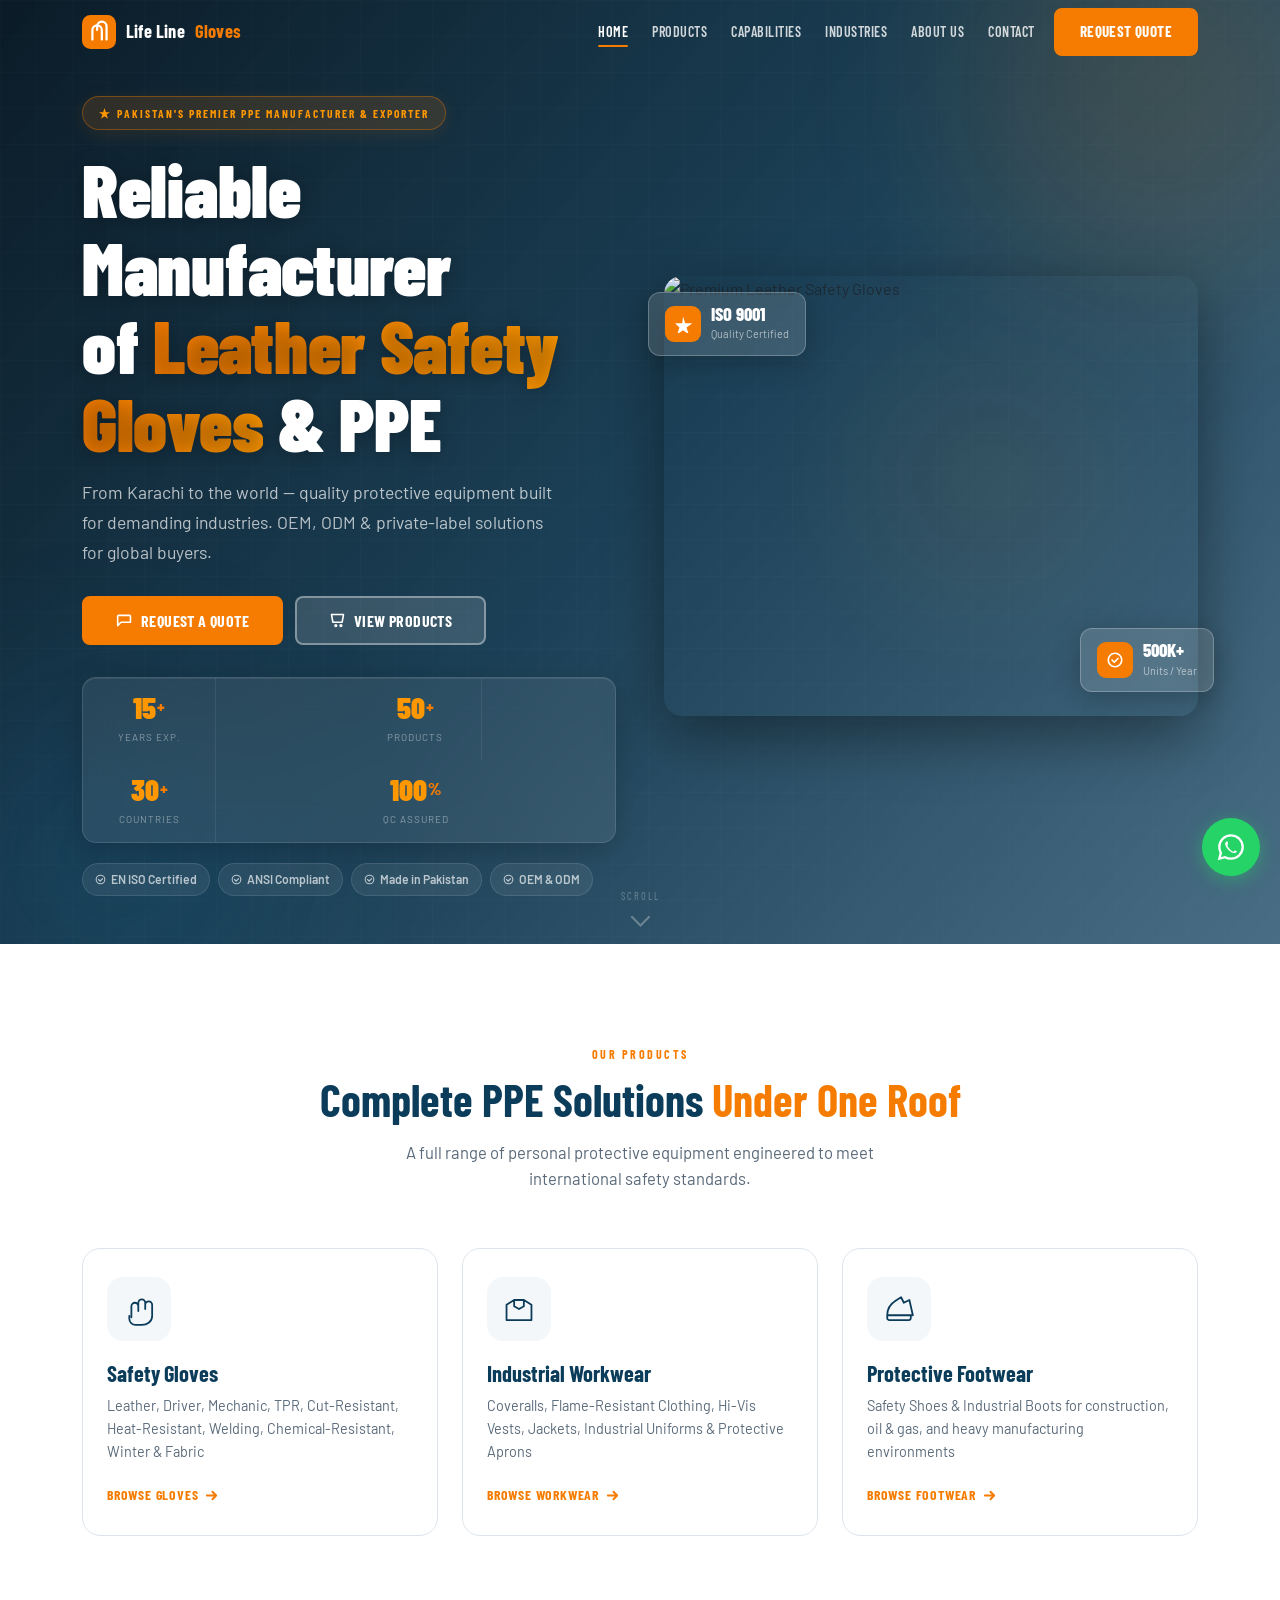
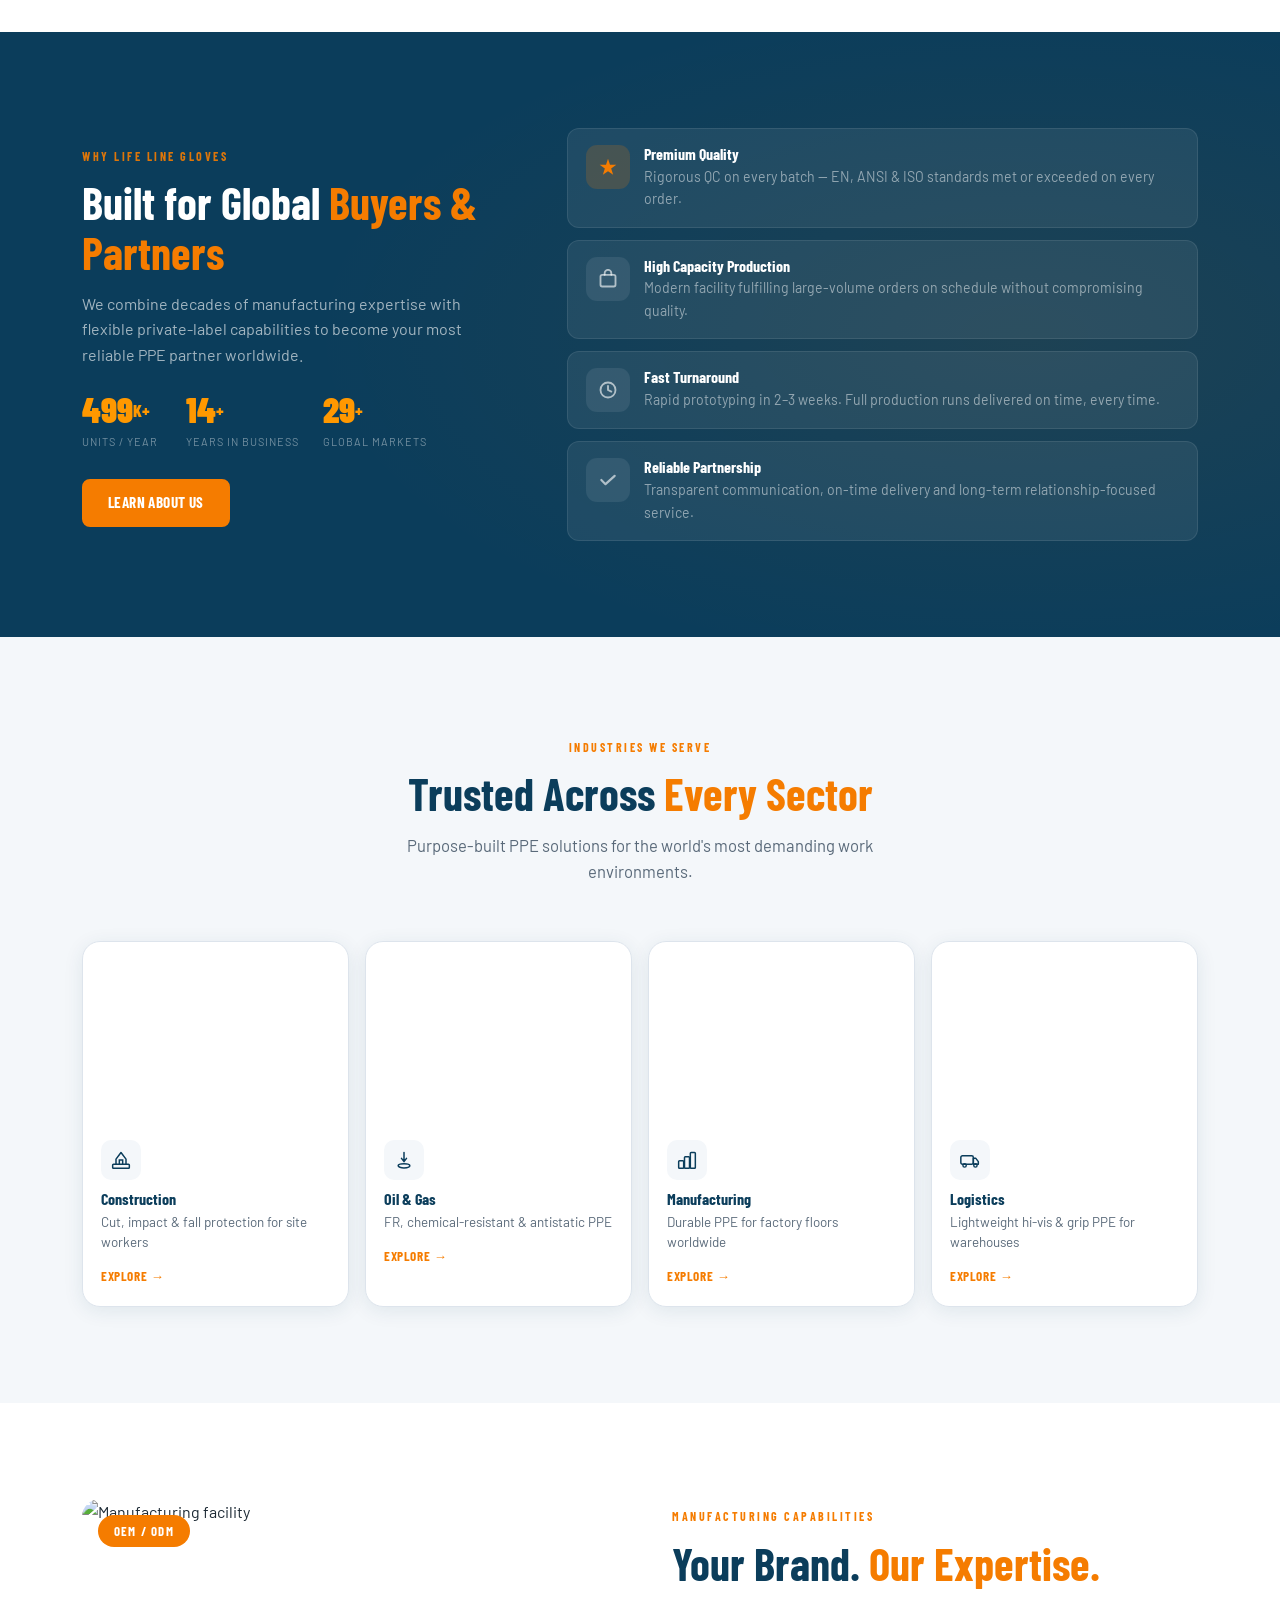
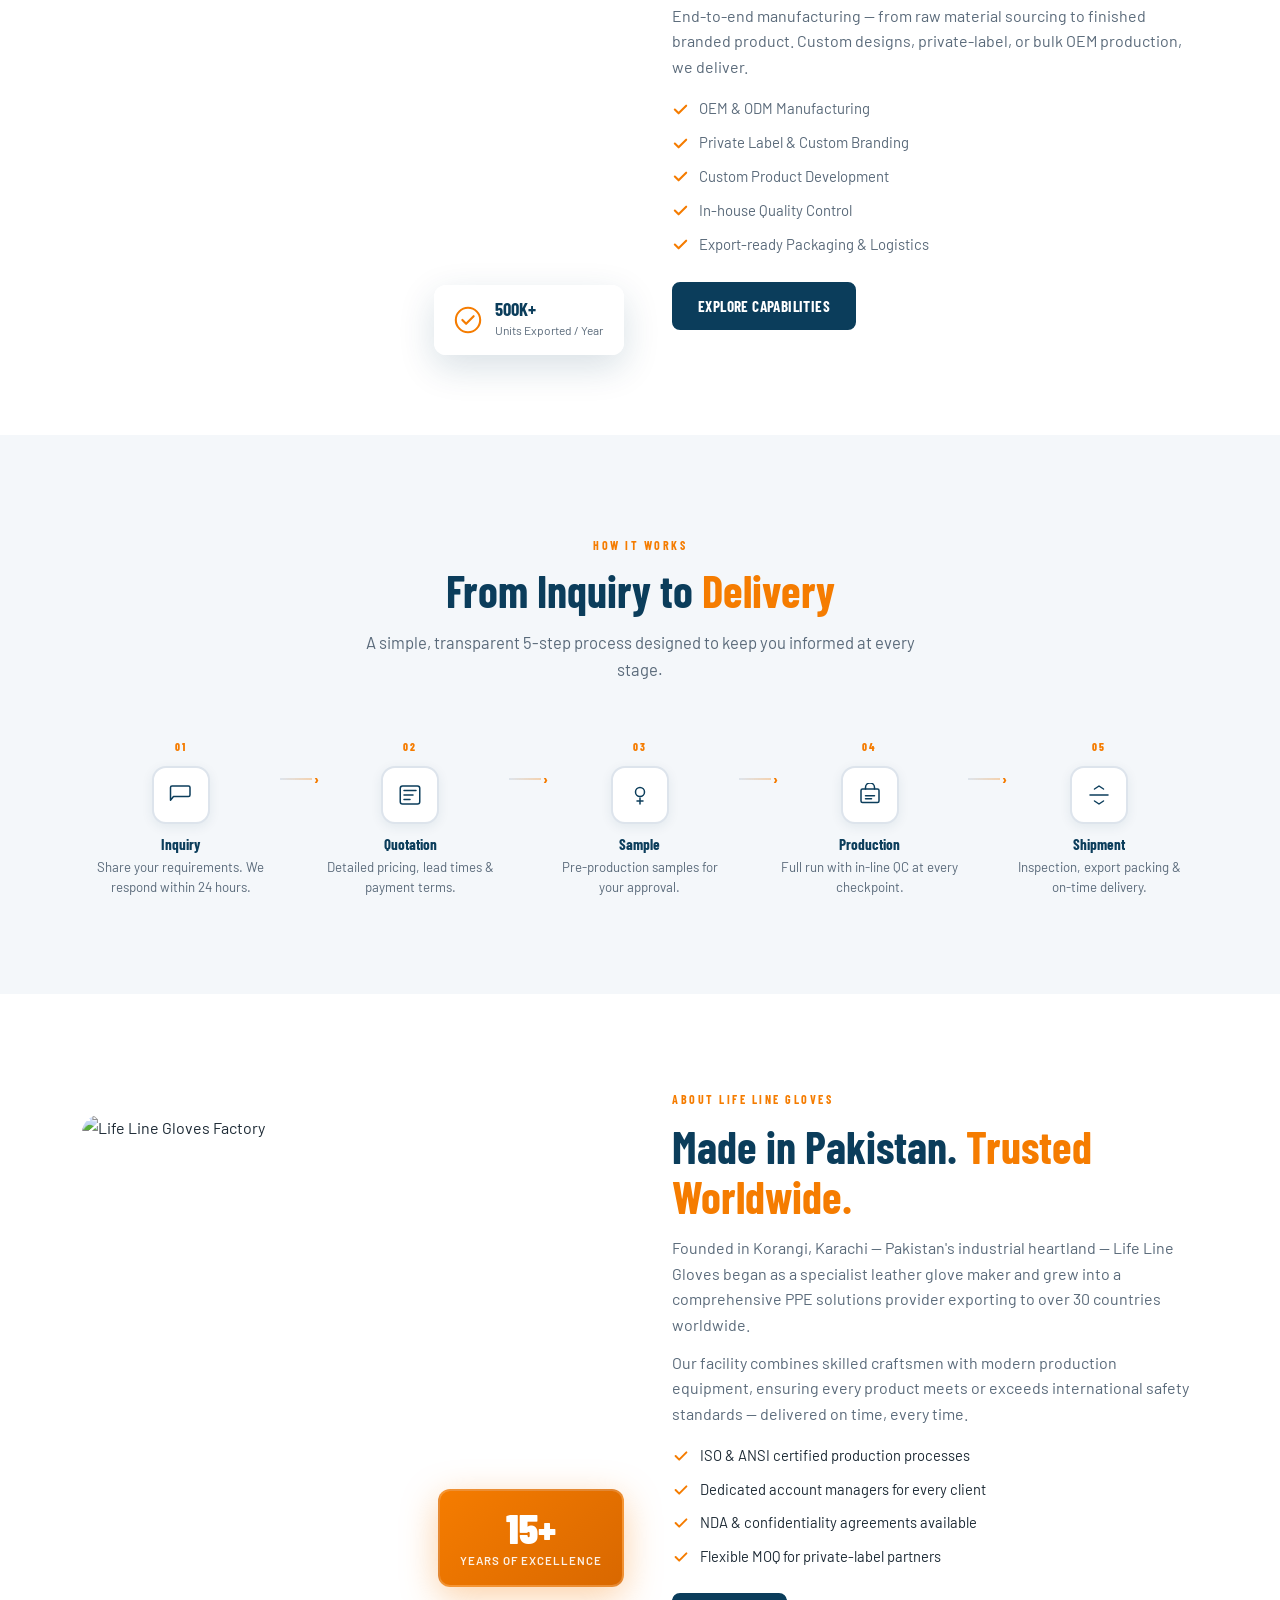
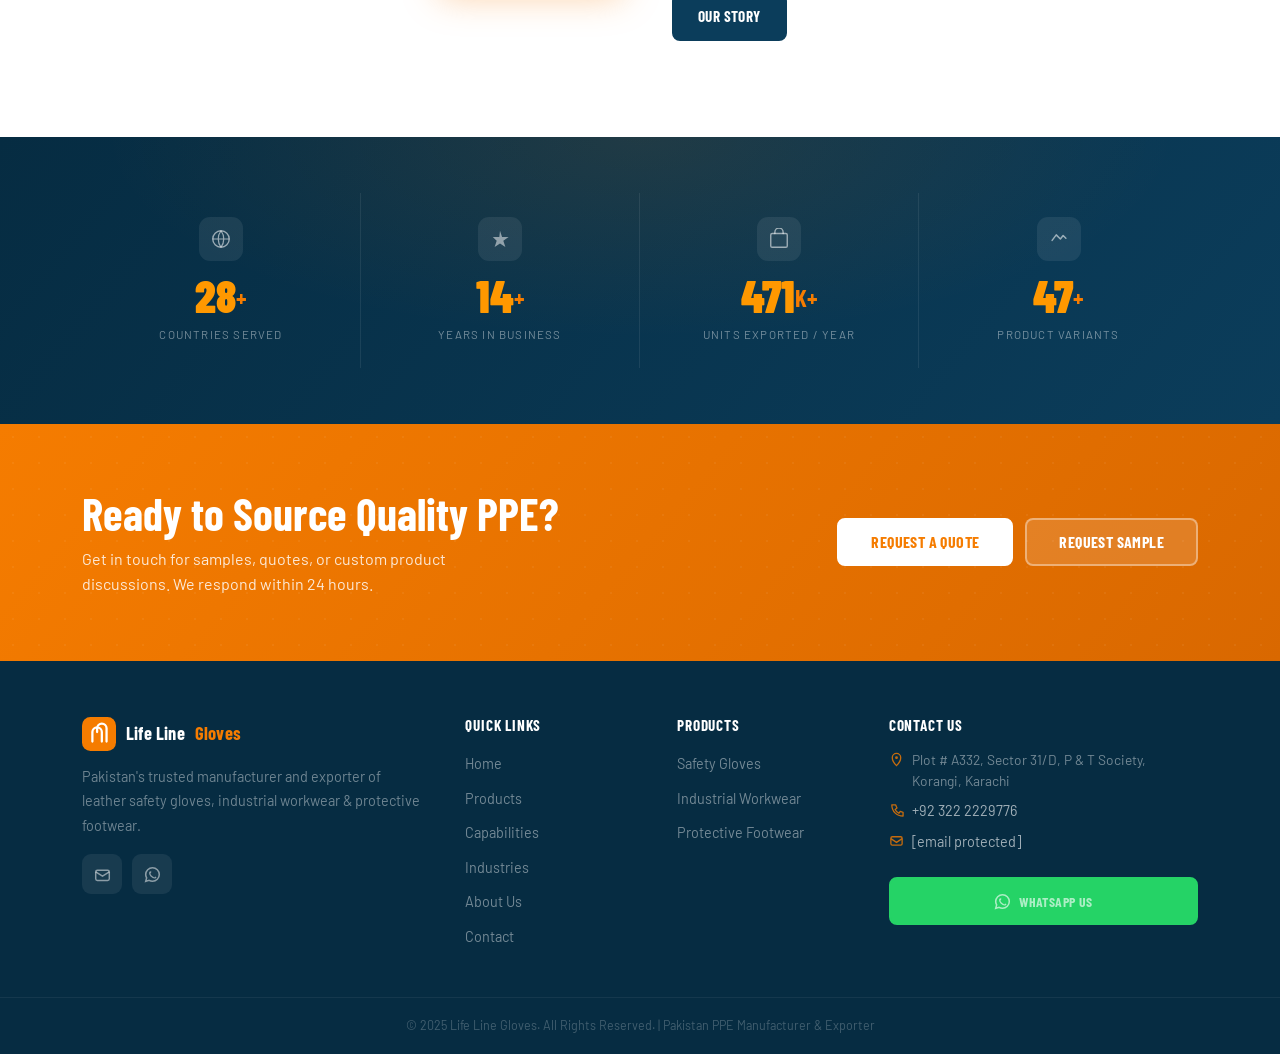
==== commit ea9e259f: "commit" ====
--- a/index.html
+++ b/index.html
@@ -16,10 +16,7 @@
 <!-- HEADER -->
 <header class="site-header" id="hdr">
   <div class="container nav-wrap">
-    <a href="index.html" class="logo">
-      <svg class="logo-icon" viewBox="0 0 36 36" fill="none"><rect width="36" height="36" rx="9" fill="#F57C00"/><path d="M11 26V16a5 5 0 0110 0v10M16 16v-4a5 5 0 0110 0v14" stroke="#fff" stroke-width="2.4" stroke-linecap="round"/></svg>
-      Life Line <strong>Gloves</strong>
-    </a>
+    <a href="index.html" class="logo"><svg class="logo-icon" viewBox="0 0 36 36" fill="none"><rect width="36" height="36" rx="9" fill="#F57C00"/><path d="M11 26V16a5 5 0 0110 0v10M16 16v-4a5 5 0 0110 0v14" stroke="#fff" stroke-width="2.4" stroke-linecap="round"/></svg>Life Line <strong>Gloves</strong></a>
     <nav class="main-nav" id="nav">
       <a href="index.html" class="nav-link active">Home</a>
       <a href="products.html" class="nav-link">Products</a>
@@ -29,9 +26,18 @@
       <a href="contact.html" class="nav-link">Contact</a>
       <a href="contact.html" class="btn btn-accent nav-cta">Request Quote</a>
     </nav>
-    <button class="hamburger" id="hbg" aria-label="Menu"><span></span><span></span><span></span></button>
+    <button class="hamburger" id="hbg" aria-label="Open menu" aria-expanded="false"><span></span><span></span><span></span></button>
   </div>
 </header>
+<nav class="mobile-nav" id="mobile-nav" aria-label="Mobile navigation">
+  <a href="index.html" class="nav-link active">Home</a>
+    <a href="products.html" class="nav-link">Products</a>
+    <a href="capabilities.html" class="nav-link">Capabilities</a>
+    <a href="industries.html" class="nav-link">Industries</a>
+    <a href="about.html" class="nav-link">About Us</a>
+    <a href="contact.html" class="nav-link">Contact</a>
+  <a href="contact.html" class="btn btn-accent">Request Quote</a>
+</nav>
 
 <!-- ══════════════════════════════════════
      HERO — Split layout
@@ -409,7 +415,7 @@
       </a>
       <p>Pakistan's trusted manufacturer and exporter of leather safety gloves, industrial workwear &amp; protective footwear.</p>
       <div class="social-row">
-        <a href="mailto:info@lifeline-gloves.com" class="soc" aria-label="Email"><svg viewBox="0 0 20 20" fill="none"><rect x="2" y="5" width="16" height="12" rx="2" stroke="currentColor" stroke-width="1.7"/><path d="M2 7l8 5 8-5" stroke="currentColor" stroke-width="1.7"/></svg></a>
+        <a href="/cdn-cgi/l/email-protection#e48d8a828ba4888d8281888d8a81c983888b928197ca878b89" class="soc" aria-label="Email"><svg viewBox="0 0 20 20" fill="none"><rect x="2" y="5" width="16" height="12" rx="2" stroke="currentColor" stroke-width="1.7"/><path d="M2 7l8 5 8-5" stroke="currentColor" stroke-width="1.7"/></svg></a>
         <a href="https://wa.me/923222229776" class="soc" aria-label="WhatsApp" target="_blank"><svg viewBox="0 0 20 20" fill="none"><path d="M10 2a8 8 0 018 8 8 8 0 01-8 8 7.9 7.9 0 01-4-1.1L2 18l1.1-4A7.9 7.9 0 012 10a8 8 0 018-8z" stroke="currentColor" stroke-width="1.8"/><path d="M7.5 9c.4 1 1.2 2.1 2 2.9.9.8 1.8 1.4 2.8 1.6l.8-1.1 1.6.8c-.3 1.1-1.3 1.4-2.2 1.4C9.4 14.6 6 11 6 8.5c0-.9.3-2 1.4-2.3l1.5.7L7.5 9z" fill="currentColor"/></svg></a>
       </div>
     </div>
@@ -436,7 +442,7 @@
       <h5>Contact Us</h5>
       <p><svg viewBox="0 0 16 16" fill="none"><path d="M8 1.5C5.5 1.5 3.5 3.5 3.5 6c0 4 4.5 8.5 4.5 8.5S12.5 10 12.5 6c0-2.5-2-4.5-4.5-4.5z" stroke="currentColor" stroke-width="1.4"/><circle cx="8" cy="6" r="1.5" fill="currentColor"/></svg>Plot # A332, Sector 31/D, P &amp; T Society, Korangi, Karachi</p>
       <p><svg viewBox="0 0 16 16" fill="none"><path d="M3 3h4l1.5 3.5-2 1.5a9 9 0 004 4l1.5-2L15 11v4c-7 0-12-5-12-12z" stroke="currentColor" stroke-width="1.4" stroke-linejoin="round"/></svg><a href="tel:+923222229776">+92 322 2229776</a></p>
-      <p><svg viewBox="0 0 16 16" fill="none"><rect x="2" y="4" width="12" height="9" rx="1.5" stroke="currentColor" stroke-width="1.4"/><path d="M2 6l6 4 6-4" stroke="currentColor" stroke-width="1.4"/></svg><a href="mailto:info@lifeline-gloves.com">info@lifeline-gloves.com</a></p>
+      <p><svg viewBox="0 0 16 16" fill="none"><rect x="2" y="4" width="12" height="9" rx="1.5" stroke="currentColor" stroke-width="1.4"/><path d="M2 6l6 4 6-4" stroke="currentColor" stroke-width="1.4"/></svg><a href="/cdn-cgi/l/email-protection#7a13141c153a16131c1f1613141f571d16150c1f0954191517"><span class="__cf_email__" data-cfemail="f59c9b939ab5999c9390999c9b90d892999a839086db969a98">[email&#160;protected]</span></a></p>
       <a href="https://wa.me/923222229776" class="btn btn-wa" target="_blank">
         <svg viewBox="0 0 20 20" fill="none"><path d="M10 2a8 8 0 018 8 8 8 0 01-8 8 7.9 7.9 0 01-4-1.1L2 18l1.1-4A7.9 7.9 0 012 10a8 8 0 018-8z" stroke="currentColor" stroke-width="1.8"/><path d="M7.5 9c.4 1 1.2 2.1 2 2.9.9.8 1.8 1.4 2.8 1.6l.8-1.1 1.6.8c-.3 1.1-1.3 1.4-2.2 1.4C9.4 14.6 6 11 6 8.5c0-.9.3-2 1.4-2.3l1.5.7L7.5 9z" fill="currentColor"/></svg>
         WhatsApp Us
@@ -449,11 +455,6 @@
     </div>
   </div>
 </footer>
-
-<a href="https://wa.me/923222229776" class="wa-float" target="_blank" aria-label="WhatsApp">
-  <svg viewBox="0 0 24 24" fill="none"><path d="M12 2a10 10 0 0110 10 10 10 0 01-10 10 9.9 9.9 0 01-5-1.3L2 22l1.3-5A9.9 9.9 0 012 12 10 10 0 0112 2z" stroke="currentColor" stroke-width="2"/><path d="M9 11c.4 1 1.2 2.2 2.2 3.1 1 1 2.1 1.7 3.1 1.9l1-1.3 1.7.9c-.4 1.2-1.5 1.6-2.5 1.6C11.8 17.2 7 12.4 7 9.5c0-1 .4-2.1 1.6-2.5L9.5 8 9 11z" fill="currentColor"/></svg>
-</a>
-
 <script src="js/main.js"></script>
 </body>
-</html>
+</html>
--- a/css/style.css
+++ b/css/style.css
@@ -1,512 +1,672 @@
-/* ══════════════════════════════════════════════
-   LIFE LINE GLOVES  —  STYLESHEET v5
-   ══════════════════════════════════════════════ */
+/* ═══════════════════════════════════════════════════════════
+   LIFE LINE GLOVES  —  COMPLETE STYLESHEET
+   Mobile-first, fully responsive, all devices
+   ═══════════════════════════════════════════════════════════ */
+
+/* ── VARIABLES ── */
 :root {
   --pri:#0B3D5B; --pri-dk:#062c42; --pri-lt:#1a5a80;
   --acc:#F57C00; --acc-dk:#d96800; --acc-lt:#ff9800;
-  --white:#fff; --bg:#fff; --bg-lt:#f4f7fa;
+  --white:#fff;  --bg:#fff;  --bg-lt:#f4f7fa;
   --text:#1d2a35; --muted:#5a6a7a; --border:#dde4ec;
-  --nav-h:72px; --r:12px; --r-lg:20px;
+  --nav-h:64px;  --r:12px;  --r-lg:18px;
   --sh:0 4px 20px rgba(11,61,91,.09);
-  --sh-lg:0 18px 60px rgba(11,61,91,.16);
+  --sh-lg:0 16px 48px rgba(11,61,91,.15);
   --ease:cubic-bezier(.4,0,.2,1);
   --fh:'Barlow Condensed',sans-serif;
   --fb:'Barlow',sans-serif;
 }
+
+/* ── RESET ── */
 *,*::before,*::after{box-sizing:border-box;margin:0;padding:0}
-html{scroll-behavior:smooth}
-body{font-family:var(--fb);color:var(--text);background:var(--bg);line-height:1.65;overflow-x:hidden}
+html{scroll-behavior:smooth;-webkit-text-size-adjust:100%}
+body{font-family:var(--fb);color:var(--text);background:var(--bg);line-height:1.6;overflow-x:hidden}
 img{max-width:100%;height:auto;display:block}
 a{text-decoration:none;color:inherit}
 ul{list-style:none}
 svg{display:block;flex-shrink:0}
-h1,h2,h3,h4,h5,h6{font-family:var(--fh);line-height:1.12;font-weight:700}
-h1{font-size:clamp(2.6rem,5.5vw,4.8rem);letter-spacing:-.5px}
-h2{font-size:clamp(1.9rem,3.6vw,2.9rem)}
-h3{font-size:1.4rem} h4{font-size:1.1rem}
-p{color:var(--muted)}
-.container{max-width:1180px;margin:0 auto;padding:0 24px}
-.section{padding:96px 0}
+input,textarea,select,button{font-family:inherit}
+
+/* ── TYPOGRAPHY ── */
+h1,h2,h3,h4,h5,h6{font-family:var(--fh);line-height:1.12;font-weight:700;color:var(--pri)}
+h1{font-size:clamp(2rem,6vw,4.6rem);letter-spacing:-.3px}
+h2{font-size:clamp(1.7rem,4vw,2.8rem)}
+h3{font-size:clamp(1.2rem,2.5vw,1.4rem)}
+h4{font-size:1.05rem}
+p{color:var(--muted);font-size:clamp(.9rem,2vw,1rem)}
+
+/* ── LAYOUT ── */
+.container{width:100%;max-width:1180px;margin:0 auto;padding:0 16px}
+@media(min-width:600px){.container{padding:0 24px}}
+@media(min-width:1000px){.container{padding:0 32px}}
+.section{padding:56px 0}
+@media(min-width:768px){.section{padding:80px 0}}
+@media(min-width:1024px){.section{padding:96px 0}}
 .bg-lt{background:var(--bg-lt)}
-.sec-tag{display:inline-block;font-family:var(--fh);font-size:.78rem;font-weight:700;letter-spacing:3px;text-transform:uppercase;color:var(--acc);margin-bottom:12px}
-.sec-title{color:var(--pri);margin-bottom:16px}
-.sec-desc{max-width:580px;margin:0 auto;font-size:1.04rem;color:var(--muted)}
-.sec-head{text-align:center;margin-bottom:64px}
+
+/* ── SECTION LABELS ── */
+.sec-tag{display:inline-block;font-family:var(--fh);font-size:.75rem;font-weight:700;
+  letter-spacing:2.5px;text-transform:uppercase;color:var(--acc);margin-bottom:10px}
+.sec-title{color:var(--pri);margin-bottom:14px}
+.sec-desc{max-width:560px;margin:0 auto;font-size:clamp(.9rem,2vw,1.04rem);color:var(--muted)}
+.sec-head{text-align:center;margin-bottom:40px}
+@media(min-width:768px){.sec-head{margin-bottom:56px}}
 .accent-text{color:var(--acc)}
 
-/* ── KEYFRAMES ── */
-@keyframes fadeUp   {from{opacity:0;transform:translateY(32px)}to{opacity:1;transform:none}}
-@keyframes fadeIn   {from{opacity:0}to{opacity:1}}
-@keyframes fadeLeft {from{opacity:0;transform:translateX(-32px)}to{opacity:1;transform:none}}
-@keyframes fadeRight{from{opacity:0;transform:translateX(32px)}to{opacity:1;transform:none}}
-@keyframes scaleIn  {from{opacity:0;transform:scale(.92)}to{opacity:1;transform:scale(1)}}
+/* ── ANIMATIONS ── */
 @keyframes bgZoom   {0%{transform:scale(1.06)}100%{transform:scale(1)}}
-@keyframes orbDrift {0%,100%{transform:translateY(0) scale(1)}50%{transform:translateY(-36px) scale(1.06)}}
+@keyframes orbDrift {0%,100%{transform:translateY(0)}50%{transform:translateY(-28px)}}
 @keyframes shimmer  {0%{background-position:200% center}100%{background-position:-200% center}}
-@keyframes bounceDot{0%,100%{transform:rotate(45deg) translateY(0)}50%{transform:rotate(45deg) translateY(9px)}}
-@keyframes waPulse  {0%,100%{box-shadow:0 4px 22px rgba(37,211,102,.4)}50%{box-shadow:0 4px 32px rgba(37,211,102,.72),0 0 0 12px rgba(37,211,102,.07)}}
-@keyframes countUp  {from{opacity:0;transform:translateY(10px)}to{opacity:1;transform:none}}
-@keyframes lineGrow {from{transform:scaleX(0)}to{transform:scaleX(1)}}
-@keyframes badgePop {0%{opacity:0;transform:scale(.8) translateY(-8px)}60%{transform:scale(1.06)}100%{opacity:1;transform:scale(1)}}
-@keyframes chipSlide{from{opacity:0;transform:translateY(14px)}to{opacity:1;transform:none}}
-
-/* ── HERO ENTRANCE (pure CSS, fires immediately) ── */
-.hero-badge    {animation:badgePop  .7s var(--ease)  .15s both}
-.hero-title    {animation:fadeUp    .85s var(--ease) .30s both}
-.hero-sub      {animation:fadeUp    .75s var(--ease) .50s both}
-.hero-btns     {animation:fadeUp    .7s var(--ease)  .66s both}
-.hero-stats-bar{animation:fadeUp    .7s var(--ease)  .80s both}
-.trust-chips   {animation:fadeIn    .8s var(--ease)  .96s both}
-.hero-img-side {animation:fadeRight .9s var(--ease)  .20s both}
-.scroll-hint   {animation:fadeIn    .6s var(--ease)  1.3s both}
-
-/* ── SCROLL REVEAL (JS adds .is-visible) ── */
-.sr{
-  opacity:0;transform:translateY(28px);
-  transition:opacity .65s var(--ease),transform .65s var(--ease);
-  transition-delay:var(--d,0s);
-}
-.sr.is-visible{opacity:1!important;transform:none!important}
-.sr-left{opacity:0;transform:translateX(-28px);transition:opacity .65s var(--ease),transform .65s var(--ease);transition-delay:var(--d,0s)}
-.sr-left.is-visible{opacity:1!important;transform:none!important}
-.sr-right{opacity:0;transform:translateX(28px);transition:opacity .65s var(--ease),transform .65s var(--ease);transition-delay:var(--d,0s)}
-.sr-right.is-visible{opacity:1!important;transform:none!important}
-.sr-scale{opacity:0;transform:scale(.94);transition:opacity .6s var(--ease),transform .6s var(--ease);transition-delay:var(--d,0s)}
-.sr-scale.is-visible{opacity:1!important;transform:scale(1)!important}
-/* CSS fallback: show after 2s if JS fails */
-.sr:not(.is-visible),.sr-left:not(.is-visible),.sr-right:not(.is-visible),.sr-scale:not(.is-visible){animation:fadeIn 0s 2.5s both}
+@keyframes bounce   {0%,100%{transform:rotate(45deg) translateY(0)}50%{transform:rotate(45deg) translateY(8px)}}
+@keyframes waPulse  {0%,100%{box-shadow:0 4px 20px rgba(37,211,102,.4)}50%{box-shadow:0 4px 32px rgba(37,211,102,.7),0 0 0 10px rgba(37,211,102,.07)}}
+@keyframes hBadge   {from{opacity:0;transform:translateY(-10px) scale(.9)}to{opacity:1;transform:none}}
+@keyframes hFadeUp  {from{opacity:0;transform:translateY(22px)}to{opacity:1;transform:none}}
+@keyframes hFadeR   {from{opacity:0;transform:translateX(24px)}to{opacity:1;transform:none}}
+@keyframes srUp     {from{opacity:0;transform:translateY(20px)}to{opacity:1;transform:none}}
+@keyframes srLeft   {from{opacity:0;transform:translateX(-20px)}to{opacity:1;transform:none}}
+@keyframes srRight  {from{opacity:0;transform:translateX(20px)}to{opacity:1;transform:none}}
+
+/* ── HERO ENTRANCES (CSS only, always fire) ── */
+.hero-badge    {animation:hBadge  .6s ease .1s  both}
+.hero-title    {animation:hFadeUp .8s ease .25s both}
+.hero-sub      {animation:hFadeUp .7s ease .42s both}
+.hero-btns     {animation:hFadeUp .7s ease .56s both}
+.hero-stats-bar{animation:hFadeUp .7s ease .70s both}
+.trust-chips   {animation:hFadeUp .6s ease .84s both}
+.hero-img-side {animation:hFadeR  .8s ease .20s both}
+.hfc-1         {animation:hFadeUp .6s ease .90s both}
+.hfc-2         {animation:hFadeUp .6s ease 1.1s  both}
+
+/* ── SCROLL REVEAL (JS adds .animate-in — content ALWAYS visible without JS) ── */
+.sr,.sr-left,.sr-right{opacity:1;transform:none}
+.sr.animate-in      {animation:srUp    .55s ease both;animation-delay:var(--d,0s)}
+.sr-left.animate-in {animation:srLeft  .55s ease both;animation-delay:var(--d,0s)}
+.sr-right.animate-in{animation:srRight .55s ease both;animation-delay:var(--d,0s)}
 @media(prefers-reduced-motion:reduce){
-  .sr,.sr-left,.sr-right,.sr-scale{opacity:1!important;transform:none!important;transition:none!important;animation:none!important}
-  [class*="hero-"]{animation:none!important}
-}
-
-/* ── BUTTONS ── */
-.btn{display:inline-flex;align-items:center;gap:9px;padding:13px 30px;border-radius:8px;border:2px solid transparent;font-family:var(--fh);font-size:1rem;font-weight:700;letter-spacing:.5px;text-transform:uppercase;cursor:pointer;transition:transform .22s var(--ease),box-shadow .22s var(--ease),background .2s,border-color .2s;white-space:nowrap;line-height:1}
-.btn svg{width:18px;height:18px}
-.btn-lg{padding:16px 38px;font-size:1.05rem}
-.btn-sm{padding:9px 20px;font-size:.88rem}
-.btn-full{width:100%;justify-content:center}
+  .sr,.sr-left,.sr-right,.sr-scale,
+  .hero-badge,.hero-title,.hero-sub,.hero-btns,
+  .hero-stats-bar,.trust-chips,.hero-img-side,.hfc-1,.hfc-2
+  {animation:none!important}
+}
+
+/* ═══════════════════════════════════
+   BUTTONS
+   ═══════════════════════════════════ */
+.btn{
+  display:inline-flex;align-items:center;justify-content:center;gap:8px;
+  padding:12px 24px;border-radius:8px;border:2px solid transparent;
+  font-family:var(--fh);font-size:.95rem;font-weight:700;letter-spacing:.4px;
+  text-transform:uppercase;cursor:pointer;line-height:1;white-space:nowrap;
+  transition:transform .2s var(--ease),box-shadow .2s var(--ease),background .2s,border-color .2s;
+  -webkit-tap-highlight-color:transparent;min-height:48px;
+}
+.btn svg{width:17px;height:17px;flex-shrink:0}
+.btn-lg{padding:14px 32px;font-size:1rem}
+.btn-sm{padding:9px 18px;font-size:.85rem;min-height:40px}
+.btn-full{width:100%}
 .btn-primary{background:var(--pri);color:#fff;border-color:var(--pri)}
-.btn-primary:hover{background:var(--pri-dk);transform:translateY(-2px);box-shadow:0 10px 32px rgba(11,61,91,.32)}
+.btn-primary:hover{background:var(--pri-dk);transform:translateY(-2px);box-shadow:0 8px 24px rgba(11,61,91,.3)}
 .btn-accent{background:var(--acc);color:#fff;border-color:var(--acc)}
-.btn-accent:hover{background:var(--acc-dk);transform:translateY(-2px);box-shadow:0 10px 32px rgba(245,124,0,.42)}
-.btn-glass{background:rgba(255,255,255,.13);color:#fff;border-color:rgba(255,255,255,.4);backdrop-filter:blur(14px);-webkit-backdrop-filter:blur(14px)}
-.btn-glass:hover{background:rgba(255,255,255,.24);border-color:rgba(255,255,255,.7);transform:translateY(-2px)}
+.btn-accent:hover{background:var(--acc-dk);transform:translateY(-2px);box-shadow:0 8px 24px rgba(245,124,0,.38)}
+.btn-glass{background:rgba(255,255,255,.14);color:#fff;border-color:rgba(255,255,255,.38);backdrop-filter:blur(12px);-webkit-backdrop-filter:blur(12px)}
+.btn-glass:hover{background:rgba(255,255,255,.24);border-color:rgba(255,255,255,.65);transform:translateY(-2px)}
 .btn-white{background:#fff;color:var(--acc);border-color:#fff}
-.btn-white:hover{background:rgba(255,255,255,.92);transform:translateY(-2px);box-shadow:0 10px 28px rgba(0,0,0,.14)}
+.btn-white:hover{background:rgba(255,255,255,.92);transform:translateY(-2px);box-shadow:0 8px 22px rgba(0,0,0,.12)}
 .btn-outline{background:transparent;color:var(--pri);border-color:var(--pri)}
 .btn-outline:hover{background:var(--pri);color:#fff;transform:translateY(-2px)}
 .btn-wa{background:#25D366;color:#fff;border-color:#25D366}
-.btn-wa:hover{background:#1dbd5a;transform:translateY(-2px);box-shadow:0 8px 24px rgba(37,211,102,.38)}
-
-/* ── HEADER ── */
-.site-header{position:fixed;inset:0 0 auto;height:var(--nav-h);z-index:1000;transition:background .3s,backdrop-filter .3s,box-shadow .3s}
-.site-header.scrolled{background:rgba(5,38,58,.90);backdrop-filter:blur(24px);-webkit-backdrop-filter:blur(24px);box-shadow:0 2px 30px rgba(0,0,0,.22);border-bottom:1px solid rgba(255,255,255,.07)}
+.btn-wa:hover{background:#1dbd5a;transform:translateY(-2px);box-shadow:0 8px 22px rgba(37,211,102,.35)}
+
+/* ═══════════════════════════════════
+   HEADER / NAV
+   ═══════════════════════════════════ */
+.site-header{
+  position:fixed;inset:0 0 auto;height:var(--nav-h);z-index:1000;
+  transition:background .3s,backdrop-filter .3s,box-shadow .3s;
+}
+.site-header.scrolled{
+  background:rgba(5,36,56,.92);
+  backdrop-filter:blur(20px);-webkit-backdrop-filter:blur(20px);
+  box-shadow:0 1px 20px rgba(0,0,0,.2);
+  border-bottom:1px solid rgba(255,255,255,.07);
+}
 .nav-wrap{display:flex;align-items:center;justify-content:space-between;height:var(--nav-h)}
-.logo{display:flex;align-items:center;gap:11px;color:#fff;font-family:var(--fh);font-size:1.25rem;font-weight:700;letter-spacing:.2px}
-.logo-icon{width:36px;height:36px;transition:transform .4s var(--ease)}
-.logo:hover .logo-icon{transform:rotate(10deg) scale(1.1)}
+.logo{display:flex;align-items:center;gap:10px;color:#fff;font-family:var(--fh);font-size:1.15rem;font-weight:700;letter-spacing:.2px;-webkit-tap-highlight-color:transparent;z-index:1001}
+.logo-icon{width:34px;height:34px;transition:transform .35s}
+.logo:hover .logo-icon{transform:rotate(8deg) scale(1.08)}
 .logo strong{color:var(--acc)}
-.main-nav{display:flex;align-items:center;gap:2px}
-.nav-link{padding:8px 13px;color:rgba(255,255,255,.78);font-family:var(--fh);font-size:.9rem;font-weight:600;letter-spacing:.6px;text-transform:uppercase;border-radius:7px;position:relative;transition:color .2s}
-.nav-link::after{content:'';position:absolute;bottom:3px;left:13px;right:13px;height:2px;background:var(--acc);border-radius:2px;transform:scaleX(0);transform-origin:left;transition:transform .25s var(--ease)}
+
+/* Desktop nav */
+.main-nav{display:none;align-items:center;gap:2px}
+@media(min-width:900px){.main-nav{display:flex}}
+.nav-link{padding:8px 11px;color:rgba(255,255,255,.8);font-family:var(--fh);font-size:.88rem;font-weight:600;letter-spacing:.5px;text-transform:uppercase;border-radius:6px;position:relative;transition:color .2s;-webkit-tap-highlight-color:transparent}
+.nav-link::after{content:'';position:absolute;bottom:4px;left:11px;right:11px;height:2px;background:var(--acc);border-radius:1px;transform:scaleX(0);transform-origin:left;transition:transform .22s var(--ease)}
 .nav-link:hover,.nav-link.active{color:#fff}
 .nav-link:hover::after,.nav-link.active::after{transform:scaleX(1)}
-.nav-cta{margin-left:8px}
-.hamburger{display:none;flex-direction:column;gap:5px;background:none;border:none;cursor:pointer;padding:5px}
-.hamburger span{display:block;width:25px;height:2px;background:#fff;border-radius:2px;transition:all .25s var(--ease)}
+.nav-cta{margin-left:6px}
+
+/* Hamburger */
+.hamburger{
+  display:flex;flex-direction:column;gap:5px;
+  background:none;border:none;cursor:pointer;padding:8px;
+  -webkit-tap-highlight-color:transparent;z-index:1001;
+}
+.hamburger span{display:block;width:24px;height:2px;background:#fff;border-radius:2px;transition:all .25s var(--ease)}
 .hamburger.open span:nth-child(1){transform:translateY(7px) rotate(45deg)}
 .hamburger.open span:nth-child(2){opacity:0;transform:scaleX(0)}
 .hamburger.open span:nth-child(3){transform:translateY(-7px) rotate(-45deg)}
-
-/* ════════════════════════════════
-   HERO  —  SPLIT LAYOUT
-   ════════════════════════════════ */
-.hero{position:relative;min-height:100vh;display:flex;align-items:center;padding:var(--nav-h) 0 60px;overflow:hidden}
+@media(min-width:900px){.hamburger{display:none}}
+
+/* Mobile nav drawer */
+.mobile-nav{
+  display:none;position:fixed;inset:var(--nav-h) 0 0;
+  background:rgba(4,24,38,.98);
+  overflow-y:auto;z-index:999;
+  padding:16px;
+  flex-direction:column;gap:4px;
+}
+.mobile-nav.open{display:flex}
+.mobile-nav .nav-link{
+  padding:15px 16px;font-size:1.1rem;border-radius:var(--r);
+  border:1px solid rgba(255,255,255,.07);display:block;
+  color:rgba(255,255,255,.85);
+}
+.mobile-nav .nav-link:hover,.mobile-nav .nav-link.active{color:#fff;background:rgba(255,255,255,.06)}
+.mobile-nav .nav-link::after{display:none}
+.mobile-nav .btn{margin-top:8px;width:100%;justify-content:center;font-size:1rem}
+
+/* ═══════════════════════════════════
+   HERO
+   ═══════════════════════════════════ */
+.hero{
+  position:relative;min-height:100svh;display:flex;align-items:center;
+  padding:calc(var(--nav-h) + 32px) 0 48px;overflow:hidden;
+}
 .hero-bg{position:absolute;inset:0;background:url('https://images.unsplash.com/photo-1504328345606-18bbc8c9d7d1?w=1800&q=85') center/cover no-repeat;animation:bgZoom 20s ease-in-out forwards}
-.hero-overlay{position:absolute;inset:0;background:linear-gradient(110deg,rgba(3,20,32,.98) 0%,rgba(6,42,64,.93) 45%,rgba(11,61,91,.70) 100%)}
-.hero-grid-pattern{position:absolute;inset:0;opacity:.028;background-image:linear-gradient(rgba(255,255,255,.5) 1px,transparent 1px),linear-gradient(90deg,rgba(255,255,255,.5) 1px,transparent 1px);background-size:40px 40px}
-.orb{position:absolute;border-radius:50%;pointer-events:none;filter:blur(90px)}
-.orb-1{width:700px;height:700px;top:-200px;right:-150px;background:rgba(245,124,0,.10);animation:orbDrift 11s ease-in-out infinite}
-.orb-2{width:500px;height:500px;bottom:-100px;left:-80px;background:rgba(26,90,128,.28);animation:orbDrift 14s ease-in-out infinite 3s}
-.orb-3{width:300px;height:300px;top:30%;right:10%;background:rgba(245,124,0,.07);animation:orbDrift 18s ease-in-out infinite 6s}
-
-.hero-container{position:relative;z-index:1;width:100%;max-width:1180px;margin:0 auto;padding:0 24px;display:grid;grid-template-columns:1fr 1fr;gap:60px;align-items:center}
-
-/* LEFT side */
-.hero-left{}
-.hero-badge{display:inline-flex;align-items:center;gap:8px;background:rgba(245,124,0,.15);border:1px solid rgba(245,124,0,.38);backdrop-filter:blur(16px);-webkit-backdrop-filter:blur(16px);color:var(--acc-lt);font-family:var(--fh);font-size:.76rem;font-weight:700;letter-spacing:2.5px;text-transform:uppercase;padding:8px 20px;border-radius:100px;margin-bottom:28px;box-shadow:0 4px 22px rgba(245,124,0,.14)}
-.hero-badge svg{width:12px;height:12px}
-.hero-title{color:#fff;font-weight:900;line-height:1.05;margin-bottom:22px;text-shadow:0 2px 28px rgba(0,0,0,.3)}
-.hero-title .accent-text{background:linear-gradient(90deg,var(--acc),var(--acc-lt) 50%,var(--acc));background-size:200% auto;-webkit-background-clip:text;-webkit-text-fill-color:transparent;background-clip:text;animation:shimmer 4s linear infinite}
-.hero-sub{color:rgba(255,255,255,.68);font-size:1.1rem;max-width:480px;line-height:1.78;margin-bottom:36px}
-.hero-btns{display:flex;gap:14px;flex-wrap:wrap;margin-bottom:44px}
-
-/* glass stats row */
-.hero-stats-bar{display:flex;align-items:center;background:rgba(255,255,255,.08);border:1px solid rgba(255,255,255,.13);backdrop-filter:blur(20px);-webkit-backdrop-filter:blur(20px);border-radius:14px;padding:18px 0;box-shadow:0 8px 36px rgba(0,0,0,.22),inset 0 1px 0 rgba(255,255,255,.08)}
-.hsb-item{flex:1;text-align:center;padding:0 4px}
-.hsb-num{font-family:var(--fh);font-size:2rem;font-weight:900;color:var(--acc-lt);line-height:1;display:inline}
-.hsb-plus{font-family:var(--fh);font-size:1.1rem;font-weight:800;color:var(--acc);vertical-align:super}
-.hsb-lbl{display:block;font-size:.68rem;color:rgba(255,255,255,.44);text-transform:uppercase;letter-spacing:1.2px;margin-top:4px}
-.hsb-sep{width:1px;height:40px;background:rgba(255,255,255,.1);flex-shrink:0}
-
-/* RIGHT side — visual block */
-.hero-right{position:relative}
+.hero-overlay{position:absolute;inset:0;background:linear-gradient(130deg,rgba(3,20,32,.97) 0%,rgba(8,48,72,.92) 50%,rgba(11,61,91,.75) 100%)}
+.hero-grid-pattern{position:absolute;inset:0;opacity:.025;background-image:linear-gradient(rgba(255,255,255,.5) 1px,transparent 1px),linear-gradient(90deg,rgba(255,255,255,.5) 1px,transparent 1px);background-size:36px 36px}
+.orb{position:absolute;border-radius:50%;pointer-events:none;filter:blur(80px)}
+.orb-1{width:400px;height:400px;top:-120px;right:-80px;background:rgba(245,124,0,.11);animation:orbDrift 10s ease-in-out infinite}
+.orb-2{width:300px;height:300px;bottom:-60px;left:-40px;background:rgba(26,90,128,.28);animation:orbDrift 13s ease-in-out infinite 3s}
+.orb-3{width:200px;height:200px;top:40%;right:15%;background:rgba(245,124,0,.07);animation:orbDrift 16s ease-in-out infinite 6s}
+
+/* Hero: mobile = single col centered, desktop = two col */
+.hero-container{
+  position:relative;z-index:1;width:100%;max-width:1180px;margin:0 auto;padding:0 16px;
+  display:flex;flex-direction:column;align-items:center;text-align:center;gap:32px;
+}
+@media(min-width:600px){.hero-container{padding:0 24px}}
+@media(min-width:1000px){
+  .hero-container{
+    display:grid;grid-template-columns:1fr 1fr;gap:48px;
+    align-items:center;text-align:left;padding:0 32px;
+  }
+}
+
+.hero-left{width:100%;max-width:580px}
+@media(min-width:1000px){.hero-left{max-width:none}}
+
+.hero-badge{
+  display:inline-flex;align-items:center;gap:7px;
+  background:rgba(245,124,0,.15);border:1px solid rgba(245,124,0,.36);
+  backdrop-filter:blur(14px);-webkit-backdrop-filter:blur(14px);
+  color:var(--acc-lt);font-family:var(--fh);font-size:.72rem;font-weight:700;
+  letter-spacing:2px;text-transform:uppercase;padding:7px 16px;border-radius:100px;
+  margin-bottom:20px;box-shadow:0 4px 18px rgba(245,124,0,.12);
+}
+.hero-badge svg{width:11px;height:11px}
+
+.hero-title{
+  color:#fff;font-weight:900;line-height:1.06;margin-bottom:16px;
+  text-shadow:0 2px 20px rgba(0,0,0,.3);
+}
+.hero-title .accent-text{
+  background:linear-gradient(90deg,var(--acc),var(--acc-lt) 50%,var(--acc));
+  background-size:200% auto;
+  -webkit-background-clip:text;-webkit-text-fill-color:transparent;background-clip:text;
+  animation:shimmer 4s linear infinite;
+}
+.hero-sub{color:rgba(255,255,255,.7);font-size:clamp(.95rem,2.5vw,1.1rem);line-height:1.7;margin-bottom:28px;max-width:480px}
+@media(max-width:999px){.hero-sub{margin-left:auto;margin-right:auto}}
+
+.hero-btns{display:flex;gap:12px;flex-wrap:wrap;margin-bottom:32px}
+@media(max-width:999px){.hero-btns{justify-content:center}}
+@media(max-width:480px){
+  .hero-btns{flex-direction:column;align-items:stretch}
+  .hero-btns .btn{width:100%}
+}
+
+/* Stats bar */
+.hero-stats-bar{
+  display:grid;grid-template-columns:repeat(4,1fr);
+  background:rgba(255,255,255,.08);border:1px solid rgba(255,255,255,.12);
+  backdrop-filter:blur(18px);-webkit-backdrop-filter:blur(18px);
+  border-radius:14px;overflow:hidden;
+  box-shadow:0 6px 32px rgba(0,0,0,.2),inset 0 1px 0 rgba(255,255,255,.08);
+}
+.hsb-item{padding:14px 8px;text-align:center;border-right:1px solid rgba(255,255,255,.08)}
+.hsb-item:last-child{border-right:none}
+.hsb-num{font-family:var(--fh);font-size:clamp(1.4rem,3vw,1.9rem);font-weight:900;color:var(--acc-lt);display:inline;line-height:1}
+.hsb-plus{font-family:var(--fh);font-size:clamp(.9rem,1.5vw,1.1rem);font-weight:800;color:var(--acc);vertical-align:super;margin-left:1px}
+.hsb-lbl{display:block;font-size:.62rem;color:rgba(255,255,255,.44);text-transform:uppercase;letter-spacing:1px;margin-top:4px}
+
+/* Trust chips */
+.trust-chips{display:flex;flex-wrap:wrap;gap:8px;margin-top:20px}
+@media(max-width:999px){.trust-chips{justify-content:center}}
+.chip{
+  display:inline-flex;align-items:center;gap:5px;
+  background:rgba(255,255,255,.07);border:1px solid rgba(255,255,255,.11);
+  color:rgba(255,255,255,.68);font-size:.76rem;font-weight:600;
+  padding:6px 12px;border-radius:100px;transition:all .2s;
+}
+.chip svg{width:11px;height:11px}
+.chip:hover{background:rgba(255,255,255,.14);color:#fff;border-color:rgba(245,124,0,.4)}
+
+/* Hero right — image */
+.hero-right{width:100%;max-width:480px}
+@media(min-width:1000px){.hero-right{max-width:none}}
 .hero-img-side{position:relative}
-.hero-main-img{width:100%;height:440px;object-fit:cover;border-radius:var(--r-lg);box-shadow:0 24px 80px rgba(0,0,0,.4)}
-/* floating glass cards on image */
-.hfc{position:absolute;background:rgba(255,255,255,.14);backdrop-filter:blur(18px);-webkit-backdrop-filter:blur(18px);border:1px solid rgba(255,255,255,.25);border-radius:var(--r);padding:14px 18px;box-shadow:0 8px 32px rgba(0,0,0,.25)}
-.hfc-1{top:24px;left:-28px;display:flex;align-items:center;gap:12px;animation:fadeLeft .7s var(--ease) .9s both}
-.hfc-2{bottom:32px;right:-24px;display:flex;align-items:center;gap:12px;animation:fadeRight .7s var(--ease) 1.1s both}
-.hfc-icon{width:40px;height:40px;background:var(--acc);border-radius:10px;display:flex;align-items:center;justify-content:center;flex-shrink:0}
-.hfc-icon svg{width:20px;height:20px;color:#fff}
-.hfc-val{font-family:var(--fh);font-size:1.3rem;font-weight:800;color:#fff;line-height:1;display:block}
-.hfc-lbl{font-size:.72rem;color:rgba(255,255,255,.65);letter-spacing:.5px;display:block;margin-top:2px}
-
-/* trust chips */
-.trust-chips{display:flex;flex-wrap:wrap;gap:8px;margin-top:20px}
-.chip{display:inline-flex;align-items:center;gap:6px;background:rgba(255,255,255,.08);border:1px solid rgba(255,255,255,.12);backdrop-filter:blur(10px);-webkit-backdrop-filter:blur(10px);color:rgba(255,255,255,.68);font-size:.78rem;font-weight:600;letter-spacing:.3px;padding:6px 14px;border-radius:100px;transition:all .22s var(--ease)}
-.chip svg{width:12px;height:12px}
-.chip:hover{background:rgba(255,255,255,.16);color:#fff;border-color:rgba(245,124,0,.5);transform:translateY(-2px)}
-.scroll-hint{position:absolute;bottom:28px;left:50%;transform:translateX(-50%);z-index:2;display:flex;flex-direction:column;align-items:center;gap:7px;color:rgba(255,255,255,.28);font-size:.68rem;letter-spacing:2.5px;text-transform:uppercase;font-family:var(--fh);transition:color .2s}
-.scroll-hint:hover{color:rgba(255,255,255,.6)}
-.scroll-arr{width:16px;height:16px;border-right:2px solid currentColor;border-bottom:2px solid currentColor;transform:rotate(45deg);animation:bounceDot 1.8s ease-in-out infinite}
-
-/* ── PAGE HERO (inner) ── */
-.page-hero{position:relative;display:flex;align-items:flex-end;min-height:310px;padding:calc(var(--nav-h)+40px) 0 56px;background:url('https://images.unsplash.com/photo-1504328345606-18bbc8c9d7d1?w=1400&q=80') center/cover no-repeat;overflow:hidden}
-.page-hero::after{content:'';position:absolute;inset:0;background:linear-gradient(110deg,rgba(3,20,32,.96) 0%,rgba(11,61,91,.84) 100%)}
-.page-hero-inner{position:relative;z-index:1}
-.breadcrumb{font-size:.82rem;color:rgba(255,255,255,.36);margin-bottom:10px}
+.hero-main-img{width:100%;height:clamp(260px,40vw,440px);object-fit:cover;border-radius:var(--r-lg);box-shadow:0 20px 60px rgba(0,0,0,.4);display:block}
+
+/* Floating glass cards on image */
+.hfc{
+  position:absolute;display:flex;align-items:center;gap:10px;
+  background:rgba(255,255,255,.14);backdrop-filter:blur(16px);-webkit-backdrop-filter:blur(16px);
+  border:1px solid rgba(255,255,255,.24);border-radius:var(--r);
+  padding:12px 16px;box-shadow:0 6px 28px rgba(0,0,0,.22);
+}
+.hfc-1{top:16px;left:-16px}
+.hfc-2{bottom:24px;right:-16px}
+@media(max-width:599px){.hfc{display:none}}
+.hfc-icon{width:36px;height:36px;background:var(--acc);border-radius:9px;display:flex;align-items:center;justify-content:center;flex-shrink:0}
+.hfc-icon svg{width:18px;height:18px;color:#fff}
+.hfc-val{font-family:var(--fh);font-size:1.15rem;font-weight:800;color:#fff;display:block;line-height:1}
+.hfc-lbl{font-size:.68rem;color:rgba(255,255,255,.6);display:block;margin-top:2px}
+
+/* Scroll hint */
+.scroll-hint{
+  position:absolute;bottom:20px;left:50%;transform:translateX(-50%);z-index:2;
+  display:flex;flex-direction:column;align-items:center;gap:6px;
+  color:rgba(255,255,255,.3);font-size:.65rem;letter-spacing:2px;text-transform:uppercase;font-family:var(--fh);
+}
+.scroll-arr{width:14px;height:14px;border-right:2px solid currentColor;border-bottom:2px solid currentColor;transform:rotate(45deg);animation:bounce 1.8s ease-in-out infinite}
+
+/* ═══════════════════════════════════
+   PAGE HERO (inner pages)
+   ═══════════════════════════════════ */
+.page-hero{
+  position:relative;display:flex;align-items:flex-end;
+  min-height:clamp(200px,35vw,300px);
+  padding:calc(var(--nav-h) + 24px) 0 40px;
+  background:url('https://images.unsplash.com/photo-1504328345606-18bbc8c9d7d1?w=1400&q=80') center/cover no-repeat;
+  overflow:hidden;
+}
+.page-hero::after{content:'';position:absolute;inset:0;background:linear-gradient(130deg,rgba(3,18,30,.96) 0%,rgba(11,61,91,.86) 100%)}
+.page-hero-inner{position:relative;z-index:1;animation:hFadeUp .6s ease .1s both}
+.breadcrumb{font-size:.78rem;color:rgba(255,255,255,.38);margin-bottom:8px}
 .breadcrumb a{color:rgba(255,255,255,.5);transition:color .2s}
 .breadcrumb a:hover{color:var(--acc)}
-.page-hero-inner h1{color:#fff;margin-bottom:10px}
-.page-hero-inner p{color:rgba(255,255,255,.6);font-size:1.08rem;max-width:520px}
-/* Page hero entrance */
-.page-hero-inner .breadcrumb{animation:fadeIn .5s var(--ease) .1s both}
-.page-hero-inner h1{animation:fadeUp .7s var(--ease) .2s both}
-.page-hero-inner p{animation:fadeUp .7s var(--ease) .35s both}
-
-/* ── PRODUCT OVERVIEW CARDS ── */
-.card-grid-3{display:grid;grid-template-columns:repeat(3,1fr);gap:28px}
-.poc{background:#fff;border:1.5px solid var(--border);border-radius:var(--r-lg);padding:40px 32px;cursor:pointer;position:relative;overflow:hidden;transition:transform .3s var(--ease),box-shadow .3s,border-color .3s;display:block}
-.poc::after{content:'';position:absolute;bottom:0;left:0;right:0;height:3px;background:linear-gradient(90deg,var(--acc),var(--acc-lt));transform:scaleX(0);transform-origin:left;transition:transform .36s var(--ease)}
-.poc:hover{transform:translateY(-8px);box-shadow:var(--sh-lg);border-color:transparent}
+.page-hero-inner h1{color:#fff;margin-bottom:8px;font-size:clamp(1.8rem,5vw,3.2rem)}
+.page-hero-inner p{color:rgba(255,255,255,.62);font-size:clamp(.9rem,2.5vw,1.06rem);max-width:500px}
+
+/* ═══════════════════════════════════
+   PRODUCT OVERVIEW CARDS
+   ═══════════════════════════════════ */
+.card-grid-3{display:grid;grid-template-columns:1fr;gap:20px}
+@media(min-width:600px){.card-grid-3{grid-template-columns:repeat(2,1fr)}}
+@media(min-width:900px){.card-grid-3{grid-template-columns:repeat(3,1fr);gap:24px}}
+.poc{
+  background:#fff;border:1.5px solid var(--border);border-radius:var(--r-lg);
+  padding:28px 24px;transition:transform .28s var(--ease),box-shadow .28s,border-color .28s;
+  display:block;position:relative;overflow:hidden;
+}
+.poc::after{content:'';position:absolute;bottom:0;left:0;right:0;height:3px;background:linear-gradient(90deg,var(--acc),var(--acc-lt));transform:scaleX(0);transform-origin:left;transition:transform .32s var(--ease)}
+.poc:hover{transform:translateY(-6px);box-shadow:var(--sh-lg);border-color:transparent}
 .poc:hover::after{transform:scaleX(1)}
-.poc-icon{width:72px;height:72px;background:var(--bg-lt);border-radius:18px;display:flex;align-items:center;justify-content:center;color:var(--pri);margin-bottom:26px;transition:all .3s var(--ease)}
-.poc-icon svg{width:40px;height:40px}
-.poc:hover .poc-icon{background:var(--acc);color:#fff;transform:scale(1.08) rotate(-5deg)}
-.poc h3{color:var(--pri);margin-bottom:10px;font-size:1.35rem}
-.poc p{font-size:.93rem;line-height:1.6;margin-bottom:22px}
-.poc-link{display:inline-flex;align-items:center;gap:7px;color:var(--acc);font-family:var(--fh);font-size:.88rem;font-weight:700;text-transform:uppercase;letter-spacing:1px;transition:gap .25s var(--ease)}
-.poc-link svg{width:16px;height:16px;transition:transform .25s var(--ease)}
-.poc:hover .poc-link{gap:12px}
+.poc-icon{width:64px;height:64px;background:var(--bg-lt);border-radius:16px;display:flex;align-items:center;justify-content:center;color:var(--pri);margin-bottom:20px;transition:all .28s var(--ease)}
+.poc-icon svg{width:36px;height:36px}
+.poc:hover .poc-icon{background:var(--acc);color:#fff;transform:scale(1.08) rotate(-4deg)}
+.poc h3{color:var(--pri);margin-bottom:8px}
+.poc p{font-size:.9rem;line-height:1.6;margin-bottom:18px}
+.poc-link{display:inline-flex;align-items:center;gap:6px;color:var(--acc);font-family:var(--fh);font-size:.86rem;font-weight:700;text-transform:uppercase;letter-spacing:.8px;transition:gap .22s}
+.poc-link svg{width:15px;height:15px;transition:transform .22s}
+.poc:hover .poc-link{gap:10px}
 .poc:hover .poc-link svg{transform:translateX(3px)}
 
-/* ── WHY SECTION ── */
+/* ═══════════════════════════════════
+   WHY CHOOSE US
+   ═══════════════════════════════════ */
 .why-sec{background:var(--pri);overflow:hidden;position:relative}
-.why-sec::before{content:'';position:absolute;inset:0;background:radial-gradient(ellipse 80% 80% at 80% 50%,rgba(245,124,0,.09),transparent 70%);pointer-events:none}
-.why-grid{display:grid;grid-template-columns:1fr 1.55fr;gap:80px;align-items:center;position:relative;z-index:1}
+.why-sec::before{content:'';position:absolute;inset:0;background:radial-gradient(ellipse 80% 80% at 80% 50%,rgba(245,124,0,.08),transparent 70%);pointer-events:none}
+.why-grid{display:grid;grid-template-columns:1fr;gap:40px;position:relative;z-index:1}
+@media(min-width:900px){.why-grid{grid-template-columns:1fr 1.5fr;gap:64px;align-items:center}}
 .why-tag{color:rgba(245,124,0,.9)}
 .why-title{color:#fff}
 .why-title .accent-text{color:var(--acc)}
-.why-desc{color:rgba(255,255,255,.6);margin-bottom:32px}
-.why-numbers{display:flex;gap:32px;margin-bottom:36px}
-.wn-item{text-align:center}
-.wn-n{font-family:var(--fh);font-size:2.2rem;font-weight:900;color:var(--acc-lt);display:inline;line-height:1}
-.wn-suf{font-family:var(--fh);font-size:1.3rem;font-weight:800;color:var(--acc-lt);vertical-align:super}
-.wn-l{display:block;font-size:.7rem;color:rgba(255,255,255,.42);text-transform:uppercase;letter-spacing:1.2px;margin-top:4px}
-.feat-card{display:flex;gap:18px;align-items:flex-start;padding:20px 22px;background:rgba(255,255,255,.07);border:1px solid rgba(255,255,255,.09);border-radius:var(--r);backdrop-filter:blur(8px);-webkit-backdrop-filter:blur(8px);transition:all .28s var(--ease)}
-.feat-card+.feat-card{margin-top:14px}
-.feat-card:hover{background:rgba(255,255,255,.12);border-color:rgba(245,124,0,.3);transform:translateX(6px)}
-.feat-iw{width:48px;height:48px;flex-shrink:0;border-radius:12px;background:rgba(255,255,255,.08);display:flex;align-items:center;justify-content:center;color:rgba(255,255,255,.62);transition:transform .28s}
-.feat-iw svg{width:22px;height:22px}
+.why-desc{color:rgba(255,255,255,.62);margin-bottom:24px}
+.why-numbers{display:flex;gap:24px;flex-wrap:wrap;margin-bottom:28px}
+.wn-item{min-width:80px}
+.wn-n{font-family:var(--fh);font-size:clamp(1.6rem,4vw,2.2rem);font-weight:900;color:var(--acc-lt);display:inline;line-height:1}
+.wn-suf{font-family:var(--fh);font-size:1.1rem;font-weight:800;color:var(--acc-lt);vertical-align:super}
+.wn-l{display:block;font-size:.68rem;color:rgba(255,255,255,.42);text-transform:uppercase;letter-spacing:1px;margin-top:4px}
+.feat-card{display:flex;gap:14px;align-items:flex-start;padding:16px 18px;background:rgba(255,255,255,.07);border:1px solid rgba(255,255,255,.09);border-radius:var(--r);transition:all .25s var(--ease)}
+.feat-card+.feat-card{margin-top:12px}
+.feat-card:hover{background:rgba(255,255,255,.12);border-color:rgba(245,124,0,.28);transform:translateX(4px)}
+.feat-iw{width:44px;height:44px;flex-shrink:0;border-radius:11px;background:rgba(255,255,255,.08);display:flex;align-items:center;justify-content:center;color:rgba(255,255,255,.62);transition:transform .25s}
+.feat-iw svg{width:20px;height:20px}
 .feat-iw.acc{color:var(--acc);background:rgba(245,124,0,.18)}
-.feat-card:hover .feat-iw{transform:scale(1.12)}
-.feat-card h4{color:#fff;margin-bottom:4px;font-size:1.05rem}
-.feat-card p{color:rgba(255,255,255,.5);font-size:.91rem;margin:0}
-
-/* ── INDUSTRY CARDS ── */
-.ind-cards{display:grid;grid-template-columns:repeat(4,1fr);gap:22px}
-.ind-card{border-radius:var(--r-lg);overflow:hidden;box-shadow:var(--sh);transition:all .32s var(--ease);display:block;background:#fff;border:1.5px solid var(--border)}
-.ind-card:hover{transform:translateY(-8px);box-shadow:var(--sh-lg);border-color:transparent}
-.ind-card-img{height:180px;background-size:cover;background-position:center;transition:transform .5s var(--ease)}
-.ind-card:hover .ind-card-img{transform:scale(1.07)}
-.ind-card-body{padding:20px}
-.ind-card-icon{width:42px;height:42px;background:var(--bg-lt);border-radius:11px;display:flex;align-items:center;justify-content:center;color:var(--pri);margin-bottom:12px;transition:all .28s var(--ease)}
-.ind-card-icon svg{width:21px;height:21px}
+.feat-card:hover .feat-iw{transform:scale(1.1)}
+.feat-card h4{color:#fff;margin-bottom:3px;font-size:1rem}
+.feat-card p{color:rgba(255,255,255,.5);font-size:.88rem;margin:0}
+
+/* ═══════════════════════════════════
+   INDUSTRY CARDS (home)
+   ═══════════════════════════════════ */
+.ind-cards{display:grid;grid-template-columns:1fr;gap:16px}
+@media(min-width:480px){.ind-cards{grid-template-columns:repeat(2,1fr)}}
+@media(min-width:900px){.ind-cards{grid-template-columns:repeat(4,1fr)}}
+.ind-card{border-radius:var(--r-lg);overflow:hidden;box-shadow:var(--sh);transition:all .28s var(--ease);display:block;background:#fff;border:1.5px solid var(--border)}
+.ind-card:hover{transform:translateY(-6px);box-shadow:var(--sh-lg);border-color:transparent}
+.ind-card-img{height:160px;background-size:cover;background-position:center;transition:transform .45s var(--ease)}
+@media(min-width:768px){.ind-card-img{height:180px}}
+.ind-card:hover .ind-card-img{transform:scale(1.06)}
+.ind-card-body{padding:18px}
+.ind-card-icon{width:40px;height:40px;background:var(--bg-lt);border-radius:10px;display:flex;align-items:center;justify-content:center;color:var(--pri);margin-bottom:10px;transition:all .25s}
+.ind-card-icon svg{width:20px;height:20px}
 .ind-card:hover .ind-card-icon{background:var(--acc);color:#fff}
-.ind-card-body h4{color:var(--pri);margin-bottom:5px;font-size:1.1rem}
-.ind-card-body p{font-size:.85rem;line-height:1.55;margin-bottom:12px}
-.ind-card-link{font-family:var(--fh);font-size:.85rem;font-weight:700;letter-spacing:.8px;text-transform:uppercase;color:var(--acc);transition:letter-spacing .25s var(--ease)}
-.ind-card:hover .ind-card-link{letter-spacing:1.8px}
-
-/* ── CAPABILITIES TEASER ── */
-.cap-grid{display:grid;grid-template-columns:1fr 1fr;gap:72px;align-items:center}
+.ind-card-body h4{color:var(--pri);margin-bottom:4px;font-size:1rem}
+.ind-card-body p{font-size:.84rem;line-height:1.5;margin-bottom:10px}
+.ind-card-link{font-family:var(--fh);font-size:.82rem;font-weight:700;letter-spacing:.6px;text-transform:uppercase;color:var(--acc);transition:letter-spacing .22s}
+.ind-card:hover .ind-card-link{letter-spacing:1.4px}
+
+/* ═══════════════════════════════════
+   CAPABILITIES TEASER (home)
+   ═══════════════════════════════════ */
+.cap-grid{display:grid;grid-template-columns:1fr;gap:36px;align-items:center}
+@media(min-width:900px){.cap-grid{grid-template-columns:1fr 1fr;gap:64px}}
 .cap-img-wrap{position:relative;border-radius:var(--r-lg)}
-.cap-img-wrap img{width:100%;height:460px;object-fit:cover;border-radius:var(--r-lg);display:block}
-.cap-pill{position:absolute;top:20px;left:20px;background:var(--acc);color:#fff;font-family:var(--fh);font-size:.85rem;font-weight:700;letter-spacing:1.5px;text-transform:uppercase;padding:8px 20px;border-radius:100px;z-index:1}
-.cap-float-card{position:absolute;bottom:-20px;right:-20px;background:rgba(255,255,255,.92);backdrop-filter:blur(18px);-webkit-backdrop-filter:blur(18px);border:1px solid rgba(255,255,255,.98);border-radius:var(--r);padding:16px 20px;box-shadow:0 14px 44px rgba(11,61,91,.18);display:flex;align-items:center;gap:14px;min-width:210px}
-.cap-float-card svg{width:34px;height:34px;flex-shrink:0}
-.cap-float-card strong{display:block;font-family:var(--fh);font-size:1.25rem;color:var(--pri);line-height:1}
-.cap-float-card span{display:block;font-size:.77rem;color:var(--muted);margin-top:3px}
+.cap-img-wrap img{width:100%;height:clamp(250px,40vw,440px);object-fit:cover;border-radius:var(--r-lg);display:block}
+.cap-pill{position:absolute;top:16px;left:16px;background:var(--acc);color:#fff;font-family:var(--fh);font-size:.8rem;font-weight:700;letter-spacing:1.2px;text-transform:uppercase;padding:6px 16px;border-radius:100px;z-index:1}
+.cap-float-card{
+  position:absolute;bottom:-16px;right:-16px;
+  background:rgba(255,255,255,.92);backdrop-filter:blur(16px);-webkit-backdrop-filter:blur(16px);
+  border:1px solid rgba(255,255,255,.98);border-radius:var(--r);
+  padding:14px 18px;box-shadow:0 12px 36px rgba(11,61,91,.16);
+  display:flex;align-items:center;gap:12px;min-width:190px;
+}
+@media(max-width:599px){.cap-float-card{position:static;margin-top:12px;border-radius:var(--r)}}
+.cap-float-card svg{width:30px;height:30px;flex-shrink:0}
+.cap-float-card strong{display:block;font-family:var(--fh);font-size:1.15rem;color:var(--pri);line-height:1}
+.cap-float-card span{display:block;font-size:.75rem;color:var(--muted);margin-top:2px}
 .cap-text-side .sec-tag,.cap-text-side .sec-title{text-align:left;display:block}
-.cap-text-side p{margin-bottom:14px}
-.cap-list{display:flex;flex-direction:column;gap:11px;margin:22px 0 32px}
-.cap-list li{display:flex;align-items:center;gap:11px;font-size:.95rem;color:var(--muted)}
-.cap-list li svg{width:18px;height:18px;flex-shrink:0}
-
-/* ── PROCESS STEPS ── */
-.steps-row{display:flex;align-items:flex-start}
-.step{flex:1;min-width:110px;text-align:center;padding:0 8px}
-.step-num{font-family:var(--fh);font-size:.7rem;font-weight:800;letter-spacing:2px;color:var(--acc);text-transform:uppercase;margin-bottom:10px}
-.step-icon{width:60px;height:60px;background:#fff;border-radius:16px;border:2px solid var(--border);display:flex;align-items:center;justify-content:center;color:var(--pri);margin:0 auto 14px;transition:all .28s var(--ease);box-shadow:0 4px 14px rgba(11,61,91,.08)}
-.step-icon svg{width:26px;height:26px}
-.step:hover .step-icon{background:var(--pri);border-color:var(--pri);color:#fff;transform:translateY(-5px);box-shadow:0 12px 30px rgba(11,61,91,.24)}
-.step h4{color:var(--pri);margin-bottom:5px;font-size:.98rem}
-.step p{font-size:.83rem;line-height:1.55}
-.step-line{flex:0 0 36px;height:2px;background:linear-gradient(90deg,var(--border),rgba(245,124,0,.35));margin-top:42px;position:relative}
-.step-line::after{content:'›';position:absolute;top:-11px;right:-7px;color:var(--acc);font-size:1rem;font-weight:800}
-
-/* ── ABOUT TEASER ── */
-.at-grid{display:grid;grid-template-columns:1fr 1fr;gap:72px;align-items:center}
+.cap-text-side p{margin-bottom:12px}
+.cap-list{display:flex;flex-direction:column;gap:10px;margin:18px 0 26px}
+.cap-list li{display:flex;align-items:center;gap:10px;font-size:.93rem;color:var(--muted)}
+.cap-list li svg{width:17px;height:17px;flex-shrink:0}
+
+/* ═══════════════════════════════════
+   PROCESS STEPS
+   ═══════════════════════════════════ */
+.steps-row{display:grid;grid-template-columns:1fr;gap:20px}
+@media(min-width:600px){.steps-row{grid-template-columns:repeat(3,1fr)}}
+@media(min-width:900px){
+  .steps-row{display:flex;align-items:flex-start;gap:0}
+}
+.step{flex:1;text-align:center;padding:0 8px}
+.step-num{font-family:var(--fh);font-size:.68rem;font-weight:800;letter-spacing:2px;color:var(--acc);text-transform:uppercase;margin-bottom:10px}
+.step-icon{width:58px;height:58px;background:#fff;border-radius:14px;border:2px solid var(--border);display:flex;align-items:center;justify-content:center;color:var(--pri);margin:0 auto 12px;box-shadow:0 3px 12px rgba(11,61,91,.08);transition:all .26s var(--ease)}
+.step-icon svg{width:24px;height:24px}
+.step:hover .step-icon{background:var(--pri);border-color:var(--pri);color:#fff;transform:translateY(-4px);box-shadow:0 10px 26px rgba(11,61,91,.22)}
+.step h4{color:var(--pri);margin-bottom:5px;font-size:.95rem}
+.step p{font-size:.83rem;line-height:1.5}
+.step-line{flex:0 0 32px;height:2px;background:linear-gradient(90deg,var(--border),rgba(245,124,0,.3));margin-top:40px;position:relative;display:none}
+@media(min-width:900px){.step-line{display:block}}
+.step-line::after{content:'›';position:absolute;top:-11px;right:-7px;color:var(--acc);font-size:.95rem;font-weight:800}
+
+/* ═══════════════════════════════════
+   ABOUT TEASER (home)
+   ═══════════════════════════════════ */
+.at-grid{display:grid;grid-template-columns:1fr;gap:36px;align-items:center}
+@media(min-width:900px){.at-grid{grid-template-columns:1fr 1fr;gap:64px}}
 .at-img{position:relative}
-.at-img img{width:100%;height:520px;object-fit:cover;border-radius:var(--r-lg);transition:transform .6s var(--ease)}
-.at-img:hover img{transform:scale(1.02)}
-.at-badge{position:absolute;bottom:28px;right:-22px;background:linear-gradient(135deg,var(--acc),var(--acc-dk));color:#fff;padding:22px 26px;border-radius:var(--r);text-align:center;box-shadow:0 14px 44px rgba(245,124,0,.38);border:2px solid rgba(255,255,255,.2)}
-.at-badge strong{display:block;font-family:var(--fh);font-size:2.8rem;font-weight:900;line-height:1}
-.at-badge span{display:block;font-size:.77rem;font-weight:600;text-transform:uppercase;letter-spacing:1px;opacity:.9;margin-top:3px}
+.at-img img{width:100%;height:clamp(280px,45vw,500px);object-fit:cover;border-radius:var(--r-lg)}
+.at-badge{position:absolute;bottom:20px;right:12px;background:linear-gradient(135deg,var(--acc),var(--acc-dk));color:#fff;padding:16px 20px;border-radius:var(--r);text-align:center;box-shadow:0 10px 36px rgba(245,124,0,.35);border:2px solid rgba(255,255,255,.2)}
+@media(min-width:600px){.at-badge{bottom:28px;right:-16px}}
+.at-badge strong{display:block;font-family:var(--fh);font-size:clamp(1.8rem,4vw,2.6rem);font-weight:900;line-height:1}
+.at-badge span{display:block;font-size:.72rem;font-weight:600;text-transform:uppercase;letter-spacing:1px;opacity:.9;margin-top:2px}
 .at-text .sec-tag,.at-text .sec-title{text-align:left;display:block}
-.at-text p{margin-bottom:14px}
-.at-pts{display:flex;flex-direction:column;gap:12px;margin:22px 0 30px}
-.at-pt{display:flex;align-items:center;gap:12px;font-size:.95rem;color:var(--text)}
-.at-pt svg{width:20px;height:20px;flex-shrink:0}
-
-/* ── STATS BAND ── */
-.stats-band{background:linear-gradient(130deg,var(--pri-dk) 0%,var(--pri) 100%);padding:72px 0;position:relative;overflow:hidden}
-.stats-band::before{content:'';position:absolute;inset:0;background:radial-gradient(ellipse 60% 100% at 50% 0%,rgba(245,124,0,.11),transparent 70%);pointer-events:none}
-.sb-grid{display:grid;grid-template-columns:repeat(4,1fr);position:relative;z-index:1}
-.sb-item{text-align:center;padding:28px 20px;border-right:1px solid rgba(255,255,255,.08)}
-.sb-item:last-child{border-right:none}
-.sb-icon{width:48px;height:48px;background:rgba(255,255,255,.08);border-radius:12px;display:flex;align-items:center;justify-content:center;color:rgba(255,255,255,.58);margin:0 auto 14px}
-.sb-icon svg{width:24px;height:24px}
-.sb-num{font-family:var(--fh);font-size:2.9rem;font-weight:900;color:var(--acc-lt);display:inline;line-height:1}
-.sb-suf{font-family:var(--fh);font-size:1.6rem;font-weight:700;color:var(--acc);vertical-align:super}
-.sb-lbl{display:block;font-size:.76rem;color:rgba(255,255,255,.45);text-transform:uppercase;letter-spacing:1.4px;margin-top:7px}
-
-/* ── CTA SECTION ── */
-.cta-sec{position:relative;padding:100px 0;overflow:hidden}
-.cta-sec::before{content:'';position:absolute;inset:0;background:linear-gradient(130deg,var(--acc) 0%,var(--acc-dk) 100%)}
-.cta-sec::after{content:'';position:absolute;inset:0;background-image:radial-gradient(circle,rgba(255,255,255,.06) 1px,transparent 1px);background-size:28px 28px}
-.cta-inner{position:relative;z-index:1;display:flex;align-items:center;justify-content:space-between;gap:40px;flex-wrap:wrap}
-.cta-text h2{color:#fff;font-size:2.2rem;margin-bottom:10px}
-.cta-text p{color:rgba(255,255,255,.84);max-width:460px}
-.cta-btns{display:flex;gap:14px;flex-wrap:wrap;flex-shrink:0}
-
-/* ── CTA BANNER (other pages) ── */
-.cta-banner{position:relative;padding:80px 0;overflow:hidden}
+.at-text p{margin-bottom:12px}
+.at-pts{display:flex;flex-direction:column;gap:10px;margin:18px 0 24px}
+.at-pt{display:flex;align-items:center;gap:10px;font-size:.92rem;color:var(--text)}
+.at-pt svg{width:18px;height:18px;flex-shrink:0}
+
+/* ═══════════════════════════════════
+   STATS BAND
+   ═══════════════════════════════════ */
+.stats-band{background:linear-gradient(130deg,var(--pri-dk) 0%,var(--pri) 100%);padding:56px 0;position:relative;overflow:hidden}
+.stats-band::before{content:'';position:absolute;inset:0;background:radial-gradient(ellipse 60% 100% at 50% 0%,rgba(245,124,0,.1),transparent 70%);pointer-events:none}
+.sb-grid{display:grid;grid-template-columns:repeat(2,1fr);position:relative;z-index:1}
+@media(min-width:768px){.sb-grid{grid-template-columns:repeat(4,1fr)}}
+.sb-item{text-align:center;padding:24px 16px;border-right:1px solid rgba(255,255,255,.08)}
+.sb-item:nth-child(2n){border-right:none}
+@media(min-width:768px){
+  .sb-item:nth-child(2n){border-right:1px solid rgba(255,255,255,.08)}
+  .sb-item:nth-child(4n){border-right:none}
+}
+.sb-item:nth-child(n+3){border-top:1px solid rgba(255,255,255,.08)}
+@media(min-width:768px){.sb-item:nth-child(n+3){border-top:none}}
+.sb-icon{width:44px;height:44px;background:rgba(255,255,255,.08);border-radius:11px;display:flex;align-items:center;justify-content:center;color:rgba(255,255,255,.56);margin:0 auto 12px}
+.sb-icon svg{width:22px;height:22px}
+.sb-num{font-family:var(--fh);font-size:clamp(2rem,4vw,2.8rem);font-weight:900;color:var(--acc-lt);display:inline;line-height:1}
+.sb-suf{font-family:var(--fh);font-size:clamp(1.1rem,2vw,1.5rem);font-weight:700;color:var(--acc);vertical-align:super}
+.sb-lbl{display:block;font-size:.72rem;color:rgba(255,255,255,.44);text-transform:uppercase;letter-spacing:1.2px;margin-top:6px}
+
+/* ═══════════════════════════════════
+   CTA BANNER
+   ═══════════════════════════════════ */
+.cta-banner{position:relative;padding:64px 0;overflow:hidden}
 .cta-banner::before{content:'';position:absolute;inset:0;background:linear-gradient(130deg,var(--acc) 0%,var(--acc-dk) 100%)}
 .cta-banner::after{content:'';position:absolute;inset:0;background-image:radial-gradient(circle,rgba(255,255,255,.05) 1px,transparent 1px);background-size:26px 26px}
-.cta-banner .cta-inner{position:relative;z-index:1}
-
-/* ── FOOTER ── */
-.site-footer{background:var(--pri-dk);padding:72px 0 0}
-.footer-grid{display:grid;grid-template-columns:2fr 1fr 1fr 1.9fr;gap:48px}
-.fbrand p{color:rgba(255,255,255,.42);margin-top:16px;font-size:.92rem;line-height:1.72}
-.social-row{display:flex;gap:10px;margin-top:20px}
-.soc{width:40px;height:40px;background:rgba(255,255,255,.07);border-radius:9px;display:flex;align-items:center;justify-content:center;color:rgba(255,255,255,.48);transition:all .25s var(--ease)}
-.soc svg{width:18px;height:18px}
-.soc:hover{background:var(--acc);color:#fff;transform:translateY(-3px)}
-.fcol h5{color:#fff;font-family:var(--fh);font-size:1rem;font-weight:700;letter-spacing:1px;text-transform:uppercase;margin-bottom:20px}
-.fcol ul{display:flex;flex-direction:column;gap:10px}
-.fcol a{color:rgba(255,255,255,.44);font-size:.91rem;transition:color .2s}
+.cta-inner{position:relative;z-index:1;display:flex;flex-direction:column;align-items:center;text-align:center;gap:28px}
+@media(min-width:768px){.cta-inner{flex-direction:row;text-align:left;justify-content:space-between;gap:40px}}
+.cta-inner h2{color:#fff;margin-bottom:8px}
+.cta-inner p{color:rgba(255,255,255,.84);max-width:440px}
+.cta-btns{display:flex;gap:12px;flex-wrap:wrap;flex-shrink:0;justify-content:center}
+@media(min-width:768px){.cta-btns{justify-content:flex-start}}
+
+/* ═══════════════════════════════════
+   PRODUCTS PAGE
+   ═══════════════════════════════════ */
+.tab-bar{background:var(--bg-lt);border-bottom:1px solid var(--border);position:sticky;top:var(--nav-h);z-index:100}
+.tabs{display:flex;overflow-x:auto;-webkit-overflow-scrolling:touch;scrollbar-width:none}
+.tabs::-webkit-scrollbar{display:none}
+.tab-btn{flex-shrink:0;background:none;border:none;border-bottom:3px solid transparent;padding:14px 20px;font-family:var(--fh);font-size:.92rem;font-weight:700;letter-spacing:.4px;text-transform:uppercase;color:var(--muted);cursor:pointer;transition:all .22s;white-space:nowrap;-webkit-tap-highlight-color:transparent;min-height:48px}
+.tab-btn:hover,.tab-btn.active{color:var(--pri);border-bottom-color:var(--acc)}
+.products-grid{display:grid;grid-template-columns:1fr;gap:18px}
+@media(min-width:540px){.products-grid{grid-template-columns:repeat(2,1fr)}}
+@media(min-width:900px){.products-grid{grid-template-columns:repeat(3,1fr);gap:22px}}
+.prod-card{background:#fff;border:1.5px solid var(--border);border-radius:var(--r-lg);overflow:hidden;transition:all .28s var(--ease)}
+.prod-card:hover{box-shadow:var(--sh-lg);transform:translateY(-4px);border-color:rgba(245,124,0,.2)}
+.prod-img{position:relative;height:200px;overflow:hidden;background:var(--bg-lt)}
+@media(min-width:768px){.prod-img{height:220px}}
+.prod-img img{width:100%;height:100%;object-fit:cover;transition:transform .45s var(--ease)}
+.prod-card:hover .prod-img img{transform:scale(1.06)}
+.prod-badge{position:absolute;top:10px;left:10px;background:var(--pri);color:#fff;font-family:var(--fh);font-size:.68rem;font-weight:700;letter-spacing:.8px;text-transform:uppercase;padding:4px 11px;border-radius:100px}
+.prod-badge.orange{background:var(--acc)}
+.prod-body{padding:18px}
+.prod-body h3{color:var(--pri);margin-bottom:6px;font-size:1.1rem}
+.prod-body p{font-size:.88rem;line-height:1.55;margin-bottom:14px}
+.prod-btns{display:flex;gap:8px;flex-wrap:wrap}
+
+/* ═══════════════════════════════════
+   CAPABILITIES PAGE
+   ═══════════════════════════════════ */
+.cap-intro-grid{display:grid;grid-template-columns:1fr;gap:32px;align-items:center}
+@media(min-width:900px){.cap-intro-grid{grid-template-columns:1fr 1fr;gap:60px}}
+.cap-intro-grid img{width:100%;height:clamp(240px,35vw,400px);object-fit:cover;border-radius:var(--r-lg)}
+.cap-intro-grid .sec-tag,.cap-intro-grid .sec-title{text-align:left;display:block}
+.cap-intro-grid p{margin-bottom:12px}
+.big-cards{display:grid;grid-template-columns:1fr;gap:18px}
+@media(min-width:600px){.big-cards{grid-template-columns:repeat(2,1fr)}}
+@media(min-width:1000px){.big-cards{grid-template-columns:repeat(3,1fr);gap:22px}}
+.big-card{background:#fff;border:1.5px solid var(--border);border-radius:var(--r-lg);padding:28px 24px;position:relative;transition:all .28s var(--ease)}
+.big-card:hover{box-shadow:var(--sh-lg);transform:translateY(-5px);border-color:rgba(11,61,91,.14)}
+.big-card-num{font-family:var(--fh);font-size:3.5rem;font-weight:900;color:rgba(11,61,91,.055);line-height:1;position:absolute;top:14px;right:18px}
+.big-card-icon{width:54px;height:54px;background:var(--bg-lt);border-radius:13px;display:flex;align-items:center;justify-content:center;color:var(--pri);margin-bottom:16px}
+.big-card-icon svg{width:28px;height:28px}
+.big-card h3{color:var(--pri);margin-bottom:10px;font-size:1.2rem}
+.big-card p{font-size:.89rem;margin-bottom:14px}
+.big-card .cap-list{margin:0}
+.big-card .cap-list li{font-size:.85rem}
+.process{display:flex;align-items:flex-start;flex-wrap:wrap;gap:0}
+.p-step{flex:1;min-width:140px;text-align:center;padding:0 10px}
+.p-num{width:50px;height:50px;background:var(--pri);color:#fff;border-radius:50%;font-family:var(--fh);font-size:1.3rem;font-weight:800;display:flex;align-items:center;justify-content:center;margin:0 auto 12px;transition:background .22s,transform .22s}
+.p-step:hover .p-num{background:var(--acc);transform:scale(1.1)}
+.p-step h4{color:var(--pri);margin-bottom:4px;font-size:.95rem}
+.p-step p{font-size:.82rem}
+.p-conn{flex:0 0 32px;height:2px;background:var(--border);margin-top:25px;position:relative}
+.p-conn::after{content:'›';position:absolute;top:-10px;right:-6px;color:var(--acc);font-size:.9rem;font-weight:800}
+
+/* ═══════════════════════════════════
+   INDUSTRIES PAGE
+   ═══════════════════════════════════ */
+.ind-grid{display:grid;grid-template-columns:1fr;gap:32px;align-items:center}
+@media(min-width:900px){.ind-grid{grid-template-columns:1fr 1fr;gap:60px}}
+.ind-grid.flip .ind-img{order:0}
+@media(min-width:900px){.ind-grid.flip .ind-img{order:-1}}
+.ind-icon-box{width:52px;height:52px;background:var(--bg-lt);border-radius:14px;display:flex;align-items:center;justify-content:center;color:var(--pri);margin-bottom:14px;transition:all .25s}
+.ind-icon-box svg{width:26px;height:26px}
+.ind-content .sec-tag,.ind-content .sec-title{text-align:left;display:block}
+.ind-content p{margin-bottom:14px}
+.ind-img img{width:100%;height:clamp(240px,40vw,400px);object-fit:cover;border-radius:var(--r-lg);box-shadow:var(--sh-lg);transition:transform .5s var(--ease)}
+.ind-img:hover img{transform:scale(1.02)}
+.prod-tags{margin:18px 0 24px}
+.prod-tags h4{font-family:var(--fh);font-size:.8rem;font-weight:700;text-transform:uppercase;letter-spacing:.8px;color:var(--pri);margin-bottom:10px}
+.tag-pills{display:flex;flex-wrap:wrap;gap:7px}
+.tag-pill{padding:5px 14px;background:var(--bg-lt);border:1px solid var(--border);border-radius:100px;font-size:.82rem;color:var(--pri);font-weight:500;transition:all .2s;-webkit-tap-highlight-color:transparent;cursor:pointer}
+.tag-pill:hover{background:var(--pri);color:#fff;border-color:var(--pri);transform:translateY(-1px)}
+
+/* ═══════════════════════════════════
+   ABOUT PAGE
+   ═══════════════════════════════════ */
+.about-grid{display:grid;grid-template-columns:1fr;gap:36px;align-items:center}
+@media(min-width:900px){.about-grid{grid-template-columns:1fr 1fr;gap:64px}}
+.about-img-wrap{position:relative}
+.about-img-wrap img{width:100%;height:clamp(280px,45vw,480px);object-fit:cover;border-radius:var(--r-lg)}
+.about-badge-box{position:absolute;bottom:16px;right:8px;background:linear-gradient(135deg,var(--acc),var(--acc-dk));color:#fff;padding:14px 18px;border-radius:var(--r);text-align:center;box-shadow:0 10px 32px rgba(245,124,0,.32);border:2px solid rgba(255,255,255,.2)}
+@media(min-width:600px){.about-badge-box{bottom:28px;right:-16px}}
+.badge-big{display:block;font-family:var(--fh);font-size:clamp(1.6rem,4vw,2.4rem);font-weight:900;line-height:1}
+.badge-sm{display:block;font-size:.72rem;font-weight:600;text-transform:uppercase;letter-spacing:1px;opacity:.9;margin-top:2px}
+.about-text .sec-tag,.about-text .sec-title{text-align:left;display:block}
+.about-text p{margin-bottom:12px}
+.stats-row{display:grid;grid-template-columns:repeat(2,1fr)}
+@media(min-width:600px){.stats-row{grid-template-columns:repeat(4,1fr)}}
+.stat-box{text-align:center;padding:20px 12px;border-right:1px solid rgba(255,255,255,.1)}
+.stat-box:nth-child(2n){border-right:none}
+@media(min-width:600px){
+  .stat-box:nth-child(2n){border-right:1px solid rgba(255,255,255,.1)}
+  .stat-box:nth-child(4n){border-right:none}
+}
+.stat-box:nth-child(n+3){border-top:1px solid rgba(255,255,255,.1)}
+@media(min-width:600px){.stat-box:nth-child(n+3){border-top:none}}
+.stat-big{display:block;font-family:var(--fh);font-size:clamp(2rem,4vw,2.8rem);font-weight:900;color:var(--acc-lt);line-height:1;margin-bottom:6px}
+.stat-big sup{font-size:.55em;vertical-align:super}
+.stat-lbl{display:block;font-size:.76rem;color:rgba(255,255,255,.48);text-transform:uppercase;letter-spacing:1.2px}
+.mv-grid{display:grid;grid-template-columns:1fr;gap:18px}
+@media(min-width:600px){.mv-grid{grid-template-columns:repeat(2,1fr)}}
+@media(min-width:900px){.mv-grid{grid-template-columns:repeat(3,1fr);gap:22px}}
+.mv-card{background:#fff;border:1.5px solid var(--border);border-radius:var(--r-lg);padding:30px 24px;text-align:center;transition:all .28s var(--ease)}
+.mv-card:hover{box-shadow:var(--sh-lg);transform:translateY(-5px);border-color:rgba(245,124,0,.25)}
+.mv-icon{width:58px;height:58px;background:var(--bg-lt);border-radius:15px;display:flex;align-items:center;justify-content:center;color:var(--pri);margin:0 auto 16px;transition:all .25s}
+.mv-icon svg{width:26px;height:26px}
+.mv-card:hover .mv-icon{background:var(--pri);color:#fff}
+.mv-card h3{color:var(--pri);margin-bottom:10px}
+.mv-card p{font-size:.91rem}
+.partner-grid{display:grid;grid-template-columns:1fr;gap:36px;align-items:center}
+@media(min-width:900px){.partner-grid{grid-template-columns:1fr 1fr;gap:64px}}
+.partner-text .sec-tag,.partner-text .sec-title{text-align:left;display:block}
+.partner-text p{margin-bottom:12px}
+.partner-pts{display:flex;flex-direction:column;gap:11px;margin:18px 0 24px}
+.pt{display:flex;align-items:center;gap:11px;font-size:.92rem;color:var(--text)}
+.pt-icon{width:24px;height:24px;background:rgba(245,124,0,.12);border-radius:50%;display:flex;align-items:center;justify-content:center;flex-shrink:0}
+.pt-icon svg{width:12px;height:12px;color:var(--acc)}
+.partner-img img{width:100%;height:clamp(250px,40vw,420px);object-fit:cover;border-radius:var(--r-lg);box-shadow:var(--sh-lg)}
+
+/* ═══════════════════════════════════
+   CONTACT PAGE
+   ═══════════════════════════════════ */
+.contact-grid{display:grid;grid-template-columns:1fr;gap:36px;align-items:start}
+@media(min-width:900px){.contact-grid{grid-template-columns:1.4fr 1fr;gap:52px}}
+.form-tabs{display:flex;border-bottom:2px solid var(--border);margin-bottom:24px}
+.ftab{background:none;border:none;border-bottom:3px solid transparent;padding:12px 20px;font-family:var(--fh);font-size:.92rem;font-weight:700;text-transform:uppercase;letter-spacing:.4px;color:var(--muted);cursor:pointer;margin-bottom:-2px;transition:all .2s;-webkit-tap-highlight-color:transparent;min-height:48px}
+.ftab.active,.ftab:hover{color:var(--pri);border-bottom-color:var(--acc)}
+.cform{display:flex;flex-direction:column}
+.f-row{display:grid;grid-template-columns:1fr;gap:0}
+@media(min-width:600px){.f-row{grid-template-columns:1fr 1fr;gap:16px;margin-bottom:0}}
+.f-group{display:flex;flex-direction:column;gap:5px;margin-bottom:16px}
+.f-group label{font-family:var(--fh);font-size:.78rem;font-weight:700;text-transform:uppercase;letter-spacing:.4px;color:var(--pri)}
+.f-group input,.f-group textarea,.f-group select{
+  padding:12px 14px;border:1.5px solid var(--border);border-radius:var(--r);
+  font-family:var(--fb);font-size:.95rem;color:var(--text);background:#fff;
+  transition:border-color .2s,box-shadow .2s;outline:none;-webkit-appearance:none;appearance:none;
+  min-height:48px;
+}
+.f-group input:focus,.f-group textarea:focus,.f-group select:focus{border-color:var(--pri);box-shadow:0 0 0 3px rgba(11,61,91,.08)}
+.f-group input.err,.f-group textarea.err{border-color:#ef4444}
+.f-group textarea{resize:vertical;min-height:120px}
+.ferr{font-size:.76rem;color:#ef4444}
+.form-note{font-size:.78rem;color:var(--muted);text-align:center;margin-top:10px}
+.form-success{text-align:center;padding:48px 24px;background:var(--bg-lt);border-radius:var(--r-lg);border:2px solid #22c55e}
+.succ-icon{width:60px;height:60px;background:#22c55e;color:#fff;font-size:1.8rem;border-radius:50%;display:flex;align-items:center;justify-content:center;margin:0 auto 18px}
+.form-success h3{color:var(--pri);margin-bottom:10px}
+.form-success p{margin-bottom:20px}
+.cinfo h3{color:var(--pri);font-size:1.4rem;margin-bottom:22px}
+.cdetail{display:flex;gap:13px;align-items:flex-start;padding:15px 0;border-bottom:1px solid var(--border)}
+.cdetail:last-of-type{border-bottom:none}
+.cdetail-icon{width:42px;height:42px;background:var(--bg-lt);border-radius:11px;display:flex;align-items:center;justify-content:center;flex-shrink:0}
+.cdetail-icon svg{width:20px;height:20px;color:var(--pri)}
+.cdetail strong{display:block;font-family:var(--fh);font-size:.78rem;text-transform:uppercase;letter-spacing:.4px;color:var(--pri);margin-bottom:3px}
+.cdetail p{font-size:.88rem;margin:0}
+.cdetail a{color:var(--pri);transition:color .2s}
+.cdetail a:hover{color:var(--acc)}
+.cmap{border-radius:var(--r);overflow:hidden;border:1px solid var(--border);margin-top:20px}
+@media(min-width:900px){.cinfo{position:sticky;top:calc(var(--nav-h) + 20px)}}
+
+/* ═══════════════════════════════════
+   FOOTER
+   ═══════════════════════════════════ */
+.site-footer{background:var(--pri-dk);padding:56px 0 0}
+.footer-grid{display:grid;grid-template-columns:1fr;gap:32px}
+@media(min-width:540px){.footer-grid{grid-template-columns:1fr 1fr;gap:28px}}
+@media(min-width:900px){.footer-grid{grid-template-columns:2fr 1fr 1fr 1.8fr;gap:40px}}
+.fbrand p{color:rgba(255,255,255,.42);margin-top:14px;font-size:.9rem;line-height:1.7}
+.social-row{display:flex;gap:10px;margin-top:16px}
+.soc{width:40px;height:40px;background:rgba(255,255,255,.07);border-radius:9px;display:flex;align-items:center;justify-content:center;color:rgba(255,255,255,.5);transition:all .22s;-webkit-tap-highlight-color:transparent;min-width:40px}
+.soc svg{width:17px;height:17px}
+.soc:hover{background:var(--acc);color:#fff;transform:translateY(-2px)}
+.fcol h5{color:#fff;font-family:var(--fh);font-size:.95rem;font-weight:700;letter-spacing:.8px;text-transform:uppercase;margin-bottom:16px}
+.fcol ul{display:flex;flex-direction:column;gap:9px}
+.fcol a{color:rgba(255,255,255,.44);font-size:.9rem;transition:color .2s;-webkit-tap-highlight-color:transparent}
 .fcol a:hover{color:var(--acc-lt)}
-.fcontact p{display:flex;align-items:flex-start;gap:9px;color:rgba(255,255,255,.44);font-size:.87rem;margin-bottom:10px}
-.fcontact p svg{width:16px;height:16px;flex-shrink:0;margin-top:2px;color:var(--acc);opacity:.8}
+.fcontact p{display:flex;align-items:flex-start;gap:8px;color:rgba(255,255,255,.44);font-size:.86rem;margin-bottom:9px;line-height:1.5}
+.fcontact p svg{width:15px;height:15px;flex-shrink:0;margin-top:2px;color:var(--acc);opacity:.8}
 .fcontact a{color:rgba(255,255,255,.62);transition:color .2s}
 .fcontact a:hover{color:var(--acc-lt)}
-.fcontact .btn-wa{margin-top:18px;font-size:.87rem;padding:11px 22px}
-.fcontact .btn-wa svg{width:18px;height:18px}
-.foot-bot{margin-top:56px;padding:20px 0;border-top:1px solid rgba(255,255,255,.06)}
-.foot-bot p{color:rgba(255,255,255,.24);font-size:.8rem;text-align:center}
-
-/* ── PRODUCTS PAGE ── */
-.tab-bar{background:var(--bg-lt);border-bottom:1px solid var(--border);position:sticky;top:var(--nav-h);z-index:100}
-.tabs{display:flex;overflow-x:auto}
-.tab-btn{background:none;border:none;border-bottom:3px solid transparent;padding:18px 30px;font-family:var(--fh);font-size:1rem;font-weight:700;letter-spacing:.5px;text-transform:uppercase;color:var(--muted);cursor:pointer;transition:all .22s var(--ease);white-space:nowrap}
-.tab-btn:hover,.tab-btn.active{color:var(--pri);border-bottom-color:var(--acc)}
-.products-grid{display:grid;grid-template-columns:repeat(3,1fr);gap:26px}
-.prod-card{background:#fff;border:1.5px solid var(--border);border-radius:var(--r-lg);overflow:hidden;transition:all .3s var(--ease)}
-.prod-card:hover{box-shadow:var(--sh-lg);transform:translateY(-6px);border-color:rgba(245,124,0,.22)}
-.prod-img{position:relative;height:225px;overflow:hidden;background:var(--bg-lt)}
-.prod-img img{width:100%;height:100%;object-fit:cover;transition:transform .5s var(--ease)}
-.prod-card:hover .prod-img img{transform:scale(1.07)}
-.prod-badge{position:absolute;top:12px;left:12px;background:var(--pri);color:#fff;font-family:var(--fh);font-size:.72rem;font-weight:700;letter-spacing:1px;text-transform:uppercase;padding:5px 13px;border-radius:100px}
-.prod-badge.orange{background:var(--acc)}
-.prod-body{padding:24px}
-.prod-body h3{color:var(--pri);margin-bottom:8px;font-size:1.15rem}
-.prod-body p{font-size:.9rem;line-height:1.58;margin-bottom:18px}
-.prod-btns{display:flex;gap:10px;flex-wrap:wrap}
-
-/* ── CAPABILITIES PAGE ── */
-.cap-intro-grid{display:grid;grid-template-columns:1fr 1fr;gap:68px;align-items:center}
-.cap-intro-grid img{width:100%;height:430px;object-fit:cover;border-radius:var(--r-lg)}
-.cap-intro-grid .sec-tag,.cap-intro-grid .sec-title{text-align:left;display:block}
-.cap-intro-grid p{margin-bottom:14px}
-.big-cards{display:grid;grid-template-columns:repeat(3,1fr);gap:26px}
-.big-card{background:#fff;border:1.5px solid var(--border);border-radius:var(--r-lg);padding:36px 28px;position:relative;transition:all .3s var(--ease)}
-.big-card:hover{box-shadow:var(--sh-lg);transform:translateY(-6px);border-color:rgba(11,61,91,.15)}
-.big-card-num{font-family:var(--fh);font-size:4rem;font-weight:900;color:rgba(11,61,91,.055);line-height:1;position:absolute;top:16px;right:20px}
-.big-card-icon{width:60px;height:60px;background:var(--bg-lt);border-radius:14px;display:flex;align-items:center;justify-content:center;color:var(--pri);margin-bottom:20px}
-.big-card-icon svg{width:32px;height:32px}
-.big-card h3{color:var(--pri);margin-bottom:12px;font-size:1.25rem}
-.big-card p{font-size:.91rem;margin-bottom:18px}
-.big-card .cap-list{margin:0}
-.big-card .cap-list li{font-size:.87rem}
-.process{display:flex;align-items:flex-start;flex-wrap:wrap}
-.p-step{flex:1;min-width:130px;text-align:center;padding:0 12px}
-.p-num{width:54px;height:54px;background:var(--pri);color:#fff;border-radius:50%;font-family:var(--fh);font-size:1.4rem;font-weight:800;display:flex;align-items:center;justify-content:center;margin:0 auto 16px;transition:background .25s,transform .25s}
-.p-step:hover .p-num{background:var(--acc);transform:scale(1.1)}
-.p-step h4{color:var(--pri);margin-bottom:6px;font-size:.98rem}
-.p-step p{font-size:.84rem}
-.p-conn{flex:0 0 36px;height:2px;background:var(--border);margin-top:27px;position:relative}
-.p-conn::after{content:'›';position:absolute;top:-10px;right:-6px;color:var(--acc);font-size:1rem;font-weight:700}
-
-/* ── INDUSTRIES PAGE ── */
-.ind-grid{display:grid;grid-template-columns:1fr 1fr;gap:64px;align-items:center}
-.ind-grid.flip .ind-img{order:-1}
-.ind-icon-box{width:58px;height:58px;background:var(--bg-lt);border-radius:15px;display:flex;align-items:center;justify-content:center;color:var(--pri);margin-bottom:18px;transition:all .28s var(--ease)}
-.ind-icon-box svg{width:28px;height:28px}
-.ind-content .sec-tag,.ind-content .sec-title{text-align:left;display:block}
-.ind-content p{margin-bottom:16px}
-.ind-img img{width:100%;height:410px;object-fit:cover;border-radius:var(--r-lg);box-shadow:var(--sh-lg);transition:transform .6s var(--ease)}
-.ind-img:hover img{transform:scale(1.02)}
-.prod-tags{margin:22px 0 28px}
-.prod-tags h4{font-family:var(--fh);font-size:.85rem;font-weight:700;text-transform:uppercase;letter-spacing:1px;color:var(--pri);margin-bottom:12px}
-.tag-pills{display:flex;flex-wrap:wrap;gap:8px}
-.tag-pill{padding:6px 16px;background:var(--bg-lt);border:1px solid var(--border);border-radius:100px;font-size:.84rem;color:var(--pri);font-weight:500;transition:all .22s var(--ease)}
-.tag-pill:hover{background:var(--pri);color:#fff;border-color:var(--pri);transform:translateY(-2px)}
-
-/* ── ABOUT PAGE ── */
-.about-grid{display:grid;grid-template-columns:1fr 1fr;gap:68px;align-items:center}
-.about-img-wrap{position:relative}
-.about-img-wrap img{width:100%;height:510px;object-fit:cover;border-radius:var(--r-lg)}
-.about-badge-box{position:absolute;bottom:30px;right:-22px;background:linear-gradient(135deg,var(--acc),var(--acc-dk));color:#fff;padding:22px 26px;border-radius:var(--r);text-align:center;box-shadow:0 14px 44px rgba(245,124,0,.35);border:2px solid rgba(255,255,255,.2)}
-.badge-big{display:block;font-family:var(--fh);font-size:2.6rem;font-weight:900;line-height:1}
-.badge-sm{display:block;font-size:.78rem;font-weight:600;text-transform:uppercase;letter-spacing:1px;opacity:.9;margin-top:3px}
-.about-text .sec-tag,.about-text .sec-title{text-align:left;display:block}
-.about-text p{margin-bottom:16px}
-.stats-band.compact{padding:56px 0}
-.stats-row{display:grid;grid-template-columns:repeat(4,1fr)}
-.stat-box{text-align:center;padding:22px;border-right:1px solid rgba(255,255,255,.1)}
-.stat-box:last-child{border-right:none}
-.stat-big{display:block;font-family:var(--fh);font-size:3.1rem;font-weight:900;color:var(--acc-lt);line-height:1;margin-bottom:8px}
-.stat-lbl{display:block;font-size:.82rem;color:rgba(255,255,255,.5);text-transform:uppercase;letter-spacing:1.5px}
-.mv-grid{display:grid;grid-template-columns:repeat(3,1fr);gap:26px}
-.mv-card{background:#fff;border:1.5px solid var(--border);border-radius:var(--r-lg);padding:38px 28px;text-align:center;transition:all .3s var(--ease)}
-.mv-card:hover{box-shadow:var(--sh-lg);transform:translateY(-6px);border-color:rgba(245,124,0,.28)}
-.mv-icon{width:62px;height:62px;background:var(--bg-lt);border-radius:16px;display:flex;align-items:center;justify-content:center;color:var(--pri);margin:0 auto 20px;transition:all .28s var(--ease)}
-.mv-icon svg{width:28px;height:28px}
-.mv-card:hover .mv-icon{background:var(--pri);color:#fff}
-.mv-card h3{color:var(--pri);margin-bottom:12px}
-.mv-card p{font-size:.93rem}
-.partner-grid{display:grid;grid-template-columns:1fr 1fr;gap:68px;align-items:center}
-.partner-text .sec-tag,.partner-text .sec-title{text-align:left;display:block}
-.partner-text p{margin-bottom:14px}
-.partner-pts{display:flex;flex-direction:column;gap:13px;margin:24px 0 30px}
-.pt{display:flex;align-items:center;gap:13px;font-size:.95rem;color:var(--text)}
-.pt-icon{width:26px;height:26px;background:rgba(245,124,0,.12);border-radius:50%;display:flex;align-items:center;justify-content:center;flex-shrink:0}
-.pt-icon svg{width:13px;height:13px;color:var(--acc)}
-.partner-img img{width:100%;height:450px;object-fit:cover;border-radius:var(--r-lg);box-shadow:var(--sh-lg)}
-
-/* ── CONTACT PAGE ── */
-.contact-grid{display:grid;grid-template-columns:1.45fr 1fr;gap:56px;align-items:start}
-.form-tabs{display:flex;border-bottom:2px solid var(--border);margin-bottom:32px}
-.ftab{background:none;border:none;border-bottom:3px solid transparent;padding:13px 26px;font-family:var(--fh);font-size:1rem;font-weight:700;text-transform:uppercase;letter-spacing:.5px;color:var(--muted);cursor:pointer;margin-bottom:-2px;transition:all .22s var(--ease)}
-.ftab.active,.ftab:hover{color:var(--pri);border-bottom-color:var(--acc)}
-.cform{display:flex;flex-direction:column}
-.f-row{display:grid;grid-template-columns:1fr 1fr;gap:18px;margin-bottom:18px}
-.f-group{display:flex;flex-direction:column;gap:6px;margin-bottom:18px}
-.f-group label{font-family:var(--fh);font-size:.82rem;font-weight:700;text-transform:uppercase;letter-spacing:.5px;color:var(--pri)}
-.f-group input,.f-group textarea,.f-group select{padding:13px 16px;border:1.5px solid var(--border);border-radius:var(--r);font-family:var(--fb);font-size:.95rem;color:var(--text);background:#fff;transition:border-color .2s,box-shadow .2s;outline:none;-webkit-appearance:none;appearance:none}
-.f-group input:focus,.f-group textarea:focus,.f-group select:focus{border-color:var(--pri);box-shadow:0 0 0 3px rgba(11,61,91,.08)}
-.f-group input.err,.f-group textarea.err{border-color:#ef4444}
-.f-group textarea{resize:vertical}
-.ferr{font-size:.78rem;color:#ef4444}
-.form-note{font-size:.8rem;color:var(--muted);text-align:center;margin-top:12px}
-.form-success{text-align:center;padding:64px 40px;background:var(--bg-lt);border-radius:var(--r-lg);border:2px solid #22c55e}
-.succ-icon{width:66px;height:66px;background:#22c55e;color:#fff;font-size:2rem;border-radius:50%;display:flex;align-items:center;justify-content:center;margin:0 auto 22px}
-.form-success h3{color:var(--pri);margin-bottom:12px}
-.form-success p{margin-bottom:24px}
-.cinfo{position:sticky;top:calc(var(--nav-h)+24px)}
-.cinfo h3{color:var(--pri);font-size:1.5rem;margin-bottom:28px}
-.cdetail{display:flex;gap:15px;align-items:flex-start;padding:18px 0;border-bottom:1px solid var(--border)}
-.cdetail:last-of-type{border-bottom:none}
-.cdetail-icon{width:46px;height:46px;background:var(--bg-lt);border-radius:12px;display:flex;align-items:center;justify-content:center;flex-shrink:0}
-.cdetail-icon svg{width:21px;height:21px;color:var(--pri)}
-.cdetail strong{display:block;font-family:var(--fh);font-size:.82rem;text-transform:uppercase;letter-spacing:.5px;color:var(--pri);margin-bottom:4px}
-.cdetail p{font-size:.9rem;margin:0}
-.cdetail a{color:var(--pri);transition:color .2s}
-.cdetail a:hover{color:var(--acc)}
-.cmap{border-radius:var(--r);overflow:hidden;border:1px solid var(--border);margin-top:24px}
-
-/* ── WHATSAPP FLOAT ── */
-.wa-float{position:fixed;bottom:26px;right:26px;width:58px;height:58px;background:#25D366;border-radius:50%;display:flex;align-items:center;justify-content:center;box-shadow:0 4px 22px rgba(37,211,102,.42);z-index:900;transition:transform .22s var(--ease);animation:waPulse 3s ease-in-out infinite}
-.wa-float svg{width:30px;height:30px;color:#fff}
-.wa-float:hover{transform:scale(1.12)}
-
-/* ── RESPONSIVE ── */
-@media(max-width:1100px){
-  .hero-container{grid-template-columns:1fr;max-width:680px;text-align:center}
-  .hero-left{order:1}
-  .hero-right{order:0;max-width:500px;margin:0 auto}
-  .hero-sub{margin:0 auto 36px}
-  .hero-btns{justify-content:center}
-  .trust-chips{justify-content:center}
-  .ind-cards{grid-template-columns:repeat(2,1fr)}
-  .cap-grid{grid-template-columns:1fr;gap:44px}
-  .cap-float-card{position:static;margin-top:18px}
-  .footer-grid{grid-template-columns:1fr 1fr;gap:36px}
-  .sb-grid{grid-template-columns:repeat(2,1fr)}
-  .why-grid{grid-template-columns:1fr;gap:44px}
-  .big-cards{grid-template-columns:repeat(2,1fr)}
-}
-@media(max-width:900px){
-  .card-grid-3,.products-grid{grid-template-columns:repeat(2,1fr)}
-  .at-grid,.about-grid,.partner-grid,.cap-intro-grid,.contact-grid{grid-template-columns:1fr}
-  .at-badge,.about-badge-box{right:12px;bottom:16px}
-  .mv-grid{grid-template-columns:1fr}
-  .steps-row{flex-direction:column;align-items:center}
-  .step-line{display:none}
-  .ind-grid{grid-template-columns:1fr}
-  .ind-grid.flip .ind-img{order:0}
-  .sb-grid{grid-template-columns:repeat(2,1fr)}
-}
-@media(max-width:768px){
-  :root{--nav-h:62px}
-  .section{padding:64px 0}
-  .main-nav{display:none;position:fixed;inset:var(--nav-h) 0 0;background:rgba(3,18,28,.97);backdrop-filter:blur(24px);-webkit-backdrop-filter:blur(24px);flex-direction:column;align-items:stretch;justify-content:flex-start;padding:24px 20px;gap:4px;overflow-y:auto;z-index:999}
-  .main-nav.open{display:flex}
-  .nav-link{padding:14px 16px;font-size:1.15rem;border-radius:var(--r);border:1px solid rgba(255,255,255,.07)}
-  .nav-link::after{display:none}
-  .nav-cta{margin:10px 0 0}
-  .hamburger{display:flex}
-  .hero{padding:calc(var(--nav-h)+40px) 0 60px}
-  .hero-btns{flex-direction:column;align-items:center}
-  .hero-stats-bar{flex-wrap:wrap;padding:14px 10px}
-  .hsb-item{padding:8px 16px}
-  .trust-chips{display:none}
-  .hfc-1,.hfc-2{display:none}
-  .card-grid-3,.products-grid{grid-template-columns:1fr}
-  .ind-cards{grid-template-columns:1fr}
-  .big-cards{grid-template-columns:1fr}
-  .footer-grid{grid-template-columns:1fr;gap:30px}
-  .sb-grid{grid-template-columns:repeat(2,1fr)}
-  .sb-item:nth-child(odd){border-right:1px solid rgba(255,255,255,.08)}
-  .sb-item:nth-child(even){border-right:none}
-  .cta-sec .cta-inner,.cta-banner .cta-inner{flex-direction:column;text-align:center}
-  .cta-btns{justify-content:center}
-  .cinfo{position:static}
-  .f-row{grid-template-columns:1fr;gap:0}
-  .why-numbers{justify-content:center}
-}
-@media(max-width:480px){h1{font-size:2.5rem}h2{font-size:1.8rem}}
+.fcontact .btn-wa{margin-top:16px;font-size:.86rem;padding:11px 20px;width:100%;justify-content:center}
+.fcontact .btn-wa svg{width:17px;height:17px}
+.foot-bot{margin-top:48px;padding:18px 0;border-top:1px solid rgba(255,255,255,.06)}
+.foot-bot p{color:rgba(255,255,255,.24);font-size:.78rem;text-align:center}
+
+/* ═══════════════════════════════════
+   FLOATING WHATSAPP
+   ═══════════════════════════════════ */
+.wa-float{
+  position:fixed;bottom:20px;right:16px;width:54px;height:54px;
+  background:#25D366;border-radius:50%;display:flex;align-items:center;justify-content:center;
+  box-shadow:0 4px 18px rgba(37,211,102,.42);z-index:900;
+  transition:transform .22s var(--ease);animation:waPulse 3s ease-in-out infinite;
+  -webkit-tap-highlight-color:transparent;
+}
+@media(min-width:600px){.wa-float{bottom:24px;right:20px;width:58px;height:58px}}
+.wa-float svg{width:28px;height:28px;color:#fff}
+.wa-float:hover{transform:scale(1.1)}
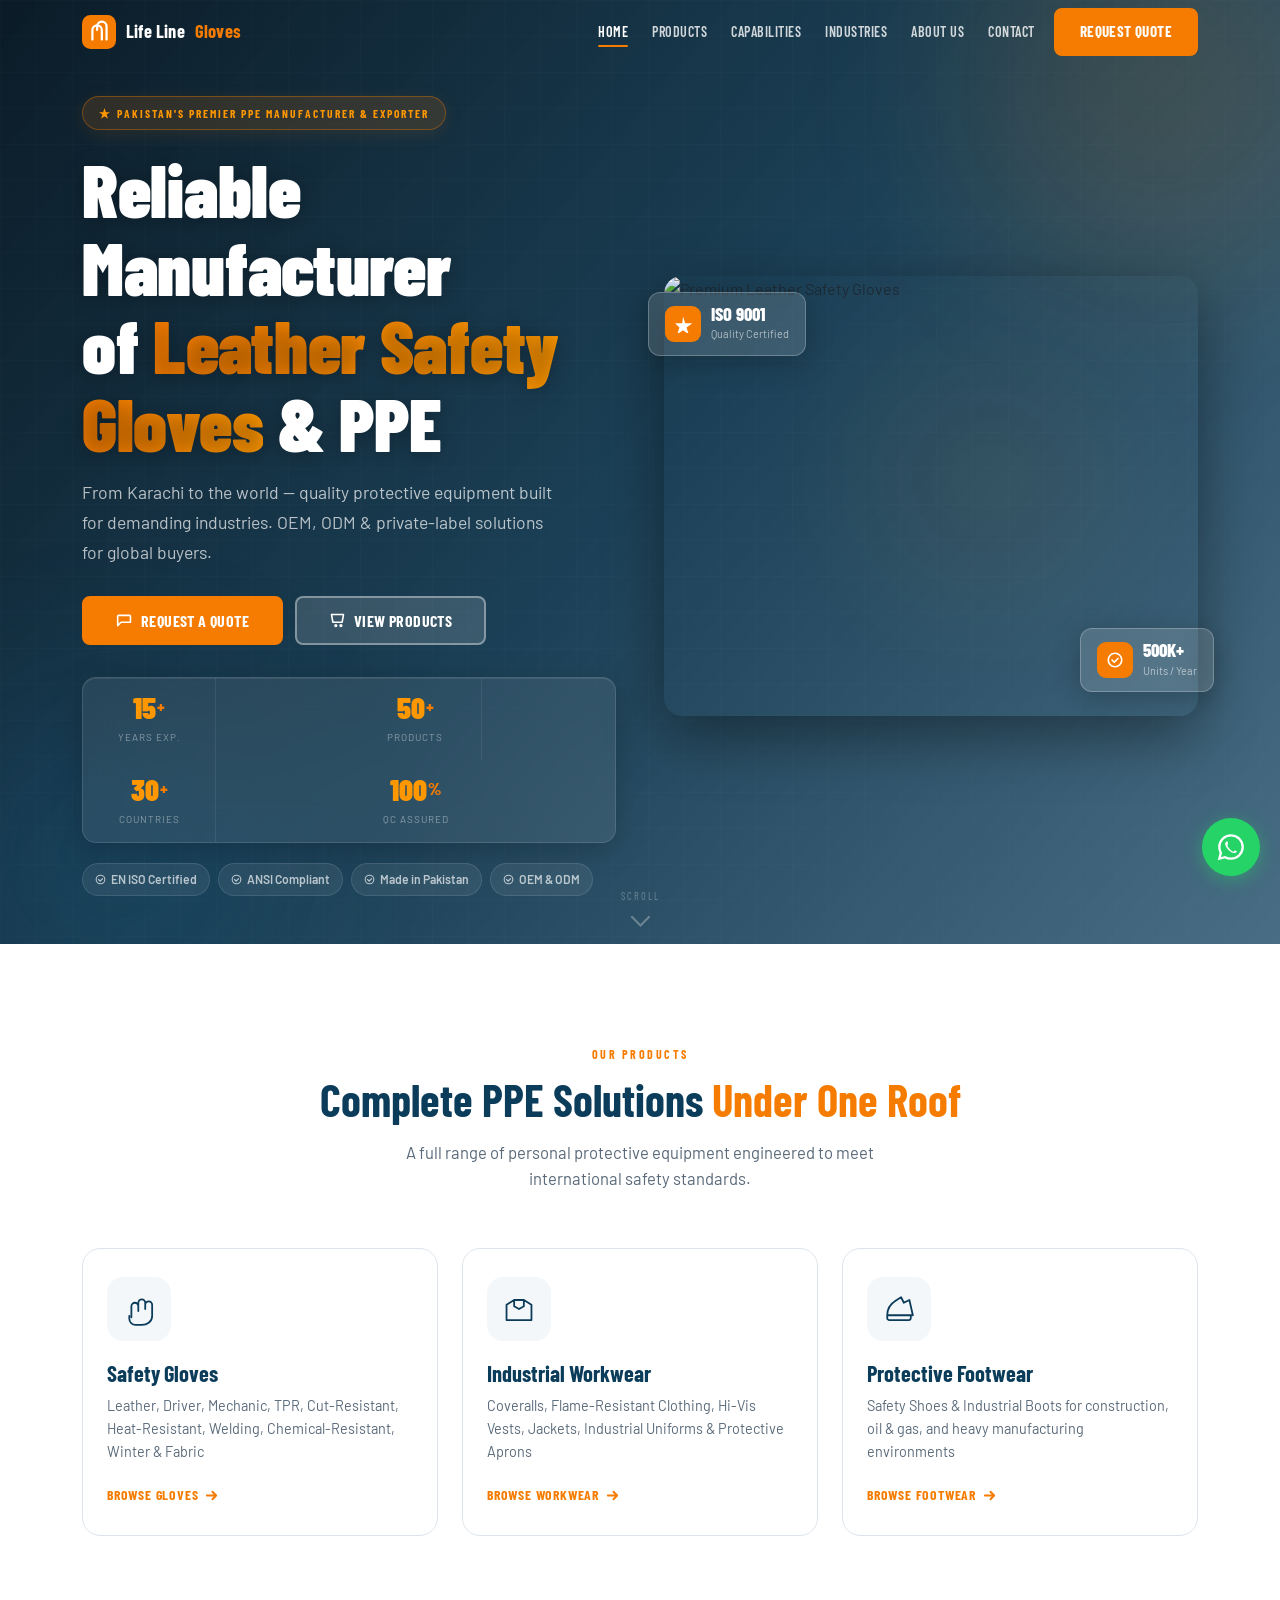
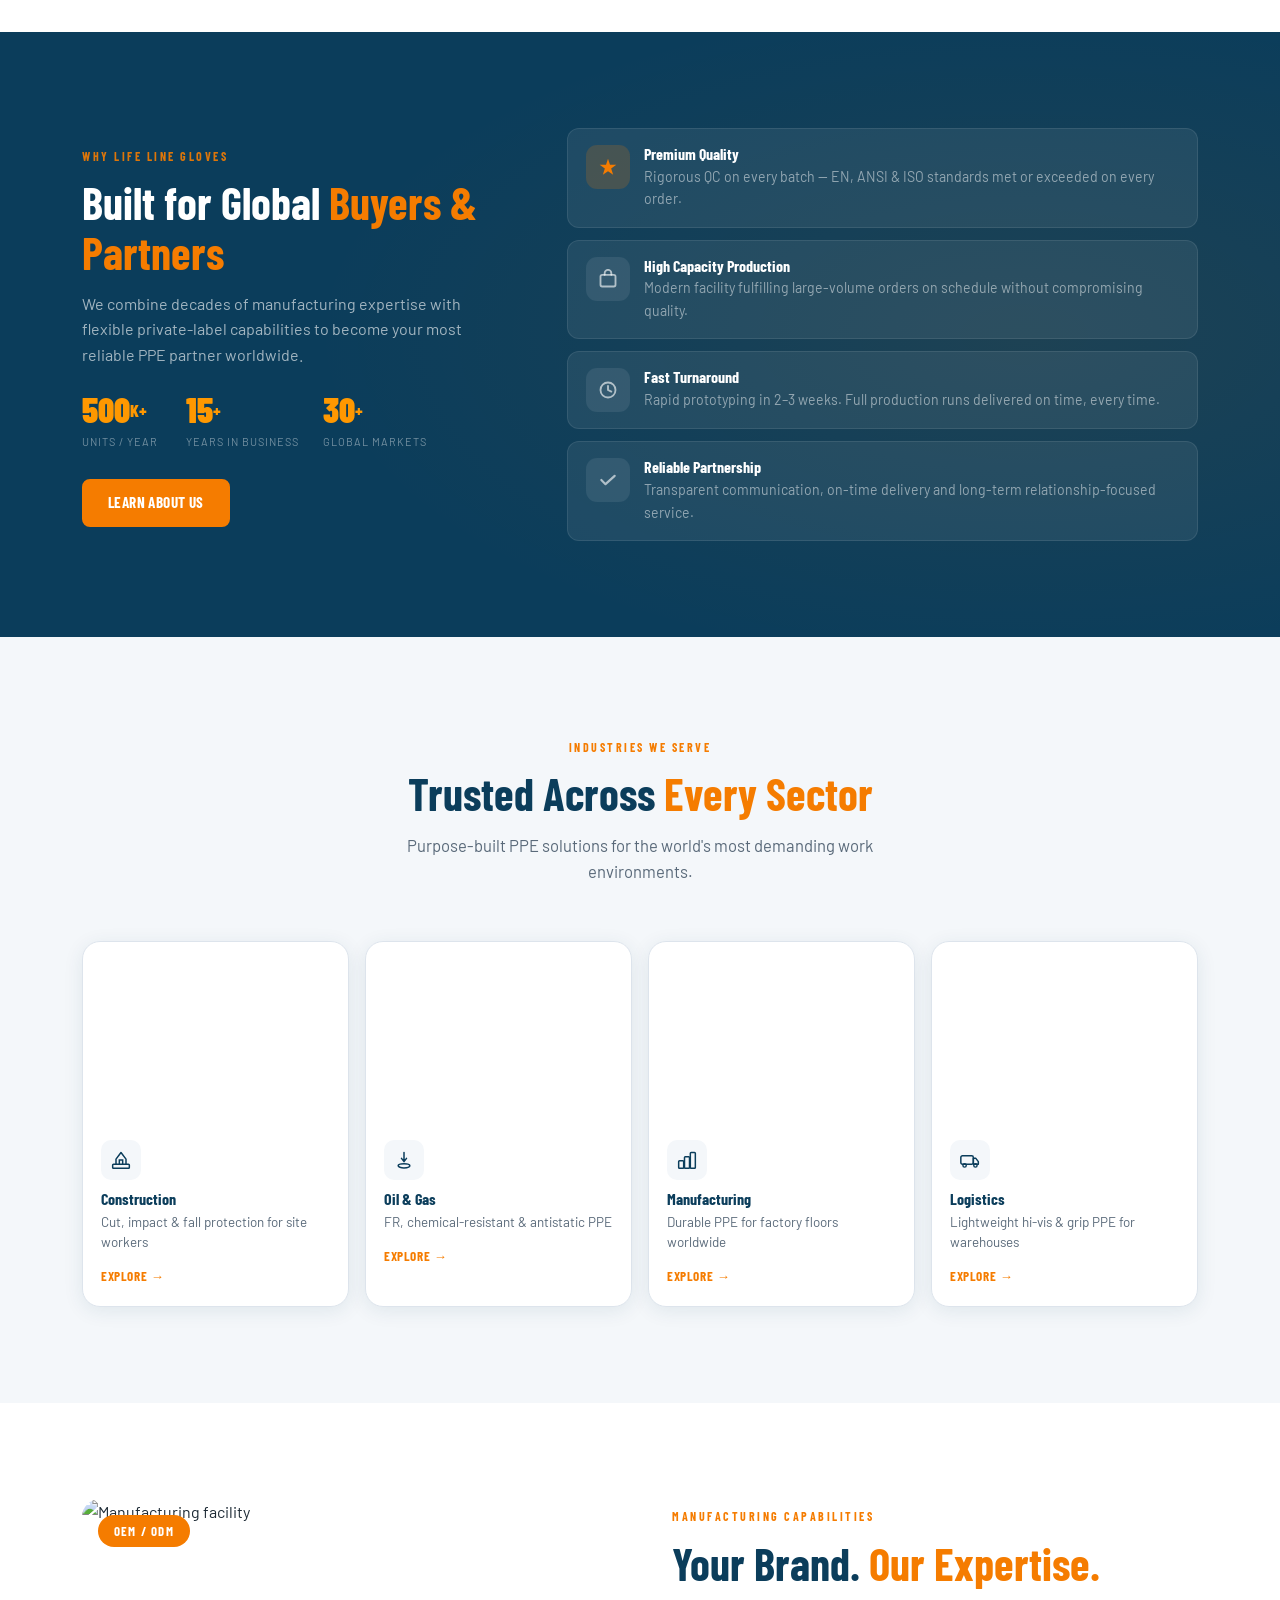
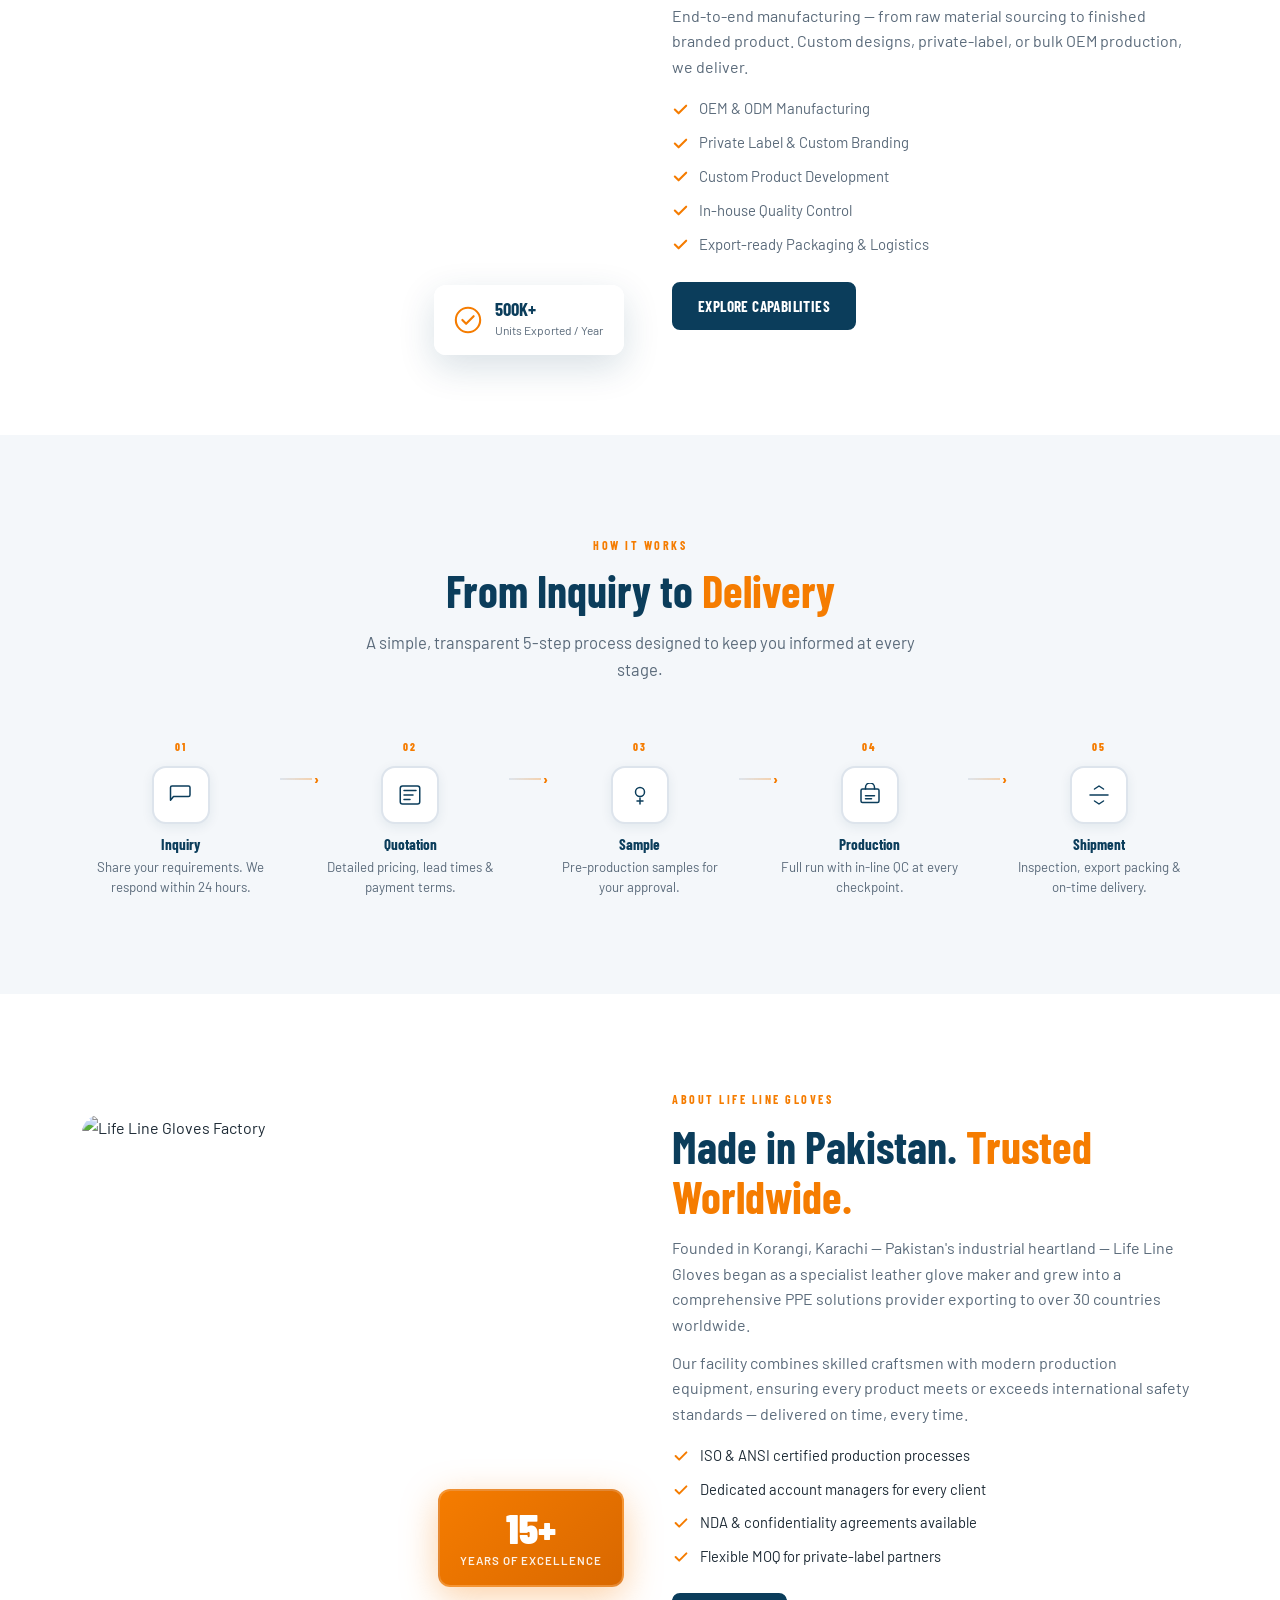
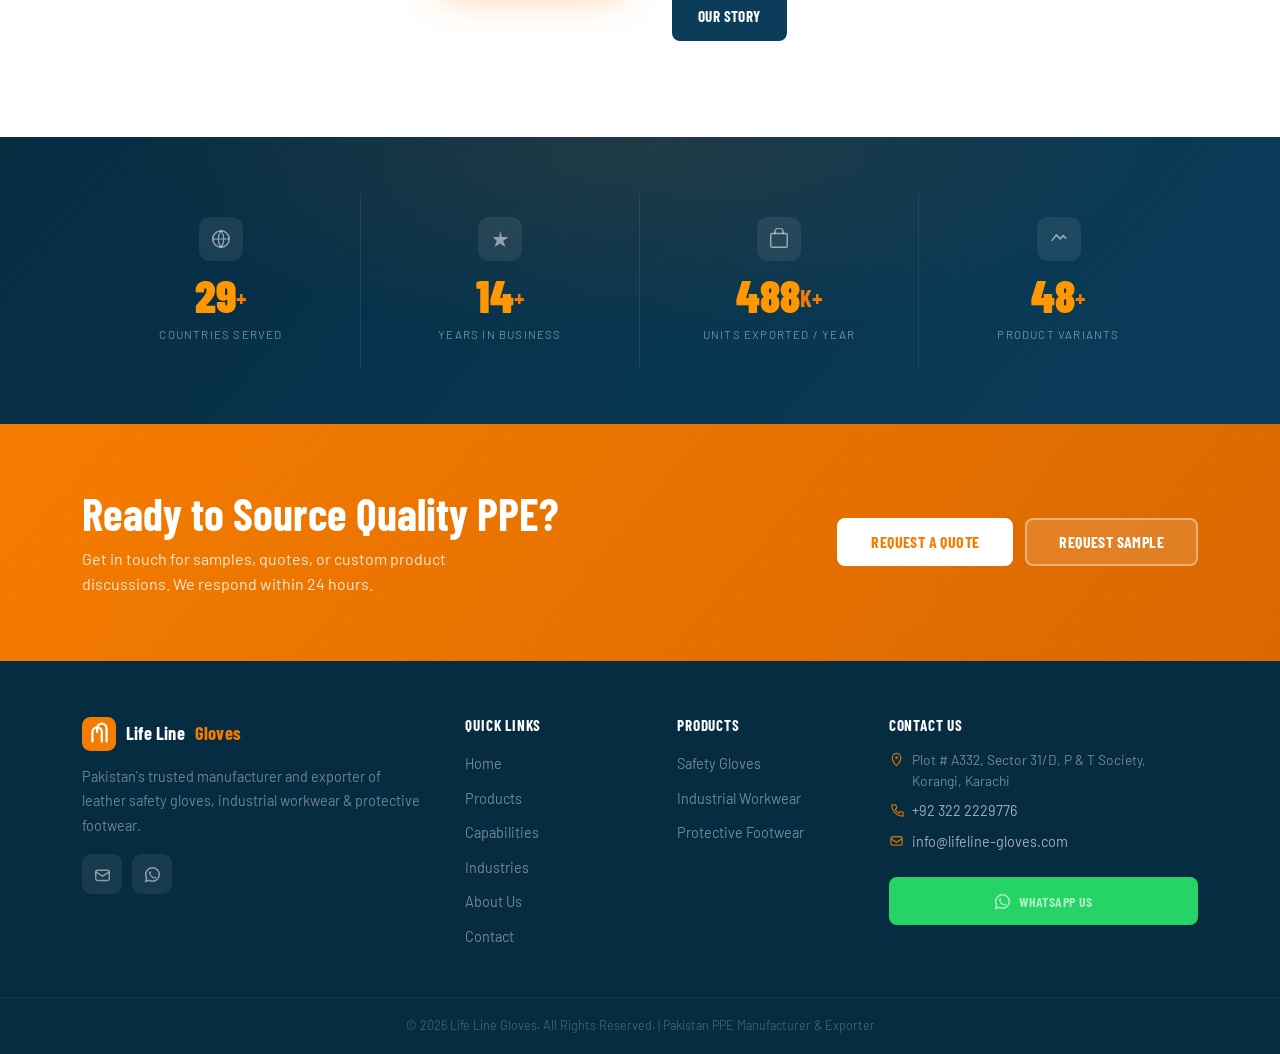
==== commit 69a77782: "commit" ====
--- a/index.html
+++ b/index.html
@@ -442,7 +442,7 @@
       <h5>Contact Us</h5>
       <p><svg viewBox="0 0 16 16" fill="none"><path d="M8 1.5C5.5 1.5 3.5 3.5 3.5 6c0 4 4.5 8.5 4.5 8.5S12.5 10 12.5 6c0-2.5-2-4.5-4.5-4.5z" stroke="currentColor" stroke-width="1.4"/><circle cx="8" cy="6" r="1.5" fill="currentColor"/></svg>Plot # A332, Sector 31/D, P &amp; T Society, Korangi, Karachi</p>
       <p><svg viewBox="0 0 16 16" fill="none"><path d="M3 3h4l1.5 3.5-2 1.5a9 9 0 004 4l1.5-2L15 11v4c-7 0-12-5-12-12z" stroke="currentColor" stroke-width="1.4" stroke-linejoin="round"/></svg><a href="tel:+923222229776">+92 322 2229776</a></p>
-      <p><svg viewBox="0 0 16 16" fill="none"><rect x="2" y="4" width="12" height="9" rx="1.5" stroke="currentColor" stroke-width="1.4"/><path d="M2 6l6 4 6-4" stroke="currentColor" stroke-width="1.4"/></svg><a href="/cdn-cgi/l/email-protection#7a13141c153a16131c1f1613141f571d16150c1f0954191517"><span class="__cf_email__" data-cfemail="f59c9b939ab5999c9390999c9b90d892999a839086db969a98">[email&#160;protected]</span></a></p>
+      <p><svg viewBox="0 0 16 16" fill="none"><rect x="2" y="4" width="12" height="9" rx="1.5" stroke="currentColor" stroke-width="1.4"/><path d="M2 6l6 4 6-4" stroke="currentColor" stroke-width="1.4"/></svg><a href="/cdn-cgi/l/email-protection#7a13141c153a16131c1f1613141f571d16150c1f0954191517"><span class="__cf_email__" data-cfemail="f59c9b939ab5999c9390999c9b90d892999a839086db969a98">info@lifeline-gloves.com</span></a></p>
       <a href="https://wa.me/923222229776" class="btn btn-wa" target="_blank">
         <svg viewBox="0 0 20 20" fill="none"><path d="M10 2a8 8 0 018 8 8 8 0 01-8 8 7.9 7.9 0 01-4-1.1L2 18l1.1-4A7.9 7.9 0 012 10a8 8 0 018-8z" stroke="currentColor" stroke-width="1.8"/><path d="M7.5 9c.4 1 1.2 2.1 2 2.9.9.8 1.8 1.4 2.8 1.6l.8-1.1 1.6.8c-.3 1.1-1.3 1.4-2.2 1.4C9.4 14.6 6 11 6 8.5c0-.9.3-2 1.4-2.3l1.5.7L7.5 9z" fill="currentColor"/></svg>
         WhatsApp Us
@@ -451,7 +451,7 @@
   </div>
   <div class="foot-bot">
     <div class="container">
-      <p>&copy; 2025 Life Line Gloves. All Rights Reserved. | Pakistan PPE Manufacturer &amp; Exporter</p>
+      <p>&copy; 2026 Life Line Gloves. All Rights Reserved. | Pakistan PPE Manufacturer &amp; Exporter</p>
     </div>
   </div>
 </footer>
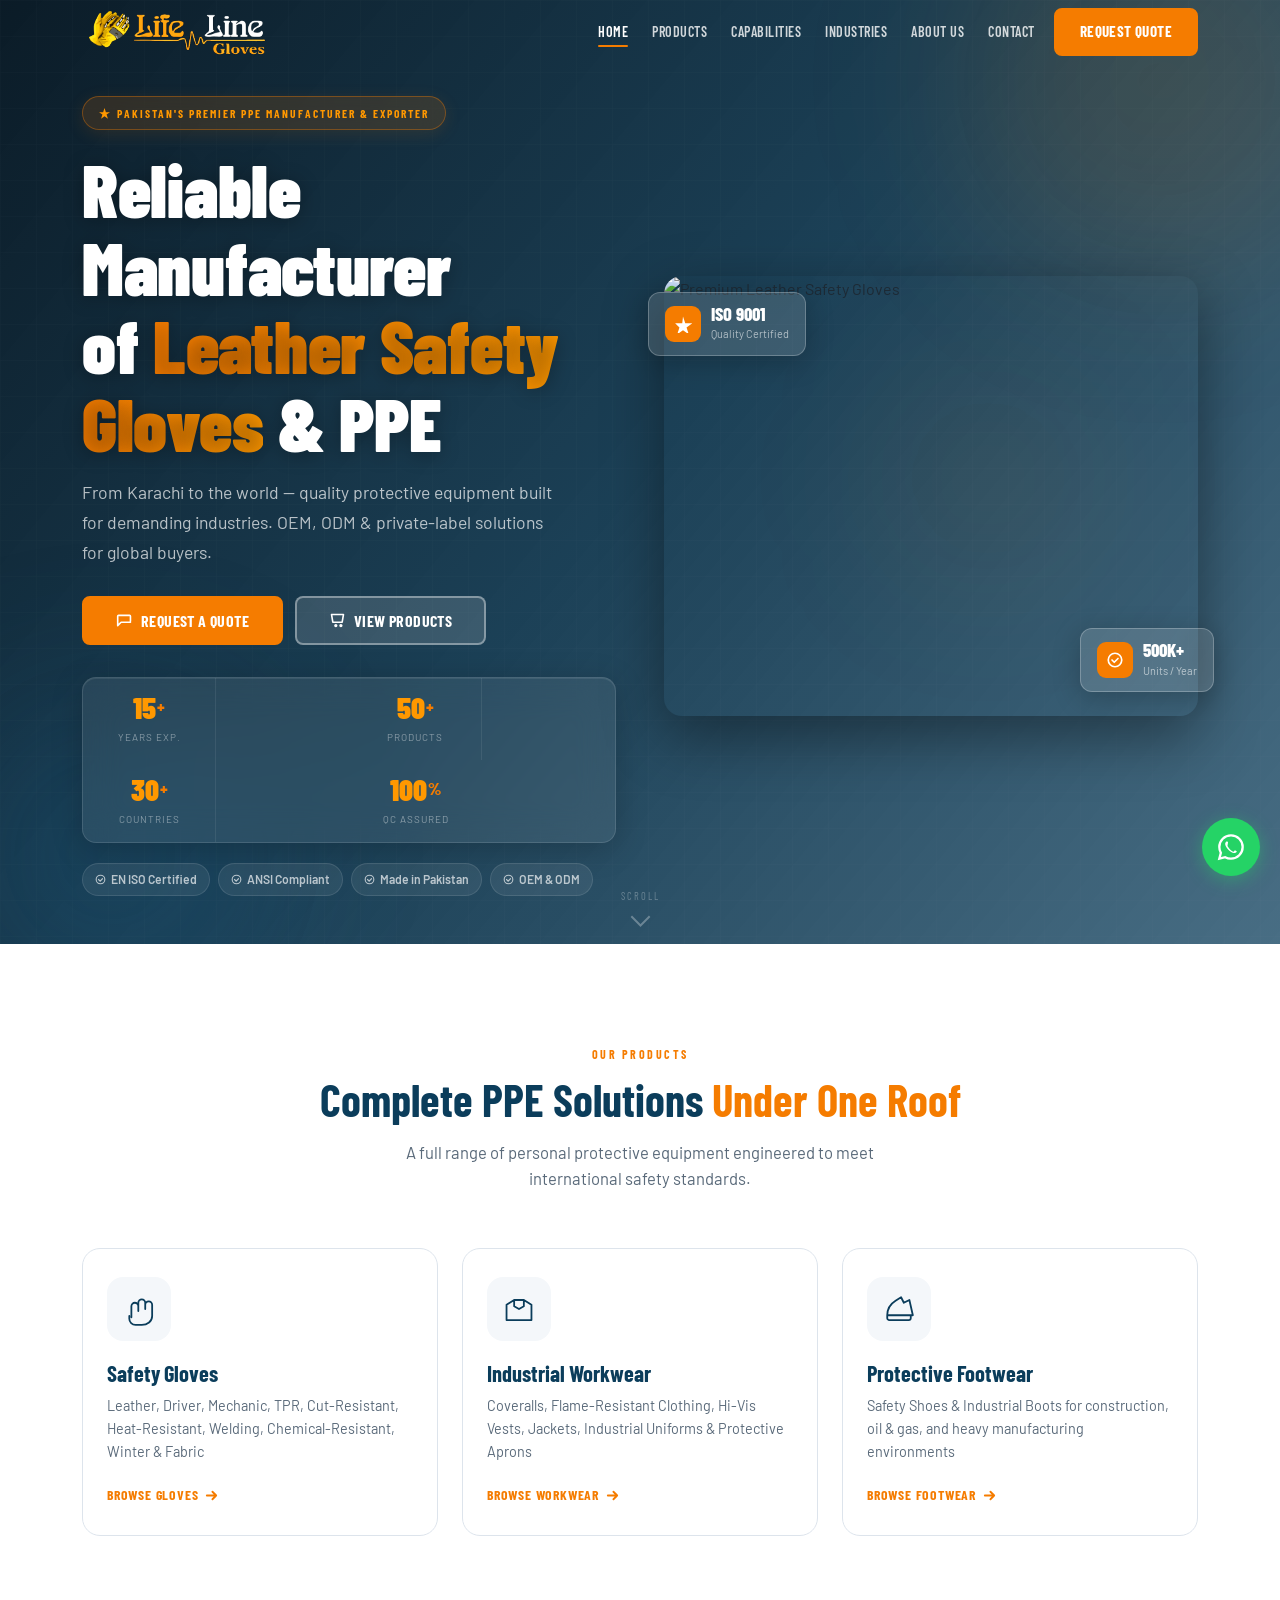
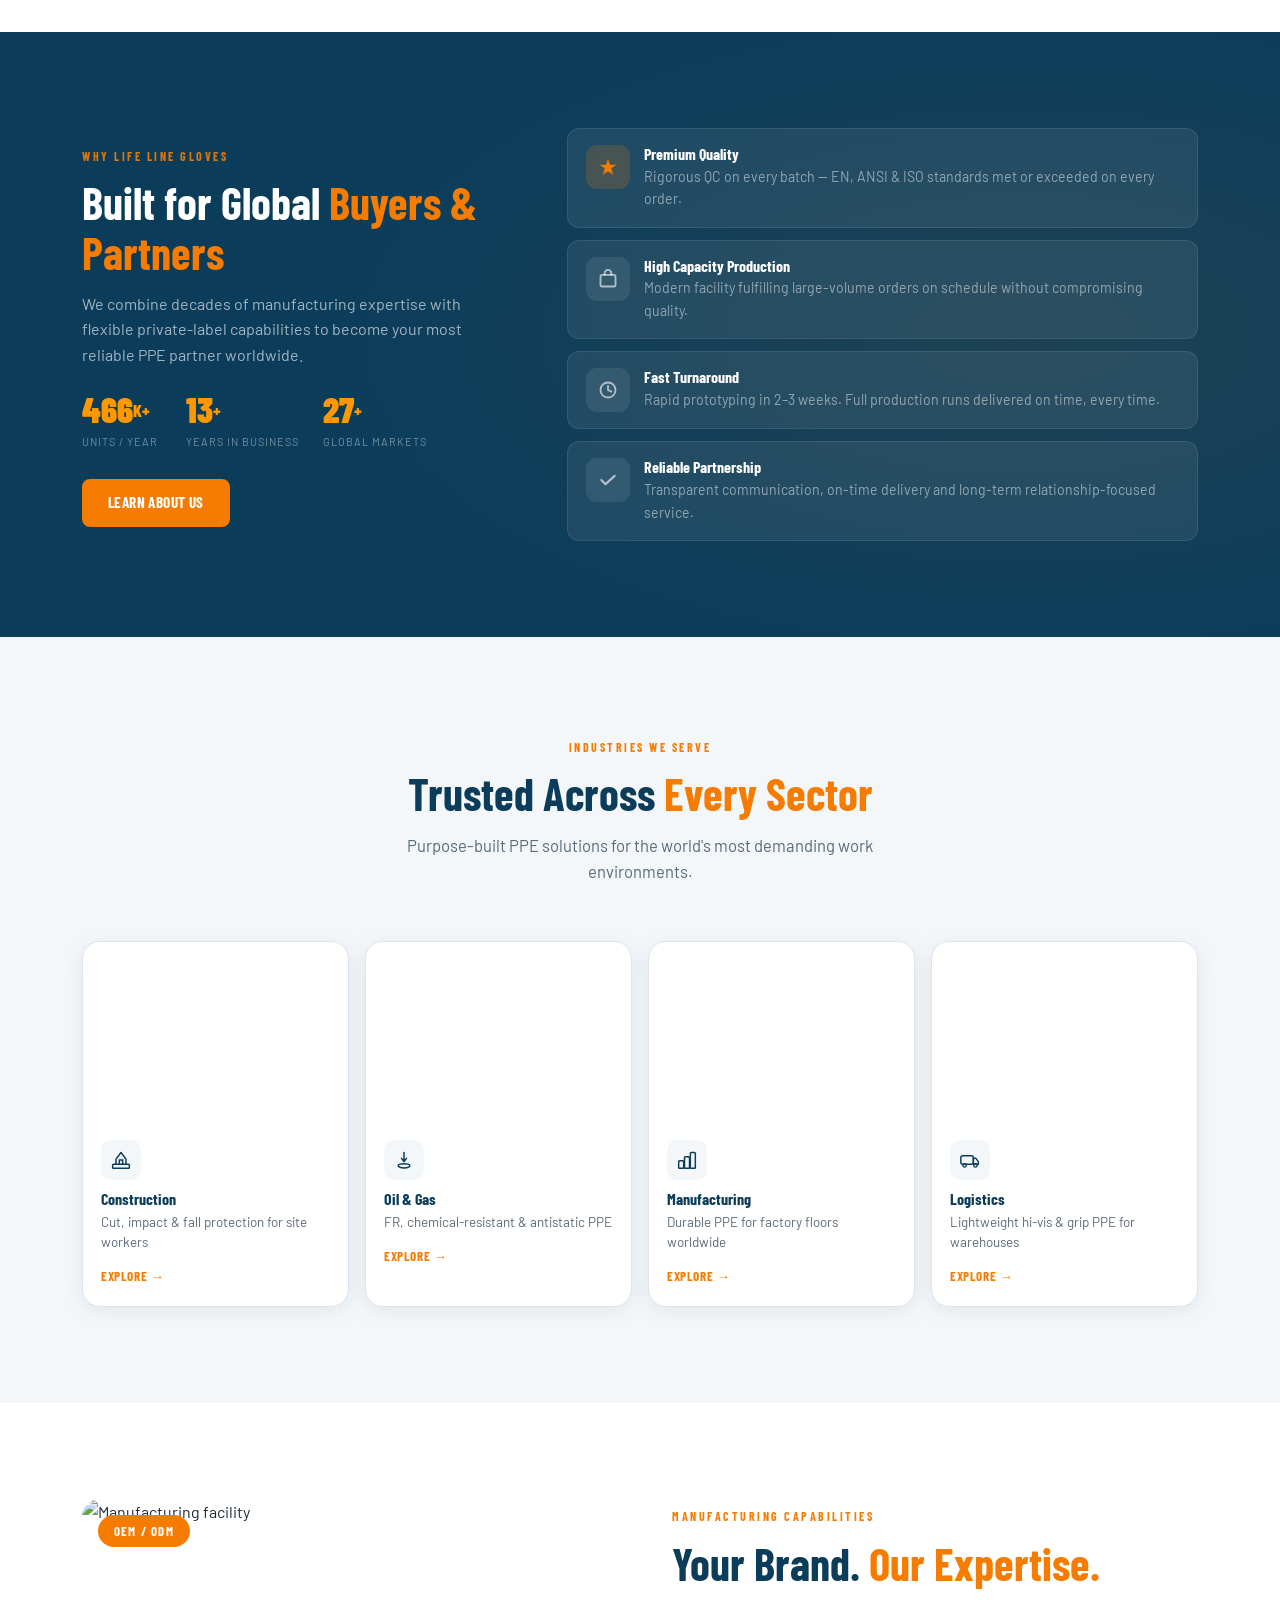
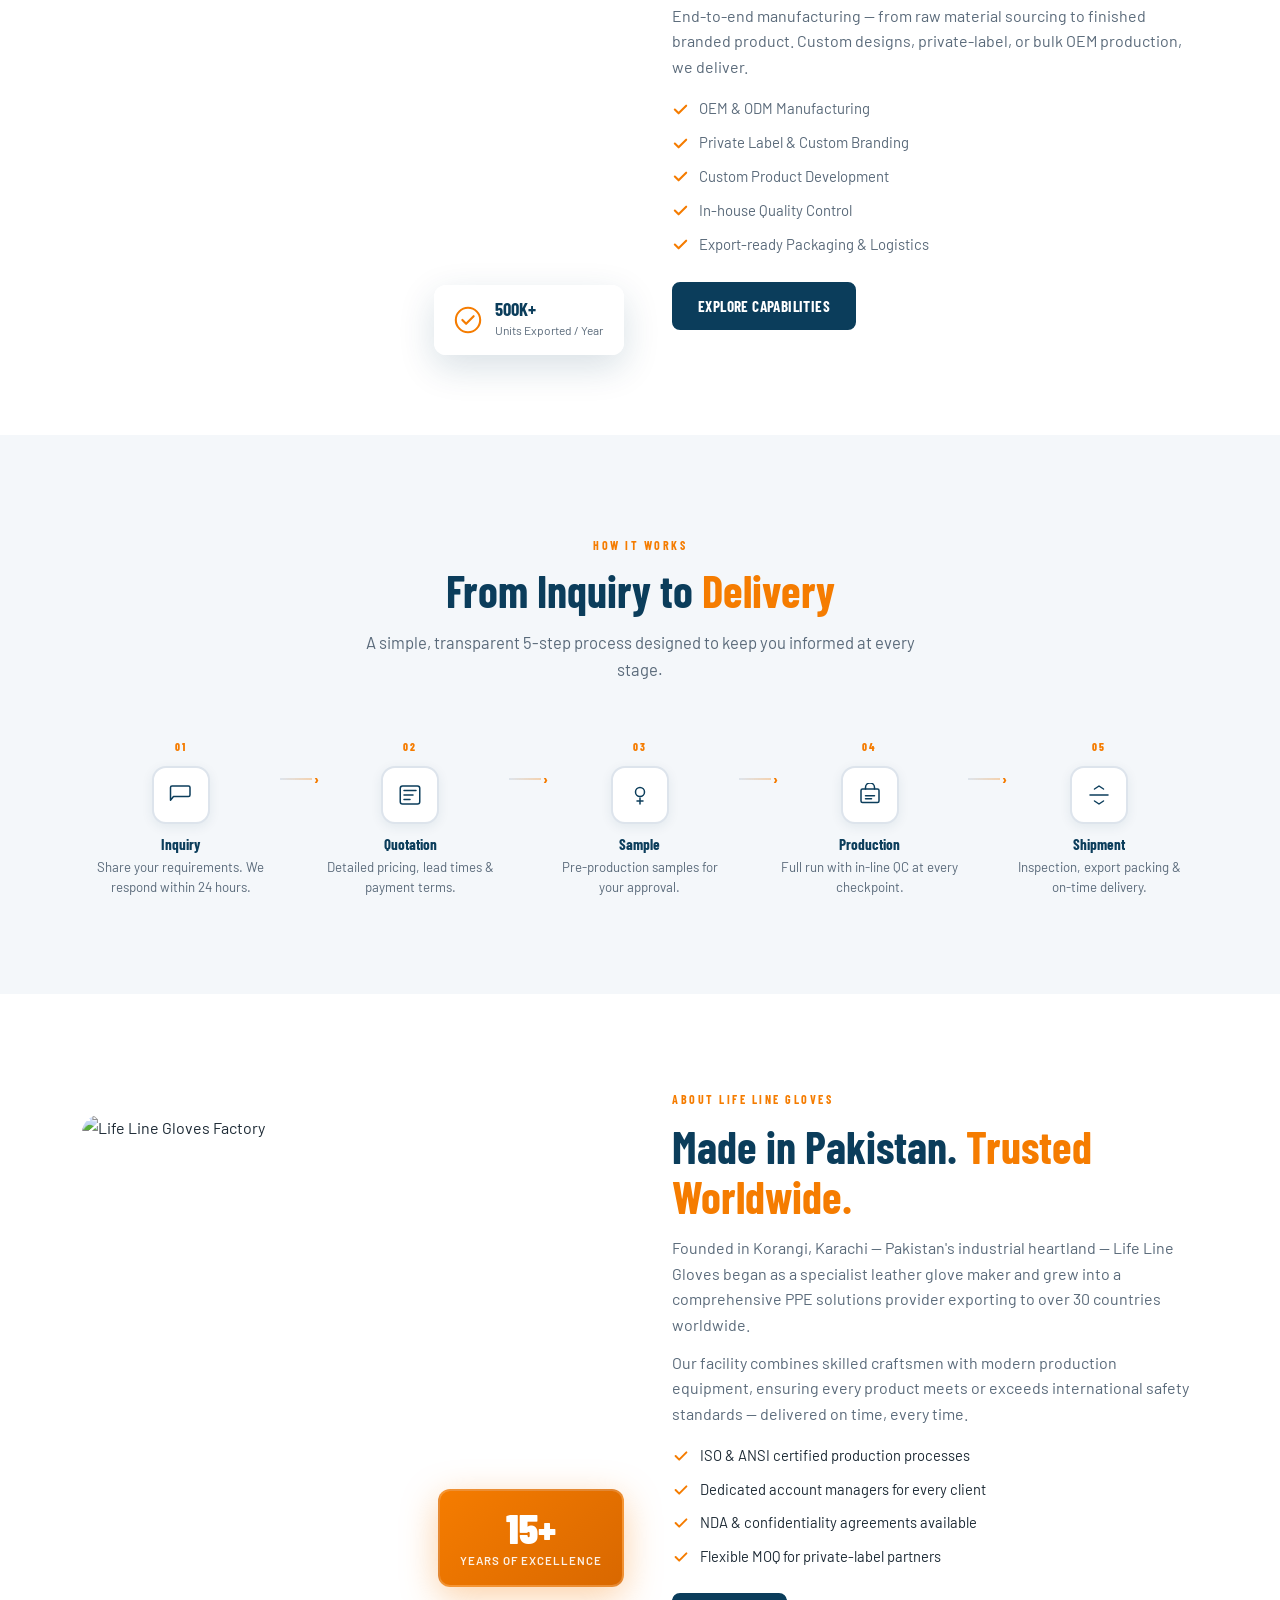
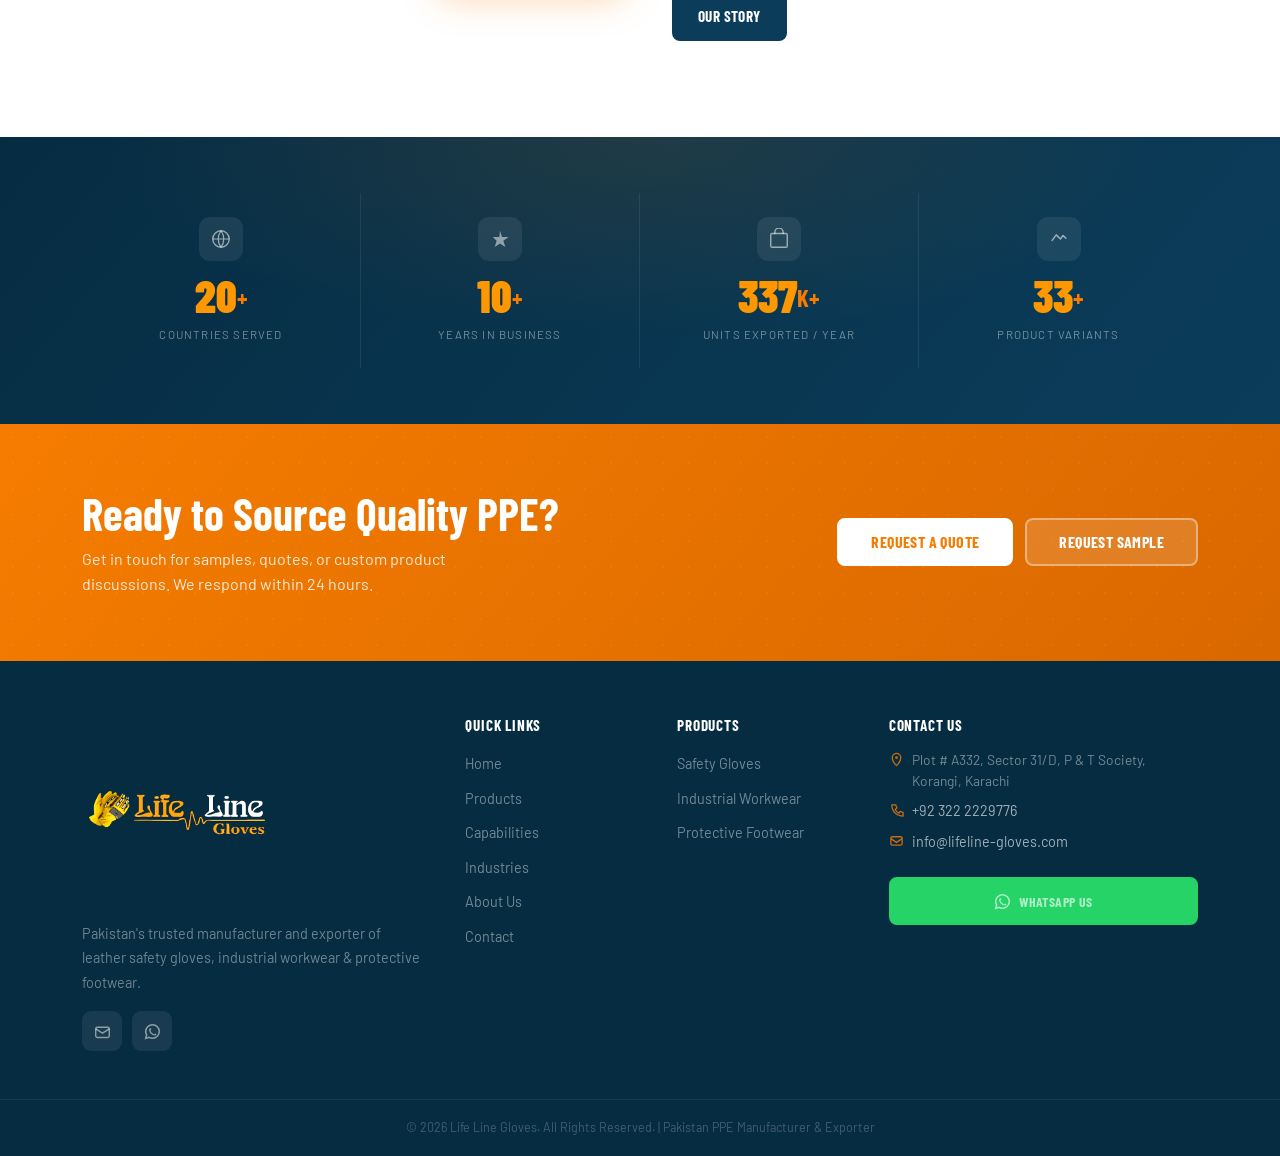
==== commit bdfe3950: "commict" ====
--- a/index.html
+++ b/index.html
@@ -16,7 +16,7 @@
 <!-- HEADER -->
 <header class="site-header" id="hdr">
   <div class="container nav-wrap">
-    <a href="index.html" class="logo"><svg class="logo-icon" viewBox="0 0 36 36" fill="none"><rect width="36" height="36" rx="9" fill="#F57C00"/><path d="M11 26V16a5 5 0 0110 0v10M16 16v-4a5 5 0 0110 0v14" stroke="#fff" stroke-width="2.4" stroke-linecap="round"/></svg>Life Line <strong>Gloves</strong></a>
+    <a href="index.html" class="logo"><img src="images/logo.png" alt="Life Line Gloves" class="logo-img"/></a>
     <nav class="main-nav" id="nav">
       <a href="index.html" class="nav-link active">Home</a>
       <a href="products.html" class="nav-link">Products</a>
@@ -410,8 +410,7 @@
   <div class="container footer-grid">
     <div class="fbrand">
       <a href="index.html" class="logo">
-        <svg class="logo-icon" viewBox="0 0 36 36" fill="none"><rect width="36" height="36" rx="9" fill="#F57C00"/><path d="M11 26V16a5 5 0 0110 0v10M16 16v-4a5 5 0 0110 0v14" stroke="#fff" stroke-width="2.4" stroke-linecap="round"/></svg>
-        Life Line <strong>Gloves</strong>
+        <img src="images/logo.png" alt="Life Line Gloves" class="logo-img"/>
       </a>
       <p>Pakistan's trusted manufacturer and exporter of leather safety gloves, industrial workwear &amp; protective footwear.</p>
       <div class="social-row">
--- a/css/style.css
+++ b/css/style.css
@@ -131,10 +131,24 @@
   border-bottom:1px solid rgba(255,255,255,.07);
 }
 .nav-wrap{display:flex;align-items:center;justify-content:space-between;height:var(--nav-h)}
-.logo{display:flex;align-items:center;gap:10px;color:#fff;font-family:var(--fh);font-size:1.15rem;font-weight:700;letter-spacing:.2px;-webkit-tap-highlight-color:transparent;z-index:1001}
-.logo-icon{width:34px;height:34px;transition:transform .35s}
-.logo:hover .logo-icon{transform:rotate(8deg) scale(1.08)}
-.logo strong{color:var(--acc)}
+.logo{display:flex;align-items:center;-webkit-tap-highlight-color:transparent;z-index:1001;line-height:0}
+.logo-img{
+  border-radius:6px;
+  height:405px;
+  width:auto;
+  max-width:190px;
+  object-fit:contain;
+  display:block;
+  /* Remove black background from the jfif */
+  mix-blend-mode:normal;
+  filter:brightness(1.08) contrast(1.05);
+  transition:transform .3s ease, opacity .2s;
+}
+.logo:hover .logo-img{
+  border-radius:6px;transform:scale(1.04);opacity:.92}
+/* Larger in footer where background is dark */
+.site-footer .logo-img{
+  border-radius:6px;height:191px}
 
 /* Desktop nav */
 .main-nav{display:none;align-items:center;gap:2px}
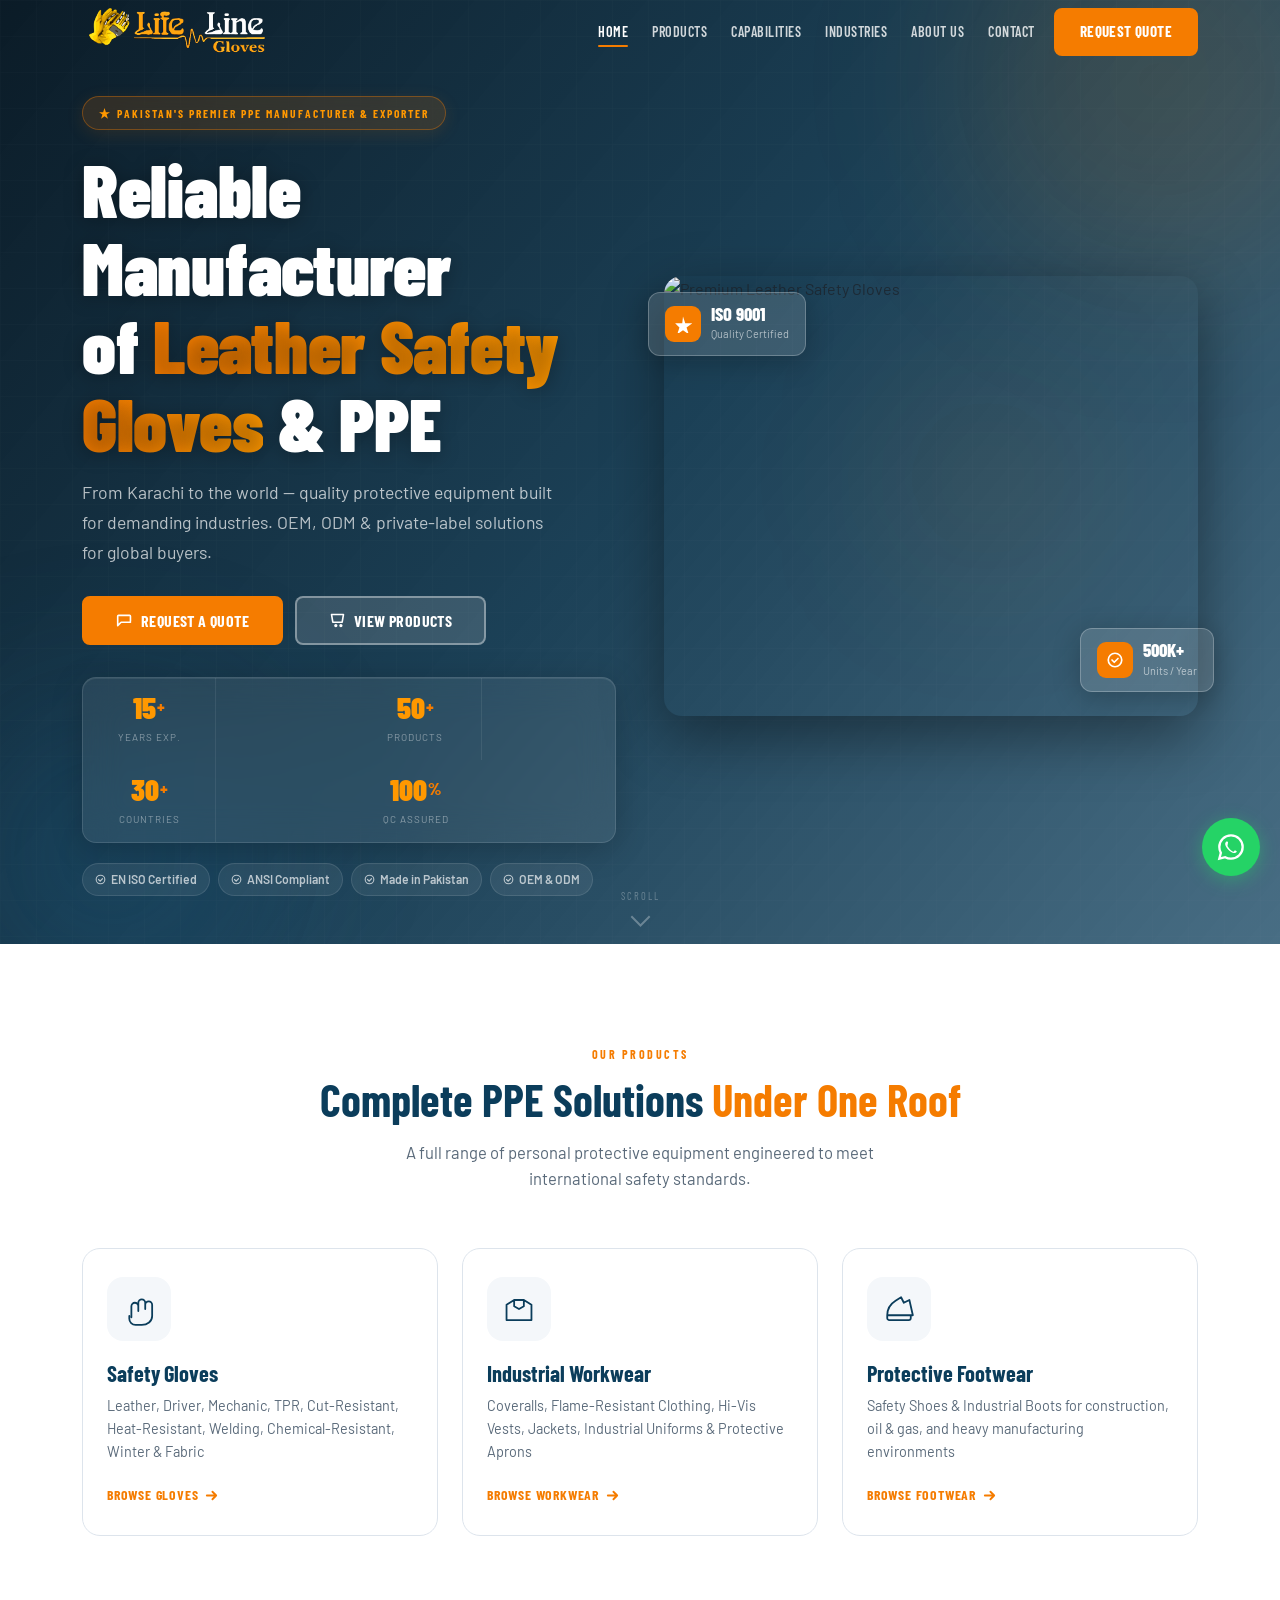
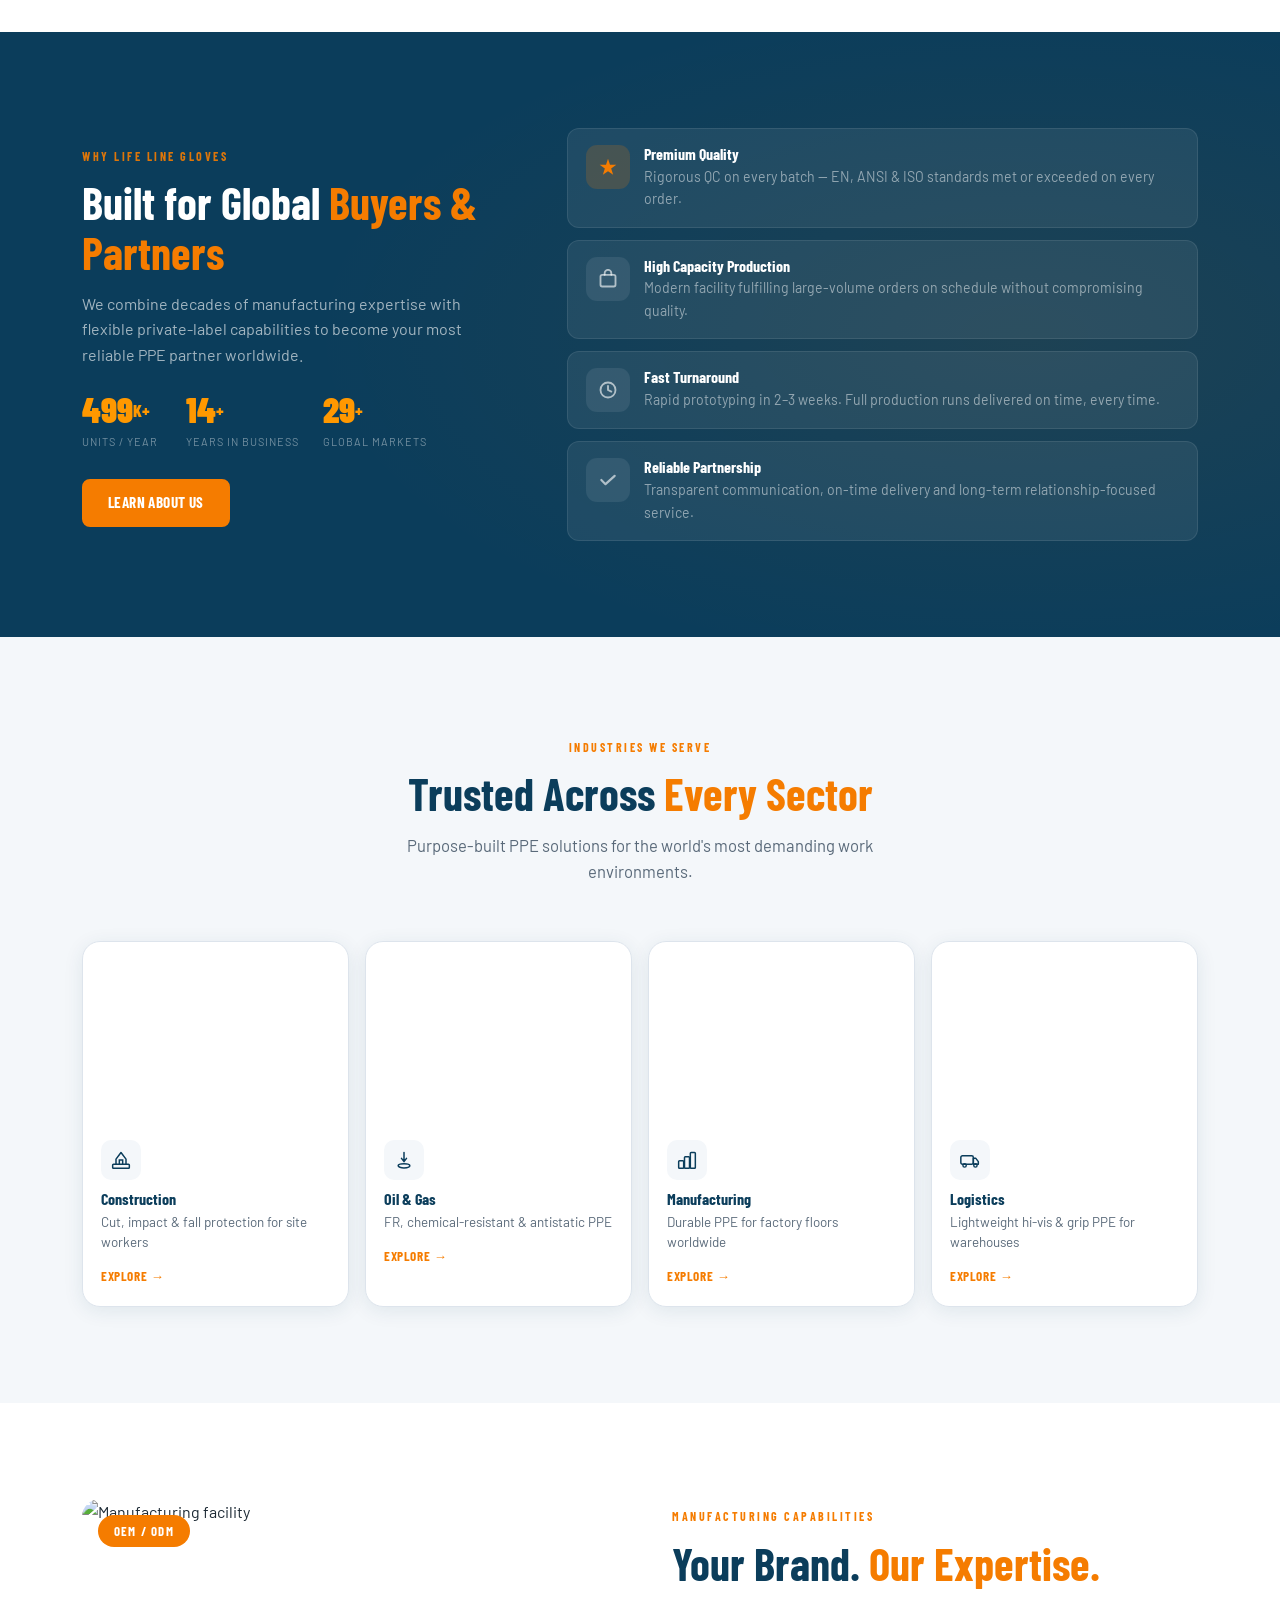
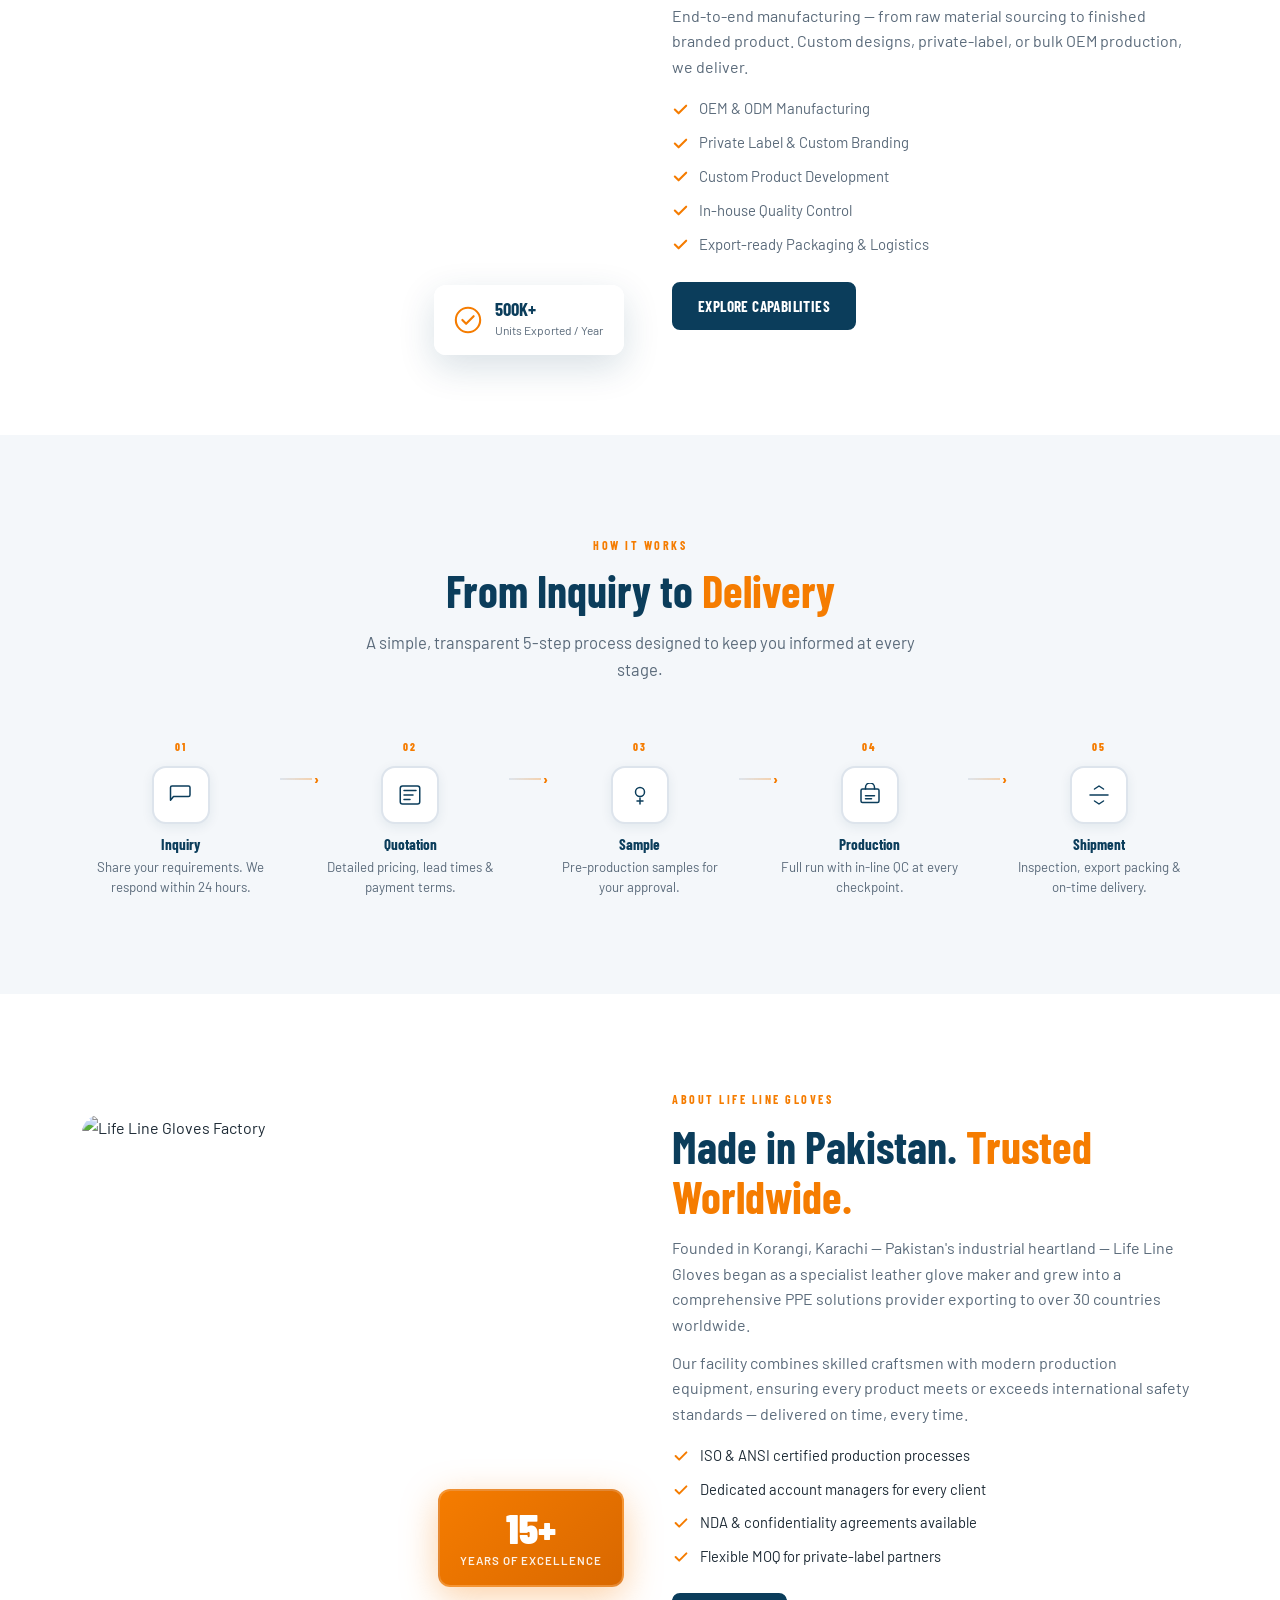
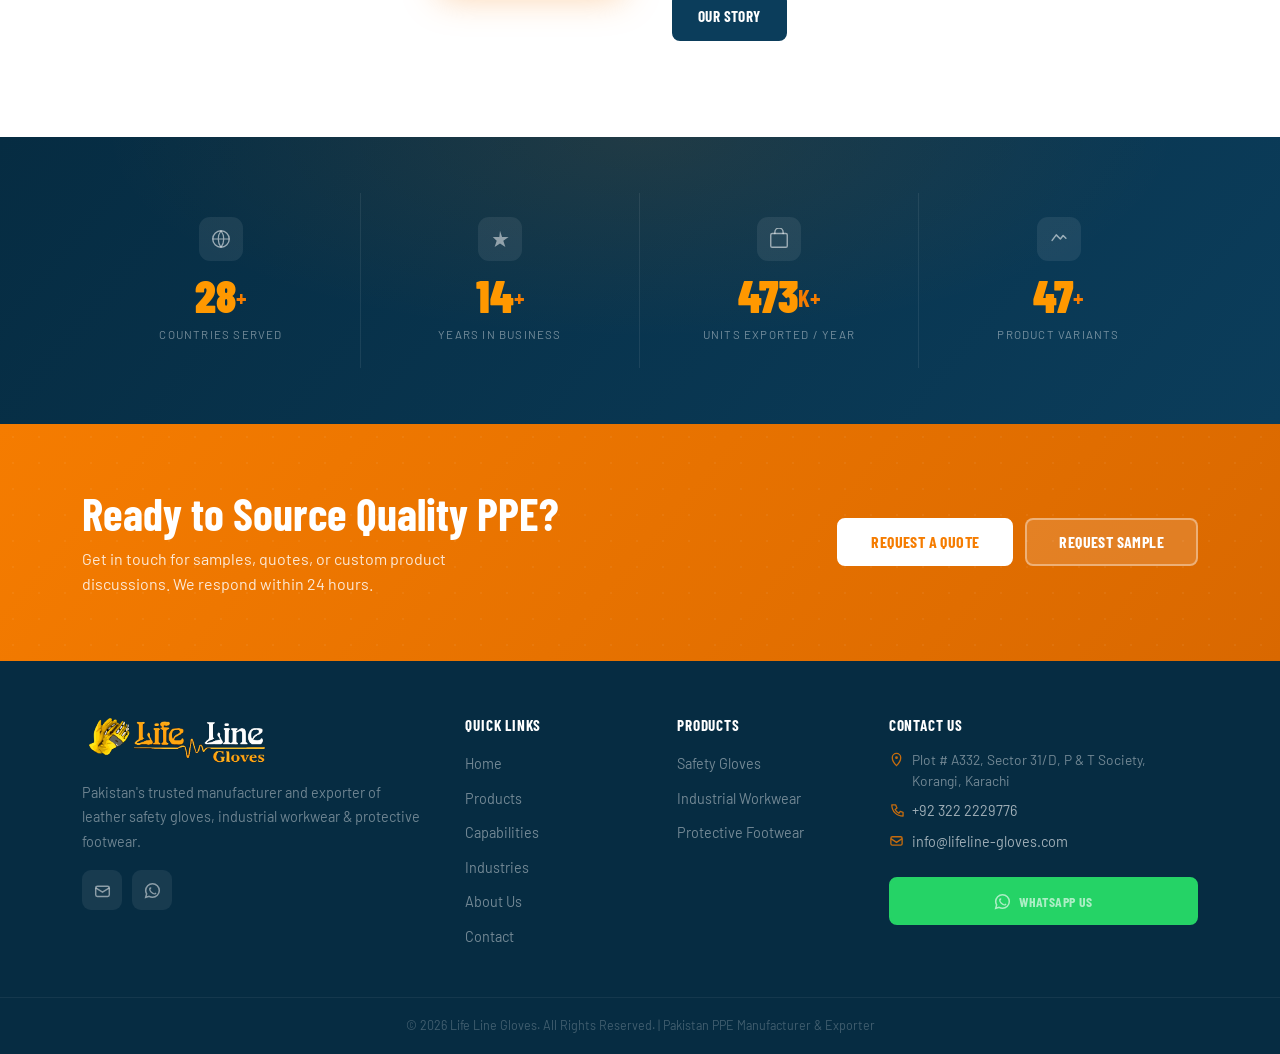
==== commit 6b4217bd: "commit" ====
--- a/index.html
+++ b/index.html
@@ -91,7 +91,7 @@
     <!-- RIGHT -->
     <div class="hero-right">
       <div class="hero-img-side">
-        <img class="hero-main-img" src="https://images.unsplash.com/photo-1572635196237-14b3f281503f?w=900&q=85" alt="Premium Leather Safety Gloves" loading="eager"/>
+        <img class="hero-main-img" src="https://res.cloudinary.com/dodk6toct/image/upload/v1778414981/imgi_1_11_banner_wk5078.jpg" alt="Premium Leather Safety Gloves" loading="eager"/>
         <div class="hfc hfc-1">
           <div class="hfc-icon"><svg viewBox="0 0 24 24" fill="none"><path d="M12 2l3 9h9.5l-7.8 5.7 3 9L12 20.4l-7.7 5.3 3-9L1.5 11H11z" fill="currentColor"/></svg></div>
           <div><span class="hfc-val">ISO 9001</span><span class="hfc-lbl">Quality Certified</span></div>
@@ -206,7 +206,7 @@
     </div>
     <div class="ind-cards">
       <a href="industries.html#construction" class="ind-card sr" style="--d:.04s">
-        <div class="ind-card-img" style="background-image:url('https://images.unsplash.com/photo-1504307651254-35680f356dfd?w=600&q=80')"></div>
+        <div class="ind-card-img" style="background-image:url('https://res.cloudinary.com/dodk6toct/image/upload/v1777315430/imageye___-_imgi_13_1536x1040_08022024_tjzkmu.jpg')"></div>
         <div class="ind-card-body">
           <div class="ind-card-icon"><svg viewBox="0 0 24 24" fill="none"><rect x="2" y="17" width="20" height="5" rx="1" stroke="currentColor" stroke-width="1.8"/><path d="M6 17V11l6-8 6 8v6" stroke="currentColor" stroke-width="1.8" stroke-linejoin="round"/><path d="M10 17v-5h4v5" stroke="currentColor" stroke-width="1.8"/></svg></div>
           <h4>Construction</h4>
@@ -215,7 +215,7 @@
         </div>
       </a>
       <a href="industries.html#oil-gas" class="ind-card sr" style="--d:.12s">
-        <div class="ind-card-img" style="background-image:url('https://images.unsplash.com/photo-1518709268805-4e9042af9f23?w=600&q=80')"></div>
+        <div class="ind-card-img" style="background-image:url('https://res.cloudinary.com/dodk6toct/image/upload/v1777138709/imgi_9_biggest_oil_and_gas_companies_c1esaq.webp')"></div>
         <div class="ind-card-body">
           <div class="ind-card-icon"><svg viewBox="0 0 24 24" fill="none"><path d="M12 3v10M9 10l3 4 3-4" stroke="currentColor" stroke-width="1.8" stroke-linecap="round" stroke-linejoin="round"/><ellipse cx="12" cy="19" rx="7" ry="2.5" stroke="currentColor" stroke-width="1.8"/></svg></div>
           <h4>Oil &amp; Gas</h4>
@@ -224,7 +224,7 @@
         </div>
       </a>
       <a href="industries.html#manufacturing" class="ind-card sr" style="--d:.20s">
-        <div class="ind-card-img" style="background-image:url('https://images.unsplash.com/photo-1565814329452-e1efa11c5b89?w=600&q=80')"></div>
+        <div class="ind-card-img" style="background-image:url('https://res.cloudinary.com/dodk6toct/image/upload/v1777315875/imageye___-_imgi_3_Facility-Condition-Assessments_Image-1_1200x628_znaqhp.jpg')"></div>
         <div class="ind-card-body">
           <div class="ind-card-icon"><svg viewBox="0 0 24 24" fill="none"><rect x="2" y="13" width="6" height="9" rx="1" stroke="currentColor" stroke-width="1.8"/><rect x="9" y="8" width="6" height="14" rx="1" stroke="currentColor" stroke-width="1.8"/><rect x="16" y="3" width="6" height="19" rx="1" stroke="currentColor" stroke-width="1.8"/></svg></div>
           <h4>Manufacturing</h4>
@@ -254,7 +254,7 @@
       <div class="cap-img-side sr-left">
         <div class="cap-img-wrap">
           <span class="cap-pill">OEM / ODM</span>
-          <img src="https://images.unsplash.com/photo-1581091226825-a6a2a5aee158?w=800&q=80" alt="Manufacturing facility" loading="lazy"/>
+          <img src="https://res.cloudinary.com/dodk6toct/image/upload/v1778414734/imgi_44_%E8%BD%A6%E9%97%B4%E7%85%A7%E7%89%87_tfsdce.jpg" alt="Manufacturing facility" loading="lazy"/>
           <div class="cap-float-card">
             <svg viewBox="0 0 32 32" fill="none"><circle cx="16" cy="16" r="13" stroke="#F57C00" stroke-width="2.2"/><path d="M10 16l4 4 8-8" stroke="#F57C00" stroke-width="2.3" stroke-linecap="round" stroke-linejoin="round"/></svg>
             <div><strong>500K+</strong><span>Units Exported / Year</span></div>
--- a/css/style.css
+++ b/css/style.css
@@ -134,7 +134,7 @@
 .logo{display:flex;align-items:center;-webkit-tap-highlight-color:transparent;z-index:1001;line-height:0}
 .logo-img{
   border-radius:6px;
-  height:405px;
+  height:50px;
   width:auto;
   max-width:190px;
   object-fit:contain;
@@ -148,7 +148,7 @@
   border-radius:6px;transform:scale(1.04);opacity:.92}
 /* Larger in footer where background is dark */
 .site-footer .logo-img{
-  border-radius:6px;height:191px}
+  border-radius:6px;height:50px}
 
 /* Desktop nav */
 .main-nav{display:none;align-items:center;gap:2px}
